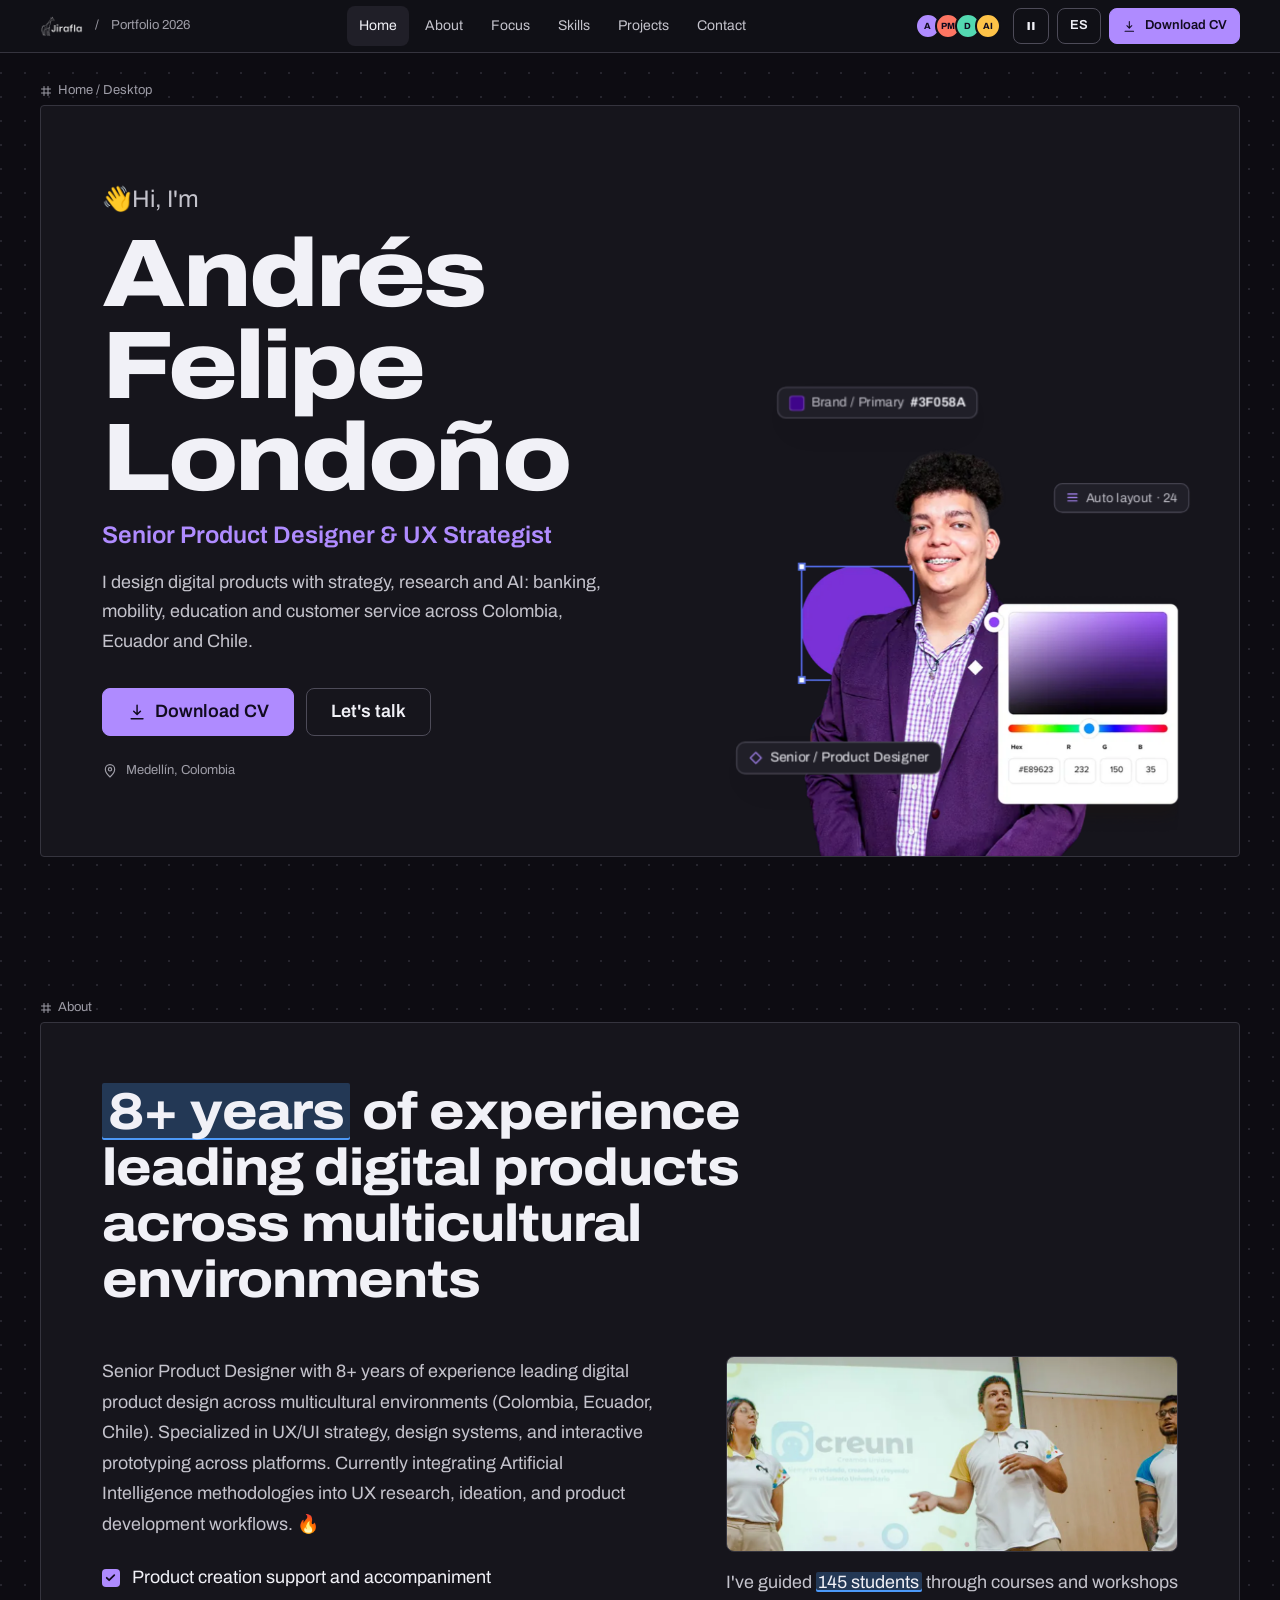
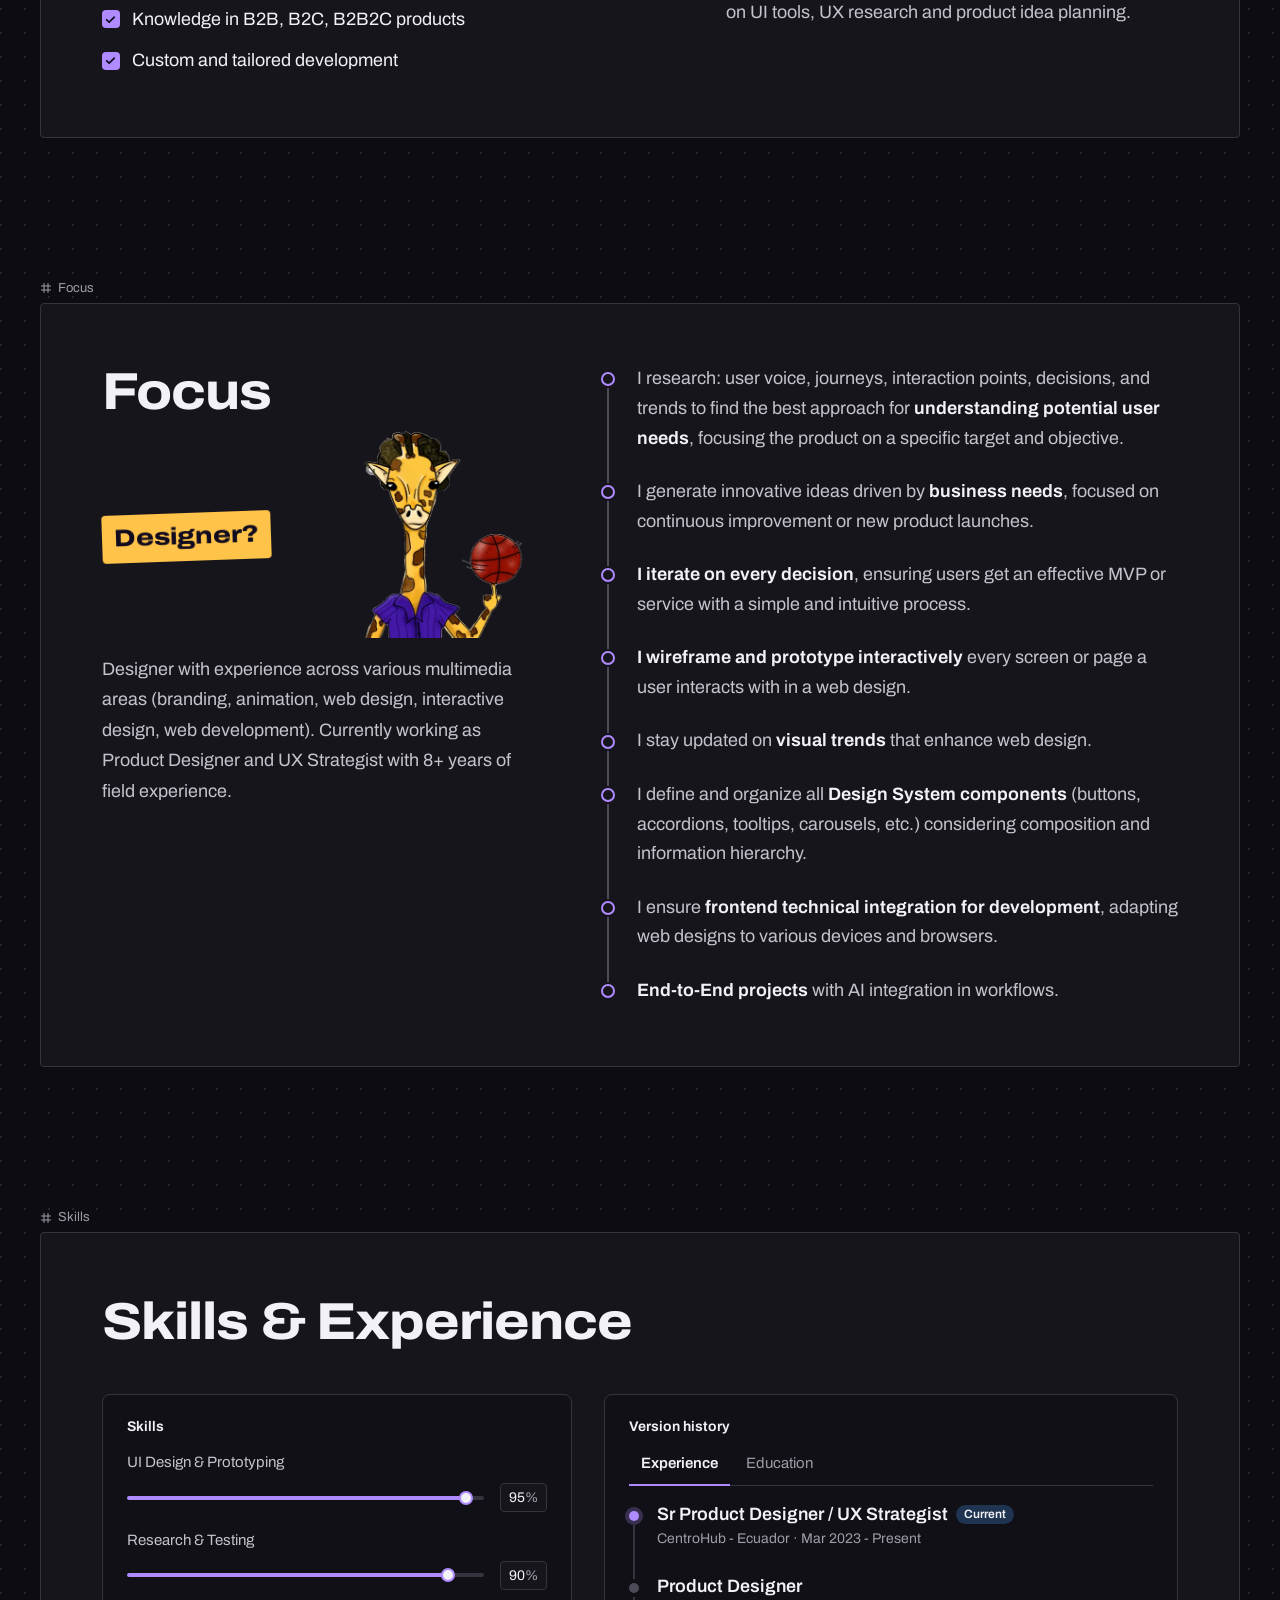
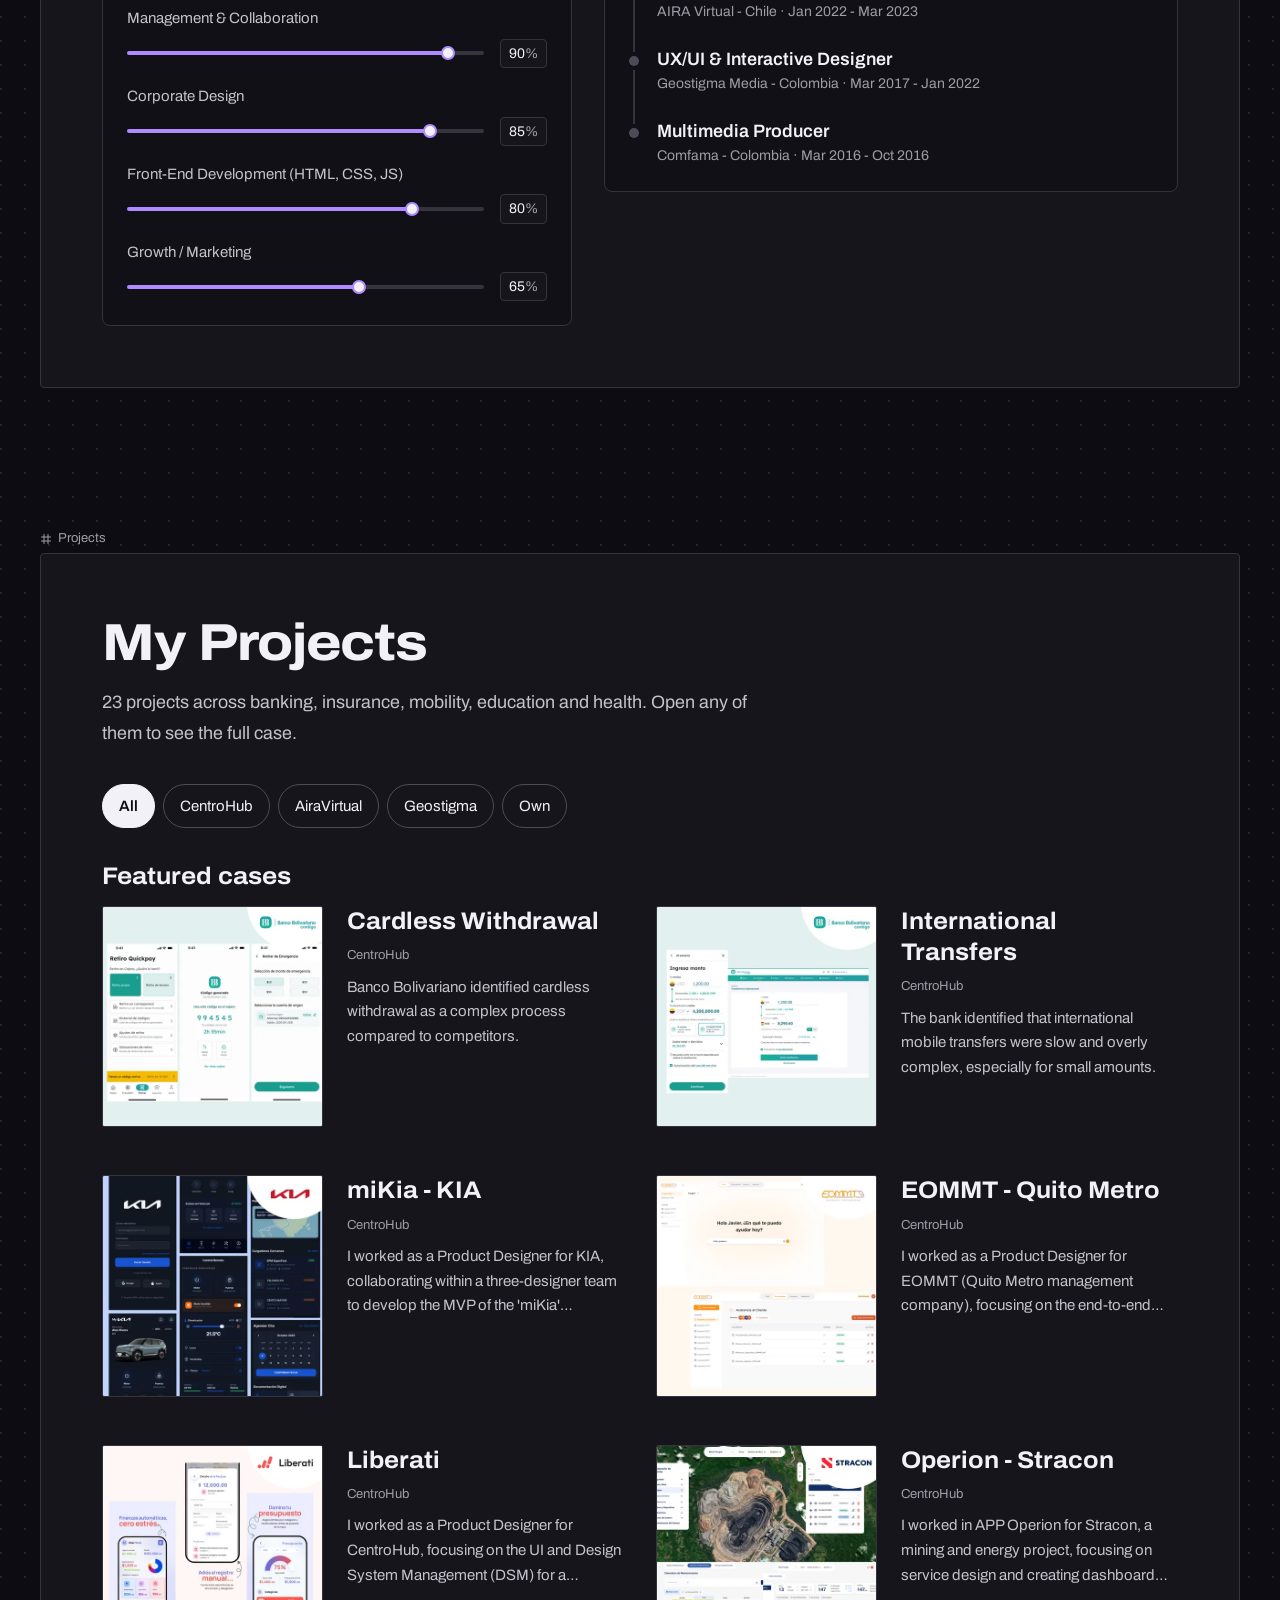
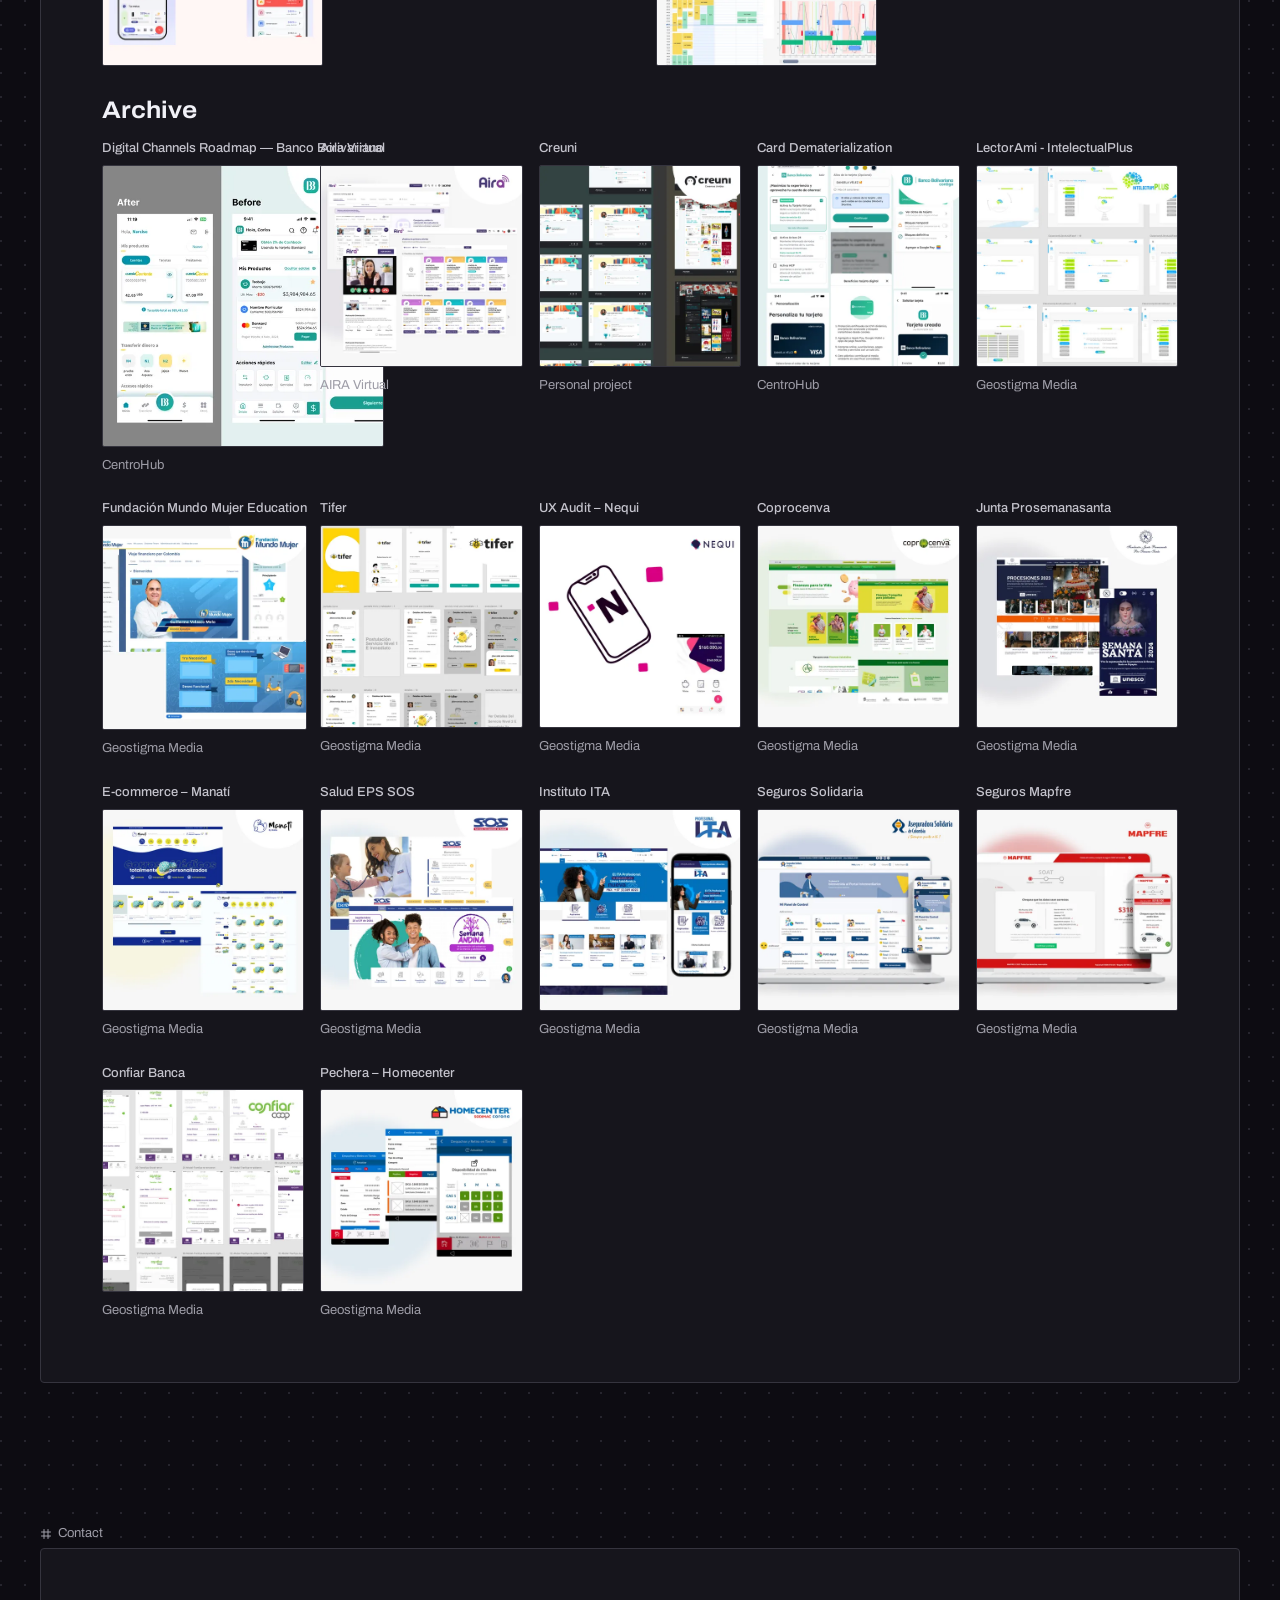
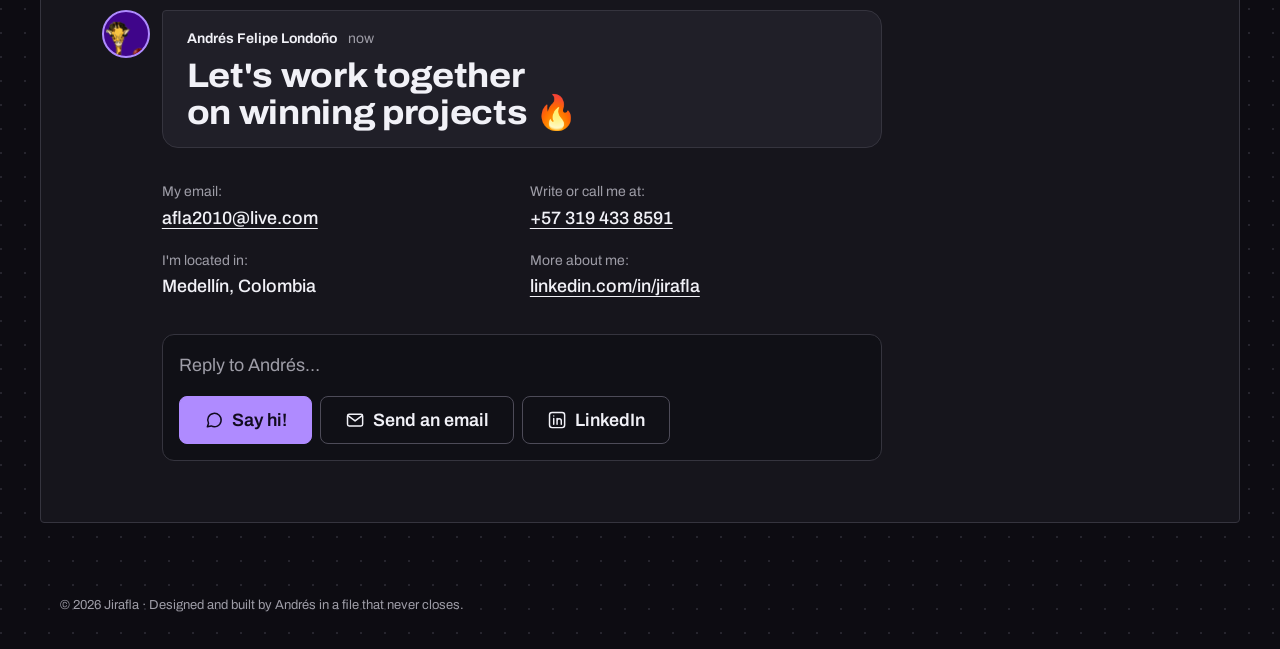
==== index.html @ 1184c99b "Colaboradores en vivo: cursores, selecciones, comentarios y hero 3D - Motor de cursores con nombre (" ====
<!DOCTYPE html>
<html lang="es" class="no-js">
<head>
    <meta charset="utf-8">
    <meta name="viewport" content="width=device-width, initial-scale=1, viewport-fit=cover">
    <title>Jirafla · Andrés Felipe Londoño, Senior Product Designer & UX Strategist</title>
    <meta name="description" content="Senior Product Designer & UX Strategist con más de 8 años liderando productos digitales en Colombia, Ecuador y Chile: banca, movilidad, educación e IA.">
    <meta name="theme-color" content="#0d0c12">
    <meta property="og:type" content="website">
    <meta property="og:title" content="Jirafla · Andrés Felipe Londoño">
    <meta property="og:description" content="Senior Product Designer & UX Strategist. Portfolio con 23 proyectos de banca, movilidad, educación e IA.">
    <meta property="og:url" content="https://jirafla.github.io/">
    <link rel="icon" href="img/favicon.ico">

    <script>
        // JS activo y, si se permite movimiento, el nombre del hero arranca "en edición" (los cursores lo terminan)
        (function (root) {
            root.classList.replace('no-js', 'js');
            var off = false;
            try { off = localStorage.getItem('jirafla-collab') === 'off'; } catch (e) {}
            if (!off && !matchMedia('(prefers-reduced-motion: reduce)').matches) {
                root.classList.add('scene-hero');
                setTimeout(function () { root.classList.remove('scene-hero'); }, 6000);
            }
        })(document.documentElement);
    </script>

    <link rel="preconnect" href="https://fonts.googleapis.com">
    <link rel="preconnect" href="https://fonts.gstatic.com" crossorigin>
    <link rel="stylesheet" href="https://fonts.googleapis.com/css2?family=Archivo:wdth,wght@62..125,100..900&display=swap">
    <link rel="stylesheet" href="assets/css/tokens.css">
    <link rel="stylesheet" href="assets/css/base.css">
    <link rel="stylesheet" href="assets/css/sections.css">
    <link rel="stylesheet" href="assets/css/multiplayer.css">
    <script type="module" src="assets/js/main.js"></script>
</head>

<body>
    <a class="skip-link" href="#contenido" data-i18n="skip-link">Saltar al contenido</a>

    <!-- Barra superior: el "archivo" de Figma -->
    <header class="topbar">
        <a class="topbar__file" href="#inicio">
            <img src="assets/img/logo-188.webp" alt="Jirafla" width="188" height="96">
            <span aria-hidden="true">/</span>
            <span data-i18n="file-name">Portfolio 2026</span>
        </a>
        <nav class="topbar__nav" aria-label="Secciones" data-i18n-attr="aria-label:nav-label">
            <ul>
                <li><a href="#inicio" data-i18n="nav-home">Inicio</a></li>
                <li><a href="#sobre-mi" data-i18n="nav-about">Sobre mí</a></li>
                <li><a href="#enfoque" data-i18n="nav-focus">Enfoque</a></li>
                <li><a href="#skills" data-i18n="nav-skills">Skills</a></li>
                <li><a href="#proyectos" data-i18n="nav-projects">Proyectos</a></li>
                <li><a href="#contacto" data-i18n="nav-contact">Contacto</a></li>
            </ul>
        </nav>
        <div class="topbar__actions">
            <!-- Quién está en el archivo -->
            <div class="presence" aria-hidden="true">
                <span style="--c: var(--cursor-andres)">A</span>
                <span style="--c: var(--cursor-pm)">PM</span>
                <span style="--c: var(--cursor-dev)">D</span>
                <span style="--c: var(--cursor-ia)" data-i18n="mp-ia">IA</span>
            </div>
            <button class="btn btn--small collab-toggle" type="button" id="collab-toggle" aria-pressed="false" aria-label="Pausar colaboradores">
                <svg class="collab-toggle__pause" viewBox="0 0 24 24" fill="currentColor" aria-hidden="true"><rect x="6" y="5" width="4" height="14" rx="1"/><rect x="14" y="5" width="4" height="14" rx="1"/></svg>
                <svg class="collab-toggle__play" viewBox="0 0 24 24" fill="currentColor" aria-hidden="true"><path d="M7 4.5v15l12-7.5Z"/></svg>
            </button>
            <button class="btn btn--small lang-toggle" type="button" id="lang-toggle" aria-label="Switch to English" data-i18n-attr="aria-label:lang-switch-label">
                <span data-i18n="lang-switch">EN</span>
            </button>
            <a class="btn btn--small btn--primary topbar__cv" href="CV-Andres-Londono.pdf" target="_blank" rel="noopener">
                <svg viewBox="0 0 24 24" fill="none" stroke="currentColor" stroke-width="1.75" stroke-linecap="round" stroke-linejoin="round" aria-hidden="true"><path d="M12 4v11m0 0-4-4m4 4 4-4M5 20h14"/></svg>
                <span data-i18n="hero-btn">Descargar CV</span>
            </a>
        </div>
    </header>

    <main class="canvas" id="contenido">

        <!-- Hero -->
        <section class="frame frame--hero" id="inicio" aria-labelledby="hero-title">
            <p class="frame__label" aria-hidden="true">
                <svg viewBox="0 0 24 24" fill="none" stroke="currentColor" stroke-width="2" stroke-linecap="round"><path d="M8 3v18M16 3v18M3 8h18M3 16h18"/></svg>
                <span><span data-i18n="nav-home">Inicio</span> / <span class="bp-mobile">Mobile</span><span class="bp-desktop">Desktop</span></span>
            </p>
            <div class="frame__body hero">
                <div class="hero__text">
                    <p class="hero__greeting" data-i18n="hero-greeting">👋Hola, soy</p>
                    <h1 class="hero__name" id="hero-title"><span>Andrés</span> <span>Felipe</span> <span>Londoño</span></h1>
                    <p class="hero__role" data-i18n="hero-role">Senior Product Designer &amp; UX Strategist</p>
                    <p class="hero__intro" data-i18n="hero-intro">Diseño productos digitales con estrategia, research e IA: banca, movilidad, educación y servicio al cliente en Colombia, Ecuador y Chile.</p>
                    <div class="hero__actions">
                        <a class="btn btn--primary" href="CV-Andres-Londono.pdf" target="_blank" rel="noopener">
                            <svg viewBox="0 0 24 24" fill="none" stroke="currentColor" stroke-width="1.75" stroke-linecap="round" stroke-linejoin="round" aria-hidden="true"><path d="M12 4v11m0 0-4-4m4 4 4-4M5 20h14"/></svg>
                            <span data-i18n="hero-btn">Descargar CV</span>
                        </a>
                        <a class="btn" href="#contacto" data-i18n="hero-cta2">Hablemos</a>
                    </div>
                    <p class="hero__meta">
                        <svg viewBox="0 0 24 24" fill="none" stroke="currentColor" stroke-width="1.75" stroke-linecap="round" stroke-linejoin="round" aria-hidden="true"><path d="M12 21s-7-6.2-7-11.5A7 7 0 0 1 19 9.5C19 14.8 12 21 12 21Z"/><circle cx="12" cy="9.5" r="2.5"/></svg>
                        <span data-i18n="contact-location">Medellín, Colombia</span>
                    </p>
                </div>
                <figure class="hero__portrait hero__stage">
                    <div class="hero__stage-inner">
                        <img src="assets/img/retrato-560.webp"
                             srcset="assets/img/retrato-560.webp 560w, assets/img/retrato-1100.webp 1100w"
                             sizes="(min-width: 1024px) 460px, 86vw"
                             width="1100" height="1391"
                             alt="Andrés Felipe Londoño sonriendo, con saco morado, junto a un selector de color"
                             data-i18n-attr="alt:hero-portrait-alt"
                             fetchpriority="high">
                        <!-- Capas flotantes del archivo (decorativas) -->
                        <div class="layer-chip layer-chip--swatch" aria-hidden="true">
                            <span class="layer-chip__swatch"></span>
                            <span>Brand / Primary</span>
                            <b>#3F058A</b>
                        </div>
                        <div class="layer-chip layer-chip--component" aria-hidden="true">
                            <svg viewBox="0 0 24 24" fill="none" stroke="currentColor" stroke-width="2" stroke-linejoin="round"><path d="M12 3 21 12l-9 9-9-9Z"/></svg>
                            <span>Senior / Product Designer</span>
                        </div>
                        <div class="layer-chip layer-chip--layout" aria-hidden="true">
                            <svg viewBox="0 0 24 24" fill="none" stroke="currentColor" stroke-width="2" stroke-linecap="round"><path d="M4 6h16M4 12h16M4 18h16"/></svg>
                            <span>Auto layout · 24</span>
                        </div>
                    </div>
                </figure>
            </div>
        </section>

        <!-- Sobre mí -->
        <section class="frame" id="sobre-mi" aria-labelledby="about-title">
            <p class="frame__label" aria-hidden="true">
                <svg viewBox="0 0 24 24" fill="none" stroke="currentColor" stroke-width="2" stroke-linecap="round"><path d="M8 3v18M16 3v18M3 8h18M3 16h18"/></svg>
                <span data-i18n="nav-about">Sobre mí</span>
            </p>
            <div class="frame__body about">
                <h2 class="section-title about__title" id="about-title" data-i18n-html="about-title-html"><mark>8+ años</mark> de experiencia liderando productos digitales en entornos multiculturales</h2>
                <div class="about__text">
                    <p class="prose" data-i18n="about-p1">Senior Product Designer con más de 8 años de experiencia liderando el diseño de productos digitales en entornos multiculturales (Colombia, Ecuador, Chile). Especializado en UX/UI strategy, design systems y prototipado interactivo multiplataforma. Actualmente integrando metodologías de Inteligencia Artificial en flujos de investigación UX, ideación y desarrollo de productos. 🔥</p>
                    <ul class="checklist">
                        <li data-i18n="about-check1">Acompañamiento en creación de productos</li>
                        <li data-i18n="about-check2">Conocimiento en productos B2B, B2C, B2B2C</li>
                        <li data-i18n="about-check3">Desarrollo acorde a necesidad o a medida</li>
                    </ul>
                </div>
                <figure class="about__teach">
                    <img src="assets/img/taller-480.webp"
                         srcset="assets/img/taller-480.webp 480w, assets/img/taller-930.webp 930w"
                         sizes="(min-width: 1024px) 560px, 92vw"
                         width="930" height="400" loading="lazy"
                         alt="Andrés presentando Creuni frente a un auditorio"
                         data-i18n-attr="alt:about-photo-alt">
                    <figcaption data-i18n-html="about-teach-html">He acompañado a <mark>145 estudiantes</mark> en cursos y talleres de herramientas UI, investigación (research) y planeación de ideas de producto.</figcaption>
                </figure>
            </div>
        </section>

        <!-- Enfoque -->
        <section class="frame" id="enfoque" aria-labelledby="focus-title">
            <p class="frame__label" aria-hidden="true">
                <svg viewBox="0 0 24 24" fill="none" stroke="currentColor" stroke-width="2" stroke-linecap="round"><path d="M8 3v18M16 3v18M3 8h18M3 16h18"/></svg>
                <span data-i18n="nav-focus">Enfoque</span>
            </p>
            <div class="frame__body focus">
                <div class="focus__intro">
                    <h2 class="section-title" id="focus-title" data-i18n="focus-heading">Enfoque</h2>
                    <p class="focus__question" data-i18n="focus-subtitle">¿Diseñador?</p>
                    <p class="prose" data-i18n="focus-p">Diseñador con experiencia en distintas áreas multimediales (branding, animación, diseño web, diseño de interactivos, maquetación web). Actualmente desempeñando roles de Product Designer y UX Strategist con más de 8 años de experiencia en el campo.</p>
                    <img class="focus__giraffe" src="assets/img/jirafa-360.webp"
                         srcset="assets/img/jirafa-360.webp 360w, assets/img/jirafa-550.webp 550w"
                         sizes="(min-width: 1024px) 260px, 200px"
                         width="550" height="885" loading="lazy"
                         alt="Jirafla: ilustración de una jirafa con camisa morada que gira un balón en un dedo"
                         data-i18n-attr="alt:focus-giraffe-alt">
                </div>
                <ol class="flow">
                    <li data-i18n-html="focus-li1">Investigo: voz de usuario, journeys, puntos de interacción, decisiones, tendencias encontrando la mejor opción para el <b>levantamiento de las necesidades de los posibles usuarios</b>, enfocando el producto a un target y objetivo específico.</li>
                    <li data-i18n-html="focus-li2">Genero ideas innovadoras a través de la <b>necesidad de negocio</b>, enfocadas a mejora continua o lanzamiento de nuevos productos.</li>
                    <li data-i18n-html="focus-li3"><b>Itero en cada decisión tomada</b>, garantizando que el usuario obtenga un producto mínimo viable o servicio efectivo, y que su proceso dentro de este sea simple e intuitivo.</li>
                    <li data-i18n-html="focus-li4"><b>Esquematizo en wireframes y mockups interactivos</b> cada una de las pantallas o páginas en un diseño web con las que interactúa un usuario.</li>
                    <li data-i18n-html="focus-li5">Estoy al tanto de <b>tendencias visuales</b> que potencialicen el diseño web.</li>
                    <li data-i18n-html="focus-li6">Defino y organizo todos los <b>componentes que pueden hacer parte del Design System</b> (botones, acordeones, tooltips, carruseles, etc.) teniendo en cuenta la composición y jerarquías de información.</li>
                    <li data-i18n-html="focus-li7">Garantizo la <b>integración y funcionalidad técnica frontend</b> para el desarrollo, adaptando el diseño de una web a diversos dispositivos y navegadores.</li>
                    <li data-i18n-html="focus-li8">Proyectos <b>End to End</b> con integración de IA en flujos de trabajo.</li>
                </ol>
            </div>
        </section>

        <!-- Skills y experiencia -->
        <section class="frame" id="skills" aria-labelledby="skills-title">
            <p class="frame__label" aria-hidden="true">
                <svg viewBox="0 0 24 24" fill="none" stroke="currentColor" stroke-width="2" stroke-linecap="round"><path d="M8 3v18M16 3v18M3 8h18M3 16h18"/></svg>
                <span data-i18n="nav-skills">Skills</span>
            </p>
            <div class="frame__body skills">
                <h2 class="section-title skills__title" id="skills-title" data-i18n="skills-heading">Skills &amp; Experiencia</h2>

                <div class="panel props">
                    <h3 class="panel__title" data-i18n="skills-subheading">Skills</h3>
                    <ul class="props__list">
                        <li class="prop" style="--v: 95%"><span class="prop__label" data-i18n="skill-1">Diseño de interfaz y prototipado</span><span class="prop__track" aria-hidden="true"></span><span class="prop__value">95<span class="prop__unit">%</span></span></li>
                        <li class="prop" style="--v: 90%"><span class="prop__label" data-i18n="skill-2">Investigación y testeo</span><span class="prop__track" aria-hidden="true"></span><span class="prop__value">90<span class="prop__unit">%</span></span></li>
                        <li class="prop" style="--v: 90%"><span class="prop__label" data-i18n="skill-4">Gestión y colaboración</span><span class="prop__track" aria-hidden="true"></span><span class="prop__value">90<span class="prop__unit">%</span></span></li>
                        <li class="prop" style="--v: 85%"><span class="prop__label" data-i18n="skill-6">Diseño corporativo</span><span class="prop__track" aria-hidden="true"></span><span class="prop__value">85<span class="prop__unit">%</span></span></li>
                        <li class="prop" style="--v: 80%"><span class="prop__label" data-i18n="skill-3">Desarrollo Front (HTML, CSS, JS)</span><span class="prop__track" aria-hidden="true"></span><span class="prop__value">80<span class="prop__unit">%</span></span></li>
                        <li class="prop" style="--v: 65%"><span class="prop__label" data-i18n="skill-5">Growth / Marketing</span><span class="prop__track" aria-hidden="true"></span><span class="prop__value">65<span class="prop__unit">%</span></span></li>
                    </ul>
                </div>

                <div class="panel history">
                    <h3 class="panel__title" data-i18n="history-title">Historial de versiones</h3>
                    <div class="tabs" role="tablist" aria-label="Historial" data-i18n-attr="aria-label:history-title">
                        <button class="tab" type="button" role="tab" id="tab-exp" aria-controls="panel-exp" aria-selected="true" data-i18n="tab-experience">Experiencia</button>
                        <button class="tab" type="button" role="tab" id="tab-edu" aria-controls="panel-edu" aria-selected="false" tabindex="-1" data-i18n="tab-education">Educación</button>
                    </div>
                    <div class="tabpanel" id="panel-exp" role="tabpanel" aria-labelledby="tab-exp">
                        <h4 class="tabpanel__fallback" data-i18n="tab-experience">Experiencia</h4>
                        <ol class="versions">
                            <li class="version version--current">
                                <p class="version__title"><span data-i18n="exp-1-title">Sr Product Designer / UX Strategist</span> <span class="badge" data-i18n="history-current">Actual</span></p>
                                <p class="version__meta"><span data-i18n="exp-1-company">CentroHub - Ecuador</span> · <time data-i18n="exp-1-date">Mar 2023 - Presente</time></p>
                            </li>
                            <li class="version">
                                <p class="version__title" data-i18n="exp-2-title">Product Designer</p>
                                <p class="version__meta"><span data-i18n="exp-2-company">AIRA Virtual - Chile</span> · <time data-i18n="exp-2-date">Ene 2022 - Mar 2023</time></p>
                            </li>
                            <li class="version">
                                <p class="version__title" data-i18n="exp-3-title">Diseñador UX/UI &amp; Interactivo</p>
                                <p class="version__meta"><span data-i18n="exp-3-company">Geostigma Media - Colombia</span> · <time data-i18n="exp-3-date">Mar 2017 - Ene 2022</time></p>
                            </li>
                            <li class="version">
                                <p class="version__title" data-i18n="exp-4-title">Productor Multimedia</p>
                                <p class="version__meta"><span data-i18n="exp-4-company">Comfama - Colombia</span> · <time data-i18n="exp-4-date">Mar 2016 - Oct 2016</time></p>
                            </li>
                        </ol>
                    </div>
                    <div class="tabpanel" id="panel-edu" role="tabpanel" aria-labelledby="tab-edu">
                        <h4 class="tabpanel__fallback" data-i18n="tab-education">Educación</h4>
                        <ol class="versions">
                            <li class="version">
                                <p class="version__title" data-i18n="edu-1-title">Product Management, Visión y Estrategia</p>
                                <p class="version__meta"><span data-i18n="edu-1-institution">Universidad de Palermo</span> · <time data-i18n="edu-1-date">Mar 2026</time></p>
                            </li>
                            <li class="version">
                                <p class="version__title" data-i18n="edu-2-title">Introducción a Product Management</p>
                                <p class="version__meta"><span data-i18n="edu-2-institution">IBM · Online</span> · <time data-i18n="edu-2-date">Ene 2025</time></p>
                            </li>
                            <li class="version">
                                <p class="version__title" data-i18n="edu-3-title">Diseño UX/UI</p>
                                <p class="version__meta"><span data-i18n="edu-3-institution">Coderhouse</span> · <time data-i18n="edu-3-date">Dic 2022</time></p>
                            </li>
                            <li class="version">
                                <p class="version__title" data-i18n="edu-4-title">Diseño Gráfico</p>
                                <p class="version__meta"><span data-i18n="edu-4-institution">Universidad del Cauca</span> · <time data-i18n="edu-4-date">2017 - 2023</time></p>
                            </li>
                            <li class="version">
                                <p class="version__title" data-i18n="edu-5-title">Técnico en Producción Multimedia</p>
                                <p class="version__meta"><span data-i18n="edu-5-institution">SENA</span> · <time data-i18n="edu-5-date">2014 - 2016</time></p>
                            </li>
                        </ol>
                    </div>
                </div>
            </div>
        </section>

        <!-- Proyectos -->
        <section class="frame" id="proyectos" aria-labelledby="projects-title">
            <p class="frame__label" aria-hidden="true">
                <svg viewBox="0 0 24 24" fill="none" stroke="currentColor" stroke-width="2" stroke-linecap="round"><path d="M8 3v18M16 3v18M3 8h18M3 16h18"/></svg>
                <span data-i18n="nav-projects">Proyectos</span>
            </p>
            <div class="frame__body projects">
                <div class="projects__head">
                    <h2 class="section-title" id="projects-title" data-i18n="projects-heading">Mis Proyectos</h2>
                    <p class="prose" data-i18n="projects-intro">23 proyectos de banca, seguros, movilidad, educación y salud. Abre cualquiera para ver el caso completo.</p>
                </div>
                <div class="filters" role="group" aria-label="Filtrar por empresa" data-i18n-attr="aria-label:filter-label">
                    <button class="chip" type="button" data-filter="all" aria-pressed="true" data-i18n="filter-all">Todos</button>
                    <button class="chip" type="button" data-filter="centrohub" aria-pressed="false" data-i18n="filter-centro">CentroHub</button>
                    <button class="chip" type="button" data-filter="aira" aria-pressed="false" data-i18n="filter-aira">AiraVirtual</button>
                    <button class="chip" type="button" data-filter="geostigma" aria-pressed="false" data-i18n="filter-geo">Geostigma</button>
                    <button class="chip" type="button" data-filter="propio" aria-pressed="false" data-i18n="filter-own">Propio</button>
                </div>
                <p class="visually-hidden" id="filter-status" role="status" aria-live="polite"></p>

                <div class="project-group" data-group="featured">
                    <h3 class="project-group__title" data-i18n="projects-featured">Casos destacados</h3>
                    <div class="featured-grid">
                        <article class="project project--featured" id="p-retiro" data-company="centrohub">
                            <h4 class="project__title"><button class="project__open" type="button" aria-haspopup="dialog" data-i18n="project-retiro-title">Retiro sin Tarjeta</button></h4>
                            <img class="project__media" src="assets/img/proyecto-23-480.webp" srcset="assets/img/proyecto-23-480.webp 480w, assets/img/proyecto-23-1000.webp 1000w" sizes="(min-width: 1024px) 280px, (min-width: 640px) 40vw, 92vw" width="1000" height="1000" loading="lazy" alt="">
                            <p class="project__company"><span>CentroHub</span></p>
                            <p class="project__summary" data-i18n-first="project-retiro-desc">Banco Bolivariano identificó el retiro sin tarjeta como un proceso complejo frente a la competencia.</p>
                            <div class="project__details">
                                <p data-i18n="project-retiro-desc">Banco Bolivariano identificó el retiro sin tarjeta como un proceso complejo frente a la competencia. Se realizó una investigación nacional e internacional para encontrar métodos de retiro ágiles y seguros. A partir de los hallazgos se rediseñó el flujo existente y se diseñó una funcionalidad inédita en la región: el retiro de emergencia, donde el usuario genera un código y un monto desde la app con anticipación, sin necesidad de celular ni tarjeta en el cajero. Esta solución nació de una de las principales preocupaciones de usuarios y del banco: la inseguridad al momento de realizar retiros en altas horas de la noche.</p>
                            </div>
                        </article>
                        <article class="project project--featured" id="p-transferencias" data-company="centrohub">
                            <h4 class="project__title"><button class="project__open" type="button" aria-haspopup="dialog" data-i18n="project-transferencias-title">Transferencias Internacionales</button></h4>
                            <img class="project__media" src="assets/img/proyecto-25-480.webp" srcset="assets/img/proyecto-25-480.webp 480w, assets/img/proyecto-25-1000.webp 1000w" sizes="(min-width: 1024px) 280px, (min-width: 640px) 40vw, 92vw" width="1000" height="1000" loading="lazy" alt="">
                            <p class="project__company"><span>CentroHub</span></p>
                            <p class="project__summary" data-i18n-first="project-transferencias-desc">El banco identificó que las transferencias internacionales desde móvil eran lentas y complejas, especialmente en montos bajos.</p>
                            <div class="project__details">
                                <p data-i18n="project-transferencias-desc">El banco identificó que las transferencias internacionales desde móvil eran lentas y complejas, especialmente en montos bajos. A través de una alianza con VISA, se implementó VISA Direct como solución. Lideré la integración entre el flujo existente del banco y los requerimientos de VISA, dando como resultado un rediseño completo del proceso. Los usuarios ahora pueden enviar transferencias internacionales de bajo monto desde el celular, sin costos elevados y con llegada en menos de 5 minutos a diferentes países. Se mejoró además el copy y writing para dejar claro cuándo el dinero viaja por Swift o VISA Direct, posicionando VISA Direct como la opción más conveniente para montos bajos.</p>
                            </div>
                        </article>
                        <article class="project project--featured" id="p-mikia" data-company="centrohub">
                            <h4 class="project__title"><button class="project__open" type="button" aria-haspopup="dialog" data-i18n="project-mikia-title">miKia - KIA</button></h4>
                            <img class="project__media" src="assets/img/proyecto-21-480.webp" srcset="assets/img/proyecto-21-480.webp 480w, assets/img/proyecto-21-1000.webp 1000w" sizes="(min-width: 1024px) 280px, (min-width: 640px) 40vw, 92vw" width="1000" height="1000" loading="lazy" alt="">
                            <p class="project__company"><span>CentroHub</span></p>
                            <p class="project__summary" data-i18n-first="project-mikia-desc">Trabajé como Product Designer para KIA, colaborando dentro de un equipo de tres diseñadores para desarrollar el MVP de la aplicación &#x27;miKia&#x27;, orientada a resolver los desafíos de los propietarios de vehículos eléctricos, híbridos y de combustión en Colombia y Ecuador.</p>
                            <div class="project__details">
                                <p data-i18n="project-mikia-desc">Trabajé como Product Designer para KIA, colaborando dentro de un equipo de tres diseñadores para desarrollar el MVP de la aplicación &#x27;miKia&#x27;, orientada a resolver los desafíos de los propietarios de vehículos eléctricos, híbridos y de combustión en Colombia y Ecuador. Lideré esfuerzos extensivos de UX Research y Service Design, trabajando de cerca con el equipo técnico de KIA para traducir telemetría vehicular compleja en funcionalidades centradas en el usuario. Para acelerar nuestra fase de descubrimiento, aprovechamos herramientas de IA para sintetizar investigación cualitativa de usuarios y mapear blueprints de servicio predictivos. Finalmente, entregamos una solución omnicanal fluida que optimizó el enrutamiento hacia estaciones de carga y mejoró significativamente la experiencia física y digital en los puntos de carga propios de KIA.</p>
                            </div>
                        </article>
                        <article class="project project--featured" id="p-eommt" data-company="centrohub">
                            <h4 class="project__title"><button class="project__open" type="button" aria-haspopup="dialog" data-i18n="project-eommt-title">EOMMT - Metro de Quito</button></h4>
                            <img class="project__media" src="assets/img/proyecto-20-480.webp" srcset="assets/img/proyecto-20-480.webp 480w, assets/img/proyecto-20-1000.webp 1000w" sizes="(min-width: 1024px) 280px, (min-width: 640px) 40vw, 92vw" width="1000" height="1000" loading="lazy" alt="">
                            <p class="project__company"><span>CentroHub</span></p>
                            <p class="project__summary" data-i18n-first="project-eommt-desc">Trabajé como Product Designer para EOMMT (empresa operadora del Metro de Quito), enfocado en el diseño integral (end-to-end) de una aplicación de atención al cliente impulsada por IA.</p>
                            <div class="project__details">
                                <p data-i18n="project-eommt-desc">Trabajé como Product Designer para EOMMT (empresa operadora del Metro de Quito), enfocado en el diseño integral (end-to-end) de una aplicación de atención al cliente impulsada por IA. Para garantizar una Interfaz Conversacional (CUI) altamente precisa, facilité talleres colaborativos con stakeholders para extraer y estructurar la base de conocimiento necesaria para el entrenamiento de la IA. Implementé metodologías de Human-in-the-Loop (HITL) y diseño centrado en IA para conectar las necesidades del usuario con las capacidades de machine learning. Adicionalmente, diseñé un robusto dashboard administrativo con un sistema de gestión de documentación de aprendizaje de IA, reportes avanzados y trazabilidad de auditoría, garantizando el refinamiento continuo del modelo, transparencia de datos y control operativo fluido.</p>
                            </div>
                        </article>
                        <article class="project project--featured" id="p-liberati" data-company="centrohub">
                            <h4 class="project__title"><button class="project__open" type="button" aria-haspopup="dialog" data-i18n="project-liberati-title">Liberati</button></h4>
                            <img class="project__media" src="assets/img/proyecto-19-480.webp" srcset="assets/img/proyecto-19-480.webp 480w, assets/img/proyecto-19-1000.webp 1000w" sizes="(min-width: 1024px) 280px, (min-width: 640px) 40vw, 92vw" width="1000" height="1000" loading="lazy" alt="">
                            <p class="project__company"><span>CentroHub</span></p>
                            <p class="project__summary" data-i18n-first="project-liberati-desc">Trabajé como Product Designer para CentroHub, enfocado en la UI y la gestión del Design System (DSM) de una aplicación de finanzas personales diseñada para usuarios ecuatorianos.</p>
                            <div class="project__details">
                                <p data-i18n="project-liberati-desc">Trabajé como Product Designer para CentroHub, enfocado en la UI y la gestión del Design System (DSM) de una aplicación de finanzas personales diseñada para usuarios ecuatorianos. Implementé metodologías basadas en IA, específicamente Lean UX con IA, aprovechando la inteligencia artificial para analizar miles de datos de usuario y establecer el levantamiento de necesidades base, el cual fue posteriormente revisado y priorizado por el equipo. El proyecto se ejecutó en tiempo récord, logrando el desarrollo completo e integración con el SRI en menos de cuatro semanas, con un enfoque estricto en las necesidades del usuario.</p>
                            </div>
                        </article>
                        <article class="project project--featured" id="p-operion" data-company="centrohub">
                            <h4 class="project__title"><button class="project__open" type="button" aria-haspopup="dialog" data-i18n="project-operion-title">Operion - Stracon</button></h4>
                            <img class="project__media" src="assets/img/proyecto-18-480.webp" srcset="assets/img/proyecto-18-480.webp 480w, assets/img/proyecto-18-1000.webp 1000w" sizes="(min-width: 1024px) 280px, (min-width: 640px) 40vw, 92vw" width="1000" height="1000" loading="lazy" alt="">
                            <p class="project__company"><span>CentroHub</span></p>
                            <p class="project__summary" data-i18n-first="project-operion-desc">Trabajé en la app Operion para Stracon, un proyecto minero y energético, enfocado en el diseño de servicio y la creación de interfaces de dashboard para el seguimiento de maquinaria y la administración de sitios.</p>
                            <div class="project__details">
                                <p data-i18n="project-operion-desc">Trabajé en la app Operion para Stracon, un proyecto minero y energético, enfocado en el diseño de servicio y la creación de interfaces de dashboard para el seguimiento de maquinaria y la administración de sitios. Realicé evaluaciones exhaustivas de necesidades con el cliente para alinear los objetivos del proyecto y definir los requerimientos operativos. También fui responsable de generar funcionalidades de UI complejas, incluyendo mapas en vivo, telemetría, gestión de activos y alertas en tiempo real para asegurar una gestión de operaciones fluida.</p>
                            </div>
                        </article>
                    </div>
                </div>

                <div class="project-group" data-group="archive">
                    <h3 class="project-group__title" data-i18n="projects-archive">Archivo</h3>
                    <div class="archive-grid">
                        <article class="project" id="p-bolivariano" data-company="centrohub">
                            <h4 class="project__title"><button class="project__open" type="button" aria-haspopup="dialog" data-i18n="project-bolivariano-title">Roadmap Canales Digitales — Banco Bolivariano</button></h4>
                            <img class="project__media" src="assets/img/proyecto-22-480.webp" srcset="assets/img/proyecto-22-480.webp 480w, assets/img/proyecto-22-1000.webp 1000w" sizes="(min-width: 1024px) 280px, (min-width: 640px) 30vw, 44vw" width="1000" height="1000" loading="lazy" alt="">
                            <p class="project__company"><span>CentroHub</span></p>
                            <div class="project__details">
                                <p data-i18n="project-bolivariano-desc">Sprint 0 realizado junto al Banco Bolivariano como Consultor UX, identificando oportunidades de mejora a partir de auditoría heurística y retroalimentación de usuarios. Se detectaron puntos clave de optimización en el inicio, login y transferencias nacionales. El resultado fue un roadmap de producto y una estructura UI base entregada al equipo de diseño interno del banco.</p>
                            </div>
                        </article>
                        <article class="project" id="p-aira" data-company="aira">
                            <h4 class="project__title"><button class="project__open" type="button" aria-haspopup="dialog" data-i18n="project-aira-title">Aira Virtual</button></h4>
                            <img class="project__media" src="assets/img/proyecto-10-480.webp" srcset="assets/img/proyecto-10-480.webp 480w, assets/img/proyecto-10-1000.webp 1000w" sizes="(min-width: 1024px) 280px, (min-width: 640px) 30vw, 44vw" width="1000" height="1000" loading="lazy" alt="">
                            <p class="project__company"><span>AIRA Virtual</span></p>
                            <div class="project__details">
                                <p data-i18n="project-aira-desc">Trabajé como Product Designer, enfocado en la actualización del Design System, generación de nuevo contenido e implementación de funcionalidades y mejoras continuas. Lideré el equipo de diseño, realizando investigaciones exhaustivas y negociaciones con stakeholders para alinear los objetivos del proyecto. Responsable del control de calidad (QA) de las funcionalidades implementadas.</p>
                                <a href="https://aira.airavirtual.com" target="_blank" rel="noopener" data-i18n="project-visit">Visitar sitio</a>
                            </div>
                        </article>
                        <article class="project" id="p-creuni" data-company="propio">
                            <h4 class="project__title"><button class="project__open" type="button" aria-haspopup="dialog" data-i18n="project-creuni-title">Creuni</button></h4>
                            <img class="project__media" src="assets/img/proyecto-15-480.webp" srcset="assets/img/proyecto-15-480.webp 480w, assets/img/proyecto-15-1000.webp 1000w" sizes="(min-width: 1024px) 280px, (min-width: 640px) 30vw, 44vw" width="1000" height="1000" loading="lazy" alt="">
                            <p class="project__company"><span data-i18n="company-own">Proyecto propio</span></p>
                            <div class="project__details">
                                <p data-i18n="project-creuni-desc">Proyecto personal para ayudar a estudiantes universitarios a crear perfiles profesionales y obtener experiencia laboral mientras estudian. El proyecto está en fase de prototipado, buscando facilitar la transición al mundo laboral a través de oportunidades reales que les permitan adquirir habilidades prácticas.</p>
                                <a href="https://www.creuni.com" target="_blank" rel="noopener" data-i18n="project-visit">Visitar sitio</a>
                            </div>
                        </article>
                        <article class="project" id="p-desmaterializacion" data-company="centrohub">
                            <h4 class="project__title"><button class="project__open" type="button" aria-haspopup="dialog" data-i18n="project-desmaterializacion-title">Desmaterialización de Tarjetas</button></h4>
                            <img class="project__media" src="assets/img/proyecto-24-480.webp" srcset="assets/img/proyecto-24-480.webp 480w, assets/img/proyecto-24-1000.webp 1000w" sizes="(min-width: 1024px) 280px, (min-width: 640px) 30vw, 44vw" width="1000" height="1000" loading="lazy" alt="">
                            <p class="project__company"><span>CentroHub</span></p>
                            <div class="project__details">
                                <p data-i18n="project-desmaterializacion-desc">Con el objetivo de reducir el uso de plástico en tarjetas débito, se rediseñó el proceso de onboarding para que los usuarios puedan solicitar y activar su tarjeta de forma completamente virtual. La solución mejora la seguridad del cliente, permite el uso inmediato de la tarjeta y ofrece control total desde la app. Adicionalmente, se diseñó una funcionalidad de personalización de tarjeta a gusto del usuario — actualmente pendiente de implementación en canales digitales.</p>
                            </div>
                        </article>
                        <article class="project" id="p-lectorami" data-company="geostigma">
                            <h4 class="project__title"><button class="project__open" type="button" aria-haspopup="dialog" data-i18n="project-lectorami-title">LectorAmi - IntelectualPlus</button></h4>
                            <img class="project__media" src="assets/img/proyecto-14-480.webp" srcset="assets/img/proyecto-14-480.webp 480w, assets/img/proyecto-14-1000.webp 1000w" sizes="(min-width: 1024px) 280px, (min-width: 640px) 30vw, 44vw" width="1000" height="1000" loading="lazy" alt="">
                            <p class="project__company"><span>Geostigma Media</span></p>
                            <div class="project__details">
                                <p data-i18n="project-lectorami-desc">Creación de plataforma educativa con enfoque en gamificación y juegos interactivos. Incluye el diseño completo de la plataforma y el desarrollo de un Design System para garantizar una experiencia de usuario coherente. Contenido de libros educativos integrado para aprendizaje de lectura y lectura rápida.</p>
                                <a href="https://www.lectorami.com" target="_blank" rel="noopener" data-i18n="project-visit">Visitar sitio</a>
                            </div>
                        </article>
                        <article class="project" id="p-mundomujer" data-company="geostigma">
                            <h4 class="project__title"><button class="project__open" type="button" aria-haspopup="dialog" data-i18n="project-mundomujer-title">Educación Fundación Mundo Mujer</button></h4>
                            <img class="project__media" src="assets/img/proyecto-13-480.webp" srcset="assets/img/proyecto-13-480.webp 480w, assets/img/proyecto-13-1000.webp 1000w" sizes="(min-width: 1024px) 280px, (min-width: 640px) 30vw, 44vw" width="1000" height="1000" loading="lazy" alt="">
                            <p class="project__company"><span>Geostigma Media</span></p>
                            <div class="project__details">
                                <p data-i18n="project-mundomujer-desc">Generación e ideación de cursos, talleres y actividades en Moodle con enfoque en educación financiera para menores de edad. Incluye videos interactivos y juegos con H5P para fomentar un aprendizaje dinámico y atractivo.</p>
                            </div>
                        </article>
                        <article class="project" id="p-tifer" data-company="geostigma">
                            <h4 class="project__title"><button class="project__open" type="button" aria-haspopup="dialog" data-i18n="project-tifer-title">Tifer</button></h4>
                            <img class="project__media" src="assets/img/proyecto-12-480.webp" srcset="assets/img/proyecto-12-480.webp 480w, assets/img/proyecto-12-1000.webp 1000w" sizes="(min-width: 1024px) 280px, (min-width: 640px) 30vw, 44vw" width="1000" height="1000" loading="lazy" alt="">
                            <p class="project__company"><span>Geostigma Media</span></p>
                            <div class="project__details">
                                <p data-i18n="project-tifer-desc">Generación de idea y desarrollo de aplicación especializada en servicios diarios de delivery. Cubre desde el moldeamiento de la idea inicial hasta la investigación de necesidades del usuario, creación de perfiles detallados, diseño y prototipado.</p>
                                <a href="https://www.tifer.com.co" target="_blank" rel="noopener" data-i18n="project-visit">Visitar sitio</a>
                            </div>
                        </article>
                        <article class="project" id="p-nequi" data-company="geostigma">
                            <h4 class="project__title"><button class="project__open" type="button" aria-haspopup="dialog" data-i18n="project-nequi-title">Auditoría UX Nequi</button></h4>
                            <img class="project__media" src="assets/img/proyecto-11-480.webp" srcset="assets/img/proyecto-11-480.webp 480w, assets/img/proyecto-11-1000.webp 1000w" sizes="(min-width: 1024px) 280px, (min-width: 640px) 30vw, 44vw" width="1000" height="1000" loading="lazy" alt="">
                            <p class="project__company"><span>Geostigma Media</span></p>
                            <div class="project__details">
                                <p data-i18n="project-nequi-desc">Auditoría UX/UI de la primera aplicación de Nequi, incluyendo revisión detallada de accesibilidad y funcionalidad bancaria. Evaluación de procesos de transferencia y retiro en cajeros automáticos para asegurar una experiencia de usuario fluida.</p>
                            </div>
                        </article>
                        <article class="project" id="p-coprocenva" data-company="geostigma">
                            <h4 class="project__title"><button class="project__open" type="button" aria-haspopup="dialog" data-i18n="project-coprocenva-title">Coprocenva</button></h4>
                            <img class="project__media" src="assets/img/proyecto-9-480.webp" srcset="assets/img/proyecto-9-480.webp 480w, assets/img/proyecto-9-1000.webp 1000w" sizes="(min-width: 1024px) 280px, (min-width: 640px) 30vw, 44vw" width="1000" height="1000" loading="lazy" alt="">
                            <p class="project__company"><span>Geostigma Media</span></p>
                            <div class="project__details">
                                <p data-i18n="project-coprocenva-desc">Portal de Educación Financiera Coprocenva: diseño, prototipado y desarrollo de la base gráfica. Acompañamiento continuo para asegurar una implementación efectiva y adaptada a las necesidades de los usuarios.</p>
                            </div>
                        </article>
                        <article class="project" id="p-prosemana" data-company="geostigma">
                            <h4 class="project__title"><button class="project__open" type="button" aria-haspopup="dialog" data-i18n="project-prosemana-title">Junta Prosemanasanta</button></h4>
                            <img class="project__media" src="assets/img/proyecto-8-480.webp" srcset="assets/img/proyecto-8-480.webp 480w, assets/img/proyecto-8-1000.webp 1000w" sizes="(min-width: 1024px) 280px, (min-width: 640px) 30vw, 44vw" width="1000" height="1000" loading="lazy" alt="">
                            <p class="project__company"><span>Geostigma Media</span></p>
                            <div class="project__details">
                                <p data-i18n="project-prosemana-desc">Portal Prosemana Santa: investigación de usuario, fotografía, guía de estilos y colorimetría para asegurar coherencia visual. Diseño y prototipado con enfoque en el desarrollo de una Progressive Web App (PWA) para una experiencia fluida en múltiples plataformas.</p>
                                <a href="https://www.procesionespopayan.com" target="_blank" rel="noopener" data-i18n="project-visit">Visitar sitio</a>
                            </div>
                        </article>
                        <article class="project" id="p-manati" data-company="geostigma">
                            <h4 class="project__title"><button class="project__open" type="button" aria-haspopup="dialog" data-i18n="project-manati-title">Comercio - Manatí</button></h4>
                            <img class="project__media" src="assets/img/proyecto-7-480.webp" srcset="assets/img/proyecto-7-480.webp 480w, assets/img/proyecto-7-1000.webp 1000w" sizes="(min-width: 1024px) 280px, (min-width: 640px) 30vw, 44vw" width="1000" height="1000" loading="lazy" alt="">
                            <p class="project__company"><span>Geostigma Media</span></p>
                            <div class="project__details">
                                <p data-i18n="project-manati-desc">Investigación exhaustiva de usuarios, generación de diseño y prototipado para desarrollo de e-commerce. Programación en WordPress, creando una plataforma intuitiva y adaptada a las necesidades del negocio.</p>
                            </div>
                        </article>
                        <article class="project" id="p-sos" data-company="geostigma">
                            <h4 class="project__title"><button class="project__open" type="button" aria-haspopup="dialog" data-i18n="project-sos-title">Salud EPS SOS</button></h4>
                            <img class="project__media" src="assets/img/proyecto-6-480.webp" srcset="assets/img/proyecto-6-480.webp 480w, assets/img/proyecto-6-1000.webp 1000w" sizes="(min-width: 1024px) 280px, (min-width: 640px) 30vw, 44vw" width="1000" height="1000" loading="lazy" alt="">
                            <p class="project__company"><span>Geostigma Media</span></p>
                            <div class="project__details">
                                <p data-i18n="project-sos-desc">Creación del diseño, prototipado y desarrollo del portal web en WordPress con enfoque integral en Usuarios, Empresas y Proveedores. Acompañamiento continuo en todas las fases del desarrollo.</p>
                                <a href="https://www.sos.com.co" target="_blank" rel="noopener" data-i18n="project-visit">Visitar sitio</a>
                            </div>
                        </article>
                        <article class="project" id="p-ita" data-company="geostigma">
                            <h4 class="project__title"><button class="project__open" type="button" aria-haspopup="dialog" data-i18n="project-ita-title">Instituto ITA</button></h4>
                            <img class="project__media" src="assets/img/proyecto-5-480.webp" srcset="assets/img/proyecto-5-480.webp 480w, assets/img/proyecto-5-1000.webp 1000w" sizes="(min-width: 1024px) 280px, (min-width: 640px) 30vw, 44vw" width="1000" height="1000" loading="lazy" alt="">
                            <p class="project__company"><span>Geostigma Media</span></p>
                            <div class="project__details">
                                <p data-i18n="project-ita-desc">Proceso integral de investigación, diseño y prototipado del portal web con enfoque educativo. Experiencia digital accesible y funcional diseñada para satisfacer las necesidades de estudiantes y docentes.</p>
                                <a href="https://ita.edu.co" target="_blank" rel="noopener" data-i18n="project-visit">Visitar sitio</a>
                            </div>
                        </article>
                        <article class="project" id="p-solidaria" data-company="geostigma">
                            <h4 class="project__title"><button class="project__open" type="button" aria-haspopup="dialog" data-i18n="project-solidaria-title">Seguros Solidaria</button></h4>
                            <img class="project__media" src="assets/img/proyecto-1-480.webp" srcset="assets/img/proyecto-1-480.webp 480w, assets/img/proyecto-1-1000.webp 1000w" sizes="(min-width: 1024px) 280px, (min-width: 640px) 30vw, 44vw" width="1000" height="1000" loading="lazy" alt="">
                            <p class="project__company"><span>Geostigma Media</span></p>
                            <div class="project__details">
                                <p data-i18n="project-solidaria-desc">Estructuración e implementación del portal para clientes e intermediarios. Investigación de usuario, categorización de personas, talleres de prueba y error, diseño del portal empresarial e implementación de plantillas en HTML, CSS y JavaScript.</p>
                                <a href="https://www.solidaria.com.co/WA_DigitalClient/#/login" target="_blank" rel="noopener" data-i18n="project-visit">Visitar sitio</a>
                            </div>
                        </article>
                        <article class="project" id="p-mapfre" data-company="geostigma">
                            <h4 class="project__title"><button class="project__open" type="button" aria-haspopup="dialog" data-i18n="project-mapfre-title">Seguros Mapfre</button></h4>
                            <img class="project__media" src="assets/img/proyecto-2-480.webp" srcset="assets/img/proyecto-2-480.webp 480w, assets/img/proyecto-2-1000.webp 1000w" sizes="(min-width: 1024px) 280px, (min-width: 640px) 30vw, 44vw" width="1000" height="1000" loading="lazy" alt="">
                            <p class="project__company"><span>Geostigma Media</span></p>
                            <div class="project__details">
                                <p data-i18n="project-mapfre-desc">Investigación con el usuario, rediseño y estimación de flujos para productos digitales: cotizadores de pólizas (Vida, Autos, Exequias y SOAT), panel de administración e interfaz de catálogo comercial.</p>
                                <a href="https://digital.mapfre.com.co/iModelWeb/vista/autoscme/autoscmeinicio.jsf" target="_blank" rel="noopener" data-i18n="project-visit">Visitar sitio</a>
                            </div>
                        </article>
                        <article class="project" id="p-confiar" data-company="geostigma">
                            <h4 class="project__title"><button class="project__open" type="button" aria-haspopup="dialog" data-i18n="project-confiar-title">Confiar Banca</button></h4>
                            <img class="project__media" src="assets/img/proyecto-3-480.webp" srcset="assets/img/proyecto-3-480.webp 480w, assets/img/proyecto-3-1000.webp 1000w" sizes="(min-width: 1024px) 280px, (min-width: 640px) 30vw, 44vw" width="1000" height="1000" loading="lazy" alt="">
                            <p class="project__company"><span>Geostigma Media</span></p>
                            <div class="project__details">
                                <p data-i18n="project-confiar-desc">Integración pionera de la funcionalidad Transfiya con enfoque innovador en usuarios menores de edad. Permite solicitar, enviar, aceptar y rechazar dinero de forma interbancaria de manera segura, promoviendo la inclusión financiera desde edades tempranas.</p>
                            </div>
                        </article>
                        <article class="project" id="p-pechera" data-company="geostigma">
                            <h4 class="project__title"><button class="project__open" type="button" aria-haspopup="dialog" data-i18n="project-pechera-title">Pechera - Homecenter</button></h4>
                            <img class="project__media" src="assets/img/proyecto-4-480.webp" srcset="assets/img/proyecto-4-480.webp 480w, assets/img/proyecto-4-1000.webp 1000w" sizes="(min-width: 1024px) 280px, (min-width: 640px) 30vw, 44vw" width="1000" height="1000" loading="lazy" alt="">
                            <p class="project__company"><span>Geostigma Media</span></p>
                            <div class="project__details">
                                <p data-i18n="project-pechera-desc">Diseño y acompañamiento para la creación y mejora continua de aplicación para optimizar tareas diarias de trabajadores. Facilita la organización de productos en tienda, gestión de pedidos en casilleros, reciclaje de materiales y abastecimiento de SKUs.</p>
                            </div>
                        </article>
                    </div>
                </div>
            </div>
        </section>

        <!-- Contacto -->
        <section class="frame" id="contacto" aria-labelledby="contact-title">
            <p class="frame__label" aria-hidden="true">
                <svg viewBox="0 0 24 24" fill="none" stroke="currentColor" stroke-width="2" stroke-linecap="round"><path d="M8 3v18M16 3v18M3 8h18M3 16h18"/></svg>
                <span data-i18n="nav-contact">Contacto</span>
            </p>
            <div class="frame__body contact">
                <article class="thread">
                    <div class="comment">
                        <img class="comment__avatar" src="assets/img/jirafa-360.webp" width="360" height="579" alt="" loading="lazy">
                        <div class="comment__body">
                            <p class="comment__meta"><b>Andrés Felipe Londoño</b> <span data-i18n="contact-now">ahora</span></p>
                            <h2 class="comment__text" id="contact-title" data-i18n="contact-heading">Trabajemos juntos en proyectos ganadores 🔥</h2>
                        </div>
                    </div>

                    <dl class="contact-list">
                        <div>
                            <dt data-i18n="contact-email-label">Mi mail:</dt>
                            <dd><a href="mailto:afla2010@live.com">afla2010@live.com</a></dd>
                        </div>
                        <div>
                            <dt data-i18n="contact-phone-label">Escríbeme o llámame al:</dt>
                            <dd><a href="tel:+573194338591">+57 319 433 8591</a></dd>
                        </div>
                        <div>
                            <dt data-i18n="contact-location-label">Me ubico en:</dt>
                            <dd data-i18n="contact-location">Medellín, Colombia</dd>
                        </div>
                        <div>
                            <dt data-i18n="contact-more-label">Más de mí en:</dt>
                            <dd><a href="https://www.linkedin.com/in/jirafla/" target="_blank" rel="noopener">linkedin.com/in/jirafla</a></dd>
                        </div>
                    </dl>

                    <div class="reply">
                        <p class="reply__prompt" data-i18n="contact-reply">Responder a Andrés…</p>
                        <div class="reply__actions">
                            <a class="btn btn--primary" href="https://wa.link/ay7j2p" target="_blank" rel="noopener">
                                <svg viewBox="0 0 24 24" fill="none" stroke="currentColor" stroke-width="1.75" stroke-linecap="round" stroke-linejoin="round" aria-hidden="true"><path d="M4 20l1.4-4.2A8 8 0 1 1 8.6 19Z"/></svg>
                                <span data-i18n="contact-btn">¡Saludame!</span>
                            </a>
                            <a class="btn" href="mailto:afla2010@live.com">
                                <svg viewBox="0 0 24 24" fill="none" stroke="currentColor" stroke-width="1.75" stroke-linecap="round" stroke-linejoin="round" aria-hidden="true"><rect x="3" y="5" width="18" height="14" rx="2"/><path d="m4 7 8 6 8-6"/></svg>
                                <span data-i18n="contact-email-btn">Escribir un correo</span>
                            </a>
                            <a class="btn" href="https://www.linkedin.com/in/jirafla/" target="_blank" rel="noopener">
                                <svg viewBox="0 0 24 24" fill="none" stroke="currentColor" stroke-width="1.75" stroke-linecap="round" stroke-linejoin="round" aria-hidden="true"><rect x="3" y="3" width="18" height="18" rx="3"/><path d="M8 10v7M8 7v.01M12 17v-4a2.5 2.5 0 0 1 5 0v4M12 10v7"/></svg>
                                LinkedIn
                            </a>
                        </div>
                    </div>
                </article>
            </div>
        </section>
    </main>

    <footer class="footer">
        <p>© 2026 Jirafla · <span data-i18n="footer-note">Diseñado y construido por Andrés en un archivo que nunca se cierra.</span></p>
    </footer>

    <!-- Barra inferior (móvil y tablet) -->
    <nav class="toolbar" aria-label="Secciones" data-i18n-attr="aria-label:nav-label">
        <ul>
            <li><a href="#inicio">
                <svg viewBox="0 0 24 24" fill="none" stroke="currentColor" stroke-width="1.75" stroke-linecap="round" stroke-linejoin="round" aria-hidden="true"><path d="M4 10.5 12 4l8 6.5V20h-5v-6H9v6H4Z"/></svg>
                <span data-i18n="nav-home">Inicio</span></a></li>
            <li><a href="#sobre-mi">
                <svg viewBox="0 0 24 24" fill="none" stroke="currentColor" stroke-width="1.75" stroke-linecap="round" stroke-linejoin="round" aria-hidden="true"><circle cx="12" cy="8" r="4"/><path d="M4 21c1.5-4 4.5-6 8-6s6.5 2 8 6"/></svg>
                <span data-i18n="nav-about">Sobre mí</span></a></li>
            <li><a href="#skills">
                <svg viewBox="0 0 24 24" fill="none" stroke="currentColor" stroke-width="1.75" stroke-linecap="round" stroke-linejoin="round" aria-hidden="true"><path d="M4 7h9M17 7h3M4 17h3M11 17h9"/><circle cx="15" cy="7" r="2"/><circle cx="9" cy="17" r="2"/></svg>
                <span data-i18n="nav-skills">Skills</span></a></li>
            <li><a href="#proyectos">
                <svg viewBox="0 0 24 24" fill="none" stroke="currentColor" stroke-width="1.75" stroke-linecap="round" stroke-linejoin="round" aria-hidden="true"><rect x="4" y="4" width="7" height="7" rx="1"/><rect x="13" y="4" width="7" height="7" rx="1"/><rect x="4" y="13" width="7" height="7" rx="1"/><rect x="13" y="13" width="7" height="7" rx="1"/></svg>
                <span data-i18n="nav-projects">Proyectos</span></a></li>
            <li><a href="#contacto">
                <svg viewBox="0 0 24 24" fill="none" stroke="currentColor" stroke-width="1.75" stroke-linecap="round" stroke-linejoin="round" aria-hidden="true"><path d="M4 5h16v11H9l-5 4Z"/></svg>
                <span data-i18n="nav-contact">Contacto</span></a></li>
        </ul>
    </nav>

    <!-- Detalle de proyecto: panel lateral en desktop, hoja inferior en móvil -->
    <dialog class="sheet" id="project-sheet" aria-labelledby="sheet-title">
        <div class="sheet__inner">
            <div class="sheet__handle" aria-hidden="true"></div>
            <div class="sheet__header">
                <p class="sheet__company"></p>
                <button class="btn btn--small sheet__close" type="button" aria-label="Cerrar" data-i18n-attr="aria-label:close">
                    <svg viewBox="0 0 24 24" fill="none" stroke="currentColor" stroke-width="1.75" stroke-linecap="round" aria-hidden="true"><path d="M6 6l12 12M18 6 6 18"/></svg>
                </button>
            </div>
            <img class="sheet__media" src="data:," alt="" width="1000" height="1000">
            <h2 class="sheet__title" id="sheet-title"></h2>
            <p class="sheet__desc"></p>
            <a class="btn sheet__link" target="_blank" rel="noopener" hidden>
                <span data-i18n="project-visit">Visitar sitio</span>
                <svg viewBox="0 0 24 24" fill="none" stroke="currentColor" stroke-width="1.75" stroke-linecap="round" stroke-linejoin="round" aria-hidden="true"><path d="M7 17 17 7M8 7h9v9"/></svg>
            </a>
            <div class="sheet__nav">
                <button class="btn btn--small" type="button" data-step="-1">
                    <svg viewBox="0 0 24 24" fill="none" stroke="currentColor" stroke-width="1.75" stroke-linecap="round" stroke-linejoin="round" aria-hidden="true"><path d="m15 6-6 6 6 6"/></svg>
                    <span data-i18n="project-prev">Anterior</span>
                </button>
                <button class="btn btn--small" type="button" data-step="1">
                    <span data-i18n="project-next">Siguiente</span>
                    <svg viewBox="0 0 24 24" fill="none" stroke="currentColor" stroke-width="1.75" stroke-linecap="round" stroke-linejoin="round" aria-hidden="true"><path d="m9 6 6 6-6 6"/></svg>
                </button>
            </div>
        </div>
    </dialog>
</body>
</html>
---- assets/css/tokens.css ----
/* Tokens de Jirafla.fig: lienzo oscuro teñido hacia el violeta de marca (#3F058A). */
:root {
  color-scheme: dark;

  /* Lienzo y superficies */
  --canvas: oklch(0.16 0.012 290);
  --canvas-dot: oklch(0.27 0.016 290);
  --frame: oklch(0.2 0.014 290);
  --frame-raised: oklch(0.245 0.016 290);
  --frame-sunken: oklch(0.175 0.013 290);
  --border: oklch(0.33 0.018 290);
  --border-strong: oklch(0.42 0.02 290);

  /* Texto */
  --ink: oklch(0.96 0.008 290);
  --ink-2: oklch(0.82 0.012 290);
  --ink-3: oklch(0.7 0.014 290);

  /* Marca */
  --brand: oklch(0.72 0.17 296);
  --brand-deep: #3f058a;
  --on-brand: oklch(0.17 0.04 296);
  --amber: oklch(0.85 0.15 82);
  --select: oklch(0.68 0.16 255);
  --select-wash: oklch(0.68 0.16 255 / 0.26);

  /* Colaboradores */
  --cursor-andres: var(--brand);
  --cursor-pm: oklch(0.72 0.17 30);
  --cursor-dev: oklch(0.8 0.13 170);
  --cursor-ia: var(--amber);
  --cursor-you: var(--select);

  /* Tipografía: Archivo, con ejes de ancho (62–125) y peso */
  --font: "Archivo", system-ui, -apple-system, "Segoe UI", sans-serif;
  --step--1: 0.8125rem;
  --step-0: clamp(1rem, 0.96rem + 0.2vw, 1.125rem);
  --step-1: clamp(1.25rem, 1.15rem + 0.5vw, 1.5rem);
  --step-2: clamp(1.5625rem, 1.35rem + 1vw, 2.125rem);
  --step-3: clamp(1.95rem, 1.5rem + 2.2vw, 3.25rem);
  --step-4: clamp(2.75rem, 1.6rem + 6vw, 6rem);

  /* Espacio (base 4 px) */
  --space-1: 0.25rem;
  --space-2: 0.5rem;
  --space-3: 0.75rem;
  --space-4: 1rem;
  --space-5: 1.5rem;
  --space-6: 2rem;
  --space-7: 3rem;
  --space-8: 4.5rem;
  --frame-pad: clamp(1.25rem, 0.6rem + 4vw, 4.5rem);
  --frame-gap: clamp(4rem, 2rem + 9vw, 9rem);
  --gutter: clamp(1rem, 0.5rem + 2.5vw, 2.5rem);

  --radius-1: 4px;
  --radius-2: 8px;
  --radius-3: 12px;
  --radius-4: 16px;

  /* Movimiento */
  --ease-out: cubic-bezier(0.16, 1, 0.3, 1);
  --dur-fast: 140ms;
  --dur-base: 240ms;
  --dur-slow: 420ms;

  /* Capas */
  --z-canvas: 0;
  --z-cursors: 10;
  --z-chrome: 20;
  --z-sheet: 30;
  --z-toast: 40;

  --topbar-h: 52px;
  --toolbar-h: 60px;
}
---- assets/css/base.css ----
/* Base: reset, tipografía, lienzo, frames, botones y chrome mínimo. */
*,
*::before,
*::after {
  box-sizing: border-box;
}

* {
  margin: 0;
}

html {
  -webkit-text-size-adjust: 100%;
  text-size-adjust: 100%;
  scroll-padding-top: calc(var(--topbar-h) + var(--space-4));
}

@media (prefers-reduced-motion: no-preference) {
  html {
    scroll-behavior: smooth;
  }
}

html.sheet-open {
  overflow: hidden;
}

body {
  min-height: 100dvh;
  background-color: var(--canvas);
  background-image: radial-gradient(circle at 1px 1px, var(--canvas-dot) 1px, transparent 1.5px);
  background-size: 24px 24px;
  color: var(--ink);
  font-family: var(--font);
  font-size: var(--step-0);
  font-stretch: 100%;
  line-height: 1.65;
  -webkit-font-smoothing: antialiased;
  font-feature-settings: "ss01";
}

img,
svg {
  display: block;
  max-width: 100%;
}

img {
  height: auto;
}

button,
input {
  font: inherit;
  color: inherit;
}

button {
  cursor: pointer;
}

h1,
h2,
h3 {
  line-height: 1.08;
  text-wrap: balance;
}

p,
li,
dd {
  text-wrap: pretty;
}

a {
  color: inherit;
  text-decoration-thickness: 1px;
  text-underline-offset: 0.2em;
}

b,
strong {
  font-weight: 650;
  color: var(--ink);
}

:focus-visible {
  outline: 2px solid var(--select);
  outline-offset: 3px;
  border-radius: 2px;
}

::selection {
  background: var(--select-wash);
  color: var(--ink);
}

.visually-hidden {
  position: absolute !important;
  width: 1px;
  height: 1px;
  overflow: hidden;
  clip-path: inset(50%);
  white-space: nowrap;
}

.skip-link {
  position: absolute;
  left: var(--space-4);
  top: -100px;
  z-index: var(--z-toast);
  padding: var(--space-2) var(--space-4);
  background: var(--brand);
  color: var(--on-brand);
  font-weight: 600;
  border-radius: var(--radius-2);
}

.skip-link:focus {
  top: var(--space-2);
}

/* Texto "seleccionado", como una selección de texto en Figma */
mark {
  background: var(--select-wash);
  color: var(--ink);
  padding: 0 0.12em;
  border-radius: 2px;
  box-decoration-break: clone;
  -webkit-box-decoration-break: clone;
  box-shadow: inset 0 -2px 0 var(--select);
}

/* ─── Botones ─────────────────────────────────────────────────────────────── */
.btn {
  display: inline-flex;
  align-items: center;
  justify-content: center;
  gap: var(--space-2);
  min-height: 48px;
  padding: 0 var(--space-5);
  border: 1px solid var(--border-strong);
  border-radius: var(--radius-2);
  background: transparent;
  color: var(--ink);
  font-weight: 600;
  font-size: var(--step-0);
  text-decoration: none;
  white-space: nowrap;
  transition:
    background-color var(--dur-fast) var(--ease-out),
    border-color var(--dur-fast) var(--ease-out),
    transform var(--dur-fast) var(--ease-out);
}

.btn:hover {
  background: var(--frame-raised);
  border-color: var(--ink-3);
}

.btn:active {
  transform: translateY(1px);
}

.btn--primary {
  background: var(--brand);
  border-color: var(--brand);
  color: var(--on-brand);
}

.btn--primary:hover {
  background: oklch(0.78 0.15 296);
  border-color: oklch(0.78 0.15 296);
}

.btn--small {
  min-height: 36px;
  padding: 0 var(--space-3);
  font-size: var(--step--1);
}

.btn svg {
  width: 1.125em;
  height: 1.125em;
  flex: none;
}

/* ─── Frames del lienzo ───────────────────────────────────────────────────── */
.canvas {
  display: grid;
  gap: var(--frame-gap);
  padding: calc(var(--topbar-h) + var(--space-6)) var(--gutter) var(--space-8);
}

.frame {
  width: 100%;
  max-width: 1240px;
  margin-inline: auto;
}

/* Nombre del frame encima del borde, como en Figma */
.frame__label {
  display: flex;
  align-items: center;
  gap: 6px;
  margin-bottom: var(--space-2);
  color: var(--ink-3);
  font-size: var(--step--1);
  line-height: 1;
}

.frame__label svg {
  width: 12px;
  height: 12px;
}

.frame__label .bp-mobile {
  display: inline;
}

.frame__label .bp-desktop {
  display: none;
}

@media (min-width: 1024px) {
  .frame__label .bp-mobile {
    display: none;
  }

  .frame__label .bp-desktop {
    display: inline;
  }
}

.frame__body {
  position: relative;
  padding: var(--frame-pad);
  background: var(--frame);
  border: 1px solid var(--border);
  border-radius: var(--radius-1);
}

.section-title {
  font-size: var(--step-3);
  font-weight: 760;
  font-stretch: 112%;
  letter-spacing: -0.02em;
}

.lede {
  max-width: 62ch;
  color: var(--ink-2);
  font-size: var(--step-1);
  line-height: 1.55;
}

.prose {
  max-width: 68ch;
  color: var(--ink-2);
  line-height: 1.7;
}

/* ─── Barra superior ──────────────────────────────────────────────────────── */
.topbar {
  position: fixed;
  inset: 0 0 auto;
  z-index: var(--z-chrome);
  display: flex;
  align-items: center;
  gap: var(--space-4);
  height: var(--topbar-h);
  padding: 0 var(--gutter);
  padding-top: env(safe-area-inset-top);
  box-sizing: content-box;
  background: var(--frame-sunken);
  border-bottom: 1px solid var(--border);
}

.topbar__file {
  display: flex;
  align-items: center;
  gap: var(--space-3);
  min-width: 0;
  color: var(--ink-3);
  font-size: var(--step--1);
  text-decoration: none;
}

.topbar__file img {
  width: auto;
  height: 22px;
}

.topbar__file span {
  overflow: hidden;
  text-overflow: ellipsis;
  white-space: nowrap;
}

.topbar__nav {
  display: none;
  margin-inline: auto;
}

.topbar__nav ul {
  display: flex;
  gap: var(--space-1);
  padding: 0;
  list-style: none;
}

.topbar__nav a {
  display: block;
  padding: var(--space-2) var(--space-3);
  border-radius: var(--radius-2);
  color: var(--ink-2);
  font-size: 0.875rem;
  text-decoration: none;
  transition: background-color var(--dur-fast) var(--ease-out), color var(--dur-fast) var(--ease-out);
}

.topbar__nav a:hover,
.topbar__nav a[aria-current="true"] {
  background: var(--frame-raised);
  color: var(--ink);
}

.topbar__actions {
  display: flex;
  align-items: center;
  gap: var(--space-2);
  margin-left: auto;
}

.topbar__cv {
  display: none;
}

.lang-toggle {
  min-width: 44px;
  font-variant-numeric: tabular-nums;
  letter-spacing: 0.02em;
}

@media (min-width: 1024px) {
  .topbar__nav {
    display: block;
  }

  .topbar__actions {
    margin-left: 0;
  }

  .topbar__cv {
    display: inline-flex;
  }
}

/* ─── Barra inferior (móvil y tablet) ─────────────────────────────────────── */
.toolbar {
  position: fixed;
  left: 50%;
  bottom: calc(var(--space-3) + env(safe-area-inset-bottom));
  z-index: var(--z-chrome);
  translate: -50% 0;
  width: min(100% - 2 * var(--space-4), 420px);
  padding: var(--space-1);
  background: var(--frame-raised);
  border: 1px solid var(--border-strong);
  border-radius: var(--radius-4);
  box-shadow: 0 12px 32px -12px oklch(0 0 0 / 0.7);
}

.toolbar ul {
  display: grid;
  grid-template-columns: repeat(5, 1fr);
  padding: 0;
  list-style: none;
}

.toolbar a {
  display: grid;
  justify-items: center;
  gap: 2px;
  min-height: 52px;
  padding: var(--space-2) 0 var(--space-1);
  border-radius: var(--radius-3);
  color: var(--ink-3);
  font-size: 0.6875rem;
  line-height: 1.2;
  text-decoration: none;
  transition: background-color var(--dur-fast) var(--ease-out), color var(--dur-fast) var(--ease-out);
}

.toolbar svg {
  width: 20px;
  height: 20px;
}

.toolbar a[aria-current="true"] {
  background: var(--select-wash);
  color: var(--ink);
}

@media (min-width: 1024px) {
  .toolbar {
    display: none;
  }
}

/* ─── Pie ─────────────────────────────────────────────────────────────────── */
.footer {
  max-width: 1240px;
  margin: 0 auto;
  padding: 0 var(--gutter) calc(var(--toolbar-h) + var(--space-7));
  color: var(--ink-3);
  font-size: var(--step--1);
}

@media (min-width: 1024px) {
  .footer {
    padding-bottom: var(--space-6);
  }
}
---- assets/css/sections.css ----
/* Secciones del portfolio. Móvil primero; los saltos están en 640 y 1024 px. */

/* ─── Hero ────────────────────────────────────────────────────────────────── */
.hero {
  display: grid;
  gap: var(--space-6);
  overflow: clip;
}

.hero__greeting {
  color: var(--ink-2);
  font-size: var(--step-1);
}

.hero__name {
  margin-top: var(--space-2);
  font-size: var(--step-4);
  font-weight: 820;
  font-stretch: 116%;
  letter-spacing: -0.03em;
  line-height: 0.96;
}

.hero__role {
  margin-top: var(--space-4);
  color: var(--brand);
  font-size: var(--step-1);
  font-weight: 620;
  line-height: 1.3;
}

.hero__intro {
  max-width: 52ch;
  margin-top: var(--space-4);
  color: var(--ink-2);
  font-size: var(--step-0);
}

.hero__actions {
  display: flex;
  flex-wrap: wrap;
  gap: var(--space-3);
  margin-top: var(--space-6);
}

.hero__actions .btn {
  flex: 1 1 auto;
}

.hero__meta {
  display: flex;
  align-items: center;
  gap: var(--space-2);
  margin-top: var(--space-5);
  color: var(--ink-3);
  font-size: var(--step--1);
}

.hero__meta svg {
  width: 16px;
  height: 16px;
}

.hero__portrait {
  justify-self: center;
  width: min(100%, 420px);
  margin-bottom: calc(-1 * var(--frame-pad));
}

@media (min-width: 640px) {
  .hero__actions .btn {
    flex: 0 0 auto;
  }
}

@media (min-width: 1024px) {
  .hero {
    grid-template-columns: minmax(0, 1.25fr) minmax(0, 0.75fr);
    align-items: end;
    min-height: min(760px, calc(100dvh - var(--topbar-h) - 6rem));
  }

  .hero__text {
    align-self: center;
  }

  .hero__portrait {
    width: min(100%, 460px);
    justify-self: end;
  }
}

/* ─── Sobre mí ────────────────────────────────────────────────────────────── */
.about {
  display: grid;
  gap: var(--space-6);
}

.about__title {
  max-width: 22ch;
}

.checklist {
  display: grid;
  gap: var(--space-3);
  margin-top: var(--space-5);
  padding: 0;
  list-style: none;
}

.checklist li {
  display: flex;
  gap: var(--space-3);
  align-items: flex-start;
}

/* Casilla marcada, como un checkbox de Figma */
.checklist li::before {
  content: "";
  flex: none;
  width: 18px;
  height: 18px;
  margin-top: 0.3em;
  border-radius: var(--radius-1);
  background: var(--brand) url("data:image/svg+xml,%3Csvg xmlns='http://www.w3.org/2000/svg' viewBox='0 0 24 24' fill='none' stroke='%23110b1f' stroke-width='3.2' stroke-linecap='round' stroke-linejoin='round'%3E%3Cpath d='m5 12.5 4.5 4.5L19 7.5'/%3E%3C/svg%3E") center / 13px no-repeat;
}

.about__teach img {
  width: 100%;
  border: 1px solid var(--border);
  border-radius: var(--radius-2);
}

.about__teach figcaption {
  margin-top: var(--space-4);
  color: var(--ink-2);
}

@media (min-width: 1024px) {
  .about {
    grid-template-columns: minmax(0, 1.1fr) minmax(0, 0.9fr);
    column-gap: var(--space-8);
    row-gap: var(--space-7);
  }

  .about__title {
    grid-column: 1 / -1;
  }

  .about__teach {
    align-self: start;
  }
}

/* ─── Enfoque ─────────────────────────────────────────────────────────────── */
.focus {
  display: grid;
  gap: var(--space-7);
}

.focus__intro {
  display: grid;
  grid-template-columns: minmax(0, 1fr) auto;
  gap: var(--space-4) var(--space-5);
  align-content: start;
}

.focus__intro > :not(.focus__giraffe) {
  grid-column: 1;
}

.focus__intro > .prose {
  grid-column: 1 / -1;
}

.focus__question {
  justify-self: start;
  align-self: start;
  padding: var(--space-1) var(--space-3);
  background: var(--amber);
  color: var(--on-brand);
  font-size: var(--step-1);
  font-weight: 800;
  font-stretch: 120%;
  border-radius: var(--radius-1);
  rotate: -2deg;
}

.focus__giraffe {
  grid-column: 2;
  grid-row: 1 / span 2;
  align-self: end;
  width: clamp(88px, 24vw, 170px);
}

.flow {
  display: grid;
  gap: var(--space-5);
  padding: 0;
  list-style: none;
}

/* Nodos y conectores, como un flujo de FigJam */
.flow li {
  position: relative;
  padding-left: 2.25rem;
  color: var(--ink-2);
}

.flow li::before {
  content: "";
  position: absolute;
  left: 0;
  top: 0.45em;
  width: 14px;
  height: 14px;
  border: 2px solid var(--brand);
  border-radius: 50%;
  background: var(--frame);
}

.flow li:not(:last-child)::after {
  content: "";
  position: absolute;
  left: 6px;
  top: calc(0.45em + 16px);
  bottom: calc(-1 * var(--space-5) + 2px - 0.45em);
  width: 2px;
  background: var(--border-strong);
}

@media (min-width: 1024px) {
  .focus {
    grid-template-columns: minmax(0, 0.85fr) minmax(0, 1.15fr);
    column-gap: var(--space-8);
  }

  .focus__intro {
    position: sticky;
    top: calc(var(--topbar-h) + var(--space-6));
    align-self: start;
  }
}

/* ─── Skills y experiencia ────────────────────────────────────────────────── */
.skills {
  display: grid;
  gap: var(--space-5);
}

.panel {
  padding: var(--space-5);
  background: var(--frame-sunken);
  border: 1px solid var(--border);
  border-radius: var(--radius-2);
}

.panel__title {
  margin-bottom: var(--space-4);
  font-size: 0.875rem;
  font-weight: 650;
  letter-spacing: 0.01em;
}

.props__list {
  display: grid;
  gap: var(--space-4);
  padding: 0;
  list-style: none;
}

/* Fila de propiedad: etiqueta, slider y campo numérico */
.prop {
  display: grid;
  grid-template-columns: minmax(0, 1fr) auto;
  align-items: center;
  gap: var(--space-2) var(--space-4);
}

.prop__label {
  grid-column: 1 / -1;
  color: var(--ink-2);
  font-size: 0.9375rem;
}

.prop__track {
  position: relative;
  height: 4px;
  border-radius: 2px;
  background: linear-gradient(to right, var(--brand) var(--v), var(--border) var(--v));
}

.prop__track::after {
  content: "";
  position: absolute;
  top: 50%;
  left: var(--v);
  width: 14px;
  height: 14px;
  translate: -50% -50%;
  border: 2px solid var(--brand);
  border-radius: 50%;
  background: var(--ink);
}

.prop__value {
  min-width: 4.5ch;
  padding: 2px var(--space-2);
  background: var(--frame);
  border: 1px solid var(--border);
  border-radius: var(--radius-1);
  font-size: 0.875rem;
  font-variant-numeric: tabular-nums;
  text-align: right;
}

.prop__unit {
  color: var(--ink-3);
}

.tabs {
  display: flex;
  gap: var(--space-1);
  margin: calc(-1 * var(--space-2)) 0 var(--space-4);
  border-bottom: 1px solid var(--border);
}

.tab {
  min-height: 44px;
  padding: 0 var(--space-3);
  border: 0;
  border-bottom: 2px solid transparent;
  margin-bottom: -1px;
  background: none;
  color: var(--ink-3);
  font-size: 0.9375rem;
  transition: color var(--dur-fast) var(--ease-out), border-color var(--dur-fast) var(--ease-out);
}

.tab:hover {
  color: var(--ink);
}

.tab[aria-selected="true"] {
  border-bottom-color: var(--brand);
  color: var(--ink);
  font-weight: 600;
}

.no-js .tabs,
.js .tabpanel__fallback {
  display: none;
}

.tabpanel__fallback {
  margin: var(--space-5) 0 var(--space-3);
  color: var(--ink-3);
  font-size: 0.875rem;
  font-weight: 600;
}

.versions {
  display: grid;
  gap: var(--space-5);
  padding: 0;
  list-style: none;
}

.version {
  position: relative;
  padding-left: 1.75rem;
}

.version::before {
  content: "";
  position: absolute;
  left: 0;
  top: 0.5em;
  width: 10px;
  height: 10px;
  border-radius: 50%;
  background: var(--border-strong);
}

.version:not(:last-child)::after {
  content: "";
  position: absolute;
  left: 4px;
  top: calc(0.5em + 14px);
  bottom: calc(-1 * var(--space-5) + 4px - 0.5em);
  width: 2px;
  background: var(--border);
}

.version--current::before {
  background: var(--brand);
  box-shadow: 0 0 0 4px oklch(0.72 0.17 296 / 0.25);
}

.version__title {
  font-weight: 600;
  line-height: 1.4;
}

.version__meta {
  color: var(--ink-3);
  font-size: 0.875rem;
  font-variant-numeric: tabular-nums;
}

.badge {
  display: inline-block;
  margin-left: var(--space-1);
  padding: 1px var(--space-2);
  border-radius: 999px;
  background: var(--select-wash);
  font-size: 0.75rem;
  font-weight: 600;
  vertical-align: 0.15em;
}

@media (min-width: 1024px) {
  .skills {
    grid-template-columns: minmax(0, 0.9fr) minmax(0, 1.1fr);
    align-items: start;
    gap: var(--space-6);
  }

  .skills__title {
    grid-column: 1 / -1;
    margin-bottom: var(--space-3);
  }
}

/* ─── Proyectos ───────────────────────────────────────────────────────────── */
.projects {
  display: grid;
  gap: var(--space-6);
}

.projects__head {
  display: grid;
  gap: var(--space-4);
}

.filters {
  display: flex;
  gap: var(--space-2);
  margin-inline: calc(-1 * var(--frame-pad));
  padding: var(--space-1) var(--frame-pad);
  overflow-x: auto;
  scroll-snap-type: x proximity;
  scrollbar-width: none;
}

.filters::-webkit-scrollbar {
  display: none;
}

.chip {
  flex: none;
  min-height: 44px;
  padding: 0 var(--space-4);
  border: 1px solid var(--border-strong);
  border-radius: 999px;
  background: transparent;
  font-size: 0.9375rem;
  scroll-snap-align: start;
  transition: background-color var(--dur-fast) var(--ease-out), color var(--dur-fast) var(--ease-out), border-color var(--dur-fast) var(--ease-out);
}

.chip:hover {
  border-color: var(--ink-3);
}

.chip[aria-pressed="true"] {
  border-color: var(--ink);
  background: var(--ink);
  color: var(--canvas);
  font-weight: 600;
}

.project-group[hidden] {
  display: none;
}

.project-group__title {
  margin-bottom: var(--space-4);
  font-size: var(--step-1);
  font-weight: 680;
  font-stretch: 108%;
}

.featured-grid {
  display: grid;
  grid-template-columns: repeat(auto-fit, minmax(min(100%, 460px), 1fr));
  gap: var(--space-7) var(--space-6);
}

.archive-grid {
  display: grid;
  grid-template-columns: repeat(auto-fill, minmax(132px, 1fr));
  gap: var(--space-5) var(--space-4);
}

@media (min-width: 640px) {
  .archive-grid {
    grid-template-columns: repeat(auto-fill, minmax(180px, 1fr));
  }
}

.project {
  position: relative;
  display: grid;
  align-content: start;
  gap: var(--space-2);
}

.project[hidden] {
  display: none;
}

.project__title {
  font-size: 0.8125rem;
  font-weight: 500;
  line-height: 1.3;
  color: var(--ink-2);
}

/* En el archivo, el título es el nombre del frame: una línea, como en Figma */
.project:not(.project--featured) .project__open {
  display: block;
  max-width: 100%;
  overflow: hidden;
  text-overflow: ellipsis;
  white-space: nowrap;
}

.project__open {
  padding: 0;
  border: 0;
  background: none;
  font: inherit;
  text-align: left;
  transition: color var(--dur-fast) var(--ease-out);
}

/* Toda la tarjeta abre el detalle */
.js .project__open::after {
  content: "";
  position: absolute;
  inset: 0;
  z-index: 1;
}

.no-js .project__open {
  cursor: default;
}

.project__open:focus-visible {
  outline: none;
}

.project:has(.project__open:focus-visible) .project__media {
  outline: 2px solid var(--select);
  outline-offset: 3px;
}

.project__media {
  width: 100%;
  aspect-ratio: 1;
  object-fit: cover;
  border: 1px solid var(--border);
  border-radius: 2px;
  background: var(--frame-raised);
  transition: outline-color var(--dur-fast) var(--ease-out);
  outline: 2px solid transparent;
  outline-offset: 3px;
}

/* Hover: selección de Figma */
@media (hover: hover) {
  .project:hover .project__media {
    outline-color: var(--select);
  }

  .project:hover .project__title {
    color: var(--select);
  }
}

.project__company {
  color: var(--ink-3);
  font-size: 0.8125rem;
}

.project__details {
  color: var(--ink-2);
  font-size: 0.9375rem;
}

.project__details a {
  display: inline-block;
  margin-top: var(--space-2);
}

.js .project__details {
  display: none;
}

/* Casos destacados: imagen + texto */
.project--featured .project__title {
  grid-area: title;
  font-size: var(--step-1);
  font-weight: 700;
  font-stretch: 106%;
  color: var(--ink);
}

.project--featured {
  grid-template-areas:
    "media"
    "title"
    "company"
    "summary"
    "details";
  gap: var(--space-2);
}

.project--featured .project__media {
  grid-area: media;
  margin-bottom: var(--space-2);
}

.project--featured .project__company {
  grid-area: company;
}

.project--featured .project__summary {
  grid-area: summary;
  align-self: start;
  display: -webkit-box;
  -webkit-box-orient: vertical;
  -webkit-line-clamp: 3;
  overflow: hidden;
  color: var(--ink-2);
  font-size: 0.9375rem;
}

.project--featured .project__details {
  grid-area: details;
}

@media (min-width: 640px) {
  .project--featured {
    grid-template-columns: minmax(150px, 0.8fr) minmax(0, 1fr);
    grid-template-areas:
      "media title"
      "media company"
      "media summary"
      "media details";
    grid-template-rows: auto auto auto 1fr;
    column-gap: var(--space-5);
  }

  .project--featured .project__media {
    margin-bottom: 0;
  }
}

/* ─── Contacto ────────────────────────────────────────────────────────────── */
.thread {
  display: grid;
  gap: var(--space-6);
  max-width: 780px;
}

.comment {
  display: grid;
  grid-template-columns: 48px minmax(0, 1fr);
  gap: var(--space-3);
  align-items: start;
}

.comment__avatar {
  width: 48px;
  height: 48px;
  object-fit: cover;
  object-position: 50% 28%;
  border-radius: 50%;
  background: var(--brand-deep);
  border: 2px solid var(--brand);
}

.comment__body {
  padding: var(--space-4) var(--space-5);
  background: var(--frame-raised);
  border: 1px solid var(--border);
  border-radius: var(--radius-1) var(--radius-4) var(--radius-4) var(--radius-4);
}

.comment__meta {
  color: var(--ink-3);
  font-size: 0.875rem;
}

.comment__meta b {
  margin-right: var(--space-2);
}

.comment__text {
  margin-top: var(--space-2);
  font-size: var(--step-2);
  font-weight: 740;
  font-stretch: 108%;
  letter-spacing: -0.01em;
}

.contact-list {
  display: grid;
  gap: var(--space-4);
  padding-left: calc(48px + var(--space-3));
}

.contact-list dt {
  color: var(--ink-3);
  font-size: 0.875rem;
}

.contact-list dd {
  font-weight: 520;
  overflow-wrap: anywhere;
}

.reply {
  display: grid;
  gap: var(--space-4);
  margin-left: calc(48px + var(--space-3));
  padding: var(--space-4);
  background: var(--frame-sunken);
  border: 1px solid var(--border);
  border-radius: var(--radius-3);
}

.reply__prompt {
  color: var(--ink-3);
}

.reply__actions {
  display: flex;
  flex-wrap: wrap;
  gap: var(--space-2);
}

.reply__actions .btn {
  flex: 1 1 auto;
}

@media (min-width: 640px) {
  .contact-list {
    grid-template-columns: repeat(2, minmax(0, 1fr));
  }

  .reply__actions .btn {
    flex: 0 0 auto;
  }
}

@media (max-width: 479px) {
  .contact-list,
  .reply {
    padding-left: 0;
    margin-left: 0;
  }

  .reply {
    padding: var(--space-4);
  }
}

/* ─── Detalle de proyecto (dialog) ────────────────────────────────────────── */
.sheet {
  position: fixed;
  inset: auto 0 0;
  width: 100%;
  max-width: none;
  height: 92dvh;
  max-height: none;
  margin: 0;
  padding: 0;
  border: 1px solid var(--border-strong);
  border-bottom: 0;
  border-radius: var(--radius-4) var(--radius-4) 0 0;
  background: var(--frame-raised);
  color: var(--ink);
  z-index: var(--z-sheet);
}

.sheet::backdrop {
  background: oklch(0.05 0.01 290 / 0.6);
}

.sheet__inner {
  display: grid;
  align-content: start;
  gap: var(--space-4);
  height: 100%;
  overflow-y: auto;
  overscroll-behavior: contain;
  padding: var(--space-3) var(--space-5) calc(var(--space-6) + env(safe-area-inset-bottom));
}

.sheet__handle {
  justify-self: center;
  width: 40px;
  height: 4px;
  border-radius: 2px;
  background: var(--border-strong);
}

.sheet__header {
  display: flex;
  align-items: center;
  justify-content: space-between;
  gap: var(--space-4);
}

.sheet__company {
  color: var(--ink-3);
  font-size: 0.875rem;
}

.sheet__close {
  width: 44px;
  min-height: 44px;
  padding: 0;
}

.sheet__media {
  width: 100%;
  aspect-ratio: 1;
  object-fit: cover;
  border: 1px solid var(--border);
  border-radius: var(--radius-2);
  background: var(--frame);
}

.sheet__title {
  font-size: var(--step-2);
  font-weight: 760;
  font-stretch: 110%;
  letter-spacing: -0.01em;
}

.sheet__desc {
  color: var(--ink-2);
}

.sheet__link {
  justify-self: start;
}

.sheet__nav {
  display: flex;
  justify-content: space-between;
  gap: var(--space-3);
  padding-top: var(--space-4);
  border-top: 1px solid var(--border);
}

@media (min-width: 1024px) {
  .sheet {
    inset: 0 0 0 auto;
    width: min(560px, 92vw);
    height: 100dvh;
    border: 0;
    border-left: 1px solid var(--border-strong);
    border-radius: 0;
  }

  .sheet__handle {
    display: none;
  }

  .sheet__inner {
    padding: var(--space-5) var(--space-6) var(--space-6);
  }
}

@media (prefers-reduced-motion: no-preference) {
  .sheet[open] {
    animation: sheet-up var(--dur-slow) var(--ease-out);
  }

  .sheet[open]::backdrop {
    animation: fade-in var(--dur-base) var(--ease-out);
  }

  @media (min-width: 1024px) {
    .sheet[open] {
      animation-name: sheet-in;
    }
  }
}

@media (prefers-reduced-motion: reduce) {
  .sheet[open] {
    animation: fade-in var(--dur-base) var(--ease-out);
  }
}

@keyframes sheet-up {
  from {
    translate: 0 40%;
    opacity: 0;
  }
}

@keyframes sheet-in {
  from {
    translate: 12% 0;
    opacity: 0;
  }
}

@keyframes fade-in {
  from {
    opacity: 0;
  }
}
---- assets/css/multiplayer.css ----
/* Multijugador: cursores, selecciones, comentarios, presencia y la profundidad del hero. */

body {
  position: relative;
}

.multiplayer {
  position: absolute;
  inset: 0;
  z-index: var(--z-cursors);
  overflow: hidden;
  pointer-events: none;
}

.collab-off .multiplayer {
  display: none;
}

/* ─── Cursor con nombre ───────────────────────────────────────────────────── */
.mp-cursor {
  position: absolute;
  top: 0;
  left: 0;
  opacity: 0;
  scale: var(--s, 1);
  transform-origin: 0 0;
  transition: opacity 280ms var(--ease-out);
}

.mp-cursor.is-visible {
  opacity: 1;
}

.mp-cursor svg {
  width: 18px;
  height: 22px;
  fill: var(--c);
  stroke: var(--ink);
  stroke-width: 1.4;
  stroke-linejoin: round;
  filter: drop-shadow(0 2px 3px oklch(0 0 0 / 0.5));
  transform-origin: 2px 2px;
  transition: scale var(--dur-fast) var(--ease-out);
}

.mp-cursor.is-pressing svg {
  scale: 0.82;
}

.mp-cursor__label {
  position: absolute;
  left: 14px;
  top: 19px;
  padding: 2px 8px 3px;
  border-radius: 4px 999px 999px 999px;
  background: var(--c);
  color: var(--on-brand);
  font-size: 0.75rem;
  font-weight: 650;
  line-height: 1.3;
  white-space: nowrap;
}

/* ─── Selección ───────────────────────────────────────────────────────────── */
.mp-select {
  position: absolute;
  top: 0;
  left: 0;
  border: 1.5px solid var(--c);
  opacity: 0;
  transition: opacity 180ms var(--ease-out);
}

.mp-select.is-visible {
  opacity: 1;
}

.mp-select i {
  position: absolute;
  width: 8px;
  height: 8px;
  border: 1.5px solid var(--c);
  background: var(--ink);
}

.mp-select .tl { top: -5px; left: -5px; }
.mp-select .tr { top: -5px; right: -5px; }
.mp-select .bl { bottom: -5px; left: -5px; }
.mp-select .br { bottom: -5px; right: -5px; }
.mp-select .mr { top: calc(50% - 4px); right: -5px; }

.mp-select__size {
  position: absolute;
  top: calc(100% + 8px);
  left: 50%;
  translate: -50% 0;
  padding: 1px 6px;
  border-radius: 3px;
  background: var(--c);
  color: var(--on-brand);
  font-size: 0.6875rem;
  font-weight: 600;
  font-variant-numeric: tabular-nums;
  white-space: nowrap;
}

/* ─── Comentario ──────────────────────────────────────────────────────────── */
.mp-comment {
  position: absolute;
  top: 0;
  left: 0;
  display: flex;
  align-items: flex-start;
  gap: var(--space-2);
  max-width: min(280px, 80vw);
  opacity: 0;
  scale: 0.9;
  transform-origin: 0 0;
  transition: opacity 240ms var(--ease-out), scale 320ms var(--ease-out);
}

.mp-comment.is-visible {
  opacity: 1;
  scale: 1;
}

.mp-comment__avatar {
  display: grid;
  place-items: center;
  flex: none;
  width: 28px;
  height: 28px;
  border: 2px solid var(--ink);
  border-radius: 50% 50% 50% 4px;
  background: var(--c);
  color: var(--on-brand);
  font-size: 0.625rem;
  font-weight: 750;
}

.mp-comment__bubble {
  display: grid;
  padding: var(--space-2) var(--space-3);
  border: 1px solid var(--border-strong);
  border-radius: 4px var(--radius-3) var(--radius-3) var(--radius-3);
  background: var(--frame-raised);
  box-shadow: 0 10px 24px -10px oklch(0 0 0 / 0.7);
  font-size: 0.875rem;
  line-height: 1.4;
}

.mp-comment__bubble b {
  font-size: 0.75rem;
  color: var(--ink-3);
  font-weight: 600;
}

/* ─── Guía de distancia ───────────────────────────────────────────────────── */
.mp-guide {
  position: absolute;
  top: 0;
  left: 0;
  height: 1px;
  background: oklch(0.68 0.21 25);
  opacity: 0;
  transition: opacity 180ms var(--ease-out);
}

.mp-guide.is-visible {
  opacity: 1;
}

.mp-guide::before,
.mp-guide::after {
  content: "";
  position: absolute;
  top: -4px;
  width: 1px;
  height: 9px;
  background: inherit;
}

.mp-guide::before { left: 0; }
.mp-guide::after { right: 0; }

.mp-guide span {
  position: absolute;
  left: 50%;
  top: -22px;
  translate: -50% 0;
  padding: 0 5px;
  border-radius: 3px;
  background: oklch(0.68 0.21 25);
  color: var(--ink);
  font-size: 0.6875rem;
  font-weight: 650;
  font-variant-numeric: tabular-nums;
}

/* ─── Tipeo ───────────────────────────────────────────────────────────────── */
.mp-caret {
  display: inline-block;
  width: 2px;
  height: 1.1em;
  margin-left: 1px;
  vertical-align: -0.15em;
  background: var(--c);
  animation: caret 1s steps(1) infinite;
}

@keyframes caret {
  50% {
    opacity: 0;
  }
}

/* ─── El visitante ────────────────────────────────────────────────────────── */
.mp-you {
  position: fixed;
  top: 0;
  left: 0;
  z-index: var(--z-toast);
  padding: 2px 8px 3px;
  border-radius: 4px 999px 999px 999px;
  background: var(--cursor-you);
  color: var(--on-brand);
  font-size: 0.75rem;
  font-weight: 650;
  opacity: 0;
  pointer-events: none;
  transition: opacity 200ms var(--ease-out);
}

.mp-you.is-visible {
  opacity: 1;
}

.collab-off .mp-you {
  display: none;
}

.mp-ping {
  position: absolute;
  top: 0;
  left: 0;
}

.mp-ping::before {
  content: "";
  position: absolute;
  left: -14px;
  top: -14px;
  width: 28px;
  height: 28px;
  border: 2px solid var(--cursor-you);
  border-radius: 50%;
  animation: ping 900ms var(--ease-out) forwards;
}

.mp-ping span {
  position: absolute;
  left: 10px;
  top: 12px;
  padding: 2px 8px 3px;
  border-radius: 4px 999px 999px 999px;
  background: var(--cursor-you);
  color: var(--on-brand);
  font-size: 0.75rem;
  font-weight: 650;
  animation: fade-out 1200ms ease-in forwards;
}

@keyframes ping {
  to {
    scale: 2.2;
    opacity: 0;
  }
}

@keyframes fade-out {
  70% {
    opacity: 1;
  }
  to {
    opacity: 0;
  }
}

/* ─── Presencia y pausa en la barra superior ──────────────────────────────── */
.presence {
  display: flex;
  margin-right: var(--space-1);
}

.presence span {
  display: grid;
  place-items: center;
  width: 26px;
  height: 26px;
  margin-left: -6px;
  border: 2px solid var(--frame-sunken);
  border-radius: 50%;
  background: var(--c);
  color: var(--on-brand);
  font-size: 0.5625rem;
  font-weight: 750;
}

.presence span:first-child {
  margin-left: 0;
}

.collab-off .presence {
  opacity: 0.4;
}

.collab-toggle {
  width: 36px;
  padding: 0;
}

.collab-toggle svg {
  width: 14px;
  height: 14px;
}

.collab-toggle__play,
.collab-off .collab-toggle__pause {
  display: none;
}

.collab-off .collab-toggle__play {
  display: block;
}

@media (max-width: 420px) {
  .presence span:nth-child(n + 3) {
    display: none;
  }
}

@media (prefers-reduced-motion: reduce) {
  .collab-toggle {
    display: none;
  }

  .presence {
    opacity: 0.4;
  }
}

/* ─── Estados que los cursores provocan en el contenido ───────────────────── */
.is-dragging {
  position: relative;
  z-index: 2;
  filter: drop-shadow(0 18px 24px oklch(0 0 0 / 0.55));
}

.checklist li::before {
  transition: background-color var(--dur-base) var(--ease-out), box-shadow var(--dur-base) var(--ease-out);
}

.checklist li.is-unchecked::before {
  background-color: transparent;
  background-image: none;
  box-shadow: inset 0 0 0 1.5px var(--ink-3);
}

.flow li::before {
  transition: background-color var(--dur-base) var(--ease-out), scale var(--dur-base) var(--ease-out);
}

.flow li.is-done::before {
  background: var(--brand);
}

.btn.is-hovered {
  background: oklch(0.78 0.15 296);
}

.reply__prompt.is-typing {
  color: var(--ink);
}

/* ─── Hero: nombre editable y capas en 3D ─────────────────────────────────── */
.hero__name {
  width: fit-content;
}

.hero__name > span {
  display: block;
}

.scene-hero .hero__name {
  font-stretch: 78%;
  font-weight: 450;
}

.hero__stage {
  perspective: 1100px;
}

.hero__stage-inner {
  position: relative;
  transform-style: preserve-3d;
  transform: rotateX(var(--rx, 0deg)) rotateY(var(--ry, 0deg));
  transition: transform 700ms var(--ease-out);
}

.hero__stage-inner img {
  transform: translateZ(0);
}

.layer-chip {
  position: absolute;
  display: flex;
  align-items: center;
  gap: 6px;
  padding: 6px 10px;
  border: 1px solid var(--border-strong);
  border-radius: var(--radius-2);
  background: var(--frame-raised);
  box-shadow: 0 14px 30px -14px oklch(0 0 0 / 0.8);
  color: var(--ink-2);
  font-size: 0.75rem;
  line-height: 1.2;
  white-space: nowrap;
}

.layer-chip svg {
  width: 13px;
  height: 13px;
  color: var(--brand);
}

.layer-chip b {
  color: var(--ink);
  font-weight: 600;
  font-variant-numeric: tabular-nums;
}

.layer-chip__swatch {
  width: 14px;
  height: 14px;
  border-radius: 3px;
  background: var(--brand-deep);
  box-shadow: inset 0 0 0 1px oklch(1 0 0 / 0.25);
}

.layer-chip--swatch {
  top: 9%;
  left: 2%;
  transform: translateZ(90px);
}

.layer-chip--layout {
  top: 26%;
  right: 0;
  transform: translateZ(60px);
}

.layer-chip--component {
  top: 74%;
  left: -6%;
  transform: translateZ(120px);
  color: var(--brand);
}

.layer-chip--component span {
  color: var(--ink);
}

@media (max-width: 639px) {
  .layer-chip {
    padding: 5px 8px;
    font-size: 0.6875rem;
  }

  .layer-chip--component {
    left: 0;
  }
}

@media (prefers-reduced-motion: no-preference) {
  .hero__stage.is-floating .hero__stage-inner {
    animation: stage-float 9s ease-in-out infinite;
  }
}

@keyframes stage-float {
  0%,
  100% {
    transform: rotateX(2deg) rotateY(-5deg);
  }
  50% {
    transform: rotateX(-2deg) rotateY(6deg);
  }
}

@media (prefers-reduced-motion: reduce) {
  .hero__stage-inner {
    transform: none;
    transition: none;
  }
}
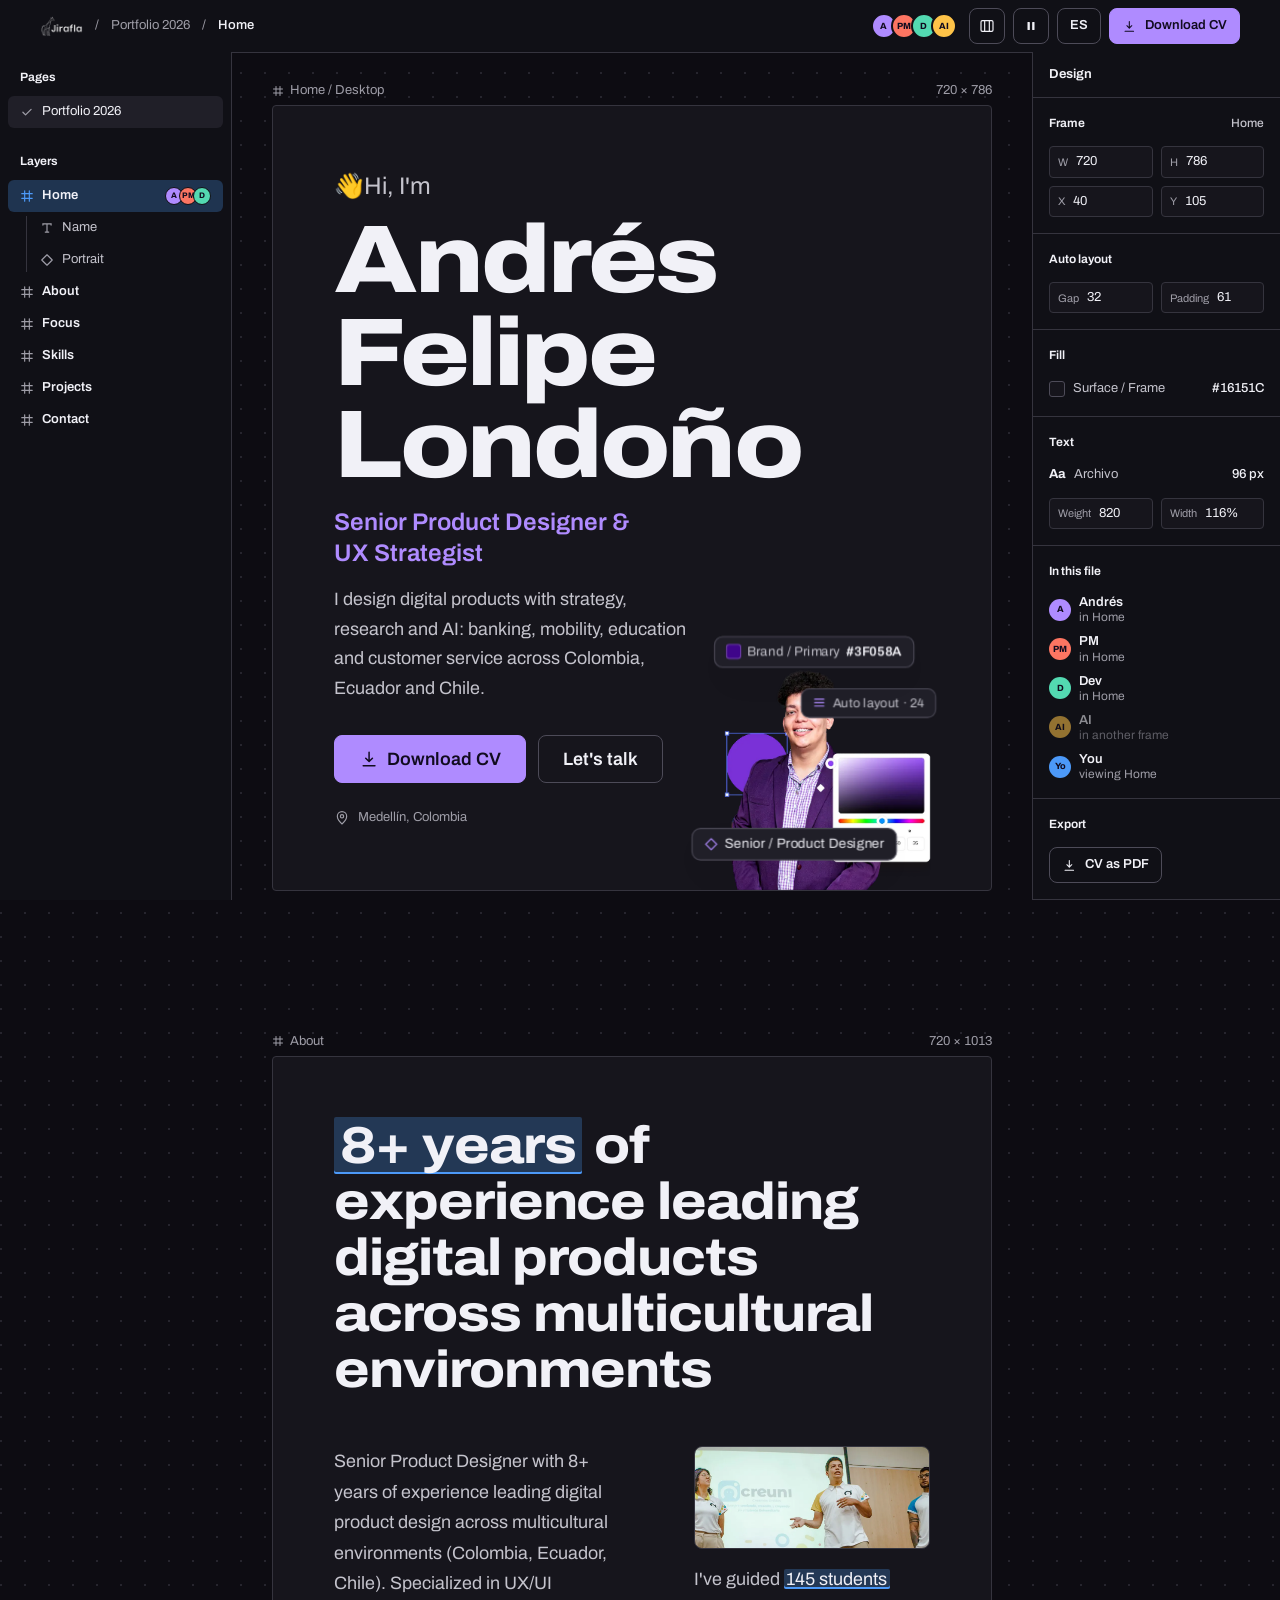
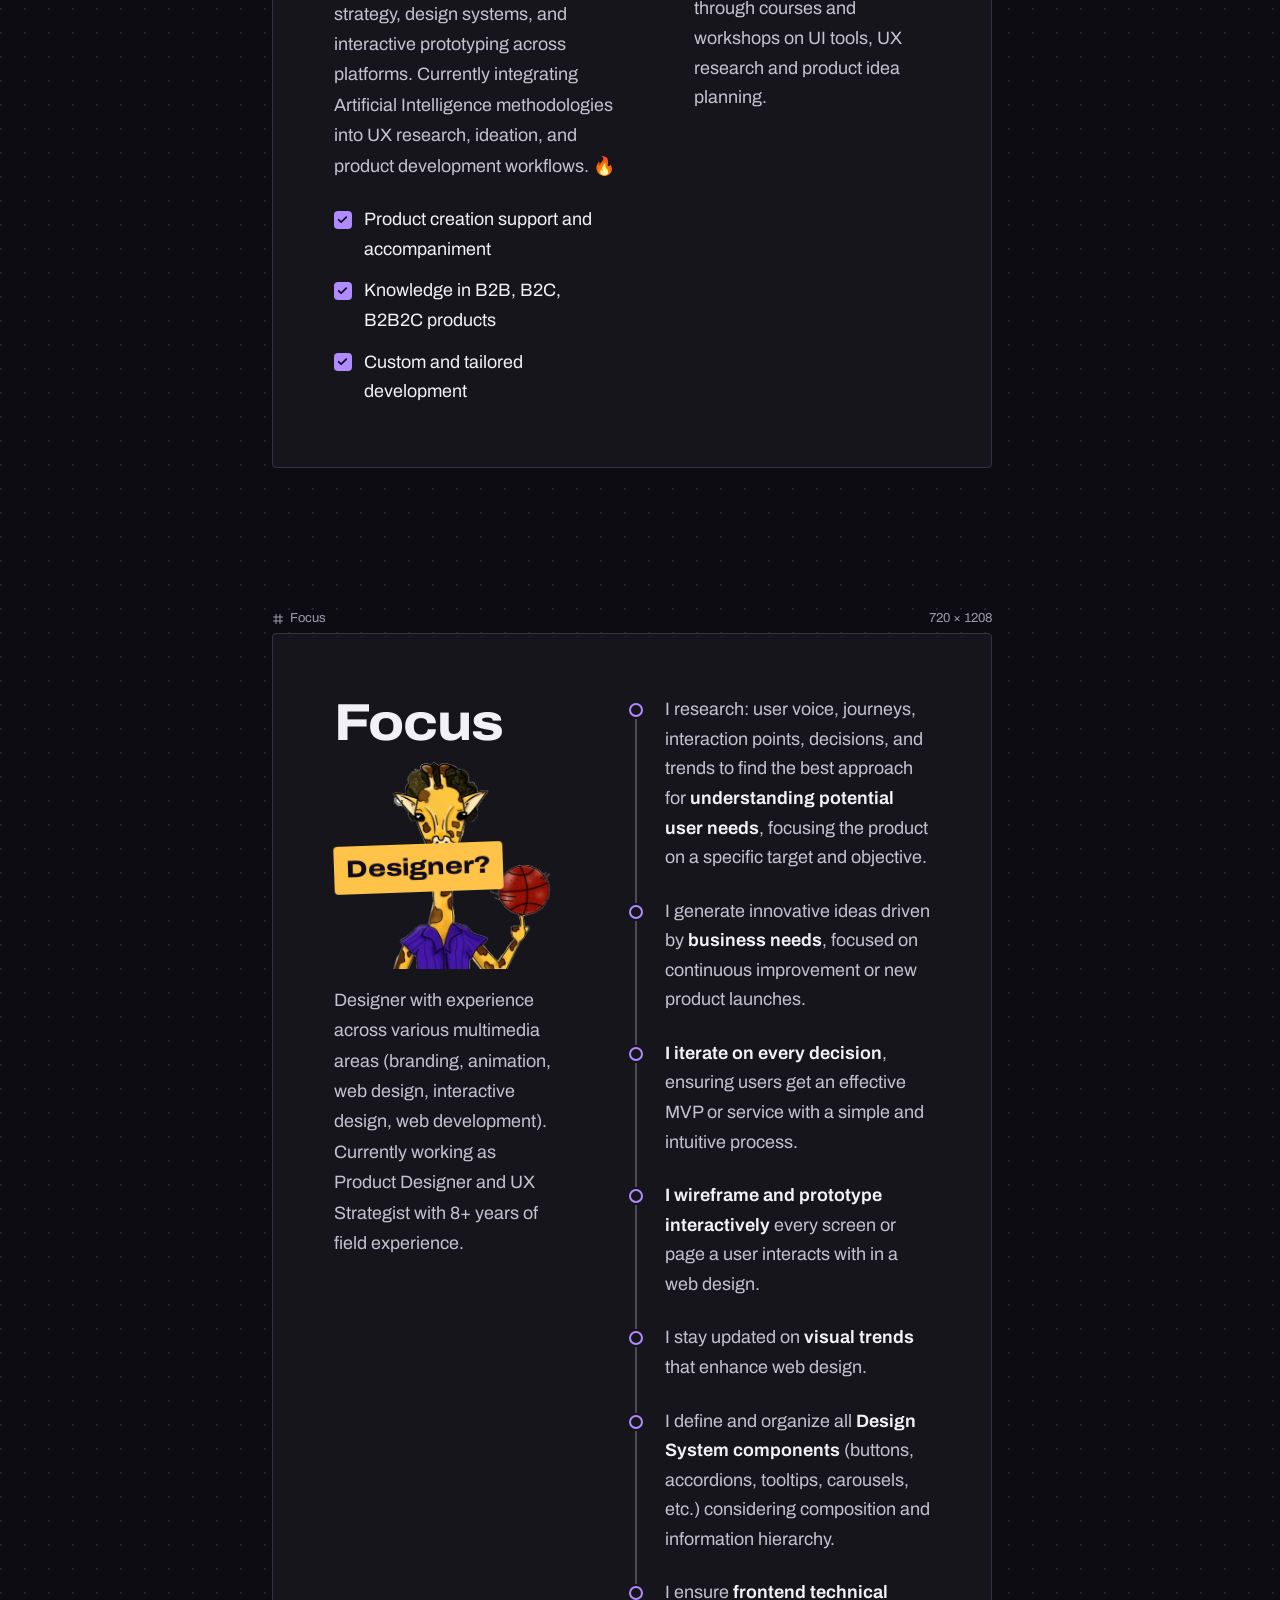
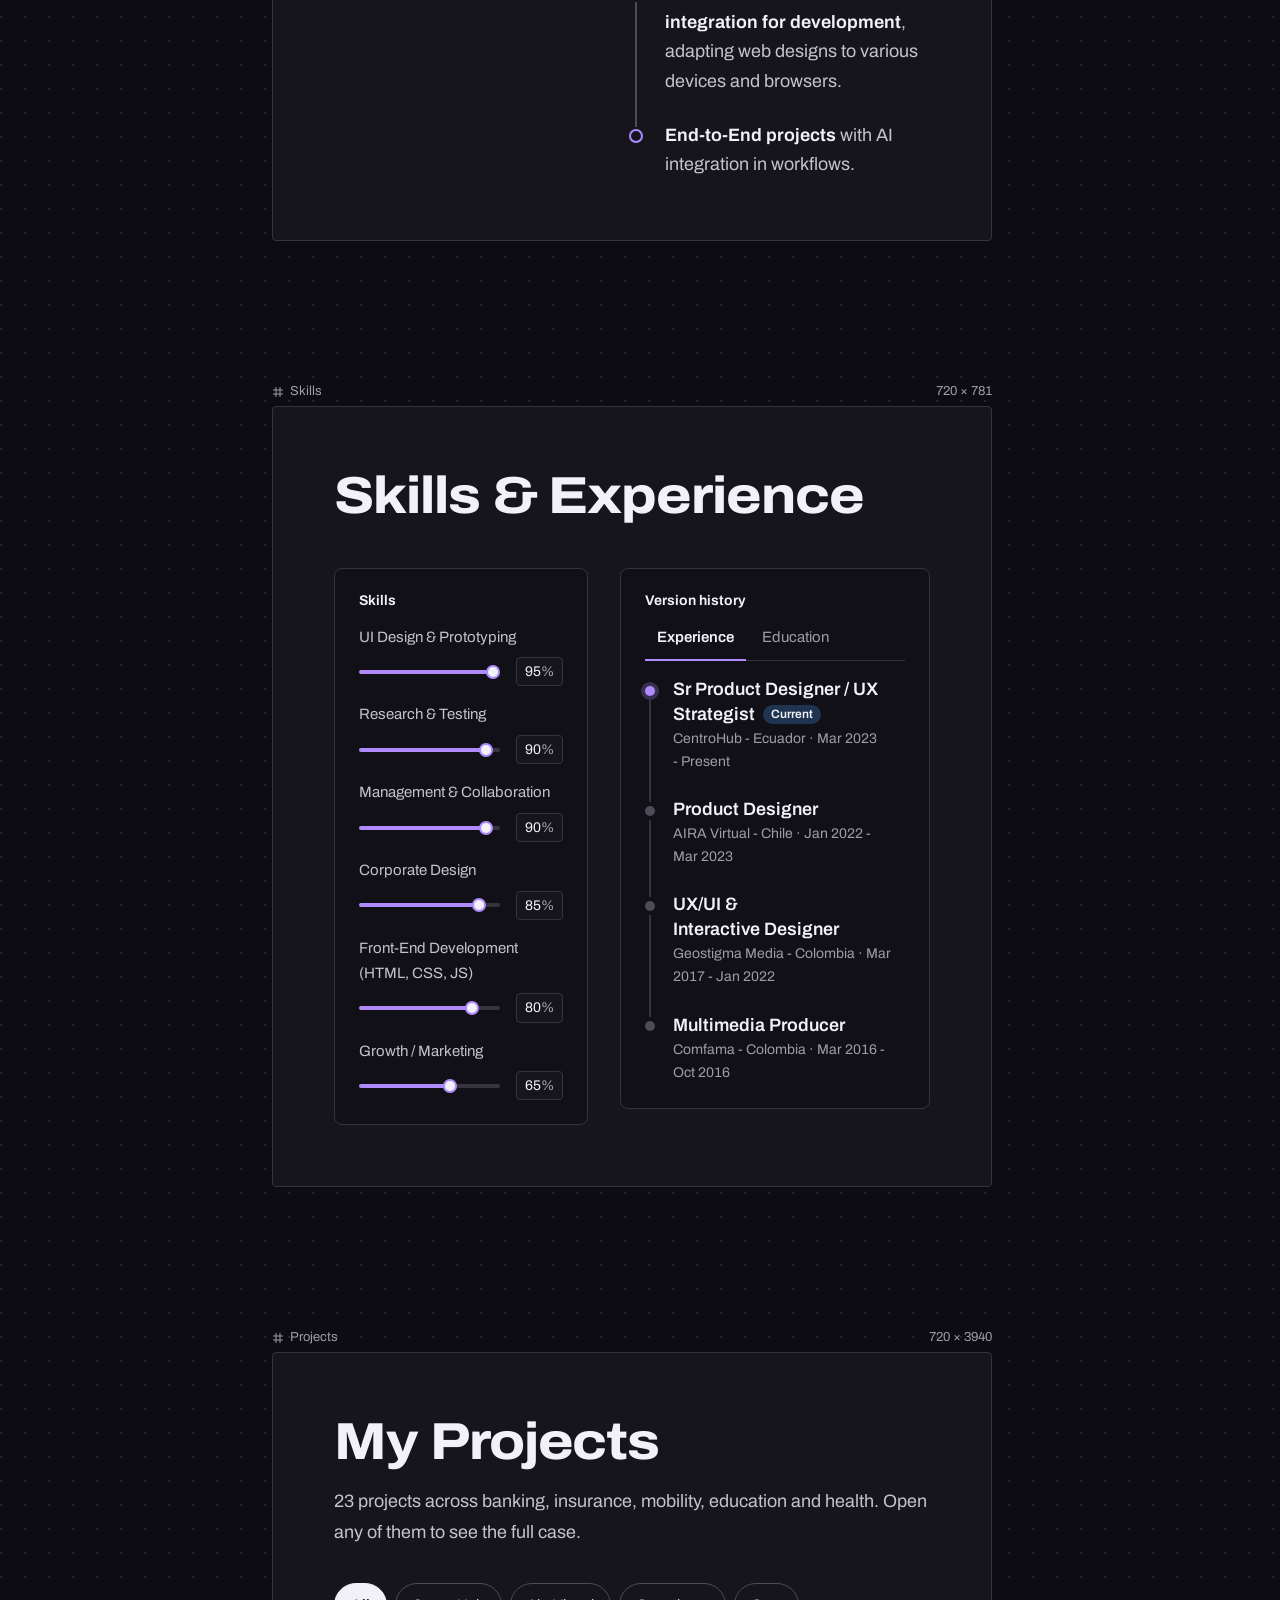
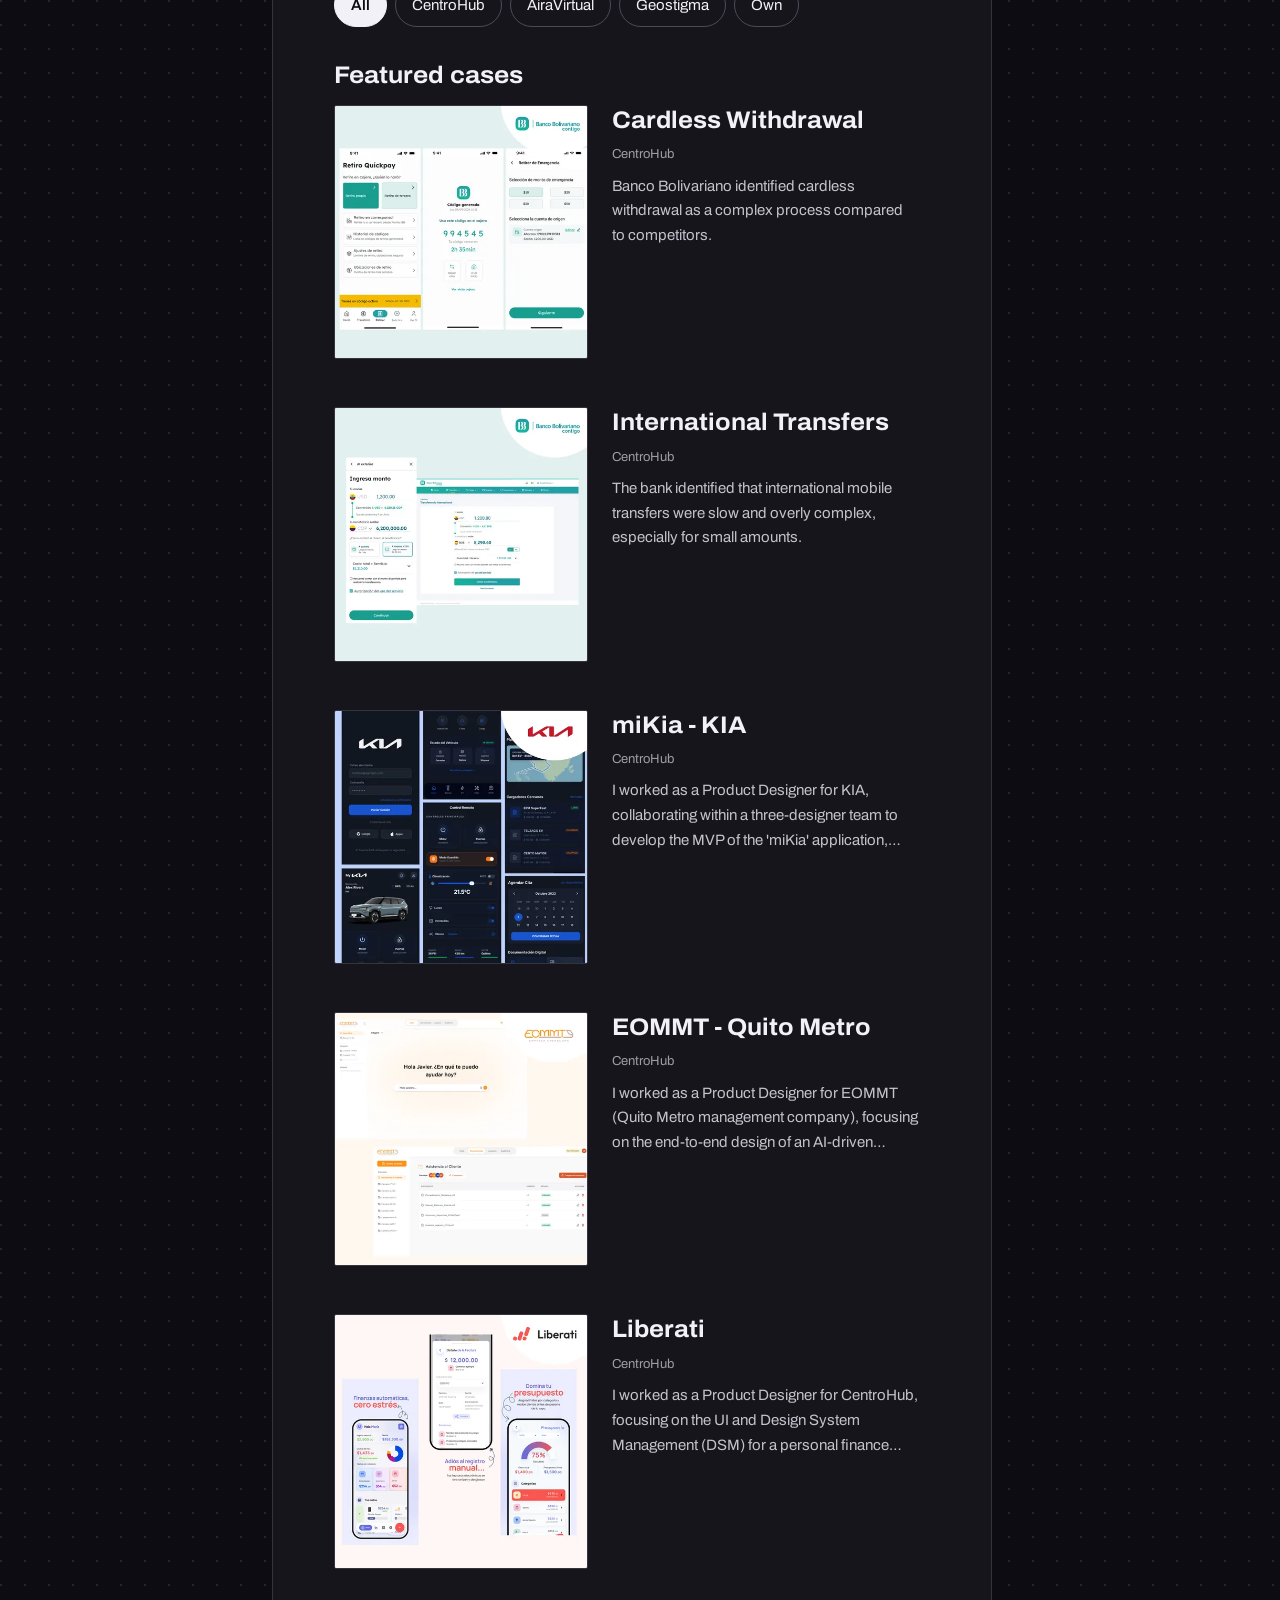
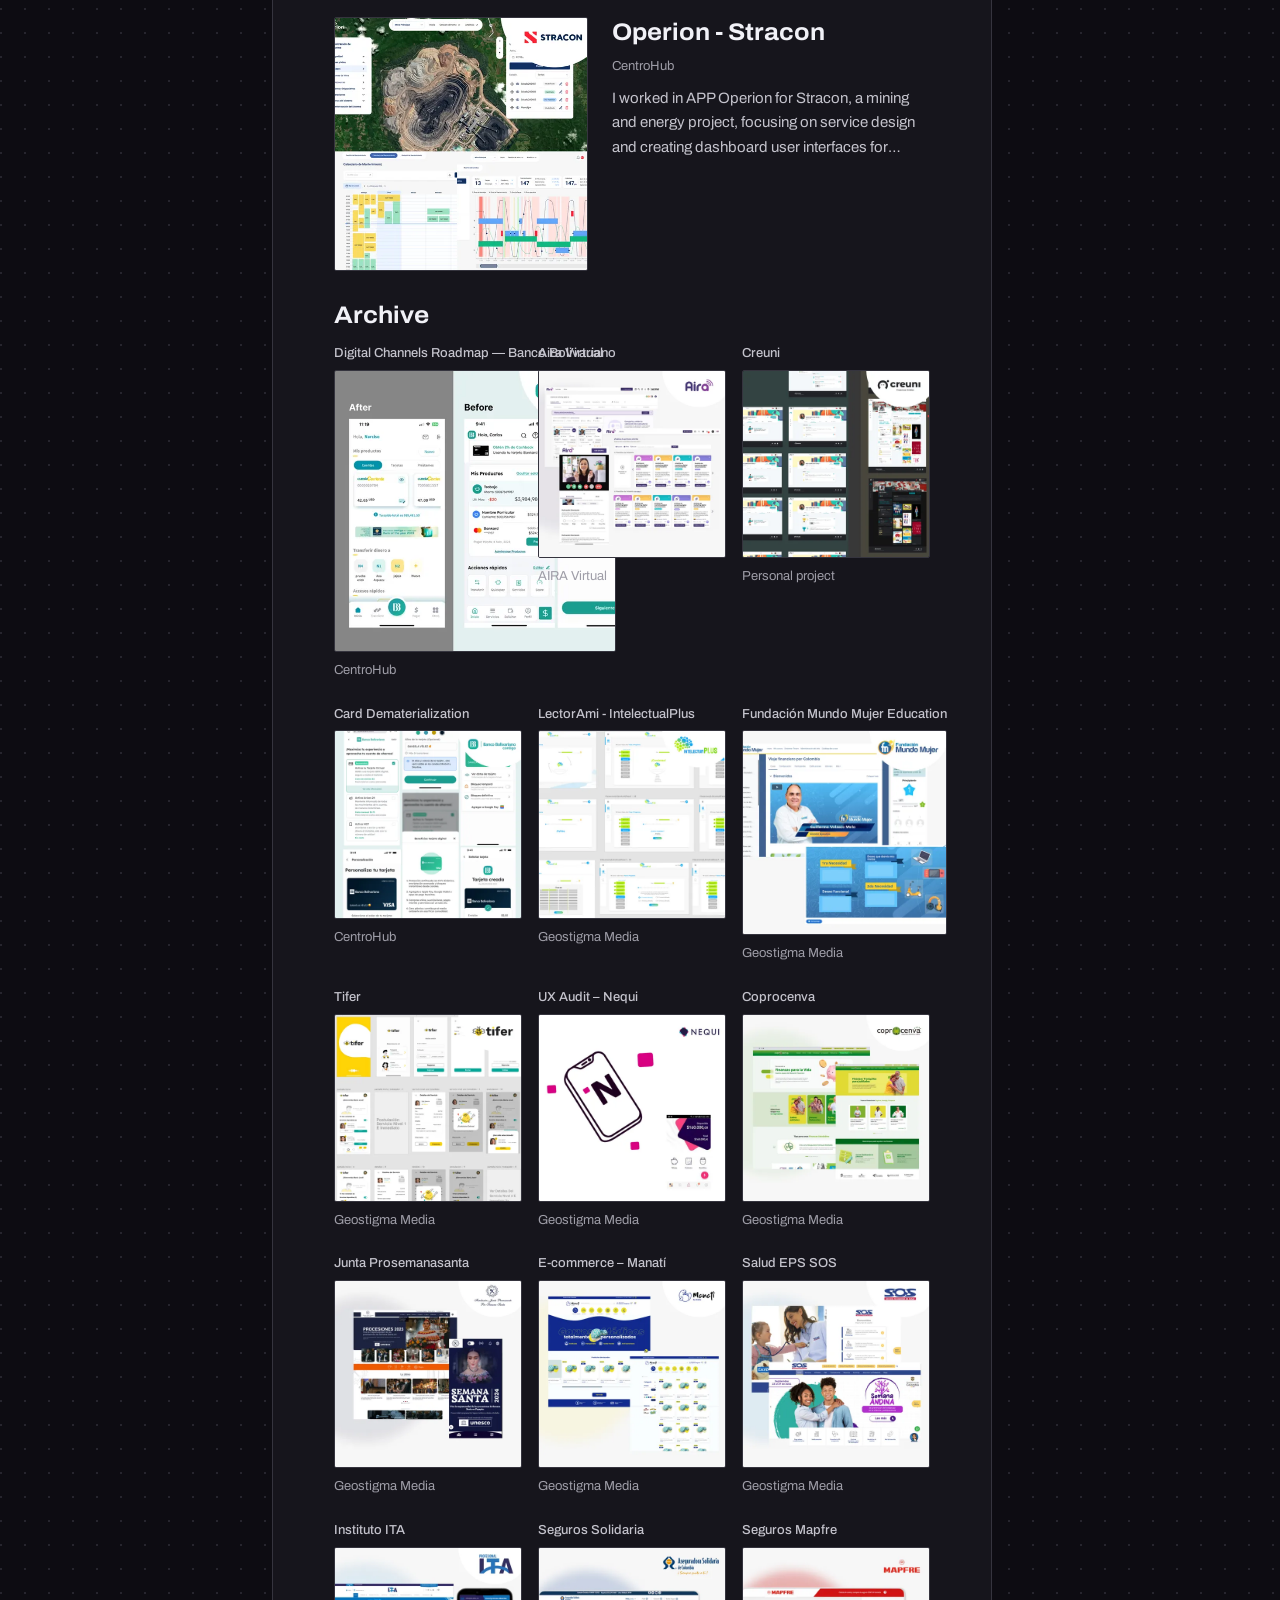
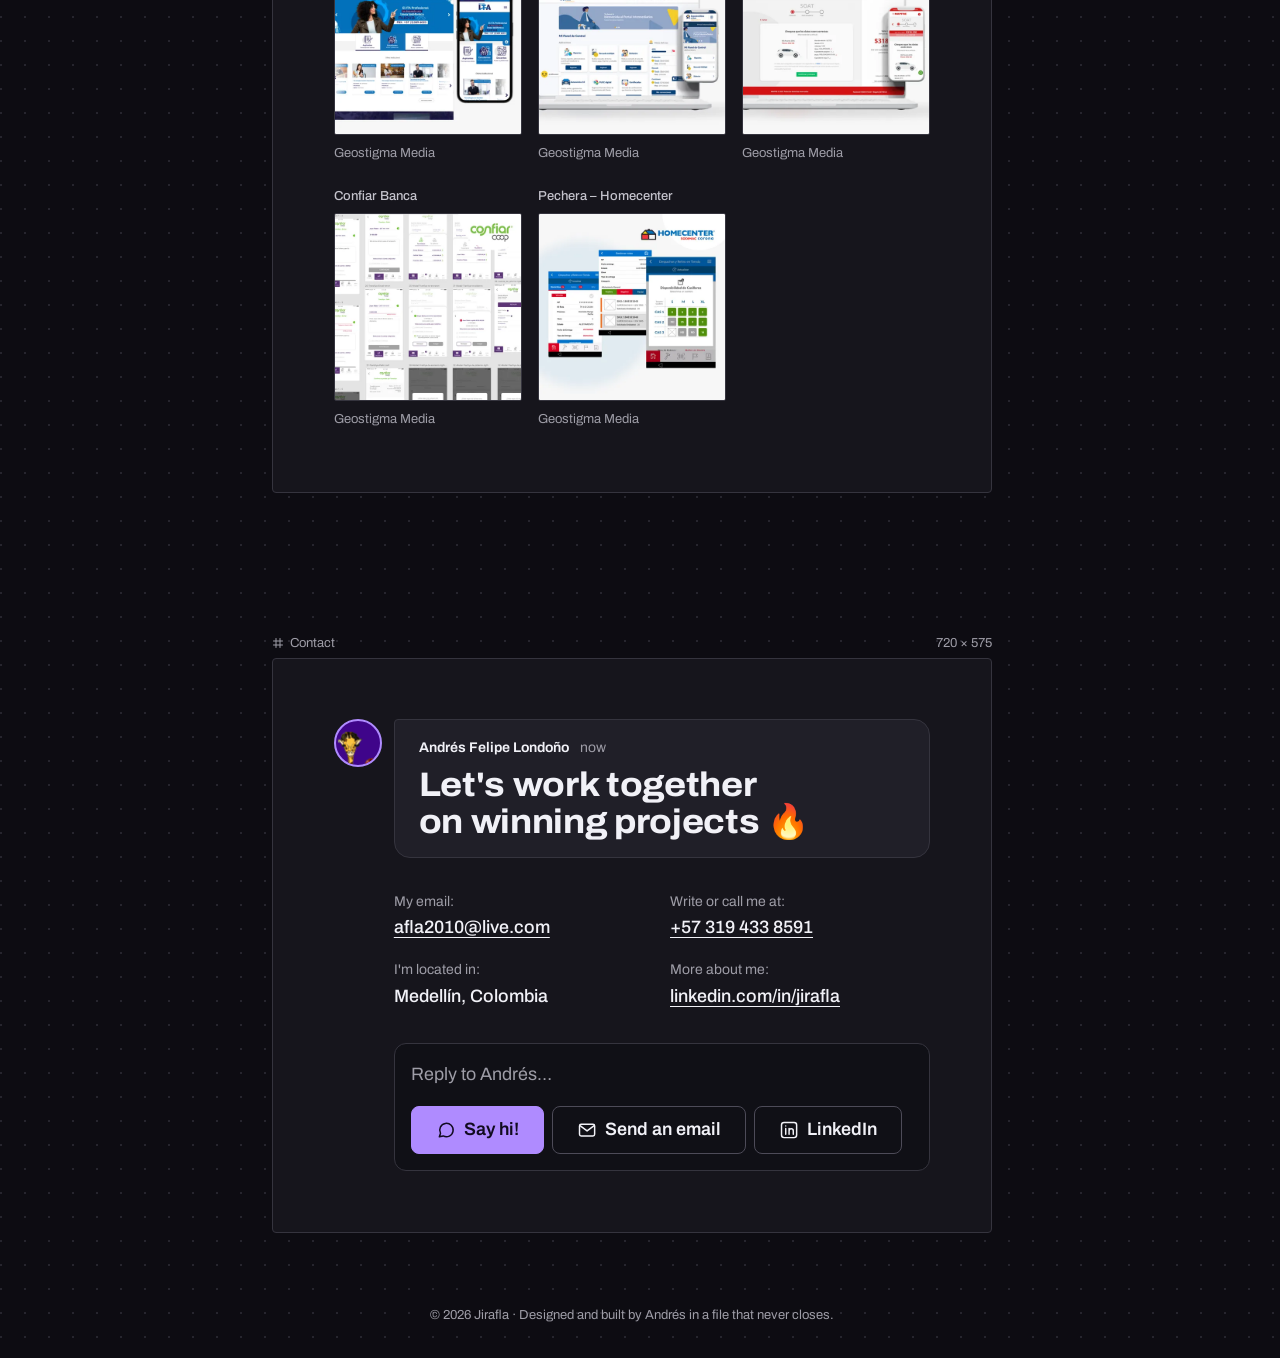
==== commit ef32321d: "F2: chrome de Figma con capas, inspector y migas - Panel de capas (desde 1200 px) como navegación: f" ====
--- a/index.html
+++ b/index.html
@@ -32,6 +32,7 @@
     <link rel="stylesheet" href="assets/css/base.css">
     <link rel="stylesheet" href="assets/css/sections.css">
     <link rel="stylesheet" href="assets/css/multiplayer.css">
+    <link rel="stylesheet" href="assets/css/chrome.css">
     <script type="module" src="assets/js/main.js"></script>
 </head>
 
@@ -44,6 +45,8 @@
             <img src="assets/img/logo-188.webp" alt="Jirafla" width="188" height="96">
             <span aria-hidden="true">/</span>
             <span data-i18n="file-name">Portfolio 2026</span>
+            <span class="topbar__crumb" aria-hidden="true">/</span>
+            <span class="topbar__frame" id="current-frame" data-i18n="nav-home">Inicio</span>
         </a>
         <nav class="topbar__nav" aria-label="Secciones" data-i18n-attr="aria-label:nav-label">
             <ul>
@@ -63,6 +66,9 @@
                 <span style="--c: var(--cursor-dev)">D</span>
                 <span style="--c: var(--cursor-ia)" data-i18n="mp-ia">IA</span>
             </div>
+            <button class="btn btn--small panels-toggle" type="button" id="panels-toggle" aria-pressed="false" aria-label="Ocultar paneles" aria-keyshortcuts="Control+Backslash">
+                <svg viewBox="0 0 24 24" fill="none" stroke="currentColor" stroke-width="1.75" stroke-linejoin="round" aria-hidden="true"><rect x="3" y="4" width="18" height="16" rx="2"/><path d="M8.5 4v16M15.5 4v16"/></svg>
+            </button>
             <button class="btn btn--small collab-toggle" type="button" id="collab-toggle" aria-pressed="false" aria-label="Pausar colaboradores">
                 <svg class="collab-toggle__pause" viewBox="0 0 24 24" fill="currentColor" aria-hidden="true"><rect x="6" y="5" width="4" height="14" rx="1"/><rect x="14" y="5" width="4" height="14" rx="1"/></svg>
                 <svg class="collab-toggle__play" viewBox="0 0 24 24" fill="currentColor" aria-hidden="true"><path d="M7 4.5v15l12-7.5Z"/></svg>
@@ -77,6 +83,108 @@
         </div>
     </header>
 
+    <!-- Panel de capas: la navegación del archivo -->
+    <aside class="layers" aria-label="Capas" data-i18n-attr="aria-label:layers-title">
+        <div class="layers__block">
+            <p class="layers__heading" data-i18n="layers-pages">Páginas</p>
+            <p class="layers__page">
+                <svg viewBox="0 0 24 24" fill="none" stroke="currentColor" stroke-width="2.2" stroke-linecap="round" stroke-linejoin="round" aria-hidden="true"><path d="m5 12.5 4.5 4.5L19 7.5"/></svg>
+                <span data-i18n="file-name">Portfolio 2026</span>
+            </p>
+        </div>
+        <nav class="layers__block layers__tree" aria-label="Capas" data-i18n-attr="aria-label:layers-title">
+            <p class="layers__heading" data-i18n="layers-title">Capas</p>
+            <ul>
+                <li class="layer-group is-open" data-frame="inicio">
+                    <a class="layer layer--frame" href="#inicio"><svg viewBox="0 0 24 24" fill="none" stroke="currentColor" stroke-width="2" stroke-linecap="round" aria-hidden="true"><path d="M8 3v18M16 3v18M3 8h18M3 16h18"/></svg><span data-i18n="nav-home">Inicio</span><span class="layer__avatars" aria-hidden="true"></span></a>
+                    <ul>
+                        <li><a class="layer" href="#hero-title"><svg viewBox="0 0 24 24" fill="none" stroke="currentColor" stroke-width="2" stroke-linecap="round" aria-hidden="true"><path d="M5 7V5h14v2M12 5v14M9 19h6"/></svg><span data-i18n="layer-name">Nombre</span></a></li>
+                        <li><a class="layer" href="#retrato"><svg viewBox="0 0 24 24" fill="none" stroke="currentColor" stroke-width="2" stroke-linejoin="round" aria-hidden="true"><path d="M12 3 21 12l-9 9-9-9Z"/></svg><span data-i18n="layer-portrait">Retrato</span></a></li>
+                    </ul>
+                </li>
+                <li class="layer-group is-open" data-frame="sobre-mi">
+                    <a class="layer layer--frame" href="#sobre-mi"><svg viewBox="0 0 24 24" fill="none" stroke="currentColor" stroke-width="2" stroke-linecap="round" aria-hidden="true"><path d="M8 3v18M16 3v18M3 8h18M3 16h18"/></svg><span data-i18n="nav-about">Sobre mí</span><span class="layer__avatars" aria-hidden="true"></span></a>
+                    <ul>
+                        <li><a class="layer" href="#about-title"><svg viewBox="0 0 24 24" fill="none" stroke="currentColor" stroke-width="2" stroke-linecap="round" aria-hidden="true"><path d="M5 7V5h14v2M12 5v14M9 19h6"/></svg><span data-i18n="layer-title">Título</span></a></li>
+                        <li><a class="layer" href="#taller"><svg viewBox="0 0 24 24" fill="none" stroke="currentColor" stroke-width="2" stroke-linecap="round" stroke-linejoin="round" aria-hidden="true"><rect x="3" y="4" width="18" height="16" rx="2"/><circle cx="9" cy="10" r="2"/><path d="m21 16-5-5-9 9"/></svg><span data-i18n="layer-photo">Foto del taller</span></a></li>
+                    </ul>
+                </li>
+                <li class="layer-group is-open" data-frame="enfoque">
+                    <a class="layer layer--frame" href="#enfoque"><svg viewBox="0 0 24 24" fill="none" stroke="currentColor" stroke-width="2" stroke-linecap="round" aria-hidden="true"><path d="M8 3v18M16 3v18M3 8h18M3 16h18"/></svg><span data-i18n="nav-focus">Enfoque</span><span class="layer__avatars" aria-hidden="true"></span></a>
+                    <ul>
+                        <li><a class="layer" href="#focus-title"><svg viewBox="0 0 24 24" fill="none" stroke="currentColor" stroke-width="2" stroke-linecap="round" aria-hidden="true"><path d="M5 7V5h14v2M12 5v14M9 19h6"/></svg><span data-i18n="layer-title">Título</span></a></li>
+                        <li><a class="layer" href="#flujo"><svg viewBox="0 0 24 24" fill="none" stroke="currentColor" stroke-width="2" stroke-linecap="round" aria-hidden="true"><path d="M4 6h16M4 12h16M4 18h16"/></svg><span data-i18n="layer-flow">Flujo de trabajo</span></a></li>
+                    </ul>
+                </li>
+                <li class="layer-group is-open" data-frame="skills">
+                    <a class="layer layer--frame" href="#skills"><svg viewBox="0 0 24 24" fill="none" stroke="currentColor" stroke-width="2" stroke-linecap="round" aria-hidden="true"><path d="M8 3v18M16 3v18M3 8h18M3 16h18"/></svg><span data-i18n="nav-skills">Skills</span><span class="layer__avatars" aria-hidden="true"></span></a>
+                    <ul>
+                        <li><a class="layer" href="#skills-props"><svg viewBox="0 0 24 24" fill="none" stroke="currentColor" stroke-width="2" stroke-linecap="round" aria-hidden="true"><path d="M4 6h16M4 12h16M4 18h16"/></svg><span data-i18n="skills-subheading">Skills</span></a></li>
+                        <li><a class="layer" href="#historial"><svg viewBox="0 0 24 24" fill="none" stroke="currentColor" stroke-width="2" stroke-linecap="round" aria-hidden="true"><path d="M4 6h16M4 12h16M4 18h16"/></svg><span data-i18n="history-title">Historial de versiones</span></a></li>
+                    </ul>
+                </li>
+                <li class="layer-group is-open" data-frame="proyectos">
+                    <a class="layer layer--frame" href="#proyectos"><svg viewBox="0 0 24 24" fill="none" stroke="currentColor" stroke-width="2" stroke-linecap="round" aria-hidden="true"><path d="M8 3v18M16 3v18M3 8h18M3 16h18"/></svg><span data-i18n="nav-projects">Proyectos</span><span class="layer__avatars" aria-hidden="true"></span></a>
+                    <ul>
+                        <li><a class="layer" href="#destacados"><svg viewBox="0 0 24 24" fill="none" stroke="currentColor" stroke-width="2" stroke-linecap="round" aria-hidden="true"><path d="M4 6h16M4 12h16M4 18h16"/></svg><span data-i18n="projects-featured">Casos destacados</span></a></li>
+                        <li><a class="layer" href="#archivo"><svg viewBox="0 0 24 24" fill="none" stroke="currentColor" stroke-width="2" stroke-linecap="round" aria-hidden="true"><path d="M4 6h16M4 12h16M4 18h16"/></svg><span data-i18n="projects-archive">Archivo</span></a></li>
+                    </ul>
+                </li>
+                <li class="layer-group is-open" data-frame="contacto">
+                    <a class="layer layer--frame" href="#contacto"><svg viewBox="0 0 24 24" fill="none" stroke="currentColor" stroke-width="2" stroke-linecap="round" aria-hidden="true"><path d="M8 3v18M16 3v18M3 8h18M3 16h18"/></svg><span data-i18n="nav-contact">Contacto</span><span class="layer__avatars" aria-hidden="true"></span></a>
+                    <ul>
+                        <li><a class="layer" href="#contact-title"><svg viewBox="0 0 24 24" fill="none" stroke="currentColor" stroke-width="2" stroke-linejoin="round" aria-hidden="true"><path d="M4 5h16v11H9l-5 4Z"/></svg><span data-i18n="layer-comment">Comentario</span></a></li>
+                        <li><a class="layer" href="#responder"><svg viewBox="0 0 24 24" fill="none" stroke="currentColor" stroke-width="2" stroke-linecap="round" aria-hidden="true"><path d="M4 6h16M4 12h16M4 18h16"/></svg><span data-i18n="layer-reply">Respuesta</span></a></li>
+                    </ul>
+                </li>
+            </ul>
+        </nav>
+    </aside>
+
+    <!-- Inspector: propiedades reales del frame que estás viendo -->
+    <aside class="inspector" aria-label="Propiedades del frame" data-i18n-attr="aria-label:insp-label">
+        <p class="inspector__title" data-i18n="insp-title">Diseño</p>
+        <div class="insp">
+            <p class="insp__heading"><span>Frame</span> <b id="insp-frame">Inicio</b></p>
+            <dl class="insp__grid">
+                <div><dt>W</dt><dd id="insp-w">–</dd></div>
+                <div><dt>H</dt><dd id="insp-h">–</dd></div>
+                <div><dt>X</dt><dd id="insp-x">–</dd></div>
+                <div><dt>Y</dt><dd id="insp-y">–</dd></div>
+            </dl>
+        </div>
+        <div class="insp">
+            <p class="insp__heading">Auto layout</p>
+            <dl class="insp__grid">
+                <div><dt data-i18n="insp-gap">Espacio</dt><dd id="insp-gap">–</dd></div>
+                <div><dt>Padding</dt><dd id="insp-pad">–</dd></div>
+            </dl>
+        </div>
+        <div class="insp">
+            <p class="insp__heading" data-i18n="insp-fill">Relleno</p>
+            <p class="insp__row"><span class="insp__swatch" id="insp-swatch"></span><span>Surface / Frame</span><b id="insp-fill">–</b></p>
+        </div>
+        <div class="insp">
+            <p class="insp__heading" data-i18n="insp-text">Texto</p>
+            <p class="insp__row"><span class="insp__aa">Aa</span><span>Archivo</span><b id="insp-size">–</b></p>
+            <dl class="insp__grid">
+                <div><dt data-i18n="insp-weight">Peso</dt><dd id="insp-weight">–</dd></div>
+                <div><dt data-i18n="insp-width">Ancho</dt><dd id="insp-stretch">–</dd></div>
+            </dl>
+        </div>
+        <div class="insp">
+            <p class="insp__heading" data-i18n="insp-team">En este archivo</p>
+            <ul class="insp__team" id="insp-team"></ul>
+        </div>
+        <div class="insp">
+            <p class="insp__heading" data-i18n="insp-export">Exportar</p>
+            <a class="btn btn--small insp__export" href="CV-Andres-Londono.pdf" target="_blank" rel="noopener">
+                <svg viewBox="0 0 24 24" fill="none" stroke="currentColor" stroke-width="1.75" stroke-linecap="round" stroke-linejoin="round" aria-hidden="true"><path d="M12 4v11m0 0-4-4m4 4 4-4M5 20h14"/></svg>
+                <span data-i18n="insp-export-cv">CV en PDF</span>
+            </a>
+        </div>
+    </aside>
+
     <main class="canvas" id="contenido">
 
         <!-- Hero -->
@@ -84,6 +192,7 @@
             <p class="frame__label" aria-hidden="true">
                 <svg viewBox="0 0 24 24" fill="none" stroke="currentColor" stroke-width="2" stroke-linecap="round"><path d="M8 3v18M16 3v18M3 8h18M3 16h18"/></svg>
                 <span><span data-i18n="nav-home">Inicio</span> / <span class="bp-mobile">Mobile</span><span class="bp-desktop">Desktop</span></span>
+                <span class="frame__size"></span>
             </p>
             <div class="frame__body hero">
                 <div class="hero__text">
@@ -103,7 +212,7 @@
                         <span data-i18n="contact-location">Medellín, Colombia</span>
                     </p>
                 </div>
-                <figure class="hero__portrait hero__stage">
+                <figure class="hero__portrait hero__stage" id="retrato">
                     <div class="hero__stage-inner">
                         <img src="assets/img/retrato-560.webp"
                              srcset="assets/img/retrato-560.webp 560w, assets/img/retrato-1100.webp 1100w"
@@ -136,6 +245,7 @@
             <p class="frame__label" aria-hidden="true">
                 <svg viewBox="0 0 24 24" fill="none" stroke="currentColor" stroke-width="2" stroke-linecap="round"><path d="M8 3v18M16 3v18M3 8h18M3 16h18"/></svg>
                 <span data-i18n="nav-about">Sobre mí</span>
+                <span class="frame__size"></span>
             </p>
             <div class="frame__body about">
                 <h2 class="section-title about__title" id="about-title" data-i18n-html="about-title-html"><mark>8+ años</mark> de experiencia liderando productos digitales en entornos multiculturales</h2>
@@ -147,7 +257,7 @@
                         <li data-i18n="about-check3">Desarrollo acorde a necesidad o a medida</li>
                     </ul>
                 </div>
-                <figure class="about__teach">
+                <figure class="about__teach" id="taller">
                     <img src="assets/img/taller-480.webp"
                          srcset="assets/img/taller-480.webp 480w, assets/img/taller-930.webp 930w"
                          sizes="(min-width: 1024px) 560px, 92vw"
@@ -164,6 +274,7 @@
             <p class="frame__label" aria-hidden="true">
                 <svg viewBox="0 0 24 24" fill="none" stroke="currentColor" stroke-width="2" stroke-linecap="round"><path d="M8 3v18M16 3v18M3 8h18M3 16h18"/></svg>
                 <span data-i18n="nav-focus">Enfoque</span>
+                <span class="frame__size"></span>
             </p>
             <div class="frame__body focus">
                 <div class="focus__intro">
@@ -177,7 +288,7 @@
                          alt="Jirafla: ilustración de una jirafa con camisa morada que gira un balón en un dedo"
                          data-i18n-attr="alt:focus-giraffe-alt">
                 </div>
-                <ol class="flow">
+                <ol class="flow" id="flujo">
                     <li data-i18n-html="focus-li1">Investigo: voz de usuario, journeys, puntos de interacción, decisiones, tendencias encontrando la mejor opción para el <b>levantamiento de las necesidades de los posibles usuarios</b>, enfocando el producto a un target y objetivo específico.</li>
                     <li data-i18n-html="focus-li2">Genero ideas innovadoras a través de la <b>necesidad de negocio</b>, enfocadas a mejora continua o lanzamiento de nuevos productos.</li>
                     <li data-i18n-html="focus-li3"><b>Itero en cada decisión tomada</b>, garantizando que el usuario obtenga un producto mínimo viable o servicio efectivo, y que su proceso dentro de este sea simple e intuitivo.</li>
@@ -195,11 +306,12 @@
             <p class="frame__label" aria-hidden="true">
                 <svg viewBox="0 0 24 24" fill="none" stroke="currentColor" stroke-width="2" stroke-linecap="round"><path d="M8 3v18M16 3v18M3 8h18M3 16h18"/></svg>
                 <span data-i18n="nav-skills">Skills</span>
+                <span class="frame__size"></span>
             </p>
             <div class="frame__body skills">
                 <h2 class="section-title skills__title" id="skills-title" data-i18n="skills-heading">Skills &amp; Experiencia</h2>
 
-                <div class="panel props">
+                <div class="panel props" id="skills-props">
                     <h3 class="panel__title" data-i18n="skills-subheading">Skills</h3>
                     <ul class="props__list">
                         <li class="prop" style="--v: 95%"><span class="prop__label" data-i18n="skill-1">Diseño de interfaz y prototipado</span><span class="prop__track" aria-hidden="true"></span><span class="prop__value">95<span class="prop__unit">%</span></span></li>
@@ -211,7 +323,7 @@
                     </ul>
                 </div>
 
-                <div class="panel history">
+                <div class="panel history" id="historial">
                     <h3 class="panel__title" data-i18n="history-title">Historial de versiones</h3>
                     <div class="tabs" role="tablist" aria-label="Historial" data-i18n-attr="aria-label:history-title">
                         <button class="tab" type="button" role="tab" id="tab-exp" aria-controls="panel-exp" aria-selected="true" data-i18n="tab-experience">Experiencia</button>
@@ -272,6 +384,7 @@
             <p class="frame__label" aria-hidden="true">
                 <svg viewBox="0 0 24 24" fill="none" stroke="currentColor" stroke-width="2" stroke-linecap="round"><path d="M8 3v18M16 3v18M3 8h18M3 16h18"/></svg>
                 <span data-i18n="nav-projects">Proyectos</span>
+                <span class="frame__size"></span>
             </p>
             <div class="frame__body projects">
                 <div class="projects__head">
@@ -287,7 +400,7 @@
                 </div>
                 <p class="visually-hidden" id="filter-status" role="status" aria-live="polite"></p>
 
-                <div class="project-group" data-group="featured">
+                <div class="project-group" data-group="featured" id="destacados">
                     <h3 class="project-group__title" data-i18n="projects-featured">Casos destacados</h3>
                     <div class="featured-grid">
                         <article class="project project--featured" id="p-retiro" data-company="centrohub">
@@ -347,7 +460,7 @@
                     </div>
                 </div>
 
-                <div class="project-group" data-group="archive">
+                <div class="project-group" data-group="archive" id="archivo">
                     <h3 class="project-group__title" data-i18n="projects-archive">Archivo</h3>
                     <div class="archive-grid">
                         <article class="project" id="p-bolivariano" data-company="centrohub">
@@ -505,6 +618,7 @@
             <p class="frame__label" aria-hidden="true">
                 <svg viewBox="0 0 24 24" fill="none" stroke="currentColor" stroke-width="2" stroke-linecap="round"><path d="M8 3v18M16 3v18M3 8h18M3 16h18"/></svg>
                 <span data-i18n="nav-contact">Contacto</span>
+                <span class="frame__size"></span>
             </p>
             <div class="frame__body contact">
                 <article class="thread">
@@ -535,7 +649,7 @@
                         </div>
                     </dl>
 
-                    <div class="reply">
+                    <div class="reply" id="responder">
                         <p class="reply__prompt" data-i18n="contact-reply">Responder a Andrés…</p>
                         <div class="reply__actions">
                             <a class="btn btn--primary" href="https://wa.link/ay7j2p" target="_blank" rel="noopener">
@@ -579,8 +693,25 @@
             <li><a href="#contacto">
                 <svg viewBox="0 0 24 24" fill="none" stroke="currentColor" stroke-width="1.75" stroke-linecap="round" stroke-linejoin="round" aria-hidden="true"><path d="M4 5h16v11H9l-5 4Z"/></svg>
                 <span data-i18n="nav-contact">Contacto</span></a></li>
+            <li><button type="button" id="layers-open" aria-haspopup="dialog">
+                <svg viewBox="0 0 24 24" fill="none" stroke="currentColor" stroke-width="1.75" stroke-linecap="round" stroke-linejoin="round" aria-hidden="true"><path d="m12 3 9 5-9 5-9-5Z"/><path d="m3 13 9 5 9-5"/></svg>
+                <span data-i18n="layers-title">Capas</span></button></li>
         </ul>
     </nav>
+
+    <!-- Capas en móvil: el mismo árbol en una hoja inferior -->
+    <dialog class="sheet sheet--layers" id="layers-sheet" aria-labelledby="layers-sheet-title">
+        <div class="sheet__inner">
+            <div class="sheet__handle" aria-hidden="true"></div>
+            <div class="sheet__header">
+                <p class="sheet__company" id="layers-sheet-title" data-i18n="layers-title">Capas</p>
+                <button class="btn btn--small sheet__close" type="button" aria-label="Cerrar" data-i18n-attr="aria-label:close">
+                    <svg viewBox="0 0 24 24" fill="none" stroke="currentColor" stroke-width="1.75" stroke-linecap="round" aria-hidden="true"><path d="M6 6l12 12M18 6 6 18"/></svg>
+                </button>
+            </div>
+            <div class="layers-sheet__tree"></div>
+        </div>
+    </dialog>
 
     <!-- Detalle de proyecto: panel lateral en desktop, hoja inferior en móvil -->
     <dialog class="sheet" id="project-sheet" aria-labelledby="sheet-title">
--- a/assets/css/base.css
+++ b/assets/css/base.css
@@ -316,6 +316,7 @@
   color: var(--ink-2);
   font-size: 0.875rem;
   text-decoration: none;
+  white-space: nowrap;
   transition: background-color var(--dur-fast) var(--ease-out), color var(--dur-fast) var(--ease-out);
 }
 
@@ -343,14 +344,6 @@
 }
 
 @media (min-width: 1024px) {
-  .topbar__nav {
-    display: block;
-  }
-
-  .topbar__actions {
-    margin-left: 0;
-  }
-
   .topbar__cv {
     display: inline-flex;
   }
@@ -373,13 +366,17 @@
 
 .toolbar ul {
   display: grid;
-  grid-template-columns: repeat(5, 1fr);
+  grid-template-columns: repeat(6, 1fr);
   padding: 0;
   list-style: none;
 }
 
-.toolbar a {
+.toolbar a,
+.toolbar button {
   display: grid;
+  width: 100%;
+  border: 0;
+  background: none;
   justify-items: center;
   gap: 2px;
   min-height: 52px;
@@ -392,6 +389,10 @@
   transition: background-color var(--dur-fast) var(--ease-out), color var(--dur-fast) var(--ease-out);
 }
 
+.toolbar button {
+  font-family: inherit;
+}
+
 .toolbar svg {
   width: 20px;
   height: 20px;
@@ -402,7 +403,8 @@
   color: var(--ink);
 }
 
-@media (min-width: 1024px) {
+/* Desde 1200 px la navegación vive en el panel de capas (o arriba, si se ocultan los paneles) */
+@media (min-width: 1200px) {
   .toolbar {
     display: none;
   }
@@ -417,7 +419,7 @@
   font-size: var(--step--1);
 }
 
-@media (min-width: 1024px) {
+@media (min-width: 1200px) {
   .footer {
     padding-bottom: var(--space-6);
   }
--- a/assets/css/chrome.css
+++ b/assets/css/chrome.css
@@ -0,0 +1,428 @@
+/* Chrome de Figma: panel de capas, inspector, migas del frame actual y capas en móvil. */
+
+/* ─── Migas en la barra superior ──────────────────────────────────────────── */
+.topbar__frame {
+  color: var(--ink);
+  font-weight: 550;
+}
+
+@media (max-width: 479px) {
+  .topbar__file [data-i18n="file-name"],
+  .topbar__crumb {
+    display: none;
+  }
+}
+
+.panels-toggle {
+  display: none;
+  width: 36px;
+  padding: 0;
+}
+
+.panels-toggle svg {
+  width: 16px;
+  height: 16px;
+}
+
+.panels-toggle[aria-pressed="true"] {
+  color: var(--ink-3);
+}
+
+/* ─── Paneles laterales ───────────────────────────────────────────────────── */
+.layers,
+.inspector {
+  display: none;
+}
+
+@media (min-width: 1200px) {
+  :root {
+    --panel-left: 232px;
+  }
+
+  .panels-toggle {
+    display: inline-flex;
+  }
+
+  .layers {
+    position: fixed;
+    top: calc(var(--topbar-h) + env(safe-area-inset-top));
+    bottom: 0;
+    left: 0;
+    z-index: var(--z-chrome);
+    display: flex;
+    flex-direction: column;
+    gap: var(--space-5);
+    width: var(--panel-left);
+    padding: var(--space-4) var(--space-2);
+    overflow-y: auto;
+    background: var(--frame-sunken);
+    border-right: 1px solid var(--border);
+  }
+
+  .canvas,
+  .footer {
+    margin-left: var(--panel-left);
+  }
+
+  .footer {
+    max-width: none;
+    text-align: center;
+  }
+
+  .topbar__nav {
+    display: none;
+  }
+
+  .topbar__actions {
+    margin-left: auto;
+  }
+}
+
+@media (min-width: 1280px) {
+  :root {
+    --panel-right: 248px;
+  }
+
+  .inspector {
+    position: fixed;
+    top: calc(var(--topbar-h) + env(safe-area-inset-top));
+    bottom: 0;
+    right: 0;
+    z-index: var(--z-chrome);
+    display: block;
+    width: var(--panel-right);
+    overflow-y: auto;
+    background: var(--frame-sunken);
+    border-left: 1px solid var(--border);
+  }
+
+  .canvas,
+  .footer {
+    margin-right: var(--panel-right);
+  }
+}
+
+/* Ocultar paneles (Ctrl + \): lectura a todo el ancho */
+.panels-hidden .layers,
+.panels-hidden .inspector {
+  display: none;
+}
+
+.panels-hidden .canvas,
+.panels-hidden .footer {
+  margin-inline: 0;
+}
+
+@media (min-width: 1200px) {
+  .panels-hidden .topbar__nav {
+    display: block;
+  }
+
+  .panels-hidden .topbar__actions {
+    margin-left: 0;
+  }
+}
+
+/* ─── Capas ───────────────────────────────────────────────────────────────── */
+.layers__heading {
+  margin-bottom: var(--space-2);
+  padding: 0 var(--space-3);
+  color: var(--ink);
+  font-size: 0.75rem;
+  font-weight: 650;
+}
+
+.layers__page {
+  display: flex;
+  align-items: center;
+  gap: var(--space-2);
+  min-height: 32px;
+  padding: 0 var(--space-3);
+  border-radius: 6px;
+  background: var(--frame-raised);
+  font-size: 0.8125rem;
+}
+
+.layers__page svg {
+  width: 14px;
+  height: 14px;
+  color: var(--ink-3);
+}
+
+.layers__tree ul,
+.layers-sheet__tree ul {
+  padding: 0;
+  list-style: none;
+}
+
+.layer {
+  display: flex;
+  align-items: center;
+  gap: var(--space-2);
+  min-height: 32px;
+  padding: 0 var(--space-3);
+  border-radius: 6px;
+  color: var(--ink-2);
+  font-size: 0.8125rem;
+  line-height: 1.2;
+  text-decoration: none;
+  transition: background-color var(--dur-fast) var(--ease-out), color var(--dur-fast) var(--ease-out);
+}
+
+.layer svg {
+  flex: none;
+  width: 14px;
+  height: 14px;
+  color: var(--ink-3);
+}
+
+.layer:hover {
+  background: var(--frame-raised);
+  color: var(--ink);
+}
+
+.layer--frame {
+  color: var(--ink);
+  font-weight: 600;
+}
+
+.layer--frame[aria-current="true"] {
+  background: var(--select-wash);
+}
+
+.layer--frame[aria-current="true"] svg {
+  color: var(--select);
+}
+
+.layer-group > ul {
+  position: relative;
+  padding-left: 20px;
+}
+
+.layer-group > ul::before {
+  content: "";
+  position: absolute;
+  left: 18px;
+  top: 4px;
+  bottom: 4px;
+  width: 1px;
+  background: var(--border);
+}
+
+.js .layer-group:not(.is-open) > ul {
+  display: none;
+}
+
+.layer__avatars {
+  display: flex;
+  margin-left: auto;
+}
+
+.layer__avatars span {
+  display: grid;
+  place-items: center;
+  width: 18px;
+  height: 18px;
+  margin-left: -4px;
+  border: 1.5px solid var(--frame-sunken);
+  border-radius: 50%;
+  background: var(--c);
+  color: var(--on-brand);
+  font-size: 0.5rem;
+  font-weight: 750;
+  animation: fade-in var(--dur-base) var(--ease-out);
+}
+
+/* ─── Inspector ───────────────────────────────────────────────────────────── */
+.inspector {
+  padding-top: var(--space-3);
+  color: var(--ink-2);
+  font-size: 0.8125rem;
+}
+
+.inspector__title {
+  padding: 0 var(--space-4) var(--space-3);
+  border-bottom: 1px solid var(--border);
+  color: var(--ink);
+  font-weight: 650;
+}
+
+.insp {
+  display: grid;
+  gap: var(--space-3);
+  padding: var(--space-4);
+  border-bottom: 1px solid var(--border);
+}
+
+.insp__heading {
+  display: flex;
+  justify-content: space-between;
+  gap: var(--space-2);
+  color: var(--ink);
+  font-size: 0.75rem;
+  font-weight: 650;
+}
+
+.insp__heading b {
+  color: var(--ink-2);
+  font-weight: 500;
+}
+
+.insp__grid {
+  display: grid;
+  grid-template-columns: repeat(2, minmax(0, 1fr));
+  gap: var(--space-2);
+}
+
+.insp__grid div {
+  display: flex;
+  align-items: center;
+  gap: var(--space-2);
+  min-width: 0;
+  padding: 4px var(--space-2);
+  border: 1px solid var(--border);
+  border-radius: var(--radius-1);
+  background: var(--frame);
+}
+
+.insp__grid dt {
+  flex: none;
+  color: var(--ink-3);
+  font-size: 0.6875rem;
+}
+
+.insp__grid dd {
+  overflow: hidden;
+  color: var(--ink);
+  font-variant-numeric: tabular-nums;
+  text-overflow: ellipsis;
+  white-space: nowrap;
+}
+
+.insp__row {
+  display: flex;
+  align-items: center;
+  gap: var(--space-2);
+}
+
+.insp__row b {
+  margin-left: auto;
+  color: var(--ink);
+  font-weight: 500;
+  font-variant-numeric: tabular-nums;
+}
+
+.insp__swatch {
+  flex: none;
+  width: 16px;
+  height: 16px;
+  border: 1px solid var(--border-strong);
+  border-radius: 3px;
+}
+
+.insp__aa {
+  color: var(--ink);
+  font-weight: 700;
+}
+
+.insp__team {
+  display: grid;
+  gap: var(--space-2);
+  padding: 0;
+  list-style: none;
+}
+
+.insp__team li {
+  display: flex;
+  align-items: center;
+  gap: var(--space-2);
+  min-width: 0;
+  opacity: 0.55;
+  transition: opacity var(--dur-base) var(--ease-out);
+}
+
+.insp__team li.is-active {
+  opacity: 1;
+}
+
+.insp__avatar {
+  display: grid;
+  place-items: center;
+  flex: none;
+  width: 22px;
+  height: 22px;
+  border-radius: 50%;
+  background: var(--c);
+  color: var(--on-brand);
+  font-size: 0.5625rem;
+  font-weight: 750;
+}
+
+.insp__who {
+  display: grid;
+  min-width: 0;
+  line-height: 1.25;
+}
+
+.insp__who b {
+  color: var(--ink);
+  font-weight: 600;
+}
+
+.insp__who span {
+  overflow: hidden;
+  color: var(--ink-3);
+  font-size: 0.75rem;
+  text-overflow: ellipsis;
+  white-space: nowrap;
+}
+
+.insp__export {
+  justify-self: start;
+}
+
+/* ─── Medidas y hover de frames ───────────────────────────────────────────── */
+.frame__size {
+  margin-left: auto;
+  font-variant-numeric: tabular-nums;
+}
+
+@media (hover: hover) and (pointer: fine) {
+  .frame > .frame__label,
+  .frame > .frame__body {
+    transition: color var(--dur-base) var(--ease-out), border-color var(--dur-base) var(--ease-out);
+  }
+
+  .frame:hover > .frame__label {
+    color: var(--select);
+  }
+
+  .frame:hover > .frame__body {
+    border-color: oklch(0.68 0.16 255 / 0.55);
+  }
+}
+
+/* ─── Capas en móvil ──────────────────────────────────────────────────────── */
+.sheet--layers {
+  height: auto;
+  max-height: 82dvh;
+}
+
+.sheet--layers .sheet__inner {
+  height: auto;
+  max-height: 82dvh;
+}
+
+.sheet--layers .layer {
+  min-height: 44px;
+  font-size: 0.9375rem;
+}
+
+.sheet--layers .layer-group > ul {
+  display: block;
+}
+
+.sheet--layers .layer-group > ul::before {
+  top: 8px;
+  bottom: 8px;
+}
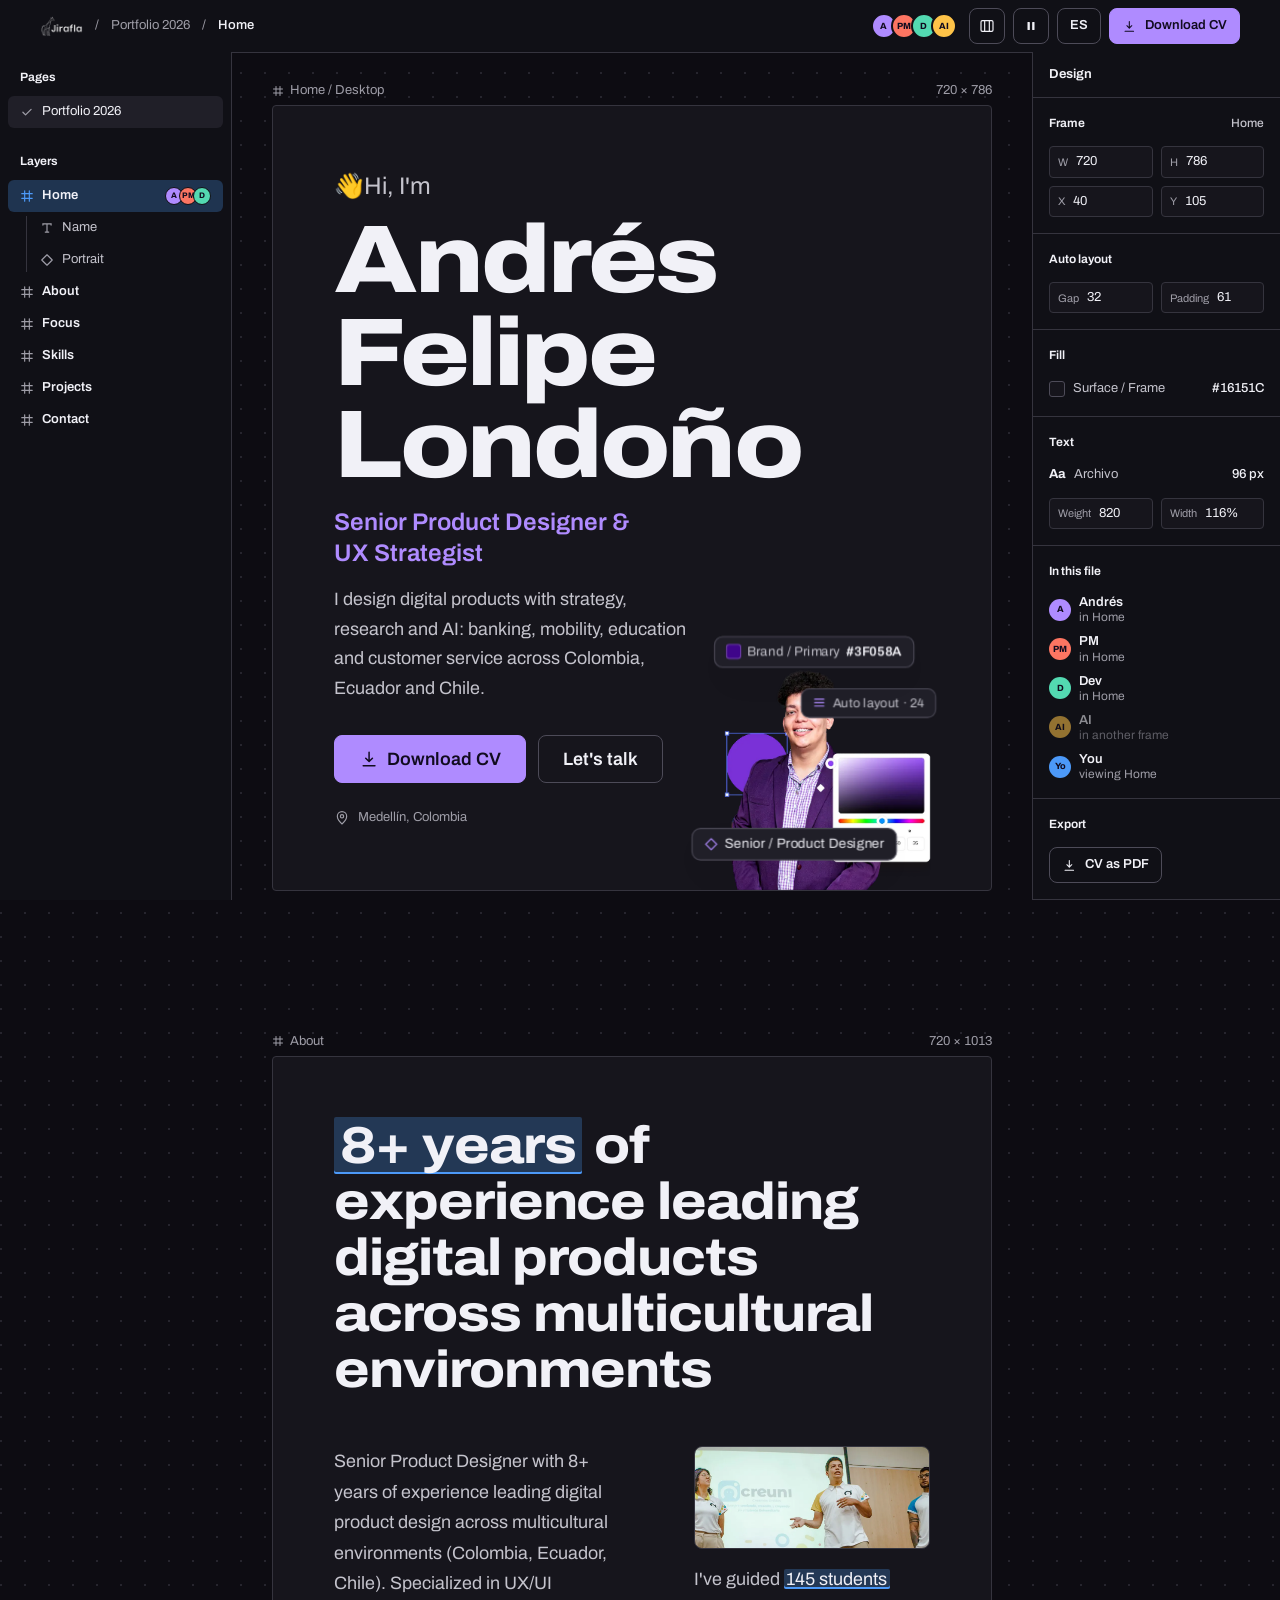
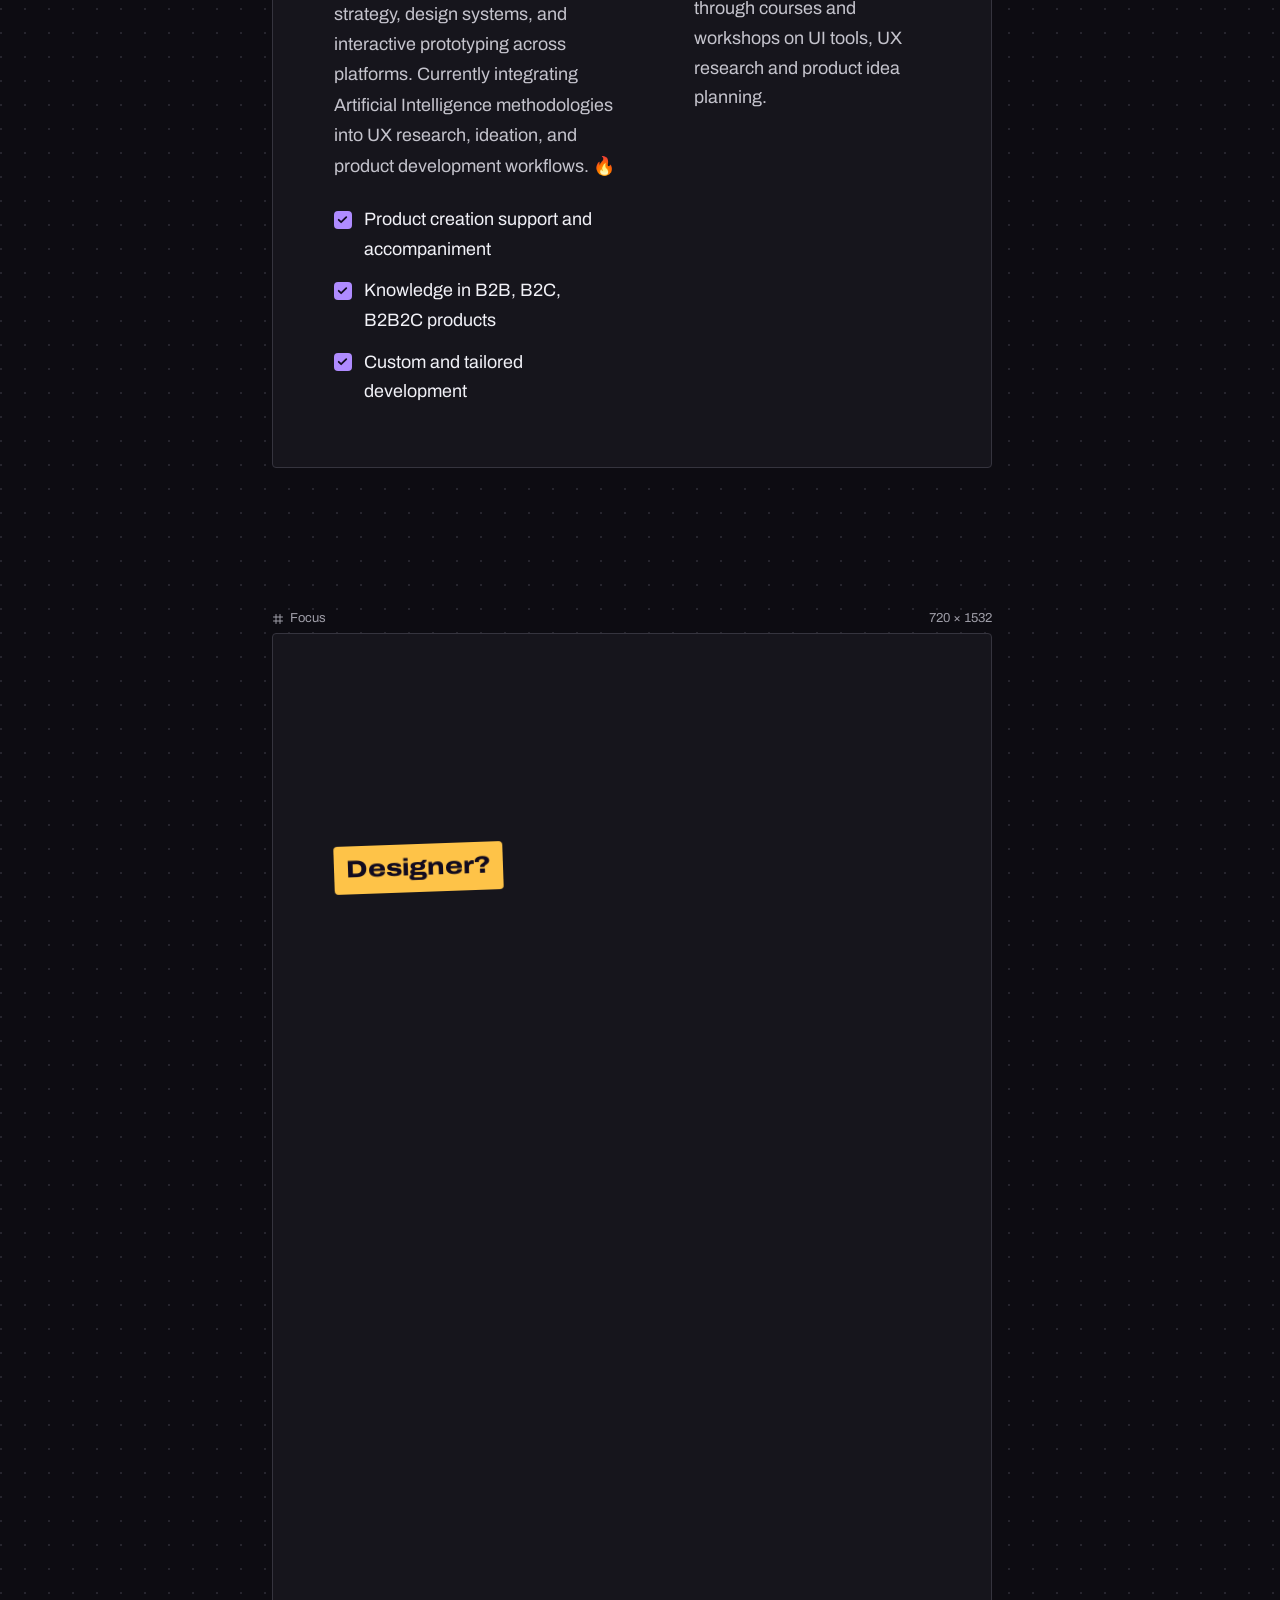
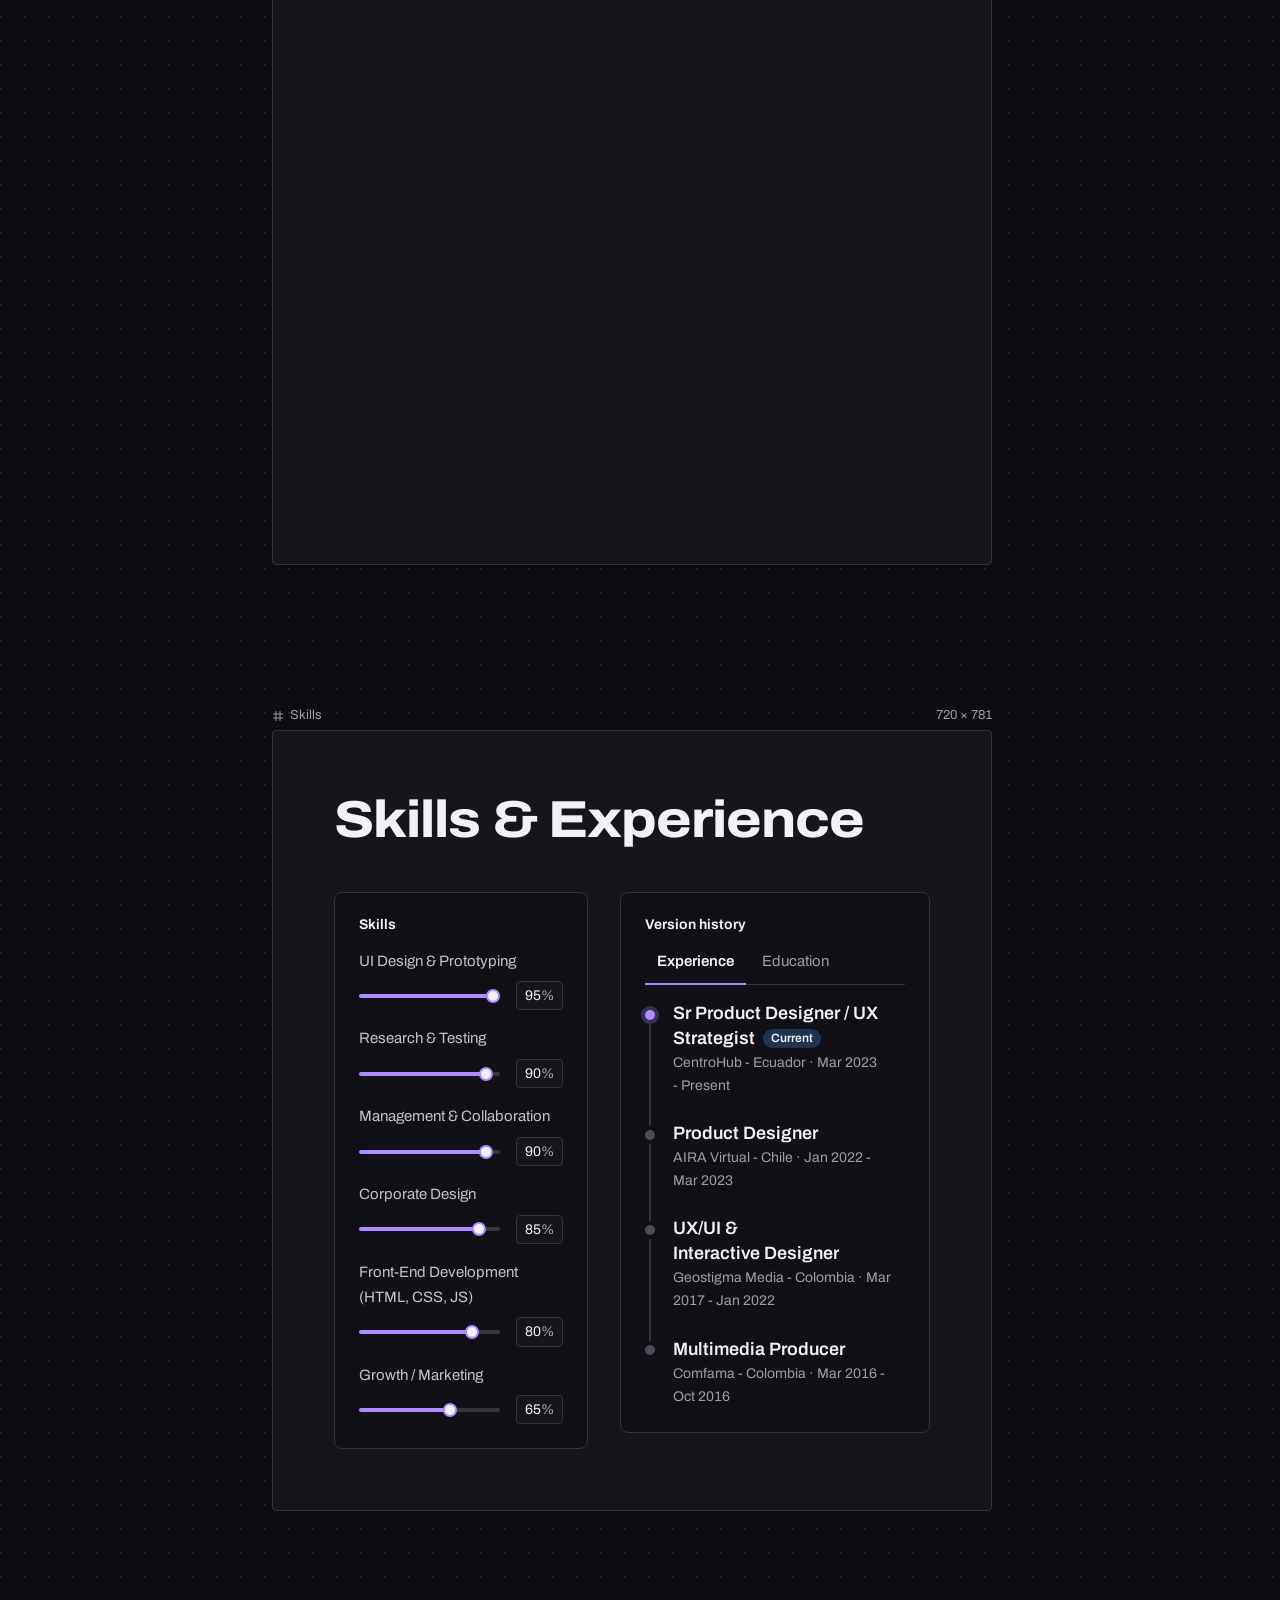
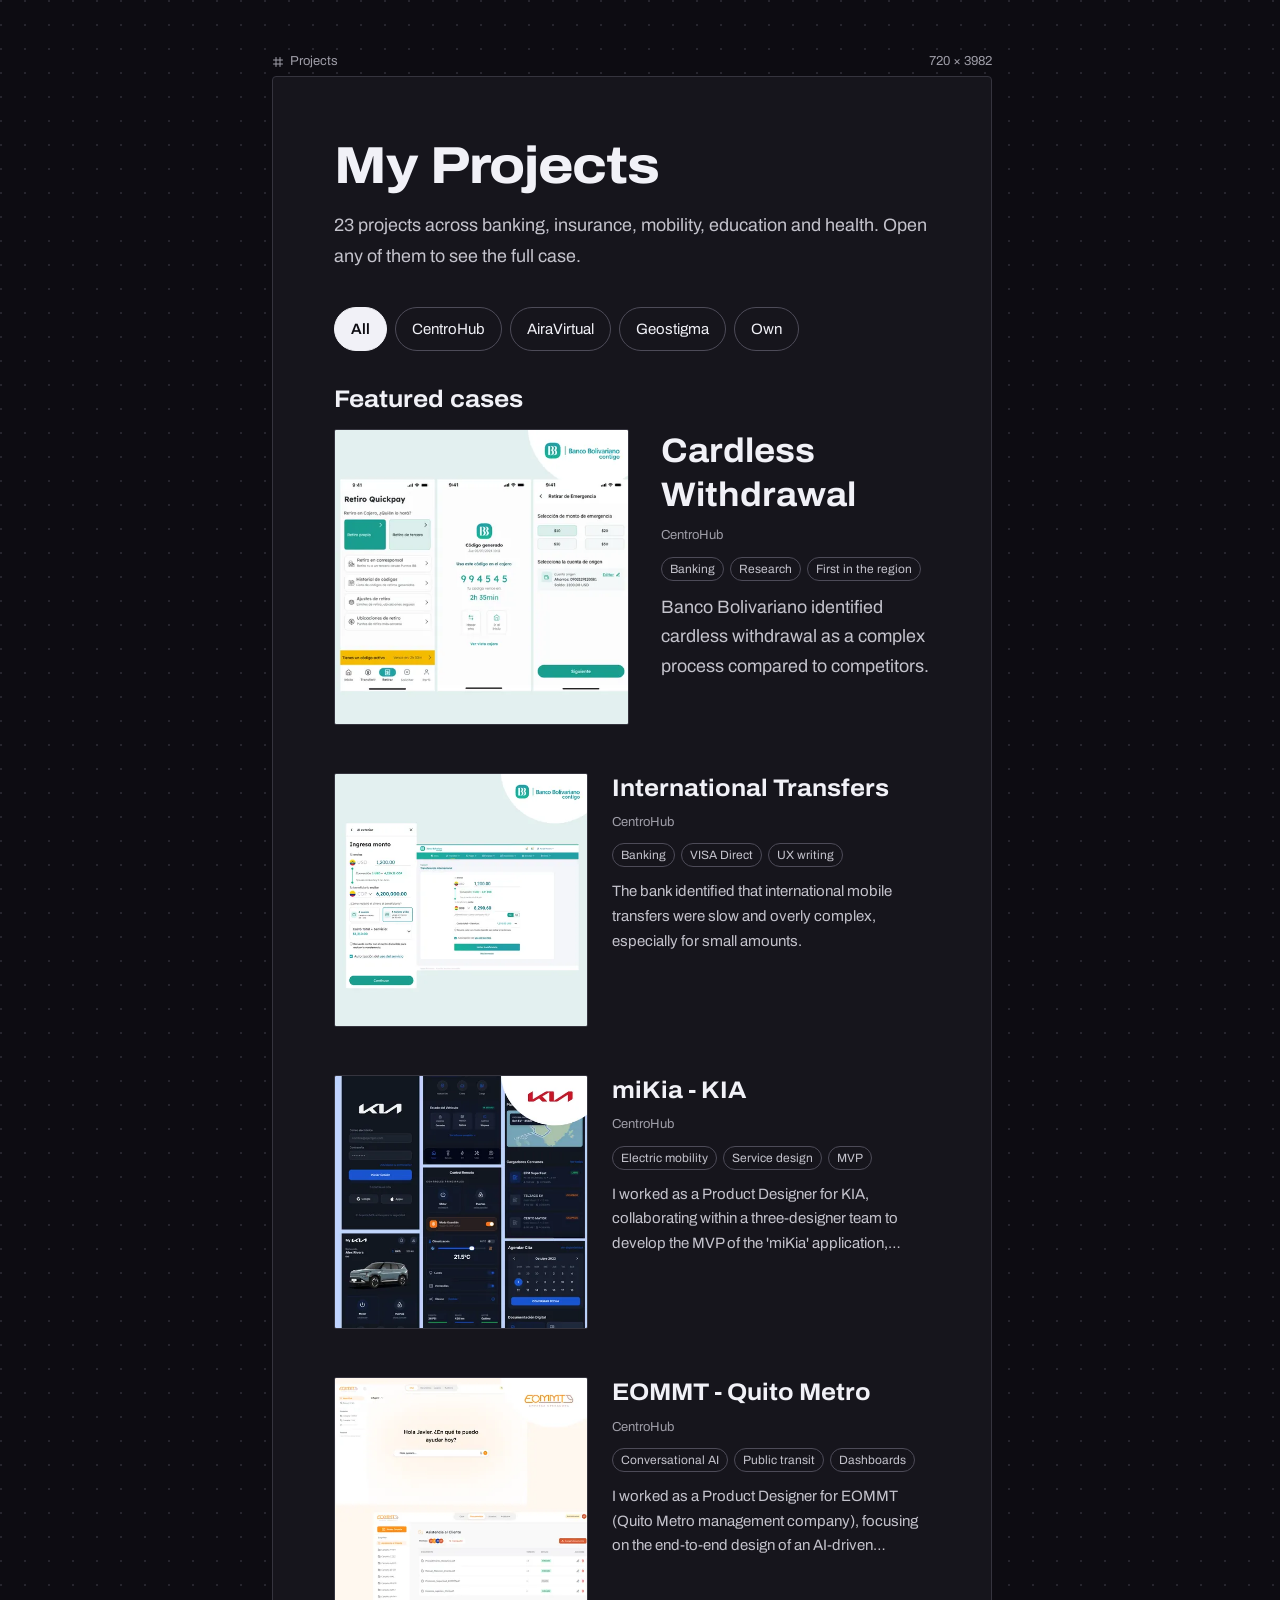
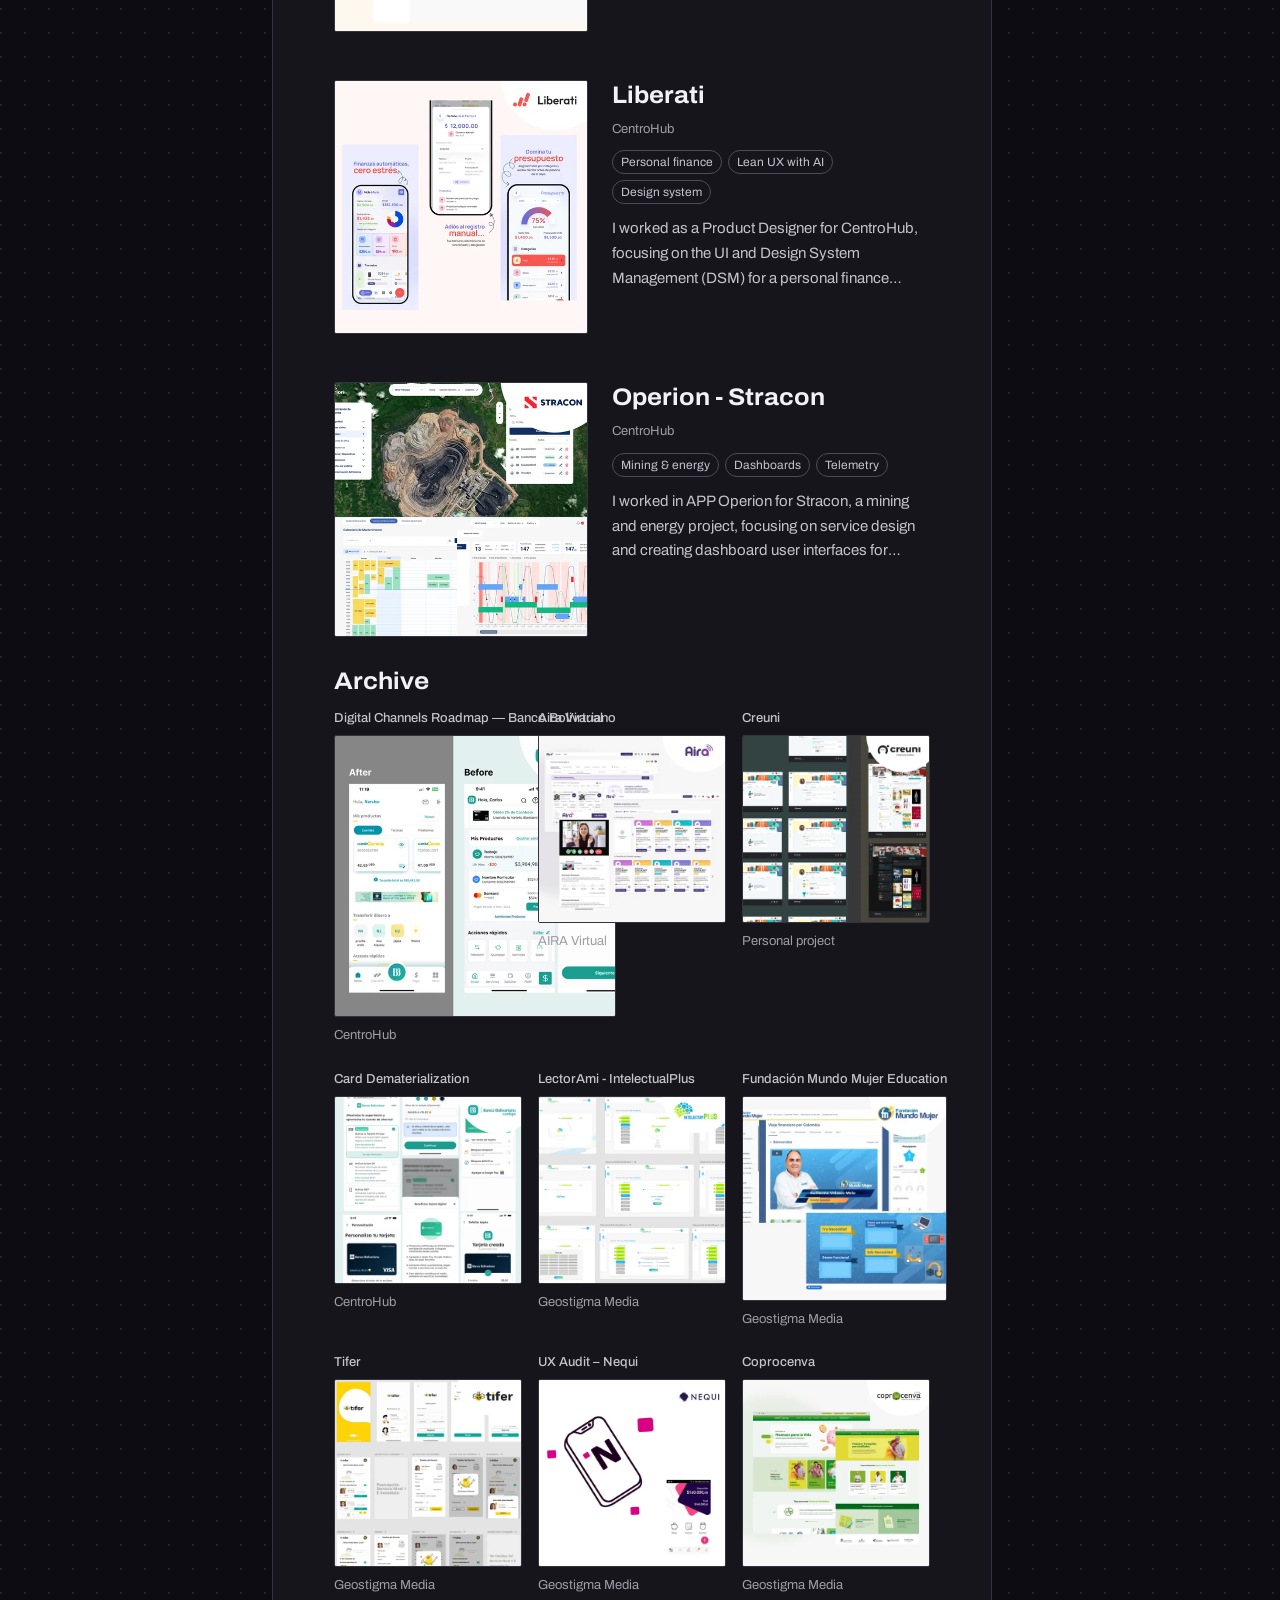
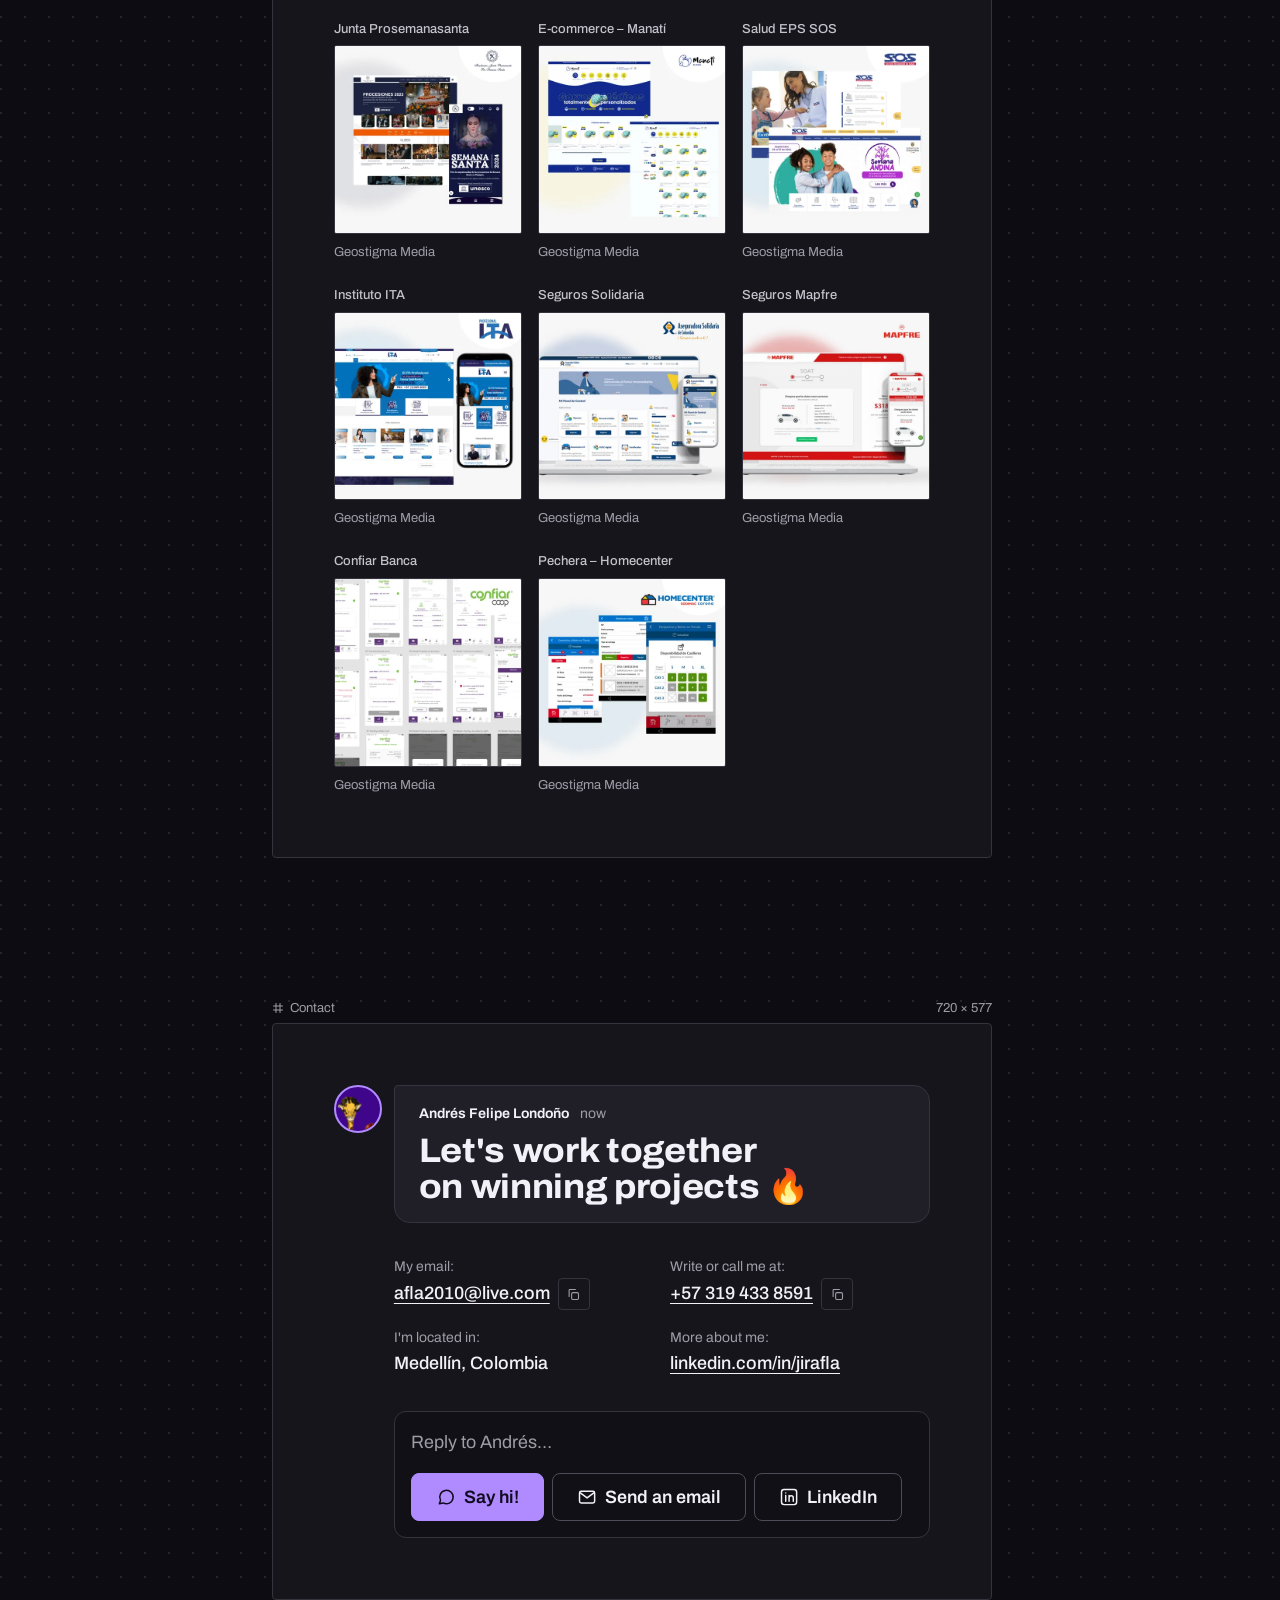
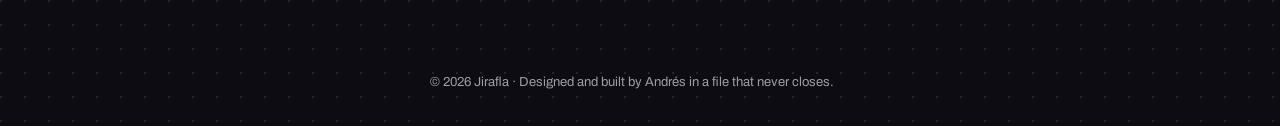
==== commit 922914af: "F3: secciones pulidas con microinteracciones - Enfoque: los 8 puntos llevan nombre y número (Investi" ====
--- a/index.html
+++ b/index.html
@@ -289,14 +289,38 @@
                          data-i18n-attr="alt:focus-giraffe-alt">
                 </div>
                 <ol class="flow" id="flujo">
-                    <li data-i18n-html="focus-li1">Investigo: voz de usuario, journeys, puntos de interacción, decisiones, tendencias encontrando la mejor opción para el <b>levantamiento de las necesidades de los posibles usuarios</b>, enfocando el producto a un target y objetivo específico.</li>
-                    <li data-i18n-html="focus-li2">Genero ideas innovadoras a través de la <b>necesidad de negocio</b>, enfocadas a mejora continua o lanzamiento de nuevos productos.</li>
-                    <li data-i18n-html="focus-li3"><b>Itero en cada decisión tomada</b>, garantizando que el usuario obtenga un producto mínimo viable o servicio efectivo, y que su proceso dentro de este sea simple e intuitivo.</li>
-                    <li data-i18n-html="focus-li4"><b>Esquematizo en wireframes y mockups interactivos</b> cada una de las pantallas o páginas en un diseño web con las que interactúa un usuario.</li>
-                    <li data-i18n-html="focus-li5">Estoy al tanto de <b>tendencias visuales</b> que potencialicen el diseño web.</li>
-                    <li data-i18n-html="focus-li6">Defino y organizo todos los <b>componentes que pueden hacer parte del Design System</b> (botones, acordeones, tooltips, carruseles, etc.) teniendo en cuenta la composición y jerarquías de información.</li>
-                    <li data-i18n-html="focus-li7">Garantizo la <b>integración y funcionalidad técnica frontend</b> para el desarrollo, adaptando el diseño de una web a diversos dispositivos y navegadores.</li>
-                    <li data-i18n-html="focus-li8">Proyectos <b>End to End</b> con integración de IA en flujos de trabajo.</li>
+                    <li>
+                        <p class="flow__step"><span class="flow__num">01</span> <span data-i18n="focus-step1">Investigación</span></p>
+                        <p class="flow__text" data-i18n-html="focus-li1">Investigo: voz de usuario, journeys, puntos de interacción, decisiones, tendencias encontrando la mejor opción para el <b>levantamiento de las necesidades de los posibles usuarios</b>, enfocando el producto a un target y objetivo específico.</p>
+                    </li>
+                    <li>
+                        <p class="flow__step"><span class="flow__num">02</span> <span data-i18n="focus-step2">Ideación</span></p>
+                        <p class="flow__text" data-i18n-html="focus-li2">Genero ideas innovadoras a través de la <b>necesidad de negocio</b>, enfocadas a mejora continua o lanzamiento de nuevos productos.</p>
+                    </li>
+                    <li>
+                        <p class="flow__step"><span class="flow__num">03</span> <span data-i18n="focus-step3">Iteración</span></p>
+                        <p class="flow__text" data-i18n-html="focus-li3"><b>Itero en cada decisión tomada</b>, garantizando que el usuario obtenga un producto mínimo viable o servicio efectivo, y que su proceso dentro de este sea simple e intuitivo.</p>
+                    </li>
+                    <li>
+                        <p class="flow__step"><span class="flow__num">04</span> <span data-i18n="focus-step4">Wireframes y prototipos</span></p>
+                        <p class="flow__text" data-i18n-html="focus-li4"><b>Esquematizo en wireframes y mockups interactivos</b> cada una de las pantallas o páginas en un diseño web con las que interactúa un usuario.</p>
+                    </li>
+                    <li>
+                        <p class="flow__step"><span class="flow__num">05</span> <span data-i18n="focus-step5">Tendencias visuales</span></p>
+                        <p class="flow__text" data-i18n-html="focus-li5">Estoy al tanto de <b>tendencias visuales</b> que potencialicen el diseño web.</p>
+                    </li>
+                    <li>
+                        <p class="flow__step"><span class="flow__num">06</span> <span data-i18n="focus-step6">Design System</span></p>
+                        <p class="flow__text" data-i18n-html="focus-li6">Defino y organizo todos los <b>componentes que pueden hacer parte del Design System</b> (botones, acordeones, tooltips, carruseles, etc.) teniendo en cuenta la composición y jerarquías de información.</p>
+                    </li>
+                    <li>
+                        <p class="flow__step"><span class="flow__num">07</span> <span data-i18n="focus-step7">Integración front-end</span></p>
+                        <p class="flow__text" data-i18n-html="focus-li7">Garantizo la <b>integración y funcionalidad técnica frontend</b> para el desarrollo, adaptando el diseño de una web a diversos dispositivos y navegadores.</p>
+                    </li>
+                    <li>
+                        <p class="flow__step"><span class="flow__num">08</span> <span data-i18n="focus-step8">IA de punta a punta</span></p>
+                        <p class="flow__text" data-i18n-html="focus-li8">Proyectos <b>End to End</b> con integración de IA en flujos de trabajo.</p>
+                    </li>
                 </ol>
             </div>
         </section>
@@ -407,6 +431,7 @@
                             <h4 class="project__title"><button class="project__open" type="button" aria-haspopup="dialog" data-i18n="project-retiro-title">Retiro sin Tarjeta</button></h4>
                             <img class="project__media" src="assets/img/proyecto-23-480.webp" srcset="assets/img/proyecto-23-480.webp 480w, assets/img/proyecto-23-1000.webp 1000w" sizes="(min-width: 1024px) 280px, (min-width: 640px) 40vw, 92vw" width="1000" height="1000" loading="lazy" alt="">
                             <p class="project__company"><span>CentroHub</span></p>
+                            <ul class="project__tags"><li data-i18n="tag-banking">Banca</li><li data-i18n="tag-research">Research</li><li data-i18n="tag-first">Inédito en la región</li></ul>
                             <p class="project__summary" data-i18n-first="project-retiro-desc">Banco Bolivariano identificó el retiro sin tarjeta como un proceso complejo frente a la competencia.</p>
                             <div class="project__details">
                                 <p data-i18n="project-retiro-desc">Banco Bolivariano identificó el retiro sin tarjeta como un proceso complejo frente a la competencia. Se realizó una investigación nacional e internacional para encontrar métodos de retiro ágiles y seguros. A partir de los hallazgos se rediseñó el flujo existente y se diseñó una funcionalidad inédita en la región: el retiro de emergencia, donde el usuario genera un código y un monto desde la app con anticipación, sin necesidad de celular ni tarjeta en el cajero. Esta solución nació de una de las principales preocupaciones de usuarios y del banco: la inseguridad al momento de realizar retiros en altas horas de la noche.</p>
@@ -416,6 +441,7 @@
                             <h4 class="project__title"><button class="project__open" type="button" aria-haspopup="dialog" data-i18n="project-transferencias-title">Transferencias Internacionales</button></h4>
                             <img class="project__media" src="assets/img/proyecto-25-480.webp" srcset="assets/img/proyecto-25-480.webp 480w, assets/img/proyecto-25-1000.webp 1000w" sizes="(min-width: 1024px) 280px, (min-width: 640px) 40vw, 92vw" width="1000" height="1000" loading="lazy" alt="">
                             <p class="project__company"><span>CentroHub</span></p>
+                            <ul class="project__tags"><li data-i18n="tag-banking">Banca</li><li data-i18n="tag-visa">VISA Direct</li><li data-i18n="tag-writing">UX writing</li></ul>
                             <p class="project__summary" data-i18n-first="project-transferencias-desc">El banco identificó que las transferencias internacionales desde móvil eran lentas y complejas, especialmente en montos bajos.</p>
                             <div class="project__details">
                                 <p data-i18n="project-transferencias-desc">El banco identificó que las transferencias internacionales desde móvil eran lentas y complejas, especialmente en montos bajos. A través de una alianza con VISA, se implementó VISA Direct como solución. Lideré la integración entre el flujo existente del banco y los requerimientos de VISA, dando como resultado un rediseño completo del proceso. Los usuarios ahora pueden enviar transferencias internacionales de bajo monto desde el celular, sin costos elevados y con llegada en menos de 5 minutos a diferentes países. Se mejoró además el copy y writing para dejar claro cuándo el dinero viaja por Swift o VISA Direct, posicionando VISA Direct como la opción más conveniente para montos bajos.</p>
@@ -425,6 +451,7 @@
                             <h4 class="project__title"><button class="project__open" type="button" aria-haspopup="dialog" data-i18n="project-mikia-title">miKia - KIA</button></h4>
                             <img class="project__media" src="assets/img/proyecto-21-480.webp" srcset="assets/img/proyecto-21-480.webp 480w, assets/img/proyecto-21-1000.webp 1000w" sizes="(min-width: 1024px) 280px, (min-width: 640px) 40vw, 92vw" width="1000" height="1000" loading="lazy" alt="">
                             <p class="project__company"><span>CentroHub</span></p>
+                            <ul class="project__tags"><li data-i18n="tag-mobility">Movilidad eléctrica</li><li data-i18n="tag-service">Diseño de servicio</li><li data-i18n="tag-mvp">MVP</li></ul>
                             <p class="project__summary" data-i18n-first="project-mikia-desc">Trabajé como Product Designer para KIA, colaborando dentro de un equipo de tres diseñadores para desarrollar el MVP de la aplicación &#x27;miKia&#x27;, orientada a resolver los desafíos de los propietarios de vehículos eléctricos, híbridos y de combustión en Colombia y Ecuador.</p>
                             <div class="project__details">
                                 <p data-i18n="project-mikia-desc">Trabajé como Product Designer para KIA, colaborando dentro de un equipo de tres diseñadores para desarrollar el MVP de la aplicación &#x27;miKia&#x27;, orientada a resolver los desafíos de los propietarios de vehículos eléctricos, híbridos y de combustión en Colombia y Ecuador. Lideré esfuerzos extensivos de UX Research y Service Design, trabajando de cerca con el equipo técnico de KIA para traducir telemetría vehicular compleja en funcionalidades centradas en el usuario. Para acelerar nuestra fase de descubrimiento, aprovechamos herramientas de IA para sintetizar investigación cualitativa de usuarios y mapear blueprints de servicio predictivos. Finalmente, entregamos una solución omnicanal fluida que optimizó el enrutamiento hacia estaciones de carga y mejoró significativamente la experiencia física y digital en los puntos de carga propios de KIA.</p>
@@ -434,6 +461,7 @@
                             <h4 class="project__title"><button class="project__open" type="button" aria-haspopup="dialog" data-i18n="project-eommt-title">EOMMT - Metro de Quito</button></h4>
                             <img class="project__media" src="assets/img/proyecto-20-480.webp" srcset="assets/img/proyecto-20-480.webp 480w, assets/img/proyecto-20-1000.webp 1000w" sizes="(min-width: 1024px) 280px, (min-width: 640px) 40vw, 92vw" width="1000" height="1000" loading="lazy" alt="">
                             <p class="project__company"><span>CentroHub</span></p>
+                            <ul class="project__tags"><li data-i18n="tag-cui">IA conversacional</li><li data-i18n="tag-transit">Transporte público</li><li data-i18n="tag-dashboards">Dashboards</li></ul>
                             <p class="project__summary" data-i18n-first="project-eommt-desc">Trabajé como Product Designer para EOMMT (empresa operadora del Metro de Quito), enfocado en el diseño integral (end-to-end) de una aplicación de atención al cliente impulsada por IA.</p>
                             <div class="project__details">
                                 <p data-i18n="project-eommt-desc">Trabajé como Product Designer para EOMMT (empresa operadora del Metro de Quito), enfocado en el diseño integral (end-to-end) de una aplicación de atención al cliente impulsada por IA. Para garantizar una Interfaz Conversacional (CUI) altamente precisa, facilité talleres colaborativos con stakeholders para extraer y estructurar la base de conocimiento necesaria para el entrenamiento de la IA. Implementé metodologías de Human-in-the-Loop (HITL) y diseño centrado en IA para conectar las necesidades del usuario con las capacidades de machine learning. Adicionalmente, diseñé un robusto dashboard administrativo con un sistema de gestión de documentación de aprendizaje de IA, reportes avanzados y trazabilidad de auditoría, garantizando el refinamiento continuo del modelo, transparencia de datos y control operativo fluido.</p>
@@ -443,6 +471,7 @@
                             <h4 class="project__title"><button class="project__open" type="button" aria-haspopup="dialog" data-i18n="project-liberati-title">Liberati</button></h4>
                             <img class="project__media" src="assets/img/proyecto-19-480.webp" srcset="assets/img/proyecto-19-480.webp 480w, assets/img/proyecto-19-1000.webp 1000w" sizes="(min-width: 1024px) 280px, (min-width: 640px) 40vw, 92vw" width="1000" height="1000" loading="lazy" alt="">
                             <p class="project__company"><span>CentroHub</span></p>
+                            <ul class="project__tags"><li data-i18n="tag-fintech">Finanzas personales</li><li data-i18n="tag-leanai">Lean UX con IA</li><li data-i18n="tag-ds">Design System</li></ul>
                             <p class="project__summary" data-i18n-first="project-liberati-desc">Trabajé como Product Designer para CentroHub, enfocado en la UI y la gestión del Design System (DSM) de una aplicación de finanzas personales diseñada para usuarios ecuatorianos.</p>
                             <div class="project__details">
                                 <p data-i18n="project-liberati-desc">Trabajé como Product Designer para CentroHub, enfocado en la UI y la gestión del Design System (DSM) de una aplicación de finanzas personales diseñada para usuarios ecuatorianos. Implementé metodologías basadas en IA, específicamente Lean UX con IA, aprovechando la inteligencia artificial para analizar miles de datos de usuario y establecer el levantamiento de necesidades base, el cual fue posteriormente revisado y priorizado por el equipo. El proyecto se ejecutó en tiempo récord, logrando el desarrollo completo e integración con el SRI en menos de cuatro semanas, con un enfoque estricto en las necesidades del usuario.</p>
@@ -452,6 +481,7 @@
                             <h4 class="project__title"><button class="project__open" type="button" aria-haspopup="dialog" data-i18n="project-operion-title">Operion - Stracon</button></h4>
                             <img class="project__media" src="assets/img/proyecto-18-480.webp" srcset="assets/img/proyecto-18-480.webp 480w, assets/img/proyecto-18-1000.webp 1000w" sizes="(min-width: 1024px) 280px, (min-width: 640px) 40vw, 92vw" width="1000" height="1000" loading="lazy" alt="">
                             <p class="project__company"><span>CentroHub</span></p>
+                            <ul class="project__tags"><li data-i18n="tag-mining">Minería y energía</li><li data-i18n="tag-dashboards">Dashboards</li><li data-i18n="tag-telemetry">Telemetría</li></ul>
                             <p class="project__summary" data-i18n-first="project-operion-desc">Trabajé en la app Operion para Stracon, un proyecto minero y energético, enfocado en el diseño de servicio y la creación de interfaces de dashboard para el seguimiento de maquinaria y la administración de sitios.</p>
                             <div class="project__details">
                                 <p data-i18n="project-operion-desc">Trabajé en la app Operion para Stracon, un proyecto minero y energético, enfocado en el diseño de servicio y la creación de interfaces de dashboard para el seguimiento de maquinaria y la administración de sitios. Realicé evaluaciones exhaustivas de necesidades con el cliente para alinear los objetivos del proyecto y definir los requerimientos operativos. También fui responsable de generar funcionalidades de UI complejas, incluyendo mapas en vivo, telemetría, gestión de activos y alertas en tiempo real para asegurar una gestión de operaciones fluida.</p>
@@ -633,11 +663,11 @@
                     <dl class="contact-list">
                         <div>
                             <dt data-i18n="contact-email-label">Mi mail:</dt>
-                            <dd><a href="mailto:afla2010@live.com">afla2010@live.com</a></dd>
+                            <dd class="copyable"><a href="mailto:afla2010@live.com">afla2010@live.com</a><button class="copy-btn" type="button" data-copy="afla2010@live.com" data-toast="toast-email" aria-label="Copiar correo" data-i18n-attr="aria-label:copy-email"><svg viewBox="0 0 24 24" fill="none" stroke="currentColor" stroke-width="1.75" stroke-linecap="round" stroke-linejoin="round" aria-hidden="true"><rect x="9" y="9" width="11" height="11" rx="2"/><path d="M5 15V5a1 1 0 0 1 1-1h9"/></svg></button></dd>
                         </div>
                         <div>
                             <dt data-i18n="contact-phone-label">Escríbeme o llámame al:</dt>
-                            <dd><a href="tel:+573194338591">+57 319 433 8591</a></dd>
+                            <dd class="copyable"><a href="tel:+573194338591">+57 319 433 8591</a><button class="copy-btn" type="button" data-copy="+57 319 433 8591" data-toast="toast-phone" aria-label="Copiar teléfono" data-i18n-attr="aria-label:copy-phone"><svg viewBox="0 0 24 24" fill="none" stroke="currentColor" stroke-width="1.75" stroke-linecap="round" stroke-linejoin="round" aria-hidden="true"><rect x="9" y="9" width="11" height="11" rx="2"/><path d="M5 15V5a1 1 0 0 1 1-1h9"/></svg></button></dd>
                         </div>
                         <div>
                             <dt data-i18n="contact-location-label">Me ubico en:</dt>
@@ -713,18 +743,22 @@
         </div>
     </dialog>
 
+    <div class="toast" id="toast" role="status" aria-live="polite"></div>
+
     <!-- Detalle de proyecto: panel lateral en desktop, hoja inferior en móvil -->
     <dialog class="sheet" id="project-sheet" aria-labelledby="sheet-title">
         <div class="sheet__inner">
             <div class="sheet__handle" aria-hidden="true"></div>
             <div class="sheet__header">
                 <p class="sheet__company"></p>
+                <p class="sheet__count" aria-hidden="true"></p>
                 <button class="btn btn--small sheet__close" type="button" aria-label="Cerrar" data-i18n-attr="aria-label:close">
                     <svg viewBox="0 0 24 24" fill="none" stroke="currentColor" stroke-width="1.75" stroke-linecap="round" aria-hidden="true"><path d="M6 6l12 12M18 6 6 18"/></svg>
                 </button>
             </div>
             <img class="sheet__media" src="data:," alt="" width="1000" height="1000">
             <h2 class="sheet__title" id="sheet-title"></h2>
+            <ul class="project__tags sheet__tags" hidden></ul>
             <p class="sheet__desc"></p>
             <a class="btn sheet__link" target="_blank" rel="noopener" hidden>
                 <span data-i18n="project-visit">Visitar sitio</span>
--- a/assets/css/sections.css
+++ b/assets/css/sections.css
@@ -73,7 +73,7 @@
   }
 }
 
-@media (min-width: 1024px) {
+@media (min-width: 768px) {
   .hero {
     grid-template-columns: minmax(0, 1.25fr) minmax(0, 0.75fr);
     align-items: end;
@@ -211,7 +211,7 @@
   content: "";
   position: absolute;
   left: 0;
-  top: 0.45em;
+  top: 9px;
   width: 14px;
   height: 14px;
   border: 2px solid var(--brand);
@@ -223,8 +223,8 @@
   content: "";
   position: absolute;
   left: 6px;
-  top: calc(0.45em + 16px);
-  bottom: calc(-1 * var(--space-5) + 2px - 0.45em);
+  top: 25px;
+  bottom: calc(-1 * var(--space-5) - 7px);
   width: 2px;
   background: var(--border-strong);
 }
@@ -928,3 +928,211 @@
     opacity: 0;
   }
 }
+
+/* ─── F3: pasos del flujo como formas de FigJam ───────────────────────────── */
+.flow__step {
+  display: inline-flex;
+  align-items: center;
+  gap: var(--space-2);
+  padding: 4px var(--space-3);
+  border: 1px solid oklch(0.72 0.17 296 / 0.45);
+  border-radius: var(--radius-2);
+  background: oklch(0.72 0.17 296 / 0.14);
+  color: var(--ink);
+  font-size: 0.9375rem;
+  font-weight: 650;
+  font-stretch: 108%;
+  line-height: 1.5;
+}
+
+.flow__num {
+  color: var(--brand);
+  font-size: 0.75rem;
+  font-variant-numeric: tabular-nums;
+}
+
+.flow__text {
+  margin-top: var(--space-2);
+}
+
+.flow li.is-done .flow__step {
+  border-color: var(--brand);
+}
+
+/* ─── F3: etiquetas de proyecto ───────────────────────────────────────────── */
+.project__tags {
+  display: flex;
+  flex-wrap: wrap;
+  gap: 6px;
+  padding: 0;
+  list-style: none;
+}
+
+.project__tags li {
+  padding: 2px var(--space-2);
+  border: 1px solid var(--border-strong);
+  border-radius: 999px;
+  color: var(--ink-2);
+  font-size: 0.75rem;
+  line-height: 1.5;
+}
+
+.project--featured .project__tags {
+  grid-area: tags;
+  margin-block: 2px var(--space-1);
+}
+
+/* Las áreas del destacado suman las etiquetas */
+.project--featured {
+  grid-template-areas:
+    "media"
+    "title"
+    "company"
+    "tags"
+    "summary"
+    "details";
+}
+
+@media (min-width: 640px) {
+  .project--featured {
+    grid-template-areas:
+      "media title"
+      "media company"
+      "media tags"
+      "media summary"
+      "media details";
+    grid-template-rows: auto auto auto auto 1fr;
+  }
+}
+
+/* El primer caso destacado es el protagonista: ocupa toda la fila */
+.featured-grid > .project--featured:first-child {
+  grid-column: 1 / -1;
+}
+
+@media (min-width: 640px) {
+  .featured-grid > .project--featured:first-child {
+    grid-template-columns: minmax(0, 1.1fr) minmax(0, 1fr);
+    column-gap: var(--space-6);
+    align-items: center;
+  }
+
+  .featured-grid > .project--featured:first-child .project__title {
+    align-self: end;
+    font-size: var(--step-2);
+  }
+
+  .featured-grid > .project--featured:first-child .project__summary {
+    -webkit-line-clamp: 5;
+    font-size: var(--step-0);
+  }
+}
+
+/* ─── F3: copiar datos de contacto ────────────────────────────────────────── */
+.copyable {
+  display: flex;
+  align-items: center;
+  gap: var(--space-2);
+}
+
+.copy-btn {
+  display: grid;
+  place-items: center;
+  flex: none;
+  width: 32px;
+  height: 32px;
+  padding: 0;
+  border: 1px solid var(--border);
+  border-radius: var(--radius-1);
+  background: var(--frame);
+  color: var(--ink-3);
+  transition: color var(--dur-fast) var(--ease-out), border-color var(--dur-fast) var(--ease-out);
+}
+
+.copy-btn svg {
+  width: 15px;
+  height: 15px;
+}
+
+.copy-btn:hover {
+  border-color: var(--ink-3);
+  color: var(--ink);
+}
+
+/* Área táctil de 44 px sin agrandar el botón */
+@media (pointer: coarse) {
+  .copy-btn {
+    position: relative;
+  }
+
+  .copy-btn::after {
+    content: "";
+    position: absolute;
+    inset: -6px;
+  }
+}
+
+/* ─── F3: aviso al estilo Figma ───────────────────────────────────────────── */
+.toast {
+  position: fixed;
+  left: 50%;
+  bottom: calc(var(--toolbar-h) + var(--space-6) + env(safe-area-inset-bottom));
+  z-index: var(--z-toast);
+  display: flex;
+  align-items: center;
+  gap: var(--space-2);
+  padding: var(--space-2) var(--space-4);
+  border-radius: 999px;
+  background: var(--ink);
+  color: var(--canvas);
+  font-size: 0.875rem;
+  font-weight: 600;
+  opacity: 0;
+  translate: -50% 8px;
+  pointer-events: none;
+  transition: opacity var(--dur-base) var(--ease-out), translate var(--dur-base) var(--ease-out);
+}
+
+.toast.is-visible {
+  opacity: 1;
+  translate: -50% 0;
+}
+
+.toast svg {
+  width: 16px;
+  height: 16px;
+  color: oklch(0.55 0.15 150);
+}
+
+@media (min-width: 1200px) {
+  .toast {
+    bottom: var(--space-6);
+  }
+}
+
+/* ─── F3: detalle de proyecto ─────────────────────────────────────────────── */
+.sheet__count {
+  margin-left: auto;
+  color: var(--ink-3);
+  font-size: 0.875rem;
+  font-variant-numeric: tabular-nums;
+}
+
+.sheet__tags[hidden] {
+  display: none;
+}
+
+/* Durante el viaje de la imagen desde la tarjeta, la hoja no se desliza ni recorta */
+.vt-sheet .sheet[open] {
+  overflow: visible;
+  animation: none;
+}
+
+.vt-sheet .sheet__inner {
+  overflow: visible;
+}
+
+.vt-sheet .sheet__media {
+  position: relative;
+  z-index: 1;
+}
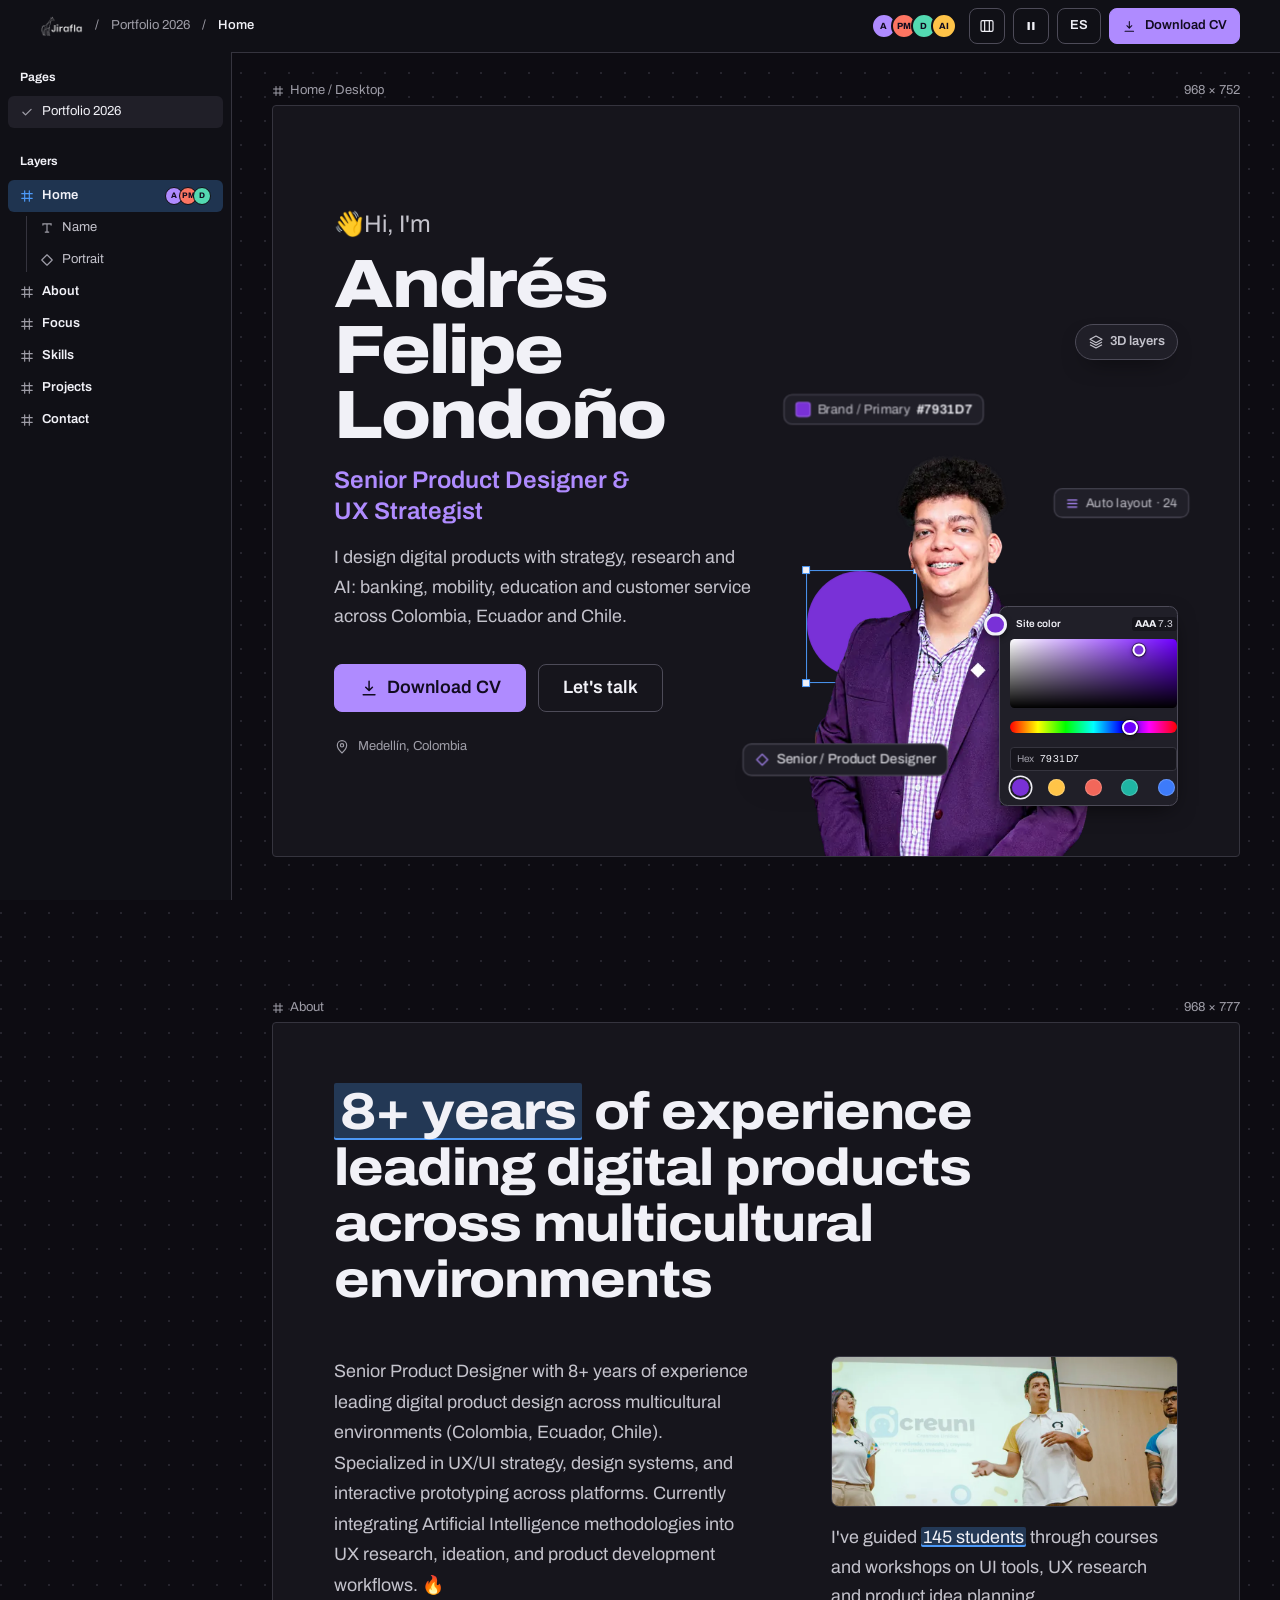
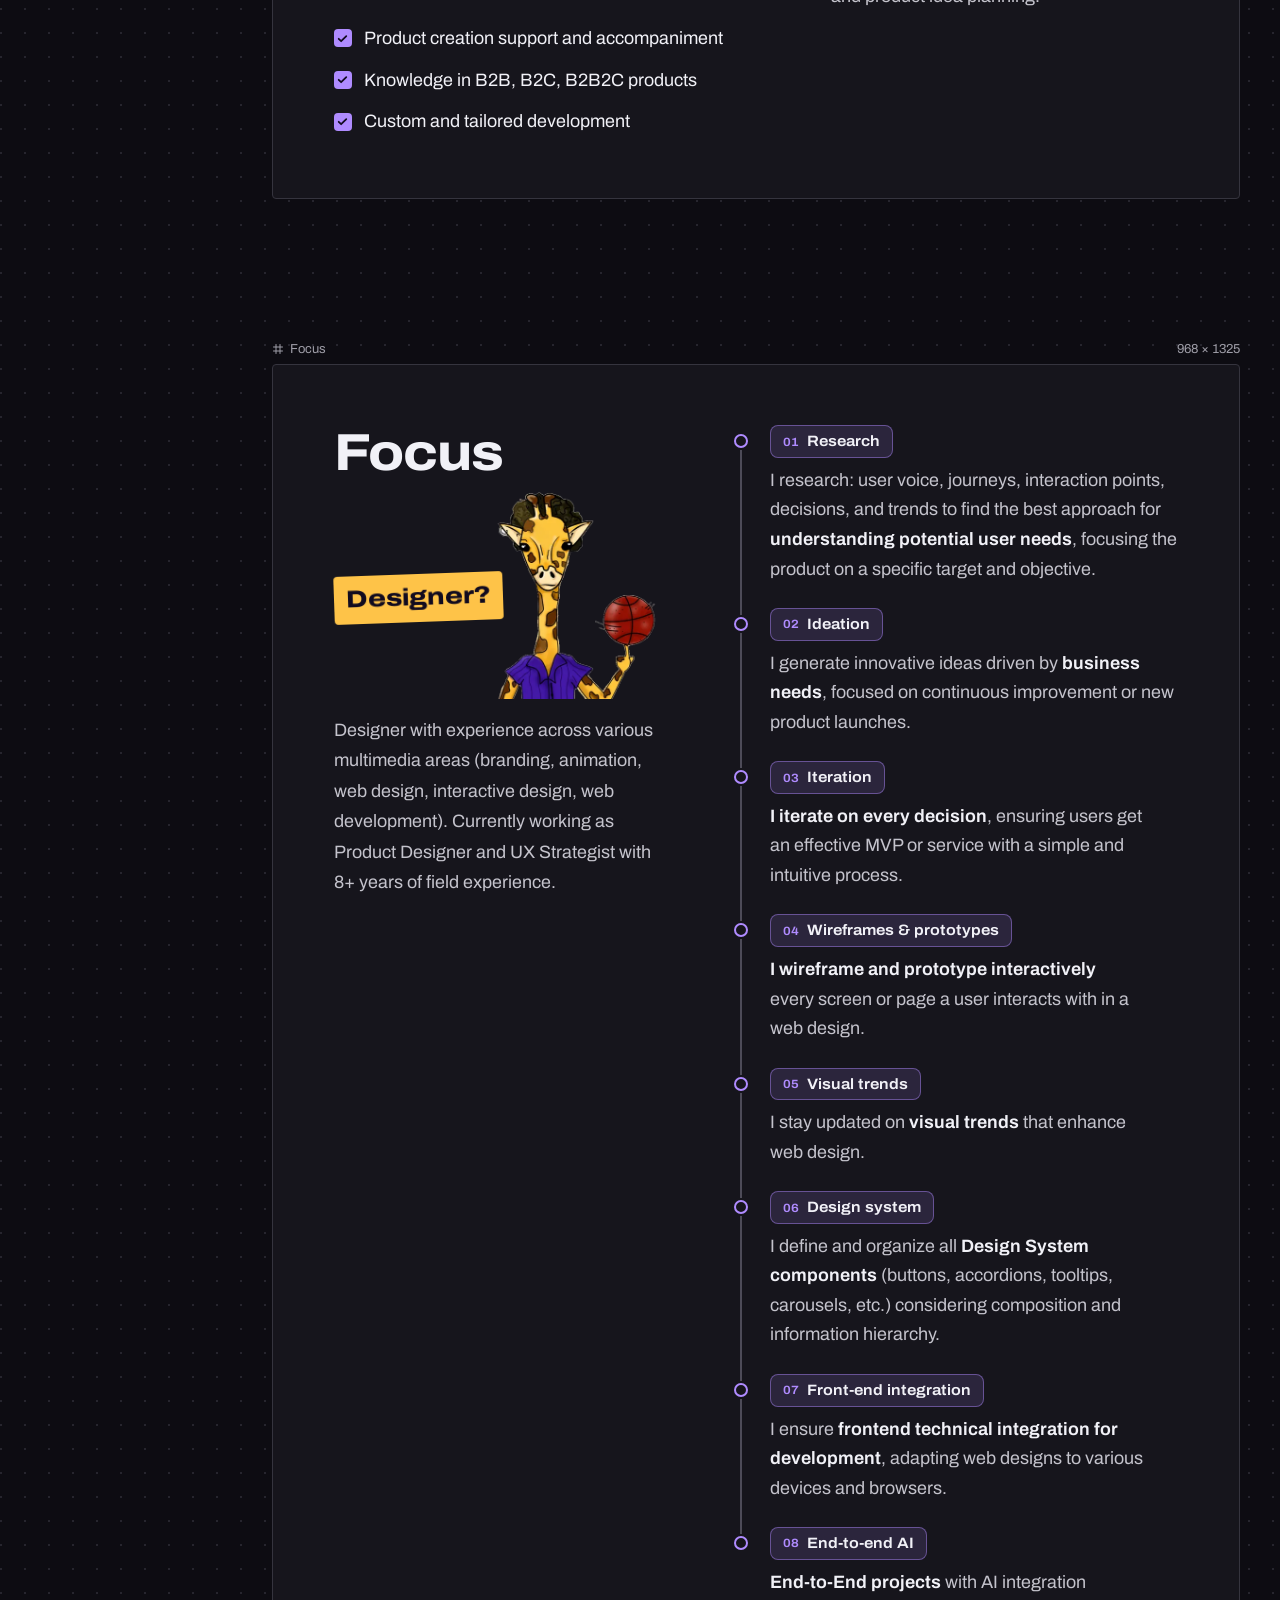
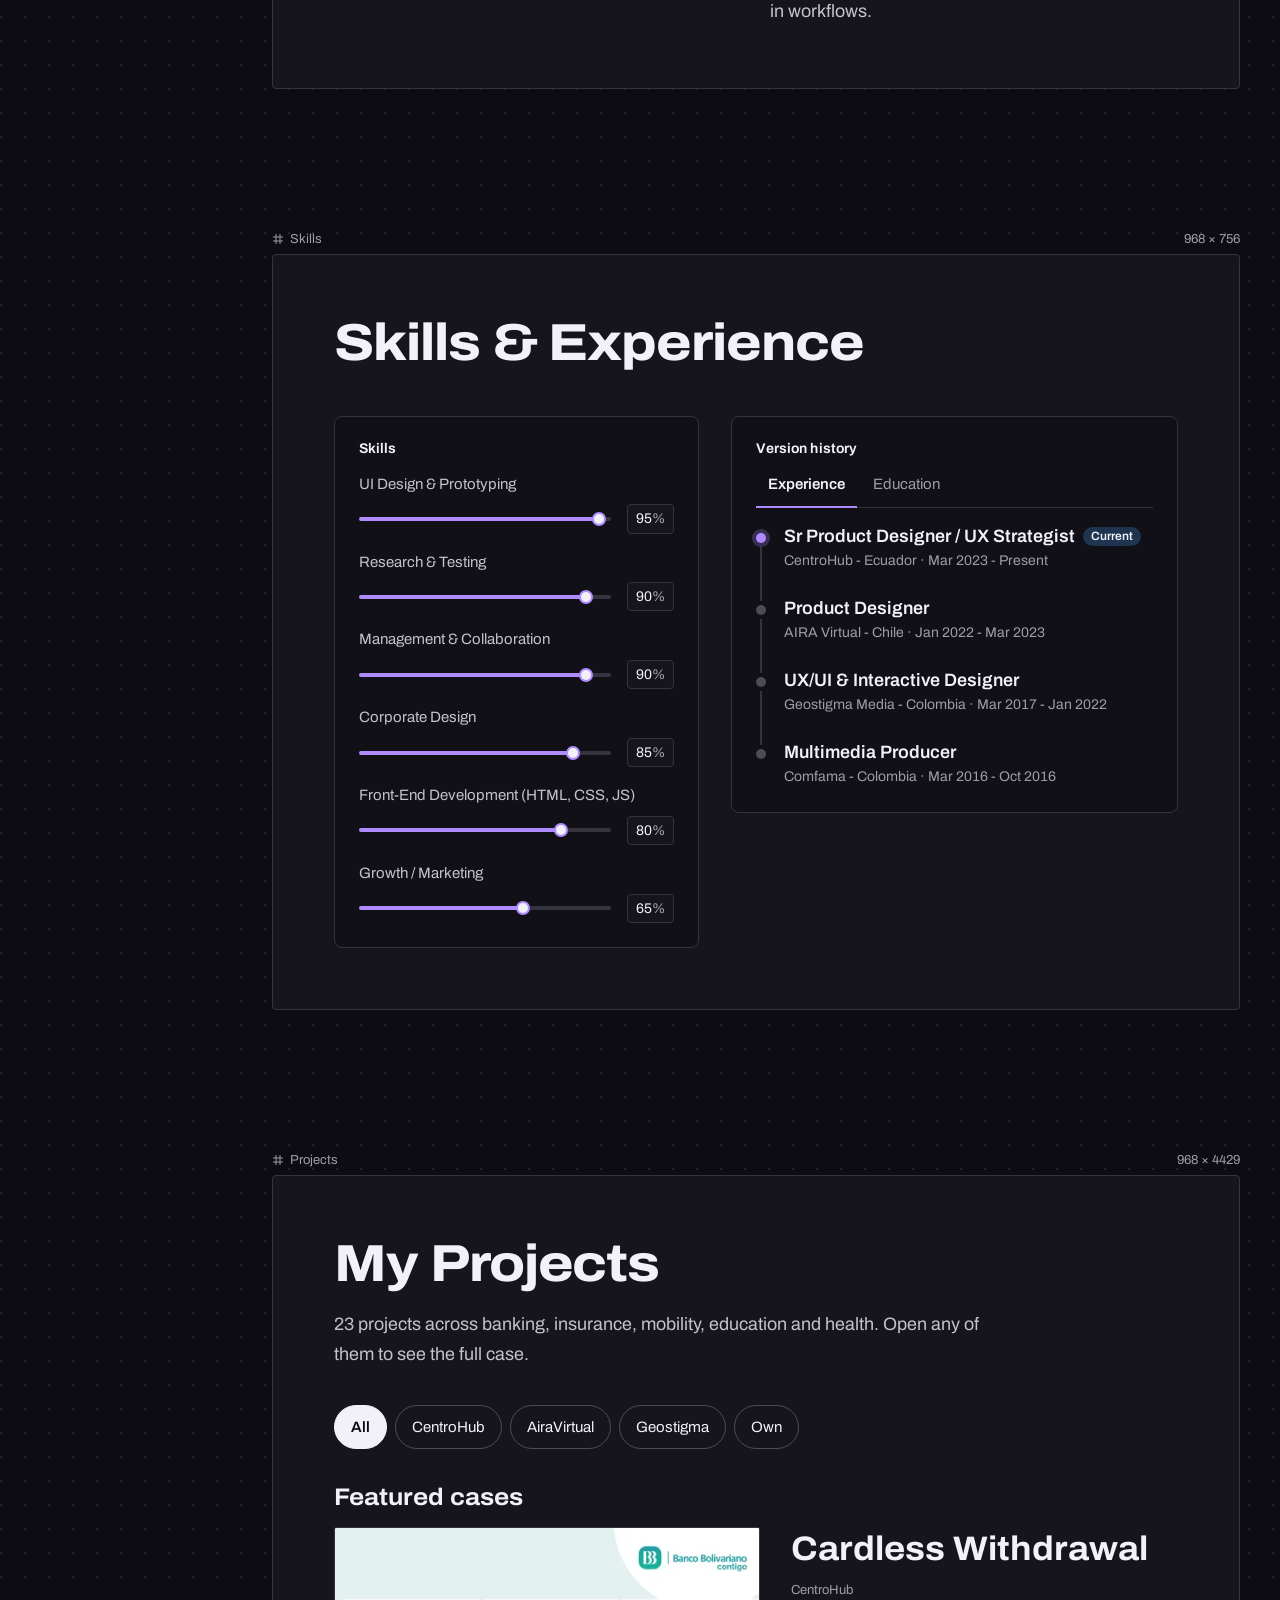
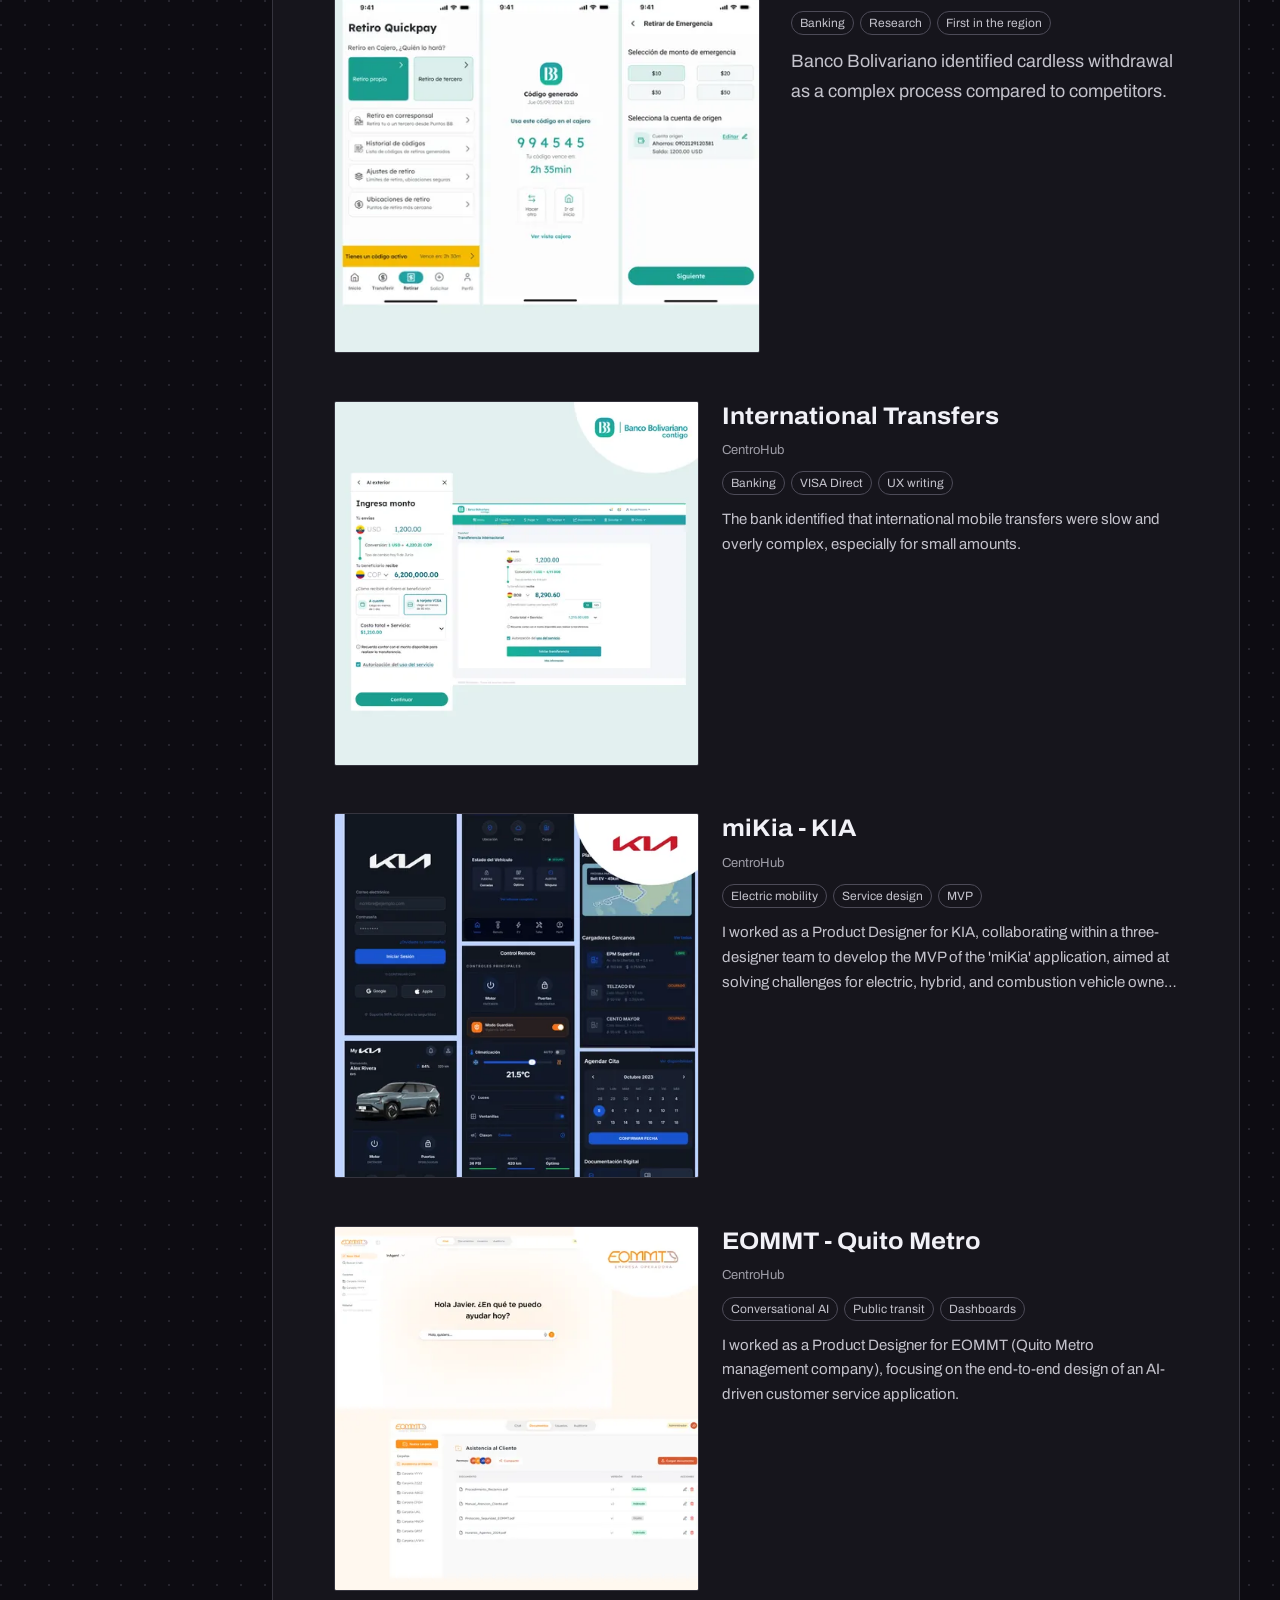
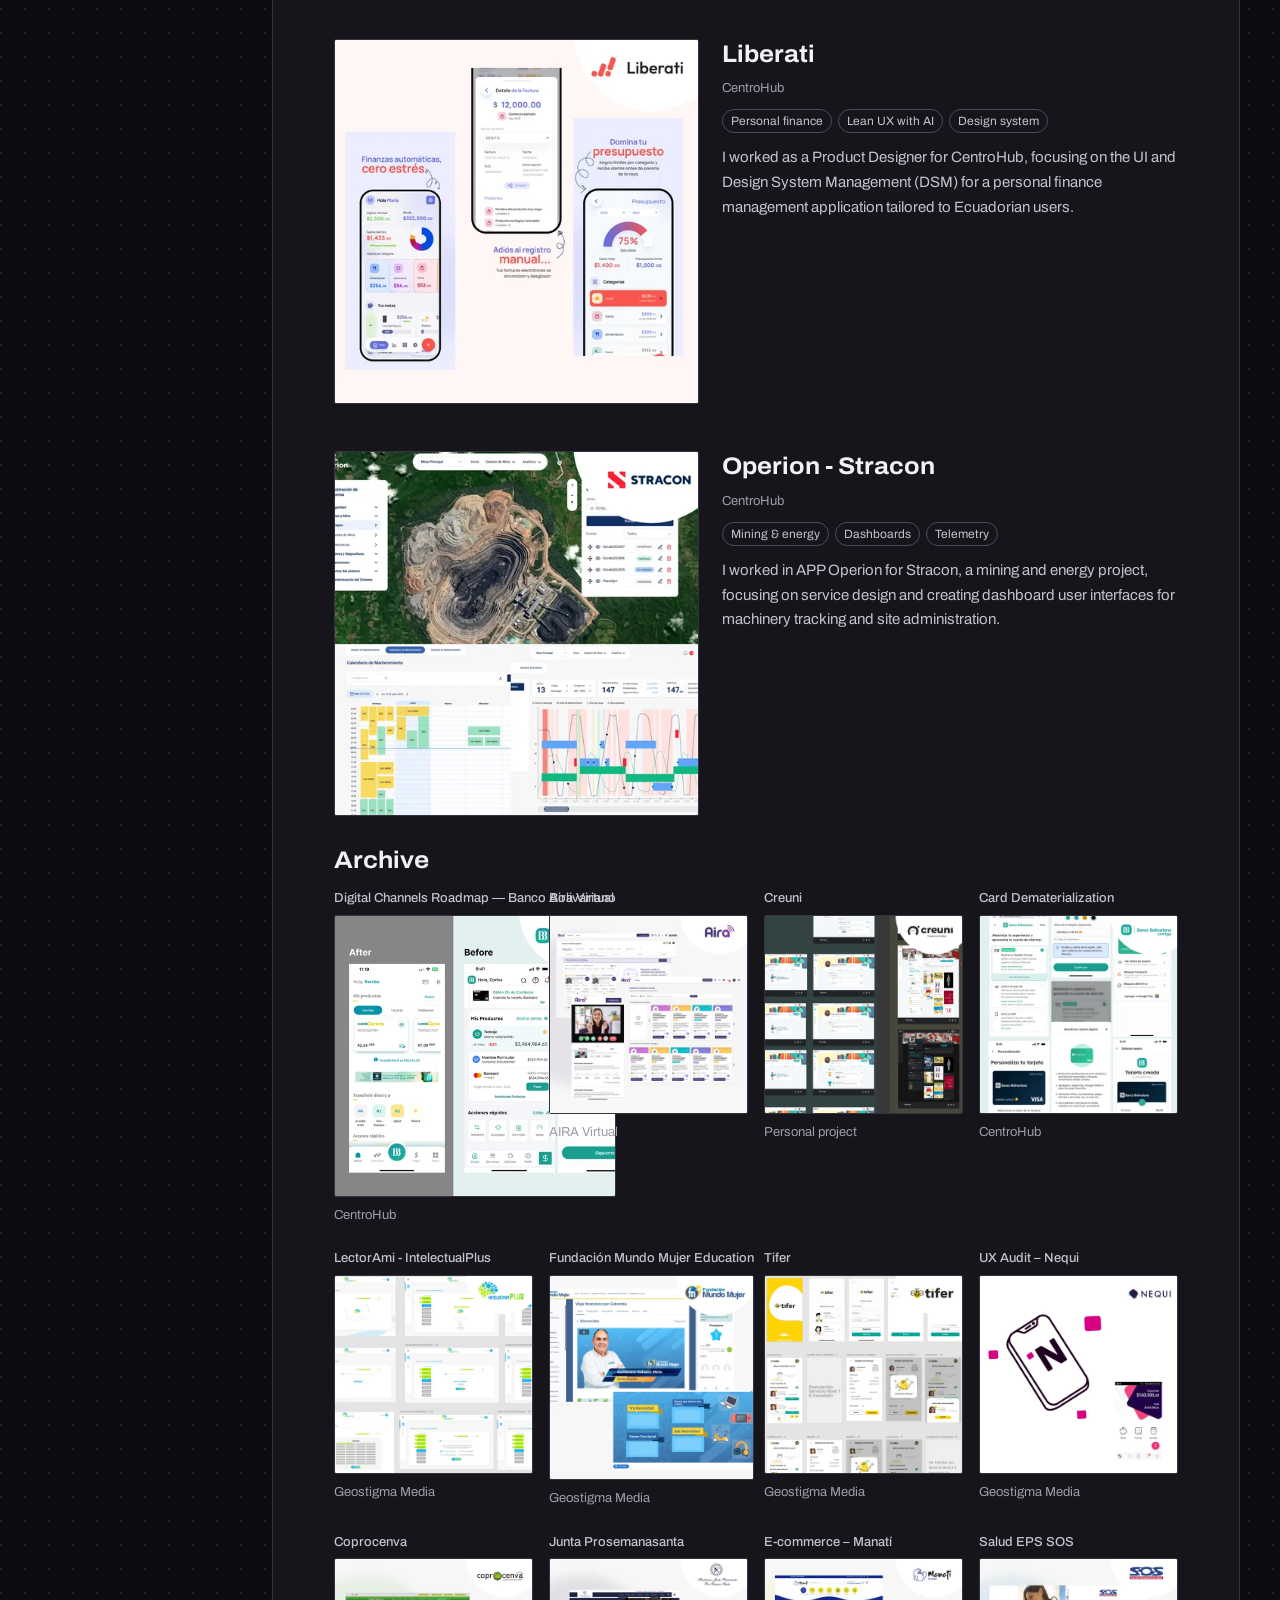
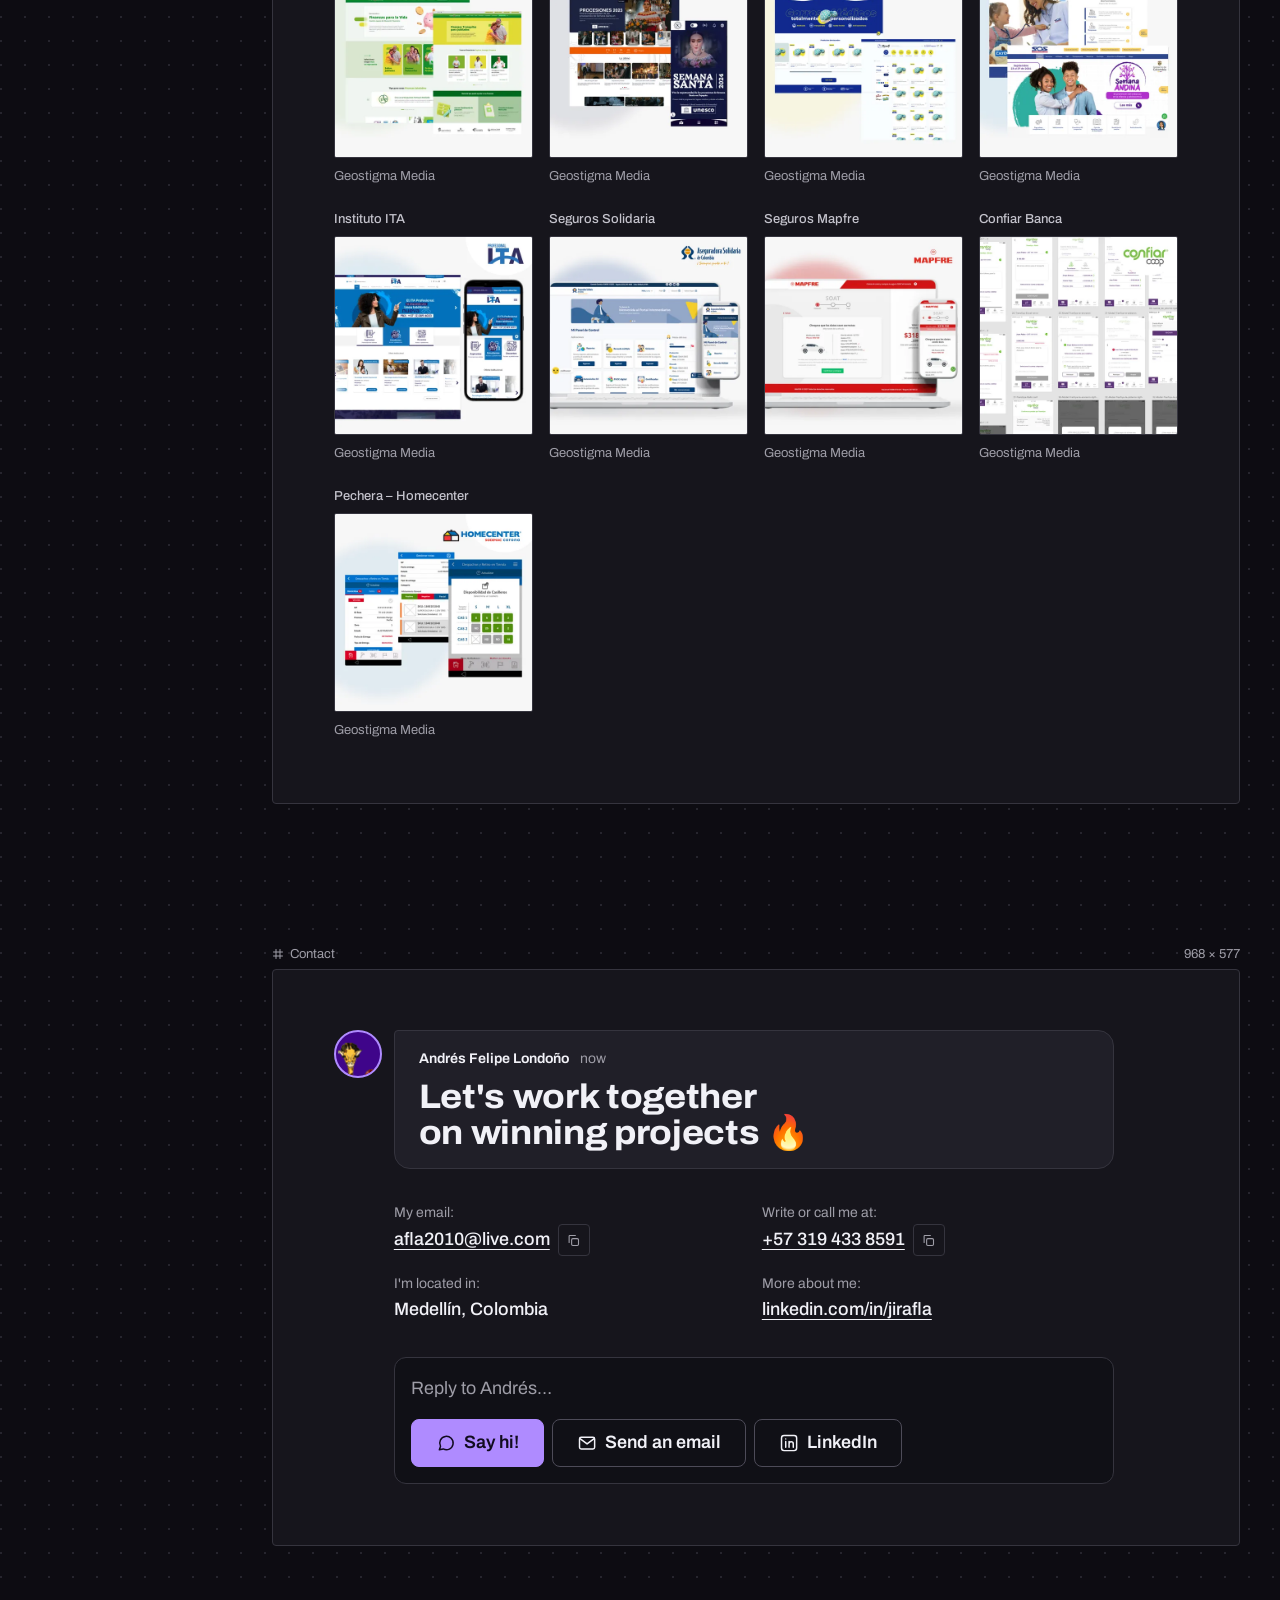
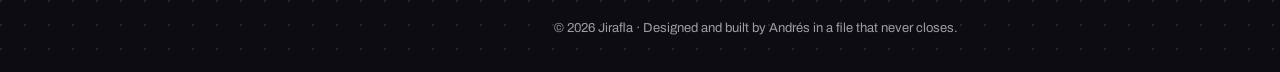
==== commit 21a84433: "F5: retrato en capas 3D y selector de color real - El retrato se separa en capas (retícula, elipse, " ====
--- a/index.html
+++ b/index.html
@@ -16,6 +16,16 @@
         // JS activo y, si se permite movimiento, el nombre del hero arranca "en edición" (los cursores lo terminan)
         (function (root) {
             root.classList.replace('no-js', 'js');
+            // El color que el visitante eligió en el selector del hero (solo dura esta visita)
+            try {
+                var accent = JSON.parse(sessionStorage.getItem('jirafla-accent'));
+                if (accent && accent.l && accent.h >= 0 && accent.c >= 0) {
+                    root.style.setProperty('--pick', accent.hex);
+                    root.style.setProperty('--brand-l', accent.l);
+                    root.style.setProperty('--brand-h', accent.h);
+                    root.style.setProperty('--brand-c', accent.c);
+                }
+            } catch (e) {}
             var off = false;
             try { off = localStorage.getItem('jirafla-collab') === 'off'; } catch (e) {}
             if (!off && !matchMedia('(prefers-reduced-motion: reduce)').matches) {
@@ -33,6 +43,7 @@
     <link rel="stylesheet" href="assets/css/sections.css">
     <link rel="stylesheet" href="assets/css/multiplayer.css">
     <link rel="stylesheet" href="assets/css/chrome.css">
+    <link rel="stylesheet" href="assets/css/stage.css">
     <script type="module" src="assets/js/main.js"></script>
 </head>
 
@@ -213,29 +224,75 @@
                     </p>
                 </div>
                 <figure class="hero__portrait hero__stage" id="retrato">
-                    <div class="hero__stage-inner">
-                        <img src="assets/img/retrato-560.webp"
-                             srcset="assets/img/retrato-560.webp 560w, assets/img/retrato-1100.webp 1100w"
-                             sizes="(min-width: 1024px) 460px, 86vw"
-                             width="1100" height="1391"
-                             alt="Andrés Felipe Londoño sonriendo, con saco morado, junto a un selector de color"
-                             data-i18n-attr="alt:hero-portrait-alt"
-                             fetchpriority="high">
-                        <!-- Capas flotantes del archivo (decorativas) -->
-                        <div class="layer-chip layer-chip--swatch" aria-hidden="true">
-                            <span class="layer-chip__swatch"></span>
-                            <span>Brand / Primary</span>
-                            <b>#3F058A</b>
-                        </div>
-                        <div class="layer-chip layer-chip--component" aria-hidden="true">
-                            <svg viewBox="0 0 24 24" fill="none" stroke="currentColor" stroke-width="2" stroke-linejoin="round"><path d="M12 3 21 12l-9 9-9-9Z"/></svg>
-                            <span>Senior / Product Designer</span>
-                        </div>
-                        <div class="layer-chip layer-chip--layout" aria-hidden="true">
-                            <svg viewBox="0 0 24 24" fill="none" stroke="currentColor" stroke-width="2" stroke-linecap="round"><path d="M4 6h16M4 12h16M4 18h16"/></svg>
-                            <span>Auto layout · 24</span>
+                    <div class="hero__stage-float">
+                        <div class="hero__stage-inner">
+                            <!-- Capas del retrato, de atrás hacia adelante. En 3D se separan en profundidad (--z) -->
+                            <div class="stage-layer stage-layer--grid" style="--z: -90" aria-hidden="true">
+                                <span class="stage-tag" data-i18n="stage-grid">Retícula · 4 columnas</span>
+                            </div>
+                            <div class="stage-layer stage-layer--shape" style="--z: -60" aria-hidden="true">
+                                <span class="stage-circle"></span>
+                                <span class="stage-tag stage-tag--shape" data-i18n="stage-ellipse">Elipse</span>
+                            </div>
+                            <div class="stage-layer stage-layer--select" style="--z: -30" aria-hidden="true">
+                                <span class="stage-select"><i class="tl"></i><i class="tr"></i><i class="bl"></i><i class="br"></i></span>
+                            </div>
+                            <div class="stage-layer stage-layer--photo">
+                                <img src="assets/img/retrato-capa-560.webp"
+                                     srcset="assets/img/retrato-capa-560.webp 560w, assets/img/retrato-capa-1100.webp 1100w"
+                                     sizes="(min-width: 768px) 420px, 86vw"
+                                     width="1100" height="1391"
+                                     alt="Andrés Felipe Londoño sonriendo, con saco morado, junto a un círculo y un selector de color"
+                                     data-i18n-attr="alt:hero-portrait-alt"
+                                     fetchpriority="high">
+                                <span class="stage-tag stage-tag--photo" aria-hidden="true">retrato.png</span>
+                                <span class="picker__dot" aria-hidden="true"></span>
+                                <!-- Selector de color real: cambia el acento de todo el sitio -->
+                                <div class="picker" role="group" aria-labelledby="picker-title">
+                                    <p class="picker__head">
+                                        <span id="picker-title" data-i18n="picker-title">Color del sitio</span>
+                                        <span class="picker__aa"><b>AAA</b> <span class="picker__ratio">7.3</span><span class="visually-hidden" data-i18n="picker-aa"> de contraste para el texto sobre el acento</span></span>
+                                    </p>
+                                    <div class="picker__sv" role="slider" tabindex="0" aria-valuemin="0" aria-valuemax="100" aria-valuenow="77"
+                                         aria-label="Saturación y brillo" data-i18n-attr="aria-label:picker-sv">
+                                        <span class="picker__thumb"></span>
+                                    </div>
+                                    <input class="picker__hue" type="range" min="0" max="359" step="1" value="266"
+                                           aria-label="Tono" data-i18n-attr="aria-label:picker-hue">
+                                    <label class="picker__hex">
+                                        <span aria-hidden="true">Hex</span>
+                                        <input type="text" value="7931D7" maxlength="7" spellcheck="false" autocomplete="off" autocapitalize="characters"
+                                               aria-label="Código hexadecimal" data-i18n-attr="aria-label:picker-hex">
+                                    </label>
+                                    <div class="picker__swatches">
+                                        <button type="button" data-color="#7931D7" style="background: #7931D7" aria-label="Morado original" data-i18n-attr="aria-label:picker-sw-original"></button>
+                                        <button type="button" data-color="#FFC448" style="background: #FFC448" aria-label="Ámbar Jirafla" data-i18n-attr="aria-label:picker-sw-amber"></button>
+                                        <button type="button" data-color="#F2675A" style="background: #F2675A" aria-label="Coral" data-i18n-attr="aria-label:picker-sw-coral"></button>
+                                        <button type="button" data-color="#1FB5A3" style="background: #1FB5A3" aria-label="Turquesa" data-i18n-attr="aria-label:picker-sw-teal"></button>
+                                        <button type="button" data-color="#3D7BFA" style="background: #3D7BFA" aria-label="Azul" data-i18n-attr="aria-label:picker-sw-blue"></button>
+                                    </div>
+                                </div>
+                            </div>
+                            <!-- Capas flotantes del archivo (decorativas) -->
+                            <div class="layer-chip layer-chip--swatch" style="--z: 90" aria-hidden="true">
+                                <span class="layer-chip__swatch"></span>
+                                <span>Brand / Primary</span>
+                                <b class="layer-chip__hex">#7931D7</b>
+                            </div>
+                            <div class="layer-chip layer-chip--component" style="--z: 120" aria-hidden="true">
+                                <svg viewBox="0 0 24 24" fill="none" stroke="currentColor" stroke-width="2" stroke-linejoin="round"><path d="M12 3 21 12l-9 9-9-9Z"/></svg>
+                                <span>Senior / Product Designer</span>
+                            </div>
+                            <div class="layer-chip layer-chip--layout" style="--z: 60" aria-hidden="true">
+                                <svg viewBox="0 0 24 24" fill="none" stroke="currentColor" stroke-width="2" stroke-linecap="round"><path d="M4 6h16M4 12h16M4 18h16"/></svg>
+                                <span>Auto layout · 24</span>
+                            </div>
                         </div>
                     </div>
+                    <button class="stage-toggle" type="button" aria-pressed="false">
+                        <svg viewBox="0 0 24 24" fill="none" stroke="currentColor" stroke-width="1.75" stroke-linejoin="round" aria-hidden="true"><path d="m12 3 9 5-9 5-9-5 9-5Z"/><path d="m3 12 9 5 9-5M3 16l9 5 9-5"/></svg>
+                        <span data-i18n="stage-toggle">Capas en 3D</span>
+                    </button>
                 </figure>
             </div>
         </section>
--- a/assets/css/tokens.css
+++ b/assets/css/tokens.css
@@ -16,10 +16,16 @@
   --ink-2: oklch(0.82 0.012 290);
   --ink-3: oklch(0.7 0.014 290);
 
-  /* Marca */
-  --brand: oklch(0.72 0.17 296);
+  /* Marca. El selector del hero cambia luminosidad, croma y tono; la luminosidad nunca baja
+     de 0.72, así el texto sobre el acento conserva al menos el contraste original (AAA). */
+  --brand-l: 0.72;
+  --brand-h: 296;
+  --brand-c: 0.17;
+  --brand: oklch(var(--brand-l) var(--brand-c) var(--brand-h));
+  --brand-hover: oklch(calc(var(--brand-l) + 0.06) calc(var(--brand-c) * 0.88) var(--brand-h));
   --brand-deep: #3f058a;
-  --on-brand: oklch(0.17 0.04 296);
+  --on-brand: oklch(0.17 0.04 var(--brand-h));
+  --pick: #7931d7; /* el color elegido tal cual: círculo del retrato y muestra */
   --amber: oklch(0.85 0.15 82);
   --select: oklch(0.68 0.16 255);
   --select-wash: oklch(0.68 0.16 255 / 0.26);
--- a/assets/css/base.css
+++ b/assets/css/base.css
@@ -169,8 +169,8 @@
 }
 
 .btn--primary:hover {
-  background: oklch(0.78 0.15 296);
-  border-color: oklch(0.78 0.15 296);
+  background: var(--brand-hover);
+  border-color: var(--brand-hover);
 }
 
 .btn--small {
@@ -189,6 +189,8 @@
 .canvas {
   display: grid;
   gap: var(--frame-gap);
+  /* Lo que se anima (filtros, arrastres) nunca ensancha la página */
+  overflow-x: clip;
   padding: calc(var(--topbar-h) + var(--space-6)) var(--gutter) var(--space-8);
 }
 
--- a/assets/css/sections.css
+++ b/assets/css/sections.css
@@ -64,6 +64,8 @@
 .hero__portrait {
   justify-self: center;
   width: min(100%, 420px);
+  /* Arriba queda el botón "Capas en 3D"; abajo, el retrato toca el borde del frame */
+  margin-top: var(--space-7);
   margin-bottom: calc(-1 * var(--frame-pad));
 }
 
@@ -74,10 +76,17 @@
 }
 
 @media (min-width: 768px) {
+  /* El nombre se mide contra el ancho real del frame (con o sin paneles), no contra la ventana,
+     así el retrato con sus capas y su selector conserva espacio */
   .hero {
-    grid-template-columns: minmax(0, 1.25fr) minmax(0, 0.75fr);
+    container-type: inline-size;
+    grid-template-columns: minmax(0, 1.05fr) minmax(0, 0.95fr);
     align-items: end;
     min-height: min(760px, calc(100dvh - var(--topbar-h) - 6rem));
+  }
+
+  .hero__name {
+    font-size: clamp(2.75rem, 1rem + 6.2cqi, 6rem);
   }
 
   .hero__text {
@@ -394,7 +403,7 @@
 
 .version--current::before {
   background: var(--brand);
-  box-shadow: 0 0 0 4px oklch(0.72 0.17 296 / 0.25);
+  box-shadow: 0 0 0 4px color-mix(in oklch, var(--brand) 25%, transparent);
 }
 
 .version__title {
@@ -935,9 +944,9 @@
   align-items: center;
   gap: var(--space-2);
   padding: 4px var(--space-3);
-  border: 1px solid oklch(0.72 0.17 296 / 0.45);
+  border: 1px solid color-mix(in oklch, var(--brand) 45%, transparent);
   border-radius: var(--radius-2);
-  background: oklch(0.72 0.17 296 / 0.14);
+  background: color-mix(in oklch, var(--brand) 14%, transparent);
   color: var(--ink);
   font-size: 0.9375rem;
   font-weight: 650;
--- a/assets/css/multiplayer.css
+++ b/assets/css/multiplayer.css
@@ -375,14 +375,14 @@
 }
 
 .btn.is-hovered {
-  background: oklch(0.78 0.15 296);
+  background: var(--brand-hover);
 }
 
 .reply__prompt.is-typing {
   color: var(--ink);
 }
 
-/* ─── Hero: nombre editable y capas en 3D ─────────────────────────────────── */
+/* ─── Hero: nombre editable (las capas 3D viven en stage.css) ──────────────── */
 .hero__name {
   width: fit-content;
 }
@@ -395,111 +395,3 @@
   font-stretch: 78%;
   font-weight: 450;
 }
-
-.hero__stage {
-  perspective: 1100px;
-}
-
-.hero__stage-inner {
-  position: relative;
-  transform-style: preserve-3d;
-  transform: rotateX(var(--rx, 0deg)) rotateY(var(--ry, 0deg));
-  transition: transform 700ms var(--ease-out);
-}
-
-.hero__stage-inner img {
-  transform: translateZ(0);
-}
-
-.layer-chip {
-  position: absolute;
-  display: flex;
-  align-items: center;
-  gap: 6px;
-  padding: 6px 10px;
-  border: 1px solid var(--border-strong);
-  border-radius: var(--radius-2);
-  background: var(--frame-raised);
-  box-shadow: 0 14px 30px -14px oklch(0 0 0 / 0.8);
-  color: var(--ink-2);
-  font-size: 0.75rem;
-  line-height: 1.2;
-  white-space: nowrap;
-}
-
-.layer-chip svg {
-  width: 13px;
-  height: 13px;
-  color: var(--brand);
-}
-
-.layer-chip b {
-  color: var(--ink);
-  font-weight: 600;
-  font-variant-numeric: tabular-nums;
-}
-
-.layer-chip__swatch {
-  width: 14px;
-  height: 14px;
-  border-radius: 3px;
-  background: var(--brand-deep);
-  box-shadow: inset 0 0 0 1px oklch(1 0 0 / 0.25);
-}
-
-.layer-chip--swatch {
-  top: 9%;
-  left: 2%;
-  transform: translateZ(90px);
-}
-
-.layer-chip--layout {
-  top: 26%;
-  right: 0;
-  transform: translateZ(60px);
-}
-
-.layer-chip--component {
-  top: 74%;
-  left: -6%;
-  transform: translateZ(120px);
-  color: var(--brand);
-}
-
-.layer-chip--component span {
-  color: var(--ink);
-}
-
-@media (max-width: 639px) {
-  .layer-chip {
-    padding: 5px 8px;
-    font-size: 0.6875rem;
-  }
-
-  .layer-chip--component {
-    left: 0;
-  }
-}
-
-@media (prefers-reduced-motion: no-preference) {
-  .hero__stage.is-floating .hero__stage-inner {
-    animation: stage-float 9s ease-in-out infinite;
-  }
-}
-
-@keyframes stage-float {
-  0%,
-  100% {
-    transform: rotateX(2deg) rotateY(-5deg);
-  }
-  50% {
-    transform: rotateX(-2deg) rotateY(6deg);
-  }
-}
-
-@media (prefers-reduced-motion: reduce) {
-  .hero__stage-inner {
-    transform: none;
-    transition: none;
-  }
-}
--- a/assets/css/chrome.css
+++ b/assets/css/chrome.css
@@ -78,7 +78,8 @@
   }
 }
 
-@media (min-width: 1280px) {
+/* El inspector llega desde 1440 px: en laptops de 1366 el contenido necesita ese ancho */
+@media (min-width: 1440px) {
   :root {
     --panel-right: 248px;
   }
--- a/assets/css/stage.css
+++ b/assets/css/stage.css
@@ -0,0 +1,499 @@
+/* Hero en 3D: el retrato es una pila de capas (retícula, elipse, selección, foto con su selector
+   de color y chips) que se separan en profundidad. El selector es real: cambia el acento del sitio.
+   Las posiciones en % salen de profile.png (1103 × 1395); ver scripts/optimize-images.py. */
+
+/* ─── Escenario ───────────────────────────────────────────────────────────── */
+.hero__stage {
+  --persp: 1100;
+  position: relative;
+  perspective: calc(var(--persp) * 1px);
+}
+
+.hero__stage-float,
+.hero__stage-inner {
+  transform-style: preserve-3d;
+}
+
+.hero__stage-inner {
+  /* --d multiplica la distancia entre capas; --ex/--ey/--es giran y alejan la pila al separarla */
+  --d: 1;
+  --ex: 0deg;
+  --ey: 0deg;
+  --es: 1;
+  position: relative;
+  transform:
+    rotateX(calc(var(--rx, 0deg) + var(--ex)))
+    rotateY(calc(var(--ry, 0deg) + var(--ey)))
+    scale(var(--es));
+  transition: transform 700ms var(--ease-out);
+}
+
+/* Vista explotada: al cargar (mientras el equipo termina el hero) y con el botón "Capas en 3D" */
+.scene-hero .hero__stage-inner,
+.hero__stage.is-intro .hero__stage-inner,
+.hero__stage.is-exploded .hero__stage-inner {
+  --d: 2.2;
+  --ex: 8deg;
+  --ey: 22deg;
+  --es: 0.84;
+  translate: 4% 0;
+  transition-duration: 1100ms;
+}
+
+.hero__stage-inner {
+  transition-property: transform, translate;
+}
+
+/* Cada capa ocupa todo el retrato. Se aleja en Z y se escala para compensar la perspectiva:
+   de frente se ve igual que la foto plana; al girar aparece la profundidad. */
+.stage-layer {
+  position: absolute;
+  inset: 0;
+  transform:
+    translateZ(calc(var(--z) * var(--d) * 1px))
+    scale(calc(1 - var(--z) * var(--d) / var(--persp)));
+  transition: transform 1100ms var(--ease-out), opacity 500ms var(--ease-out);
+}
+
+.stage-layer--photo {
+  --z: 0;
+  position: relative;
+  container-type: inline-size;
+}
+
+.stage-layer--photo img {
+  width: 100%;
+}
+
+/* Retícula de 4 columnas, como un layout grid de Figma: solo se ve con las capas separadas */
+.stage-layer--grid {
+  padding-inline: 5%;
+  border: 1px dashed var(--border-strong);
+  border-radius: var(--radius-1);
+  background-image: linear-gradient(oklch(0.68 0.21 25 / 0.08), oklch(0.68 0.21 25 / 0.08));
+  background-origin: content-box;
+  background-clip: content-box;
+  background-repeat: space;
+  background-size: 21% 100%;
+  opacity: 0;
+}
+
+.stage-circle {
+  position: absolute;
+  left: 3.99%;
+  top: 41.65%;
+  width: 27.47%;
+  aspect-ratio: 1;
+  border-radius: 50%;
+  background: var(--pick);
+}
+
+.stage-select {
+  position: absolute;
+  left: 3.54%;
+  top: 41.36%;
+  width: 28.83%;
+  height: 23.15%;
+  border: 1.5px solid var(--select);
+}
+
+.stage-select i {
+  position: absolute;
+  width: 8px;
+  height: 8px;
+  border: 1.5px solid var(--select);
+  background: var(--ink);
+}
+
+.stage-select .tl { top: -5px; left: -5px; }
+.stage-select .tr { top: -5px; right: -5px; }
+.stage-select .bl { bottom: -5px; left: -5px; }
+.stage-select .br { bottom: -5px; right: -5px; }
+
+/* Nombre de cada capa, visible solo en la vista explotada */
+.stage-tag {
+  position: absolute;
+  top: 3%;
+  left: 4%;
+  padding: 1px 6px;
+  border-radius: 3px;
+  background: var(--select);
+  color: var(--on-brand);
+  font-size: 0.6875rem;
+  font-weight: 650;
+  line-height: 1.4;
+  white-space: nowrap;
+  opacity: 0;
+  transition: opacity 500ms var(--ease-out);
+}
+
+.stage-tag--shape {
+  top: calc(41.36% - 2.6em);
+}
+
+.stage-tag--photo {
+  top: 14%;
+  left: 30%;
+}
+
+.scene-hero .stage-layer--grid,
+.is-intro .stage-layer--grid,
+.is-exploded .stage-layer--grid,
+.scene-hero .stage-tag,
+.is-intro .stage-tag,
+.is-exploded .stage-tag {
+  opacity: 1;
+}
+
+/* ─── Chips flotantes ─────────────────────────────────────────────────────── */
+.layer-chip {
+  position: absolute;
+  display: flex;
+  align-items: center;
+  gap: 6px;
+  padding: 6px 10px;
+  border: 1px solid var(--border-strong);
+  border-radius: var(--radius-2);
+  background: var(--frame-raised);
+  box-shadow: 0 14px 30px -14px oklch(0 0 0 / 0.8);
+  color: var(--ink-2);
+  font-size: 0.75rem;
+  line-height: 1.2;
+  white-space: nowrap;
+  transform: translateZ(calc(var(--z) * var(--d) * 1px));
+  transition: transform 1100ms var(--ease-out);
+}
+
+.layer-chip svg {
+  width: 13px;
+  height: 13px;
+  color: var(--brand);
+}
+
+.layer-chip b {
+  color: var(--ink);
+  font-weight: 600;
+  font-variant-numeric: tabular-nums;
+}
+
+.layer-chip__swatch {
+  width: 14px;
+  height: 14px;
+  border-radius: 3px;
+  background: var(--pick);
+  box-shadow: inset 0 0 0 1px oklch(1 0 0 / 0.25);
+}
+
+.layer-chip--swatch {
+  top: 9%;
+  left: 2%;
+}
+
+.layer-chip--layout {
+  top: 26%;
+  right: 0;
+}
+
+.layer-chip--component {
+  top: 74%;
+  left: -6%;
+  color: var(--brand);
+}
+
+.layer-chip--component span {
+  color: var(--ink);
+}
+
+@media (max-width: 639px) {
+  .layer-chip {
+    padding: 5px 8px;
+    font-size: 0.6875rem;
+  }
+
+  .layer-chip--component {
+    left: 0;
+  }
+}
+
+/* ─── Botón "Capas en 3D" ─────────────────────────────────────────────────── */
+/* Justo encima del retrato, a la derecha, como la barra flotante de Figma sobre una selección:
+   así no choca con los chips cuando la pila se separa */
+.stage-toggle {
+  position: absolute;
+  right: 0;
+  bottom: calc(100% + var(--space-2));
+  z-index: 1;
+  display: inline-flex;
+  align-items: center;
+  gap: 6px;
+  min-height: 36px;
+  padding: 0 var(--space-3);
+  border: 1px solid var(--border-strong);
+  border-radius: 999px;
+  background: var(--frame-raised);
+  box-shadow: 0 10px 24px -12px oklch(0 0 0 / 0.8);
+  color: var(--ink-2);
+  font-size: 0.8125rem;
+  font-weight: 600;
+  transition: background-color var(--dur-fast) var(--ease-out), border-color var(--dur-fast) var(--ease-out),
+    color var(--dur-fast) var(--ease-out);
+}
+
+.stage-toggle svg {
+  width: 16px;
+  height: 16px;
+}
+
+.stage-toggle:hover {
+  border-color: var(--ink-3);
+  color: var(--ink);
+}
+
+.stage-toggle[aria-pressed="true"] {
+  border-color: var(--select);
+  background: var(--select-wash);
+  color: var(--ink);
+}
+
+/* ─── Selector de color ───────────────────────────────────────────────────── */
+/* Ocupa exactamente el lugar del picker que traía la foto (y un poco más, para tapar el corte) */
+.picker {
+  position: absolute;
+  top: 48.85%;
+  right: 0;
+  bottom: 10.2%;
+  left: 53.75%;
+  display: grid;
+  grid-template-rows: auto minmax(0, 1fr) auto auto auto;
+  gap: 2cqi;
+  padding: 2.4cqi;
+  border: 1px solid var(--border-strong);
+  border-radius: 2.2cqi;
+  background: var(--frame-raised);
+  box-shadow: 0 2cqi 6cqi -2cqi oklch(0 0 0 / 0.7);
+  color: var(--ink-2);
+  font-size: max(10px, 2.6cqi);
+  line-height: 1.2;
+}
+
+.picker__head {
+  display: flex;
+  align-items: center;
+  justify-content: space-between;
+  gap: 1cqi;
+  padding-left: 1.6cqi;
+  color: var(--ink);
+  font-weight: 600;
+  white-space: nowrap;
+}
+
+.picker__aa {
+  padding: 0.3cqi 1cqi;
+  border-radius: 0.8cqi;
+  background: var(--frame);
+  color: var(--ink-2);
+  font-weight: 500;
+  font-variant-numeric: tabular-nums;
+}
+
+.picker__aa b {
+  color: var(--ink);
+  font-weight: 750;
+}
+
+.picker__sv {
+  position: relative;
+  border-radius: 1.2cqi;
+  background:
+    linear-gradient(to top, #000, transparent),
+    linear-gradient(to right, #fff, hsl(var(--hue, 266) 100% 50%));
+  cursor: crosshair;
+  touch-action: none;
+}
+
+.picker__thumb {
+  position: absolute;
+  left: calc(var(--s, 0.77) * 100%);
+  top: calc((1 - var(--v, 0.84)) * 100%);
+  width: max(11px, 3.4cqi);
+  aspect-ratio: 1;
+  translate: -50% -50%;
+  border: 2px solid #fff;
+  border-radius: 50%;
+  background: var(--pick);
+  box-shadow: 0 0 0 1px oklch(0 0 0 / 0.45), 0 1px 4px oklch(0 0 0 / 0.5);
+  pointer-events: none;
+}
+
+.picker__hue {
+  --track: linear-gradient(to right, #f00 0%, #ff0 16.7%, #0f0 33.3%, #0ff 50%, #00f 66.7%, #f0f 83.3%, #f00 100%);
+  width: 100%;
+  height: max(20px, 6cqi);
+  margin: 0;
+  background: none;
+  cursor: pointer;
+  -webkit-appearance: none;
+  appearance: none;
+}
+
+.picker__hue::-webkit-slider-runnable-track {
+  height: max(9px, 3cqi);
+  border-radius: 999px;
+  background: var(--track);
+}
+
+.picker__hue::-moz-range-track {
+  height: max(9px, 3cqi);
+  border-radius: 999px;
+  background: var(--track);
+}
+
+.picker__hue::-webkit-slider-thumb {
+  width: max(13px, 4cqi);
+  height: max(13px, 4cqi);
+  margin-top: calc((max(9px, 3cqi) - max(13px, 4cqi)) / 2);
+  border: 2px solid #fff;
+  border-radius: 50%;
+  background: hsl(var(--hue, 266) 100% 50%);
+  box-shadow: 0 0 0 1px oklch(0 0 0 / 0.45), 0 1px 4px oklch(0 0 0 / 0.5);
+  -webkit-appearance: none;
+  appearance: none;
+}
+
+.picker__hue::-moz-range-thumb {
+  width: max(13px, 4cqi);
+  height: max(13px, 4cqi);
+  box-sizing: border-box;
+  border: 2px solid #fff;
+  border-radius: 50%;
+  background: hsl(var(--hue, 266) 100% 50%);
+  box-shadow: 0 0 0 1px oklch(0 0 0 / 0.45), 0 1px 4px oklch(0 0 0 / 0.5);
+}
+
+.picker__hex {
+  display: flex;
+  align-items: center;
+  gap: 1.6cqi;
+  height: max(22px, 6.4cqi);
+  padding: 0 1.6cqi;
+  border: 1px solid var(--border);
+  border-radius: 1cqi;
+  background: var(--frame);
+  color: var(--ink-3);
+  cursor: text;
+}
+
+.picker__hex:focus-within {
+  border-color: var(--select);
+  box-shadow: 0 0 0 1px var(--select);
+}
+
+.picker__hex input {
+  flex: 1;
+  min-width: 0;
+  height: 100%;
+  padding: 0;
+  border: 0;
+  outline: none;
+  background: none;
+  color: var(--ink);
+  font-size: inherit;
+  font-variant-numeric: tabular-nums;
+  letter-spacing: 0.04em;
+  text-transform: uppercase;
+}
+
+/* iOS amplía la página si un campo tiene menos de 16 px */
+@media (pointer: coarse) {
+  .picker__hex input {
+    font-size: 16px;
+  }
+}
+
+.picker__swatches {
+  display: flex;
+  justify-content: space-between;
+  padding-inline: 0.6cqi;
+}
+
+.picker__swatches button {
+  width: max(15px, 4.4cqi);
+  aspect-ratio: 1;
+  padding: 0;
+  border: 0;
+  border-radius: 50%;
+  box-shadow: inset 0 0 0 1px oklch(1 0 0 / 0.2);
+  transition: box-shadow var(--dur-fast) var(--ease-out);
+}
+
+.picker__swatches button[aria-pressed="true"] {
+  box-shadow: 0 0 0 2px var(--frame-raised), 0 0 0 3.5px var(--ink);
+}
+
+/* Retrato angosto (móviles chicos, laptop con los dos paneles): el selector se queda con lo
+   esencial (brillo, tono y muestras) para que cada control conserve un tamaño usable */
+@container (max-width: 299px) {
+  .picker {
+    grid-template-rows: minmax(0, 1fr) auto auto;
+  }
+
+  .picker__head,
+  .picker__hex {
+    display: none;
+  }
+}
+
+/* La muestra redonda que "abrió" el selector, encima del borde izquierdo */
+.picker__dot {
+  position: absolute;
+  top: 52.62%;
+  left: 49.82%;
+  z-index: 1;
+  width: 5.9%;
+  aspect-ratio: 1;
+  translate: 0 -50%;
+  border: 0.9cqi solid var(--ink);
+  border-radius: 50%;
+  background: var(--pick);
+  box-shadow: 0 0.6cqi 1.6cqi oklch(0 0 0 / 0.45);
+}
+
+/* ─── Movimiento ──────────────────────────────────────────────────────────── */
+@media (prefers-reduced-motion: no-preference) {
+  .hero__stage.is-floating .hero__stage-float {
+    animation: stage-float 9s ease-in-out infinite;
+  }
+
+  /* Al tocar el selector, la pila deja de flotar para que se pueda apuntar */
+  .hero__stage.is-held .hero__stage-float {
+    animation-play-state: paused;
+  }
+}
+
+@keyframes stage-float {
+  0%,
+  100% {
+    transform: rotateX(2deg) rotateY(-5deg);
+  }
+  50% {
+    transform: rotateX(-2deg) rotateY(6deg);
+  }
+}
+
+/* Sin animaciones: la vista explotada sigue disponible, pero cambia sin transición */
+@media (prefers-reduced-motion: reduce) {
+  .hero__stage-inner,
+  .stage-layer,
+  .stage-tag,
+  .layer-chip {
+    transition: none;
+  }
+}
+
+/* ─── Proyectos destacados: la imagen se inclina hacia el puntero ─────────── */
+@media (hover: hover) and (pointer: fine) and (prefers-reduced-motion: no-preference) {
+  .project--featured .project__media {
+    transform: perspective(900px) rotateX(var(--tilt-x, 0deg)) rotateY(var(--tilt-y, 0deg));
+    transition: transform 500ms var(--ease-out), outline-color var(--dur-fast) var(--ease-out);
+  }
+}
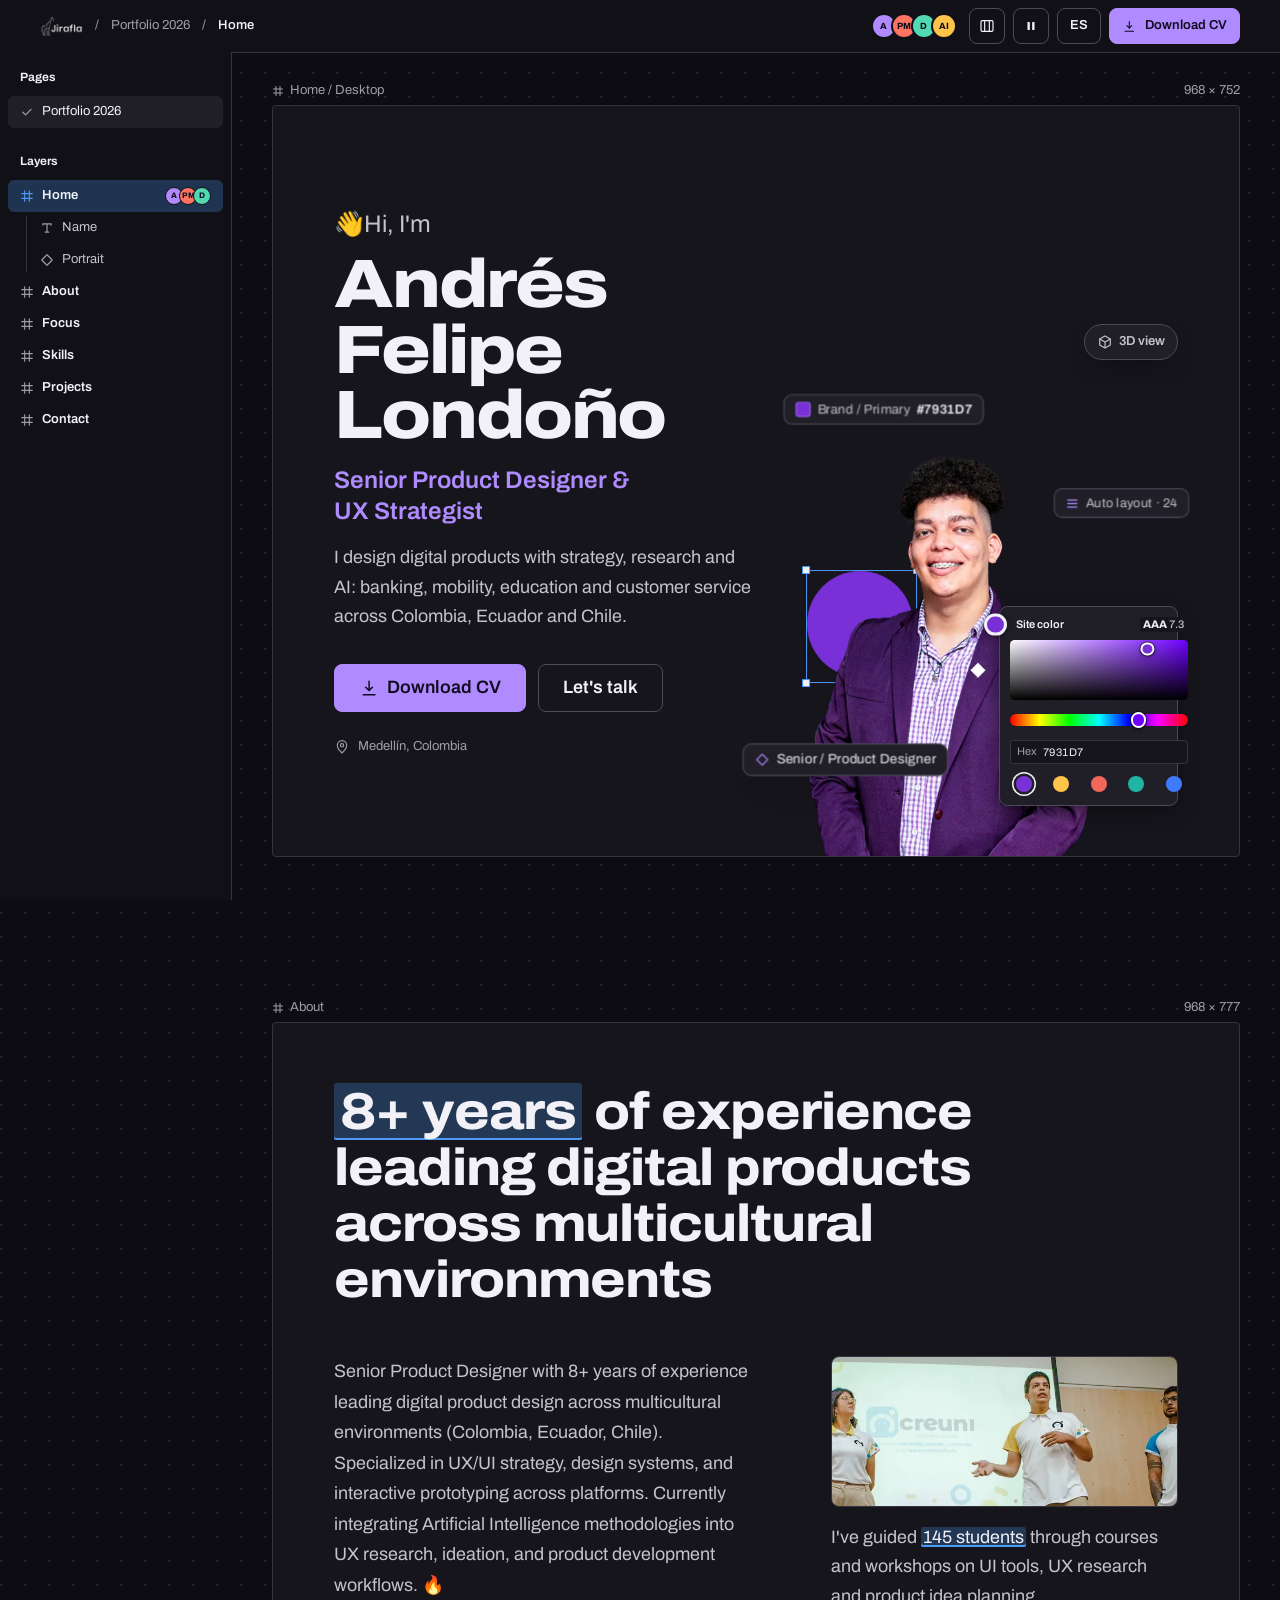
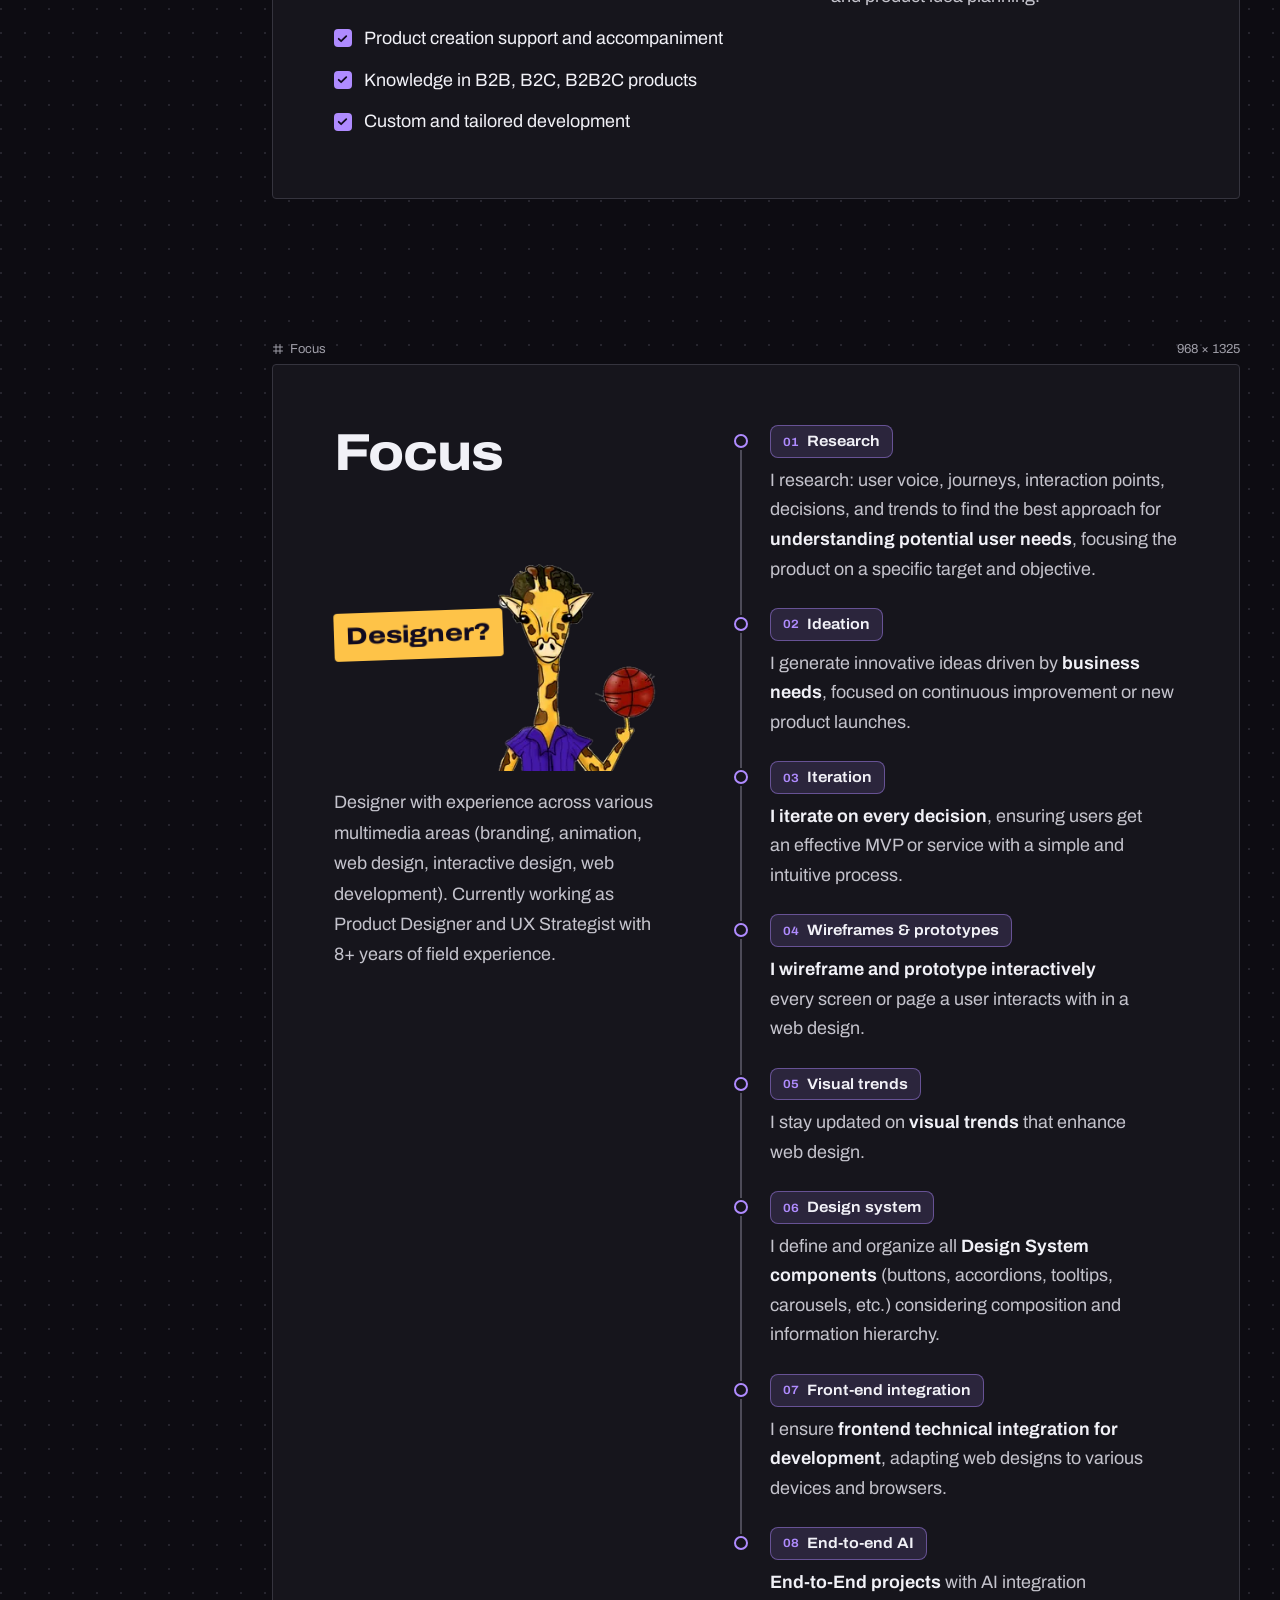
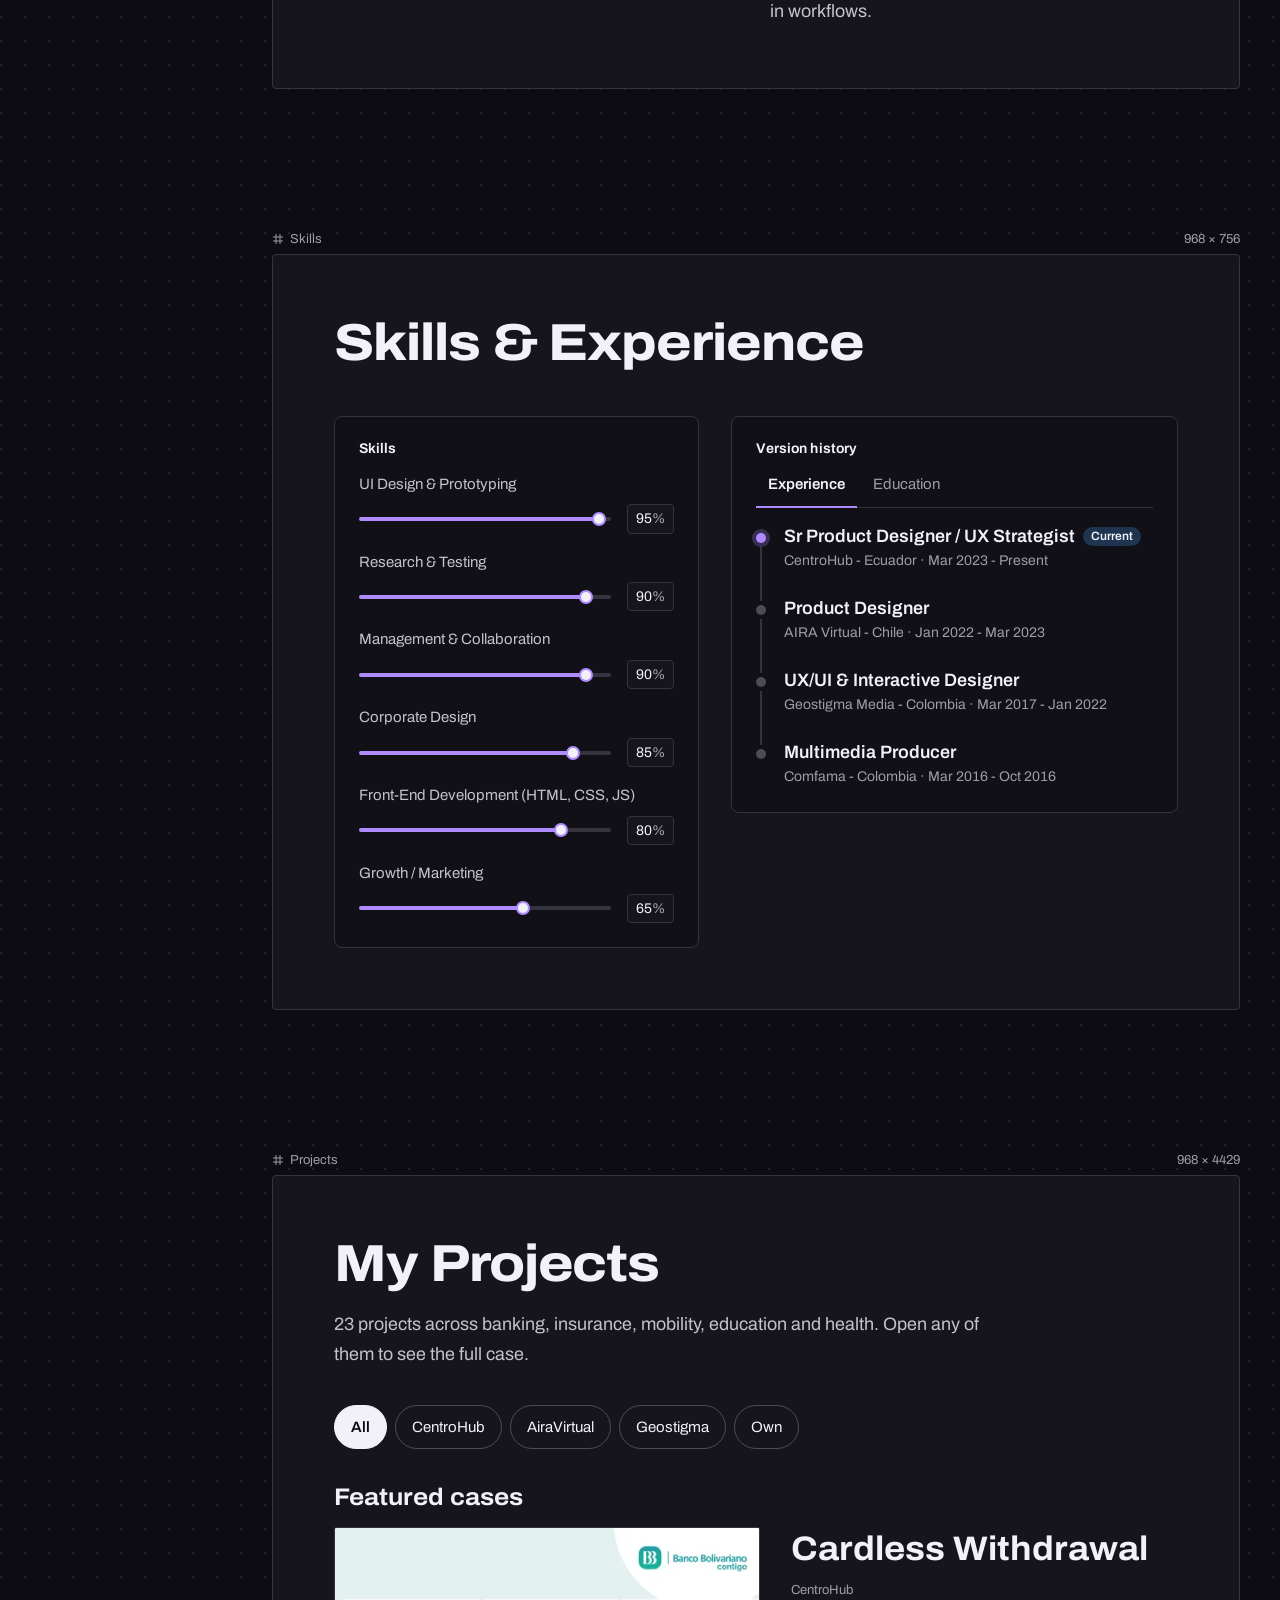
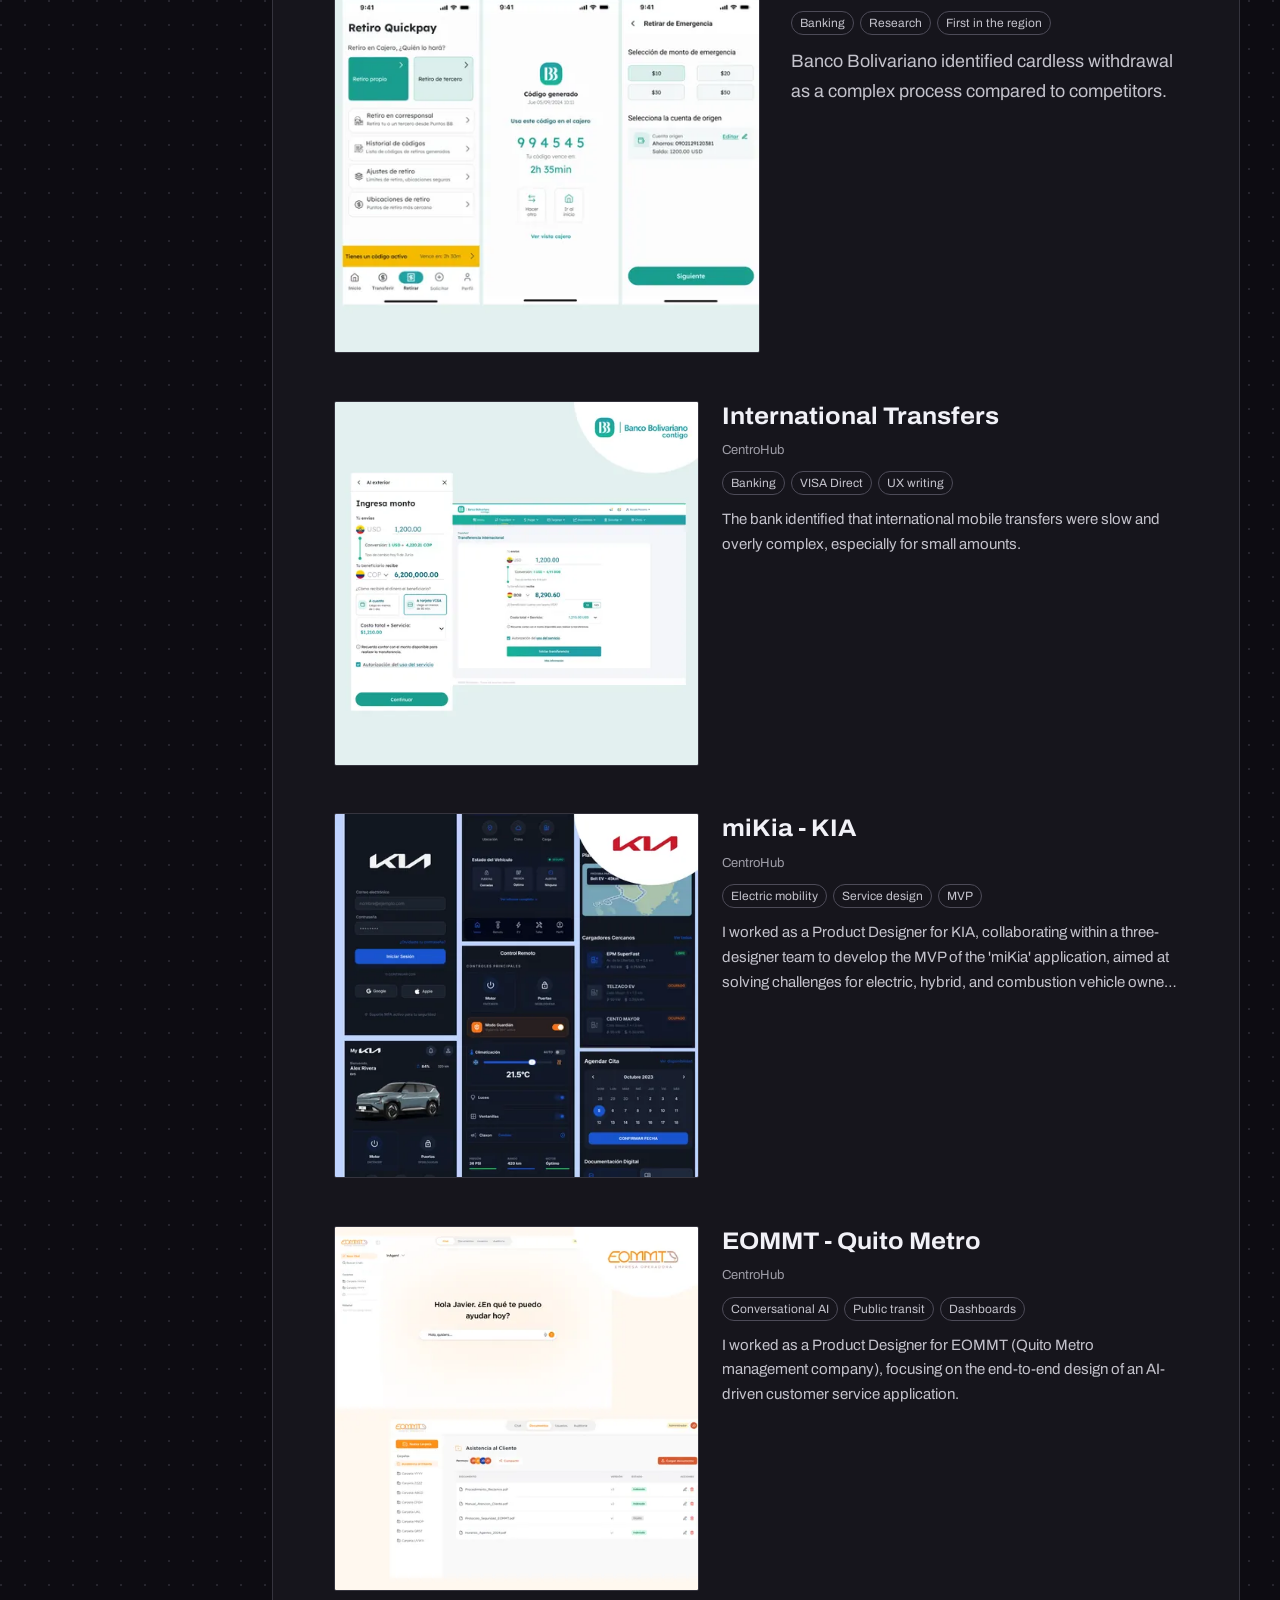
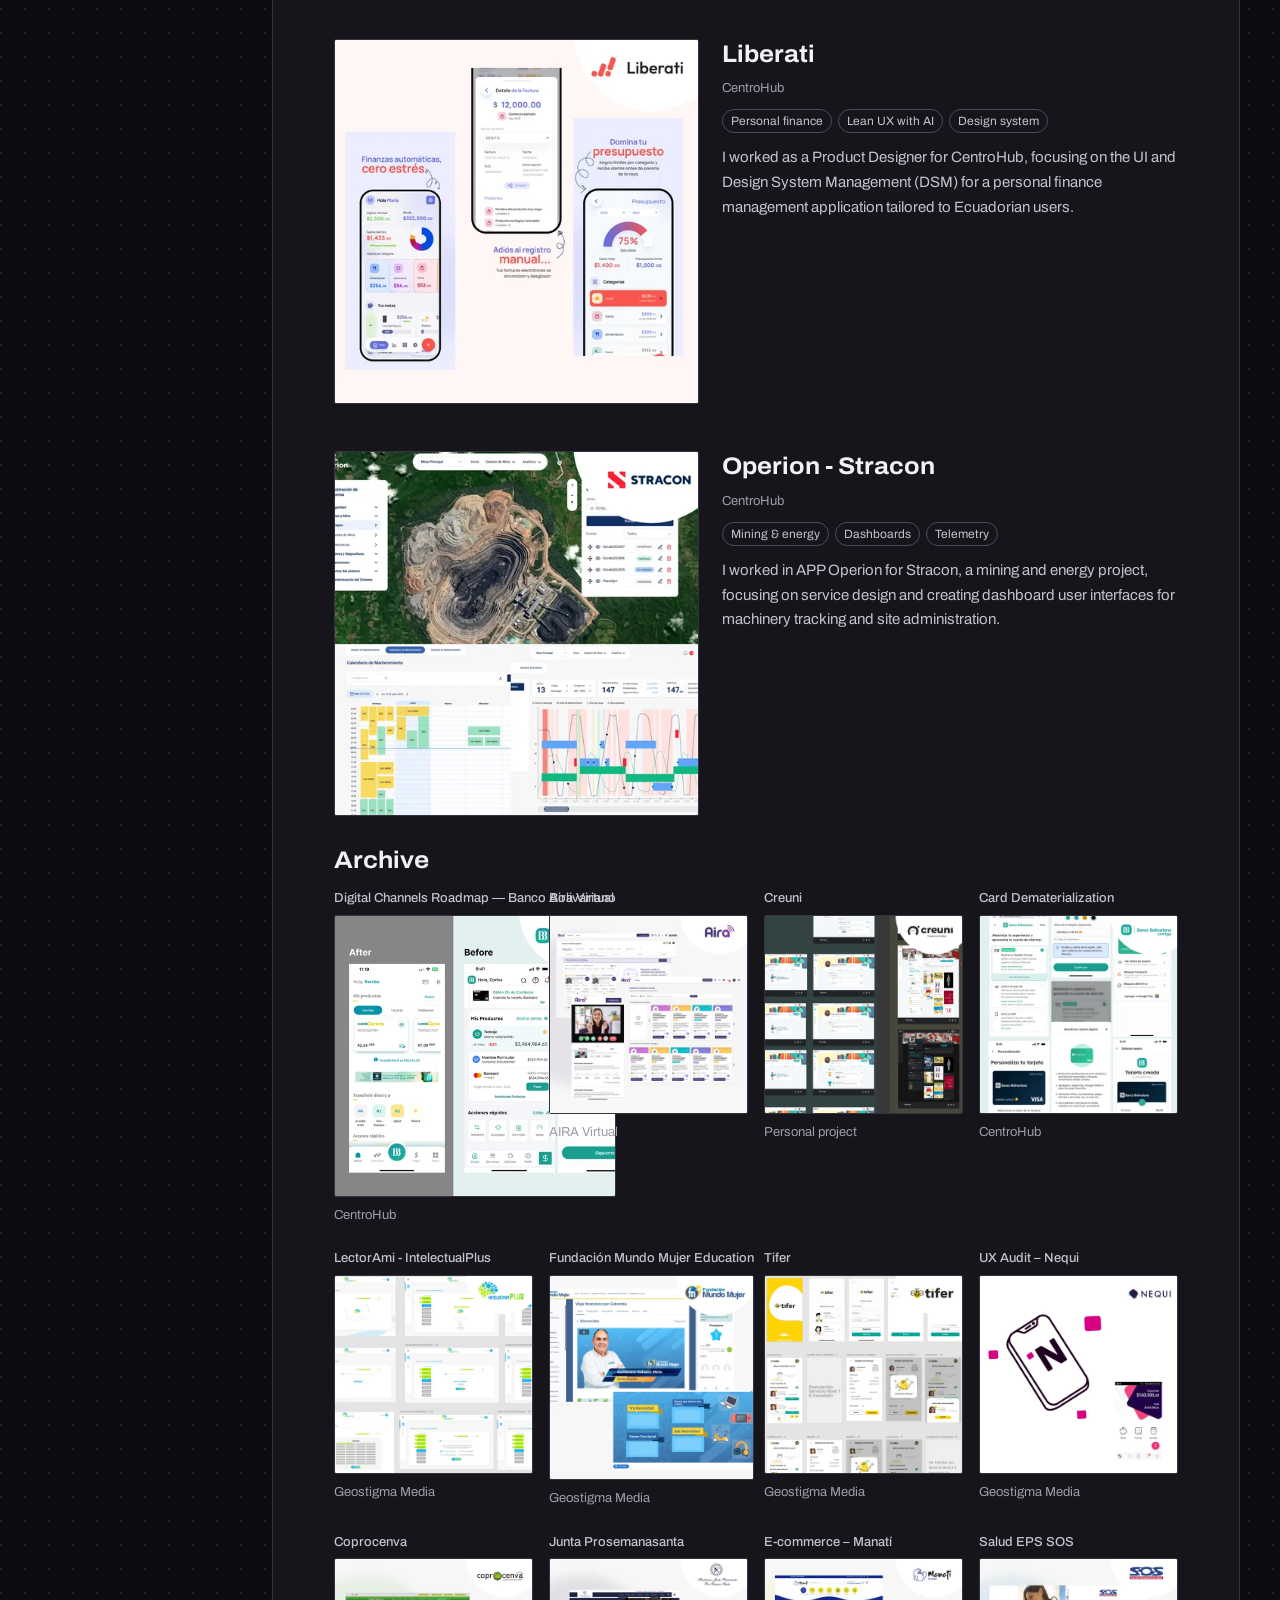
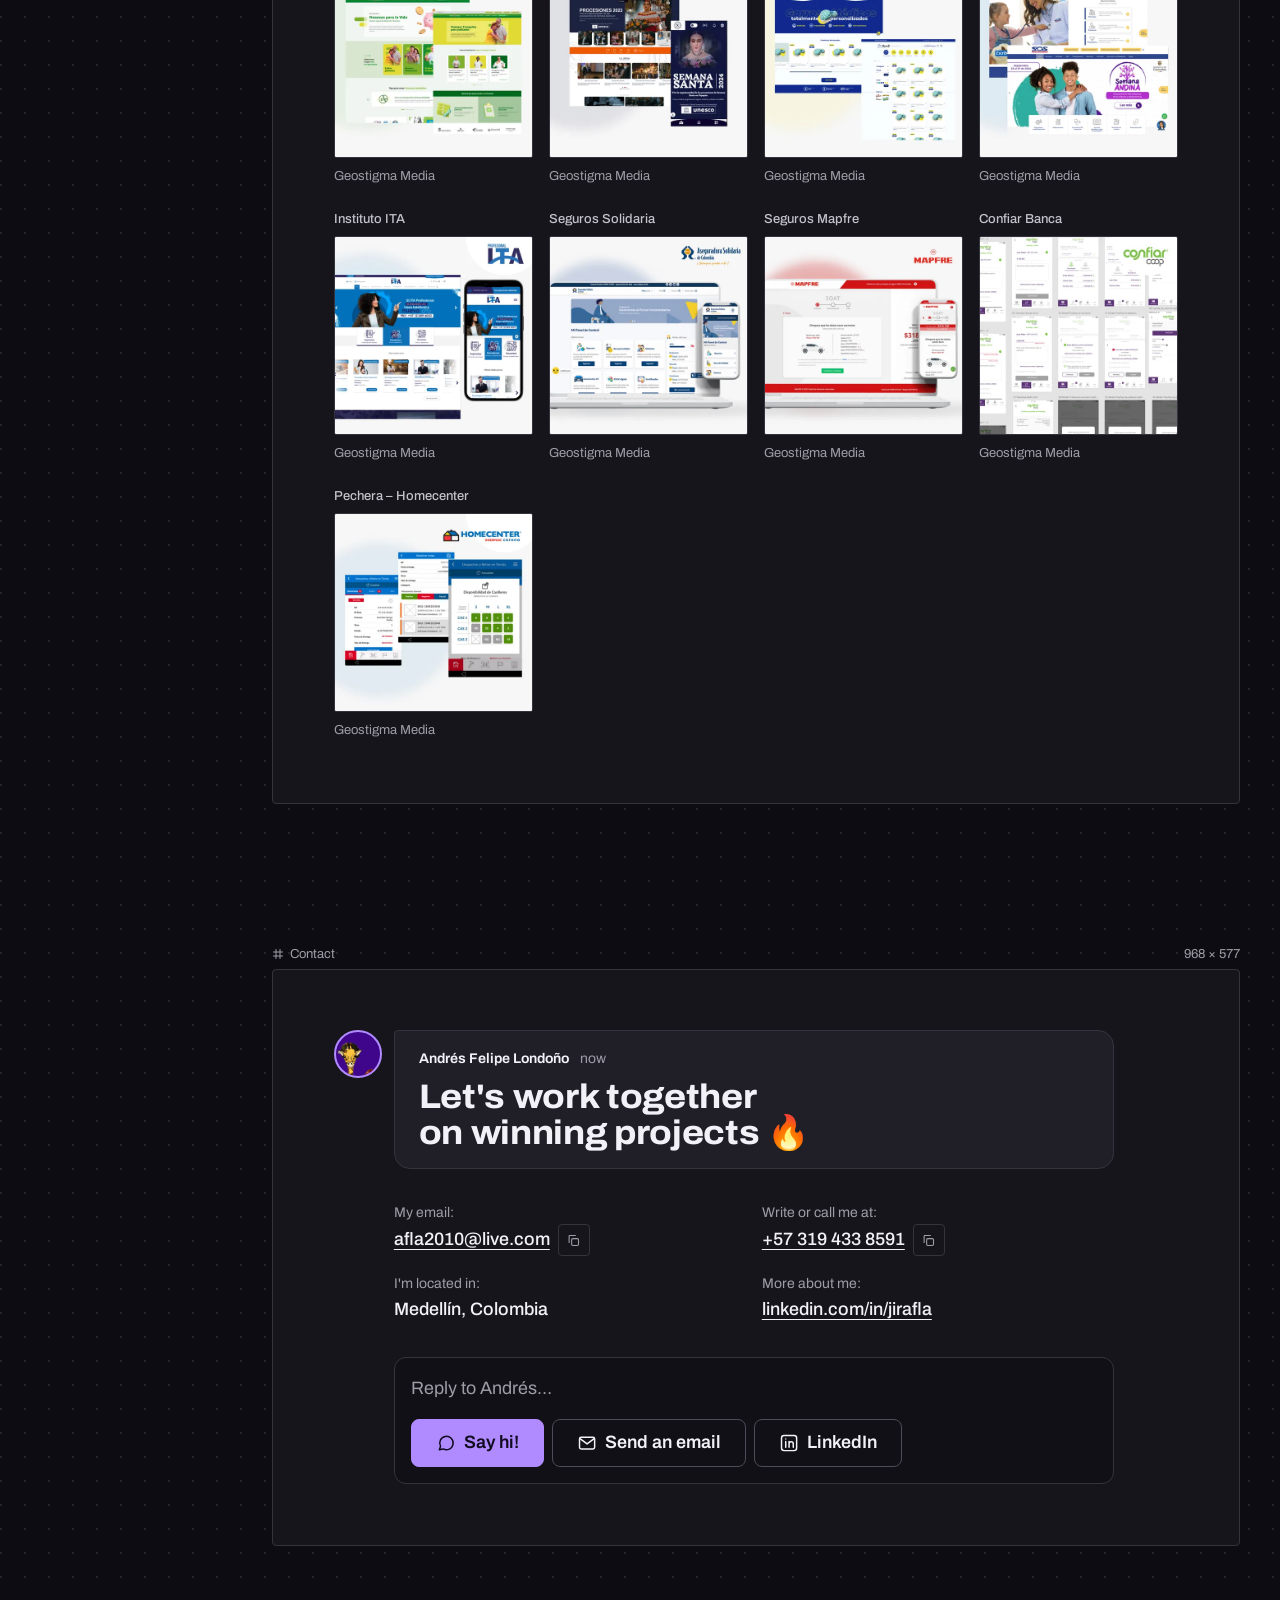
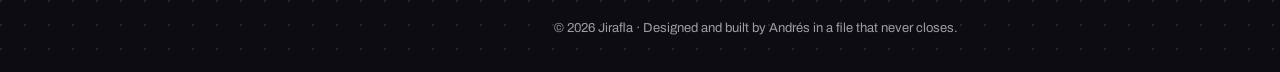
==== commit c51f0c56: "F6: QA, móvil con botón flotante de Capas y ajustes de accesibilidad - Móvil y tablet: la barra infe" ====
--- a/index.html
+++ b/index.html
@@ -10,7 +10,8 @@
     <meta property="og:title" content="Jirafla · Andrés Felipe Londoño">
     <meta property="og:description" content="Senior Product Designer & UX Strategist. Portfolio con 23 proyectos de banca, movilidad, educación e IA.">
     <meta property="og:url" content="https://jirafla.github.io/">
-    <link rel="icon" href="img/favicon.ico">
+    <link rel="icon" href="assets/img/favicon-32.png" type="image/png">
+    <link rel="apple-touch-icon" href="assets/img/apple-touch-icon.png">
 
     <script>
         // JS activo y, si se permite movimiento, el nombre del hero arranca "en edición" (los cursores lo terminan)
@@ -84,7 +85,7 @@
                 <svg class="collab-toggle__pause" viewBox="0 0 24 24" fill="currentColor" aria-hidden="true"><rect x="6" y="5" width="4" height="14" rx="1"/><rect x="14" y="5" width="4" height="14" rx="1"/></svg>
                 <svg class="collab-toggle__play" viewBox="0 0 24 24" fill="currentColor" aria-hidden="true"><path d="M7 4.5v15l12-7.5Z"/></svg>
             </button>
-            <button class="btn btn--small lang-toggle" type="button" id="lang-toggle" aria-label="Switch to English" data-i18n-attr="aria-label:lang-switch-label">
+            <button class="btn btn--small lang-toggle" type="button" id="lang-toggle" aria-label="EN · Ver en inglés" data-i18n-attr="aria-label:lang-switch-label">
                 <span data-i18n="lang-switch">EN</span>
             </button>
             <a class="btn btn--small btn--primary topbar__cv" href="CV-Andres-Londono.pdf" target="_blank" rel="noopener">
@@ -224,6 +225,10 @@
                     </p>
                 </div>
                 <figure class="hero__portrait hero__stage" id="retrato">
+                    <button class="stage-toggle" type="button" aria-pressed="false">
+                        <svg viewBox="0 0 24 24" fill="none" stroke="currentColor" stroke-width="1.75" stroke-linejoin="round" aria-hidden="true"><path d="m12 3 8 4.5v9L12 21l-8-4.5v-9Z"/><path d="m4 7.5 8 4.5 8-4.5M12 12v9"/></svg>
+                        <span data-i18n="stage-toggle">Vista 3D</span>
+                    </button>
                     <div class="hero__stage-float">
                         <div class="hero__stage-inner">
                             <!-- Capas del retrato, de atrás hacia adelante. En 3D se separan en profundidad (--z) -->
@@ -239,8 +244,8 @@
                             </div>
                             <div class="stage-layer stage-layer--photo">
                                 <img src="assets/img/retrato-capa-560.webp"
-                                     srcset="assets/img/retrato-capa-560.webp 560w, assets/img/retrato-capa-1100.webp 1100w"
-                                     sizes="(min-width: 768px) 420px, 86vw"
+                                     srcset="assets/img/retrato-capa-560.webp 560w, assets/img/retrato-capa-800.webp 800w, assets/img/retrato-capa-1100.webp 1100w"
+                                     sizes="(min-width: 768px) 420px, 80vw"
                                      width="1100" height="1391"
                                      alt="Andrés Felipe Londoño sonriendo, con saco morado, junto a un círculo y un selector de color"
                                      data-i18n-attr="alt:hero-portrait-alt"
@@ -265,11 +270,11 @@
                                                aria-label="Código hexadecimal" data-i18n-attr="aria-label:picker-hex">
                                     </label>
                                     <div class="picker__swatches">
-                                        <button type="button" data-color="#7931D7" style="background: #7931D7" aria-label="Morado original" data-i18n-attr="aria-label:picker-sw-original"></button>
-                                        <button type="button" data-color="#FFC448" style="background: #FFC448" aria-label="Ámbar Jirafla" data-i18n-attr="aria-label:picker-sw-amber"></button>
-                                        <button type="button" data-color="#F2675A" style="background: #F2675A" aria-label="Coral" data-i18n-attr="aria-label:picker-sw-coral"></button>
-                                        <button type="button" data-color="#1FB5A3" style="background: #1FB5A3" aria-label="Turquesa" data-i18n-attr="aria-label:picker-sw-teal"></button>
-                                        <button type="button" data-color="#3D7BFA" style="background: #3D7BFA" aria-label="Azul" data-i18n-attr="aria-label:picker-sw-blue"></button>
+                                        <button type="button" data-color="#7931D7" style="background-color: #7931D7" aria-label="Morado original" data-i18n-attr="aria-label:picker-sw-original"></button>
+                                        <button type="button" data-color="#FFC448" style="background-color: #FFC448" aria-label="Ámbar Jirafla" data-i18n-attr="aria-label:picker-sw-amber"></button>
+                                        <button type="button" data-color="#F2675A" style="background-color: #F2675A" aria-label="Coral" data-i18n-attr="aria-label:picker-sw-coral"></button>
+                                        <button type="button" data-color="#1FB5A3" style="background-color: #1FB5A3" aria-label="Turquesa" data-i18n-attr="aria-label:picker-sw-teal"></button>
+                                        <button type="button" data-color="#3D7BFA" style="background-color: #3D7BFA" aria-label="Azul" data-i18n-attr="aria-label:picker-sw-blue"></button>
                                     </div>
                                 </div>
                             </div>
@@ -289,10 +294,6 @@
                             </div>
                         </div>
                     </div>
-                    <button class="stage-toggle" type="button" aria-pressed="false">
-                        <svg viewBox="0 0 24 24" fill="none" stroke="currentColor" stroke-width="1.75" stroke-linejoin="round" aria-hidden="true"><path d="m12 3 9 5-9 5-9-5 9-5Z"/><path d="m3 12 9 5 9-5M3 16l9 5 9-5"/></svg>
-                        <span data-i18n="stage-toggle">Capas en 3D</span>
-                    </button>
                 </figure>
             </div>
         </section>
@@ -316,8 +317,8 @@
                 </div>
                 <figure class="about__teach" id="taller">
                     <img src="assets/img/taller-480.webp"
-                         srcset="assets/img/taller-480.webp 480w, assets/img/taller-930.webp 930w"
-                         sizes="(min-width: 1024px) 560px, 92vw"
+                         srcset="assets/img/taller-480.webp 480w, assets/img/taller-640.webp 640w, assets/img/taller-930.webp 930w"
+                         sizes="(min-width: 1024px) 560px, 80vw"
                          width="930" height="400" loading="lazy"
                          alt="Andrés presentando Creuni frente a un auditorio"
                          data-i18n-attr="alt:about-photo-alt">
@@ -339,8 +340,8 @@
                     <p class="focus__question" data-i18n="focus-subtitle">¿Diseñador?</p>
                     <p class="prose" data-i18n="focus-p">Diseñador con experiencia en distintas áreas multimediales (branding, animación, diseño web, diseño de interactivos, maquetación web). Actualmente desempeñando roles de Product Designer y UX Strategist con más de 8 años de experiencia en el campo.</p>
                     <img class="focus__giraffe" src="assets/img/jirafa-360.webp"
-                         srcset="assets/img/jirafa-360.webp 360w, assets/img/jirafa-550.webp 550w"
-                         sizes="(min-width: 1024px) 260px, 200px"
+                         srcset="assets/img/jirafa-200.webp 200w, assets/img/jirafa-360.webp 360w, assets/img/jirafa-550.webp 550w"
+                         sizes="clamp(88px, 24vw, 170px)"
                          width="550" height="885" loading="lazy"
                          alt="Jirafla: ilustración de una jirafa con camisa morada que gira un balón en un dedo"
                          data-i18n-attr="alt:focus-giraffe-alt">
@@ -710,7 +711,7 @@
             <div class="frame__body contact">
                 <article class="thread">
                     <div class="comment">
-                        <img class="comment__avatar" src="assets/img/jirafa-360.webp" width="360" height="579" alt="" loading="lazy">
+                        <img class="comment__avatar" src="assets/img/jirafa-96.webp" srcset="assets/img/jirafa-96.webp 96w, assets/img/jirafa-200.webp 200w" sizes="48px" width="96" height="154" alt="" loading="lazy">
                         <div class="comment__body">
                             <p class="comment__meta"><b>Andrés Felipe Londoño</b> <span data-i18n="contact-now">ahora</span></p>
                             <h2 class="comment__text" id="contact-title" data-i18n="contact-heading">Trabajemos juntos en proyectos ganadores 🔥</h2>
@@ -763,28 +764,11 @@
     </footer>
 
     <!-- Barra inferior (móvil y tablet) -->
-    <nav class="toolbar" aria-label="Secciones" data-i18n-attr="aria-label:nav-label">
-        <ul>
-            <li><a href="#inicio">
-                <svg viewBox="0 0 24 24" fill="none" stroke="currentColor" stroke-width="1.75" stroke-linecap="round" stroke-linejoin="round" aria-hidden="true"><path d="M4 10.5 12 4l8 6.5V20h-5v-6H9v6H4Z"/></svg>
-                <span data-i18n="nav-home">Inicio</span></a></li>
-            <li><a href="#sobre-mi">
-                <svg viewBox="0 0 24 24" fill="none" stroke="currentColor" stroke-width="1.75" stroke-linecap="round" stroke-linejoin="round" aria-hidden="true"><circle cx="12" cy="8" r="4"/><path d="M4 21c1.5-4 4.5-6 8-6s6.5 2 8 6"/></svg>
-                <span data-i18n="nav-about">Sobre mí</span></a></li>
-            <li><a href="#skills">
-                <svg viewBox="0 0 24 24" fill="none" stroke="currentColor" stroke-width="1.75" stroke-linecap="round" stroke-linejoin="round" aria-hidden="true"><path d="M4 7h9M17 7h3M4 17h3M11 17h9"/><circle cx="15" cy="7" r="2"/><circle cx="9" cy="17" r="2"/></svg>
-                <span data-i18n="nav-skills">Skills</span></a></li>
-            <li><a href="#proyectos">
-                <svg viewBox="0 0 24 24" fill="none" stroke="currentColor" stroke-width="1.75" stroke-linecap="round" stroke-linejoin="round" aria-hidden="true"><rect x="4" y="4" width="7" height="7" rx="1"/><rect x="13" y="4" width="7" height="7" rx="1"/><rect x="4" y="13" width="7" height="7" rx="1"/><rect x="13" y="13" width="7" height="7" rx="1"/></svg>
-                <span data-i18n="nav-projects">Proyectos</span></a></li>
-            <li><a href="#contacto">
-                <svg viewBox="0 0 24 24" fill="none" stroke="currentColor" stroke-width="1.75" stroke-linecap="round" stroke-linejoin="round" aria-hidden="true"><path d="M4 5h16v11H9l-5 4Z"/></svg>
-                <span data-i18n="nav-contact">Contacto</span></a></li>
-            <li><button type="button" id="layers-open" aria-haspopup="dialog">
-                <svg viewBox="0 0 24 24" fill="none" stroke="currentColor" stroke-width="1.75" stroke-linecap="round" stroke-linejoin="round" aria-hidden="true"><path d="m12 3 9 5-9 5-9-5Z"/><path d="m3 13 9 5 9-5"/></svg>
-                <span data-i18n="layers-title">Capas</span></button></li>
-        </ul>
-    </nav>
+    <!-- Móvil y tablet: un solo botón flotante abre las capas, que son la navegación del archivo -->
+    <button class="layers-fab" type="button" id="layers-open" aria-haspopup="dialog" aria-controls="layers-sheet">
+        <svg viewBox="0 0 24 24" fill="none" stroke="currentColor" stroke-width="1.75" stroke-linecap="round" stroke-linejoin="round" aria-hidden="true"><path d="m12 3 9 5-9 5-9-5Z"/><path d="m3 13 9 5 9-5"/></svg>
+        <span data-i18n="layers-title">Capas</span>
+    </button>
 
     <!-- Capas en móvil: el mismo árbol en una hoja inferior -->
     <dialog class="sheet sheet--layers" id="layers-sheet" aria-labelledby="layers-sheet-title">
@@ -817,7 +801,7 @@
             <h2 class="sheet__title" id="sheet-title"></h2>
             <ul class="project__tags sheet__tags" hidden></ul>
             <p class="sheet__desc"></p>
-            <a class="btn sheet__link" target="_blank" rel="noopener" hidden>
+            <a class="btn sheet__link" href="#proyectos" target="_blank" rel="noopener" hidden>
                 <span data-i18n="project-visit">Visitar sitio</span>
                 <svg viewBox="0 0 24 24" fill="none" stroke="currentColor" stroke-width="1.75" stroke-linecap="round" stroke-linejoin="round" aria-hidden="true"><path d="M7 17 17 7M8 7h9v9"/></svg>
             </a>
--- a/assets/css/base.css
+++ b/assets/css/base.css
@@ -351,63 +351,46 @@
   }
 }
 
-/* ─── Barra inferior (móvil y tablet) ─────────────────────────────────────── */
-.toolbar {
+/* ─── Botón flotante de capas (móvil y tablet) ───────────────────────────── */
+/* La navegación vive en las capas, como en Figma: un solo botón al alcance del pulgar */
+.layers-fab {
   position: fixed;
-  left: 50%;
-  bottom: calc(var(--space-3) + env(safe-area-inset-bottom));
+  right: calc(var(--space-4) + env(safe-area-inset-right));
+  bottom: calc(var(--space-4) + env(safe-area-inset-bottom));
   z-index: var(--z-chrome);
-  translate: -50% 0;
-  width: min(100% - 2 * var(--space-4), 420px);
-  padding: var(--space-1);
+  display: inline-flex;
+  align-items: center;
+  gap: var(--space-2);
+  min-height: 52px;
+  padding: 0 var(--space-5) 0 var(--space-4);
+  border: 1px solid var(--border-strong);
+  border-radius: 999px;
   background: var(--frame-raised);
-  border: 1px solid var(--border-strong);
-  border-radius: var(--radius-4);
   box-shadow: 0 12px 32px -12px oklch(0 0 0 / 0.7);
-}
-
-.toolbar ul {
-  display: grid;
-  grid-template-columns: repeat(6, 1fr);
-  padding: 0;
-  list-style: none;
-}
-
-.toolbar a,
-.toolbar button {
-  display: grid;
-  width: 100%;
-  border: 0;
-  background: none;
-  justify-items: center;
-  gap: 2px;
-  min-height: 52px;
-  padding: var(--space-2) 0 var(--space-1);
-  border-radius: var(--radius-3);
-  color: var(--ink-3);
-  font-size: 0.6875rem;
-  line-height: 1.2;
-  text-decoration: none;
-  transition: background-color var(--dur-fast) var(--ease-out), color var(--dur-fast) var(--ease-out);
-}
-
-.toolbar button {
-  font-family: inherit;
-}
-
-.toolbar svg {
+  color: var(--ink);
+  font-size: 0.9375rem;
+  font-weight: 600;
+  transition: background-color var(--dur-fast) var(--ease-out), border-color var(--dur-fast) var(--ease-out),
+    transform var(--dur-fast) var(--ease-out);
+}
+
+.layers-fab svg {
   width: 20px;
   height: 20px;
-}
-
-.toolbar a[aria-current="true"] {
-  background: var(--select-wash);
-  color: var(--ink);
-}
-
-/* Desde 1200 px la navegación vive en el panel de capas (o arriba, si se ocultan los paneles) */
+  color: var(--brand);
+}
+
+.layers-fab:hover {
+  border-color: var(--ink-3);
+}
+
+.layers-fab:active {
+  transform: translateY(1px);
+}
+
+/* Desde 1200 px las capas están siempre a la vista en el panel izquierdo */
 @media (min-width: 1200px) {
-  .toolbar {
+  .layers-fab {
     display: none;
   }
 }
--- a/assets/css/sections.css
+++ b/assets/css/sections.css
@@ -64,7 +64,7 @@
 .hero__portrait {
   justify-self: center;
   width: min(100%, 420px);
-  /* Arriba queda el botón "Capas en 3D"; abajo, el retrato toca el borde del frame */
+  /* Arriba queda el botón "Vista 3D"; abajo, el retrato toca el borde del frame */
   margin-top: var(--space-7);
   margin-bottom: calc(-1 * var(--frame-pad));
 }
@@ -178,13 +178,15 @@
   grid-column: 1;
 }
 
+/* El título va a todo el ancho; debajo, la nota "¿Diseñador?" junto a la jirafa, como si ella la dijera */
+.focus__intro > .section-title,
 .focus__intro > .prose {
   grid-column: 1 / -1;
 }
 
 .focus__question {
   justify-self: start;
-  align-self: start;
+  align-self: center;
   padding: var(--space-1) var(--space-3);
   background: var(--amber);
   color: var(--on-brand);
@@ -197,7 +199,7 @@
 
 .focus__giraffe {
   grid-column: 2;
-  grid-row: 1 / span 2;
+  grid-row: 2;
   align-self: end;
   width: clamp(88px, 24vw, 170px);
 }
--- a/assets/css/stage.css
+++ b/assets/css/stage.css
@@ -28,7 +28,7 @@
   transition: transform 700ms var(--ease-out);
 }
 
-/* Vista explotada: al cargar (mientras el equipo termina el hero) y con el botón "Capas en 3D" */
+/* Vista explotada: al cargar (mientras el equipo termina el hero) y con el botón "Vista 3D" */
 .scene-hero .hero__stage-inner,
 .hero__stage.is-intro .hero__stage-inner,
 .hero__stage.is-exploded .hero__stage-inner {
@@ -215,7 +215,7 @@
   }
 }
 
-/* ─── Botón "Capas en 3D" ─────────────────────────────────────────────────── */
+/* ─── Botón "Vista 3D" ─────────────────────────────────────────────────── */
 /* Justo encima del retrato, a la derecha, como la barra flotante de Figma sobre una selección:
    así no choca con los chips cuando la pila se separa */
 .stage-toggle {
@@ -272,7 +272,7 @@
   background: var(--frame-raised);
   box-shadow: 0 2cqi 6cqi -2cqi oklch(0 0 0 / 0.7);
   color: var(--ink-2);
-  font-size: max(10px, 2.6cqi);
+  font-size: max(11px, 2.6cqi); /* nunca menos de 11 px, aunque el retrato sea chico */
   line-height: 1.2;
 }
 
@@ -328,7 +328,7 @@
 .picker__hue {
   --track: linear-gradient(to right, #f00 0%, #ff0 16.7%, #0f0 33.3%, #0ff 50%, #00f 66.7%, #f0f 83.3%, #f00 100%);
   width: 100%;
-  height: max(20px, 6cqi);
+  height: max(24px, 6cqi); /* el área tocable mide al menos 24 px (WCAG 2.5.8); la barra se ve más fina */
   margin: 0;
   background: none;
   cursor: pointer;
@@ -416,25 +416,42 @@
   padding-inline: 0.6cqi;
 }
 
+/* Cada muestra es un blanco de 24 px; el color se pinta solo en el círculo interior */
 .picker__swatches button {
-  width: max(15px, 4.4cqi);
+  width: max(24px, 5.6cqi);
   aspect-ratio: 1;
-  padding: 0;
+  padding: max(4px, 1cqi);
   border: 0;
   border-radius: 50%;
-  box-shadow: inset 0 0 0 1px oklch(1 0 0 / 0.2);
+  background-clip: content-box;
   transition: box-shadow var(--dur-fast) var(--ease-out);
 }
 
+.picker__swatches button:hover {
+  box-shadow: inset 0 0 0 1.5px var(--ink-3);
+}
+
 .picker__swatches button[aria-pressed="true"] {
-  box-shadow: 0 0 0 2px var(--frame-raised), 0 0 0 3.5px var(--ink);
-}
-
-/* Retrato angosto (móviles chicos, laptop con los dos paneles): el selector se queda con lo
-   esencial (brillo, tono y muestras) para que cada control conserve un tamaño usable */
-@container (max-width: 299px) {
+  box-shadow: inset 0 0 0 1.5px var(--ink);
+}
+
+/* El número de contraste solo cuando hay espacio; el nivel (AA/AAA) siempre se ve */
+@container (max-width: 379px) {
+  .picker__ratio {
+    display: none;
+  }
+}
+
+/* Retrato angosto (móviles chicos): el selector se queda con lo esencial (brillo, tono y
+   muestras) para que cada control y cada texto conserven un tamaño usable */
+@container (max-width: 329px) {
   .picker {
     grid-template-rows: minmax(0, 1fr) auto auto;
+    padding: 1.6cqi;
+  }
+
+  .picker__swatches {
+    padding-inline: 0;
   }
 
   .picker__head,
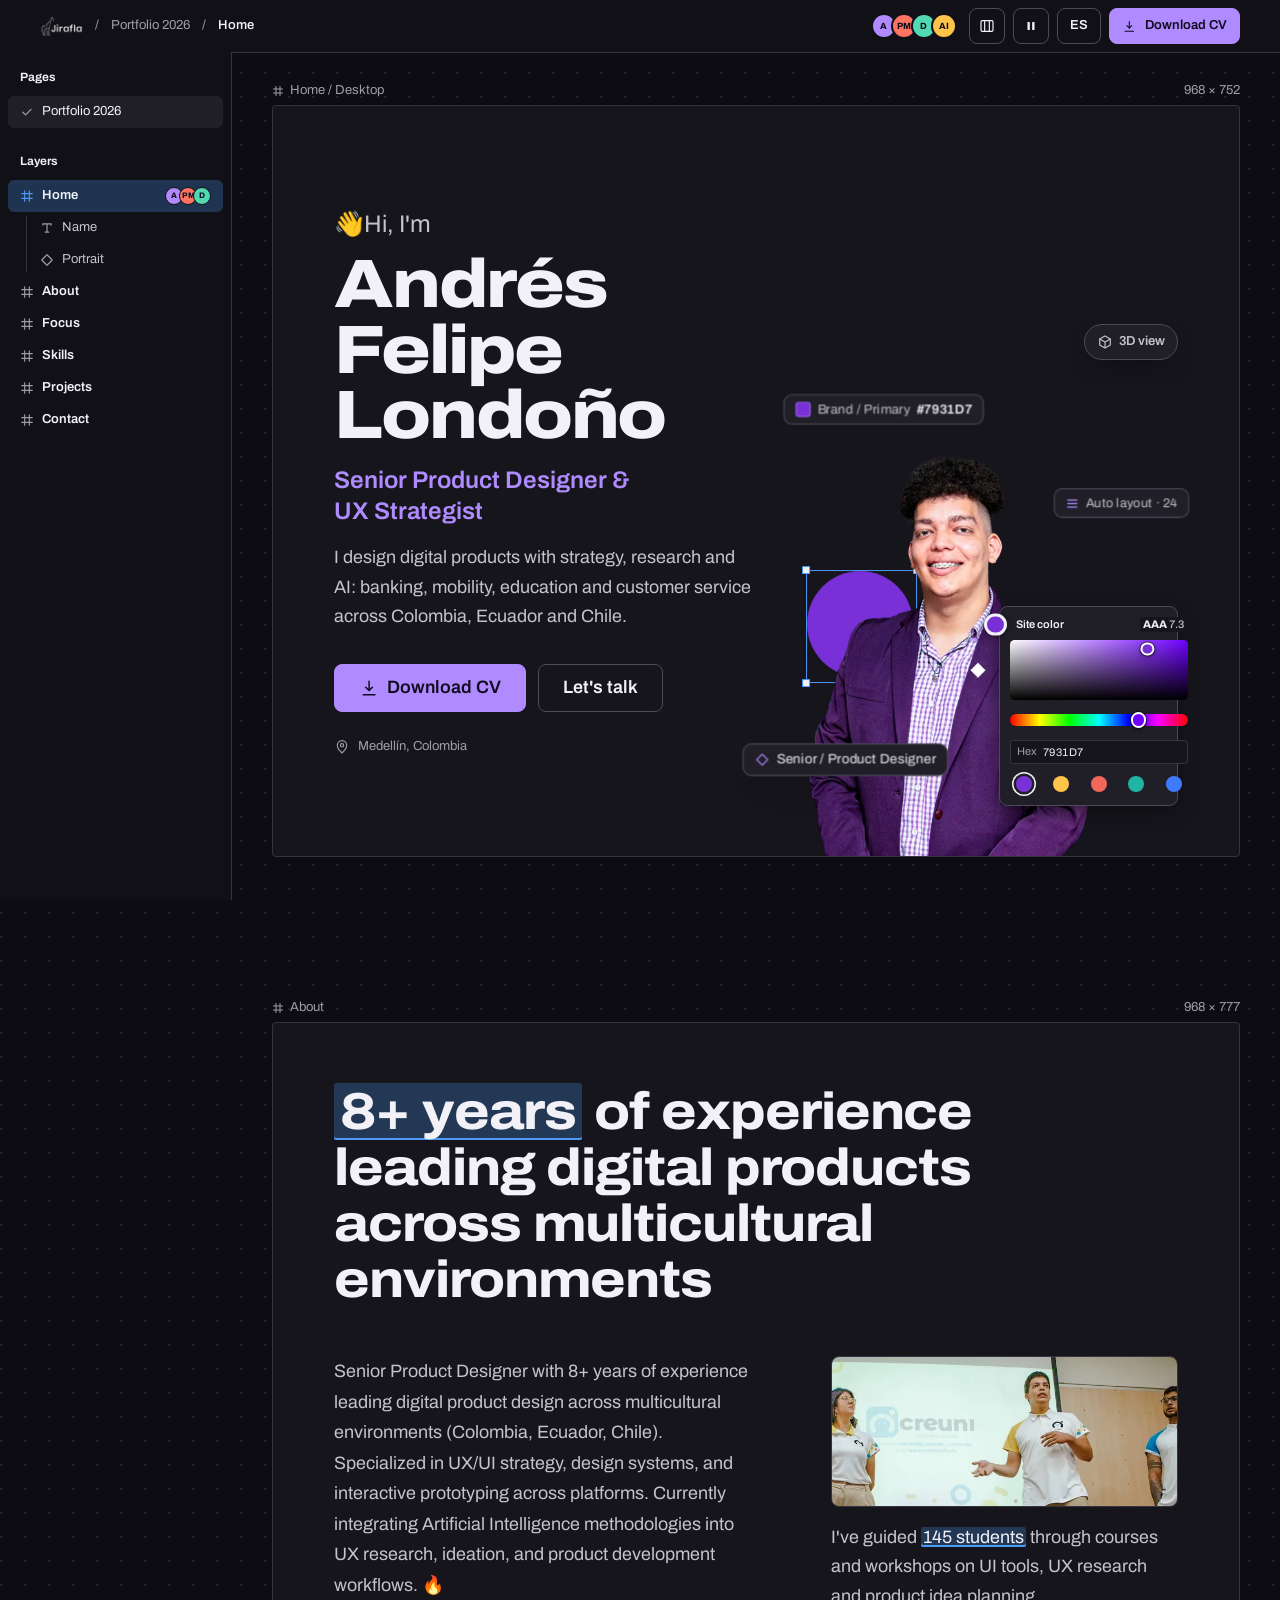
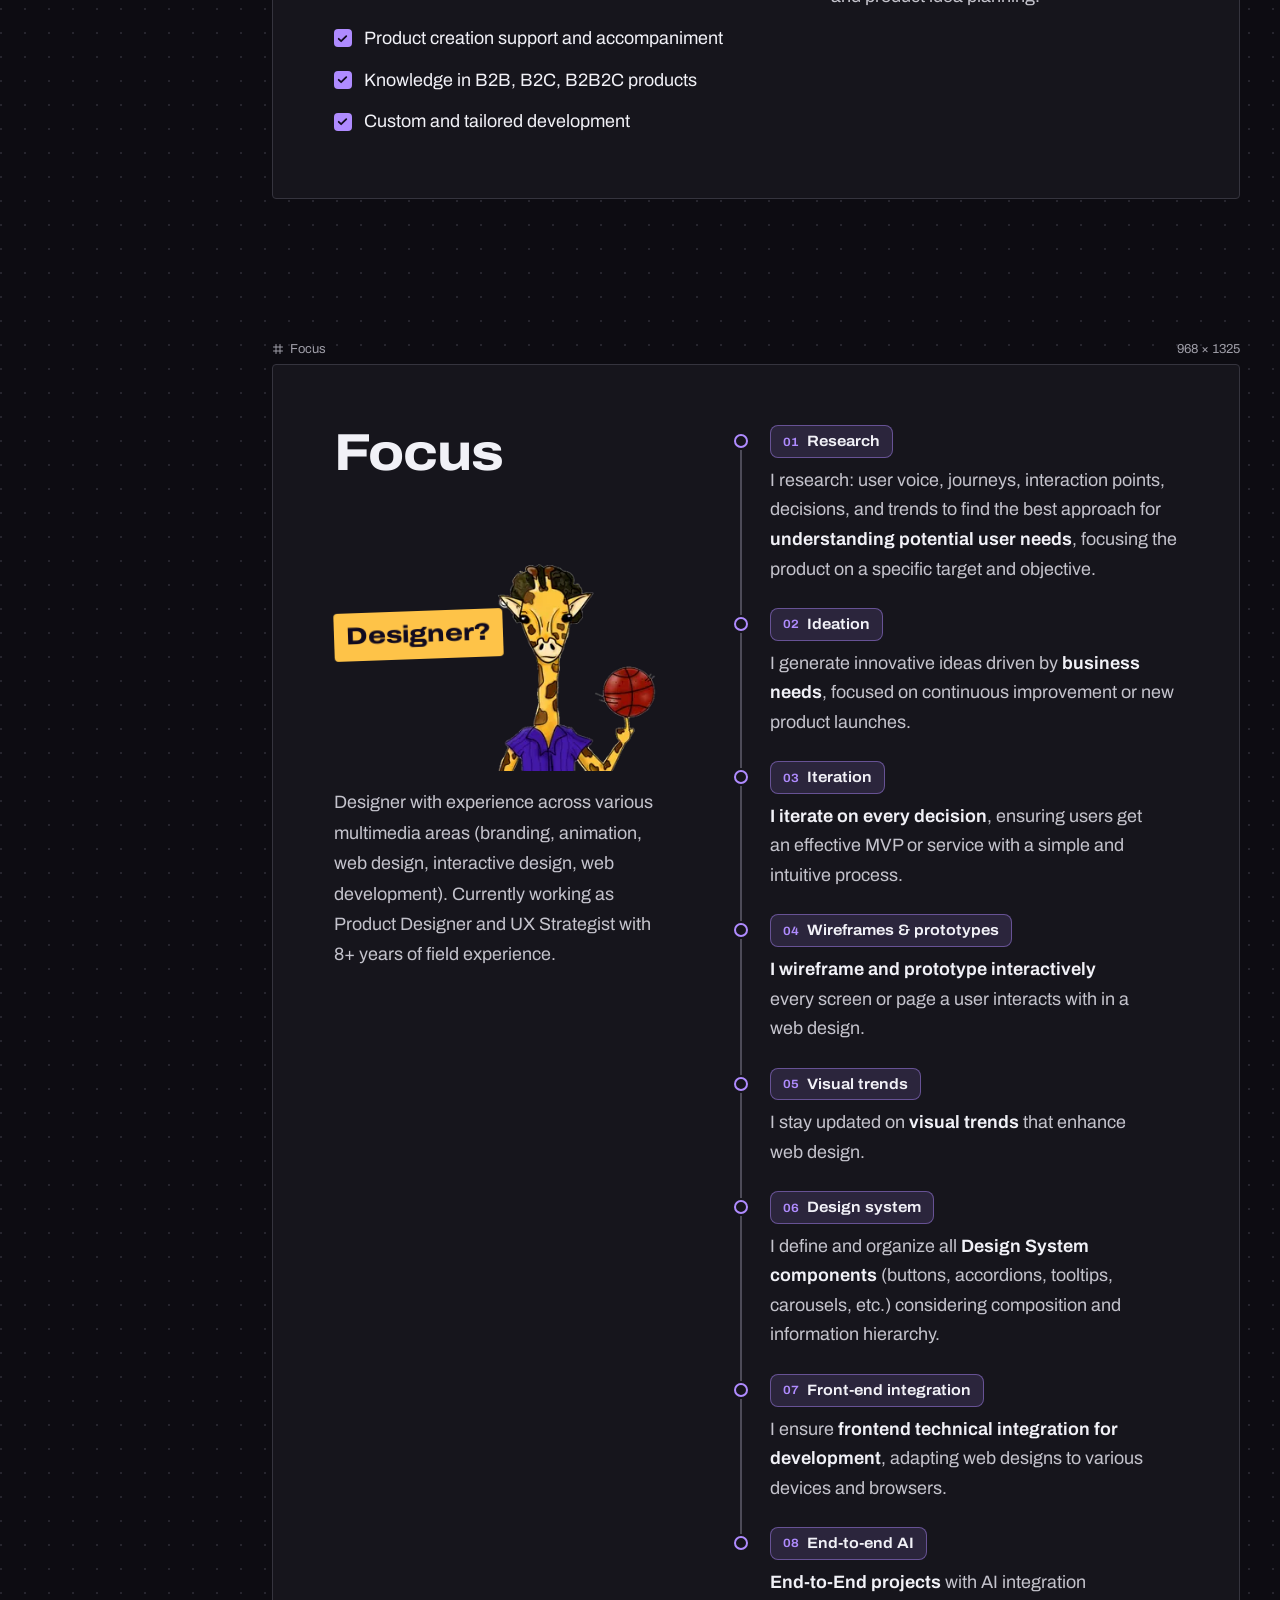
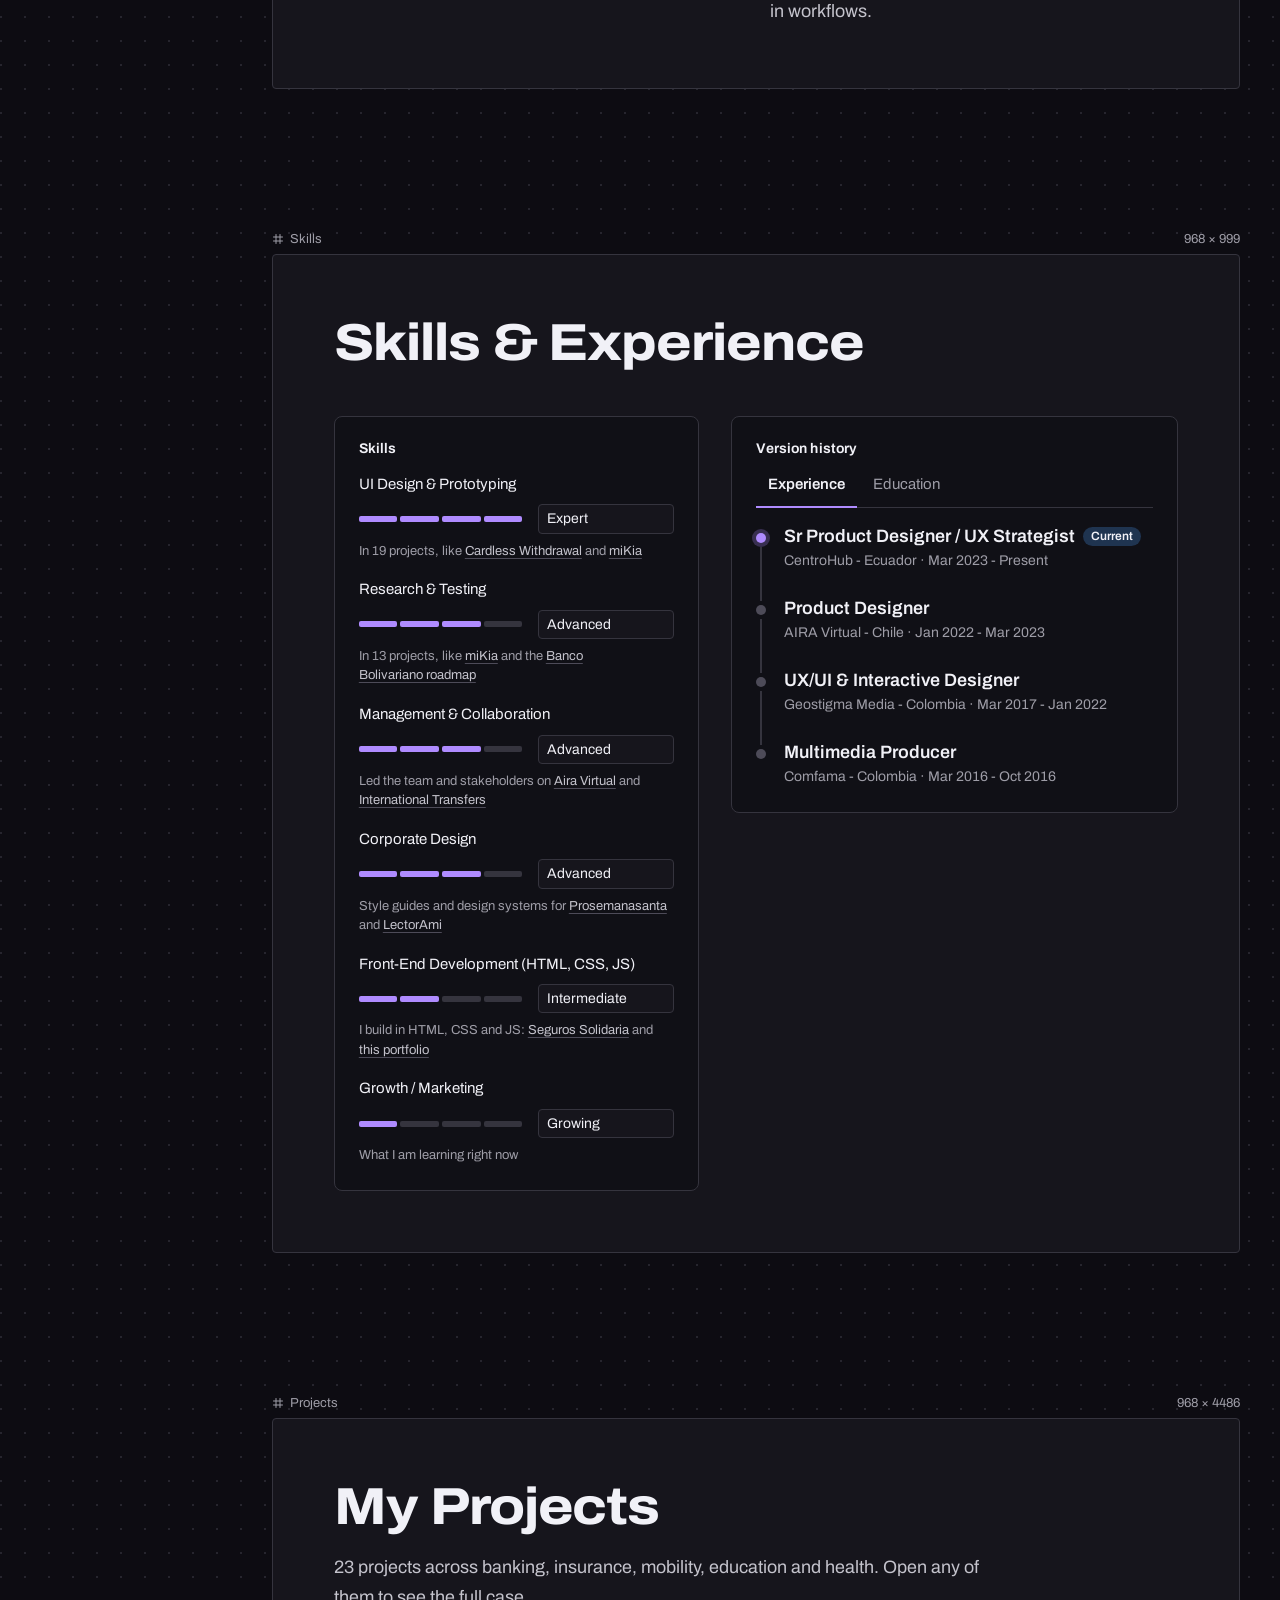
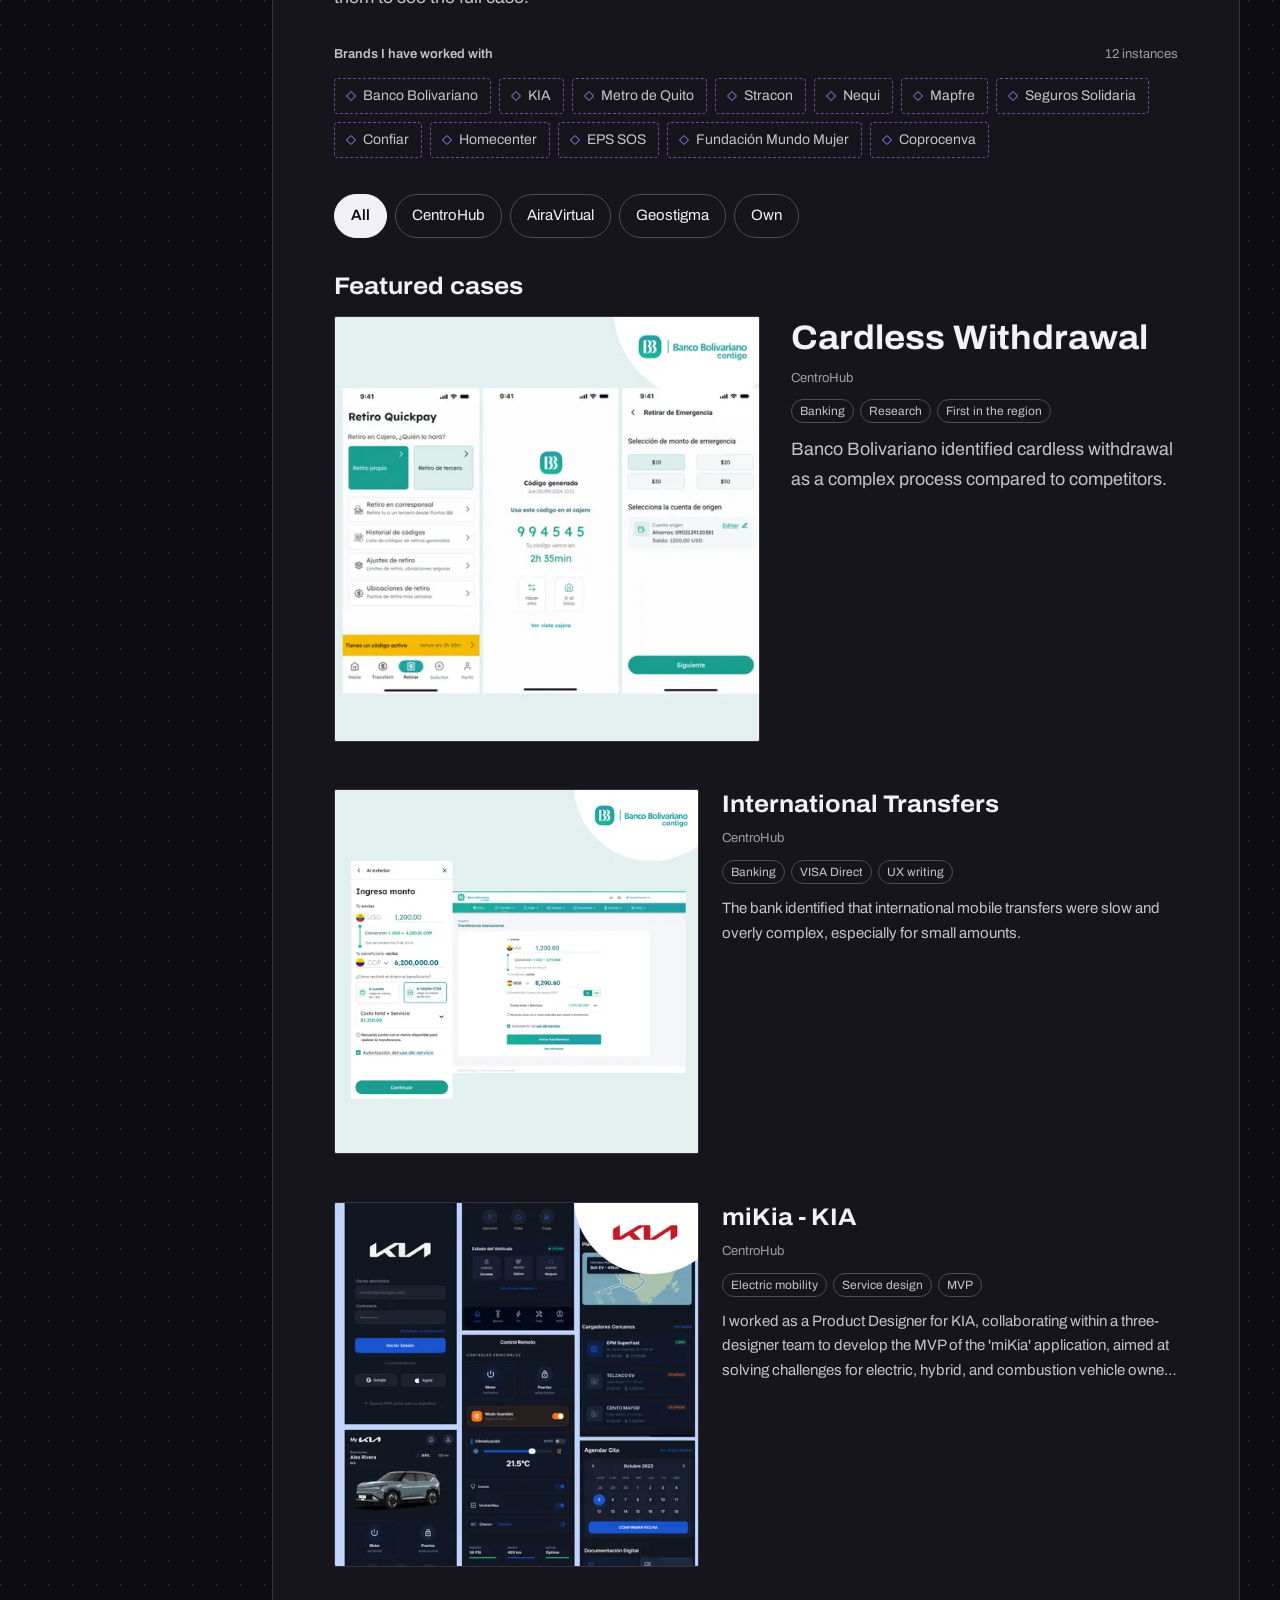
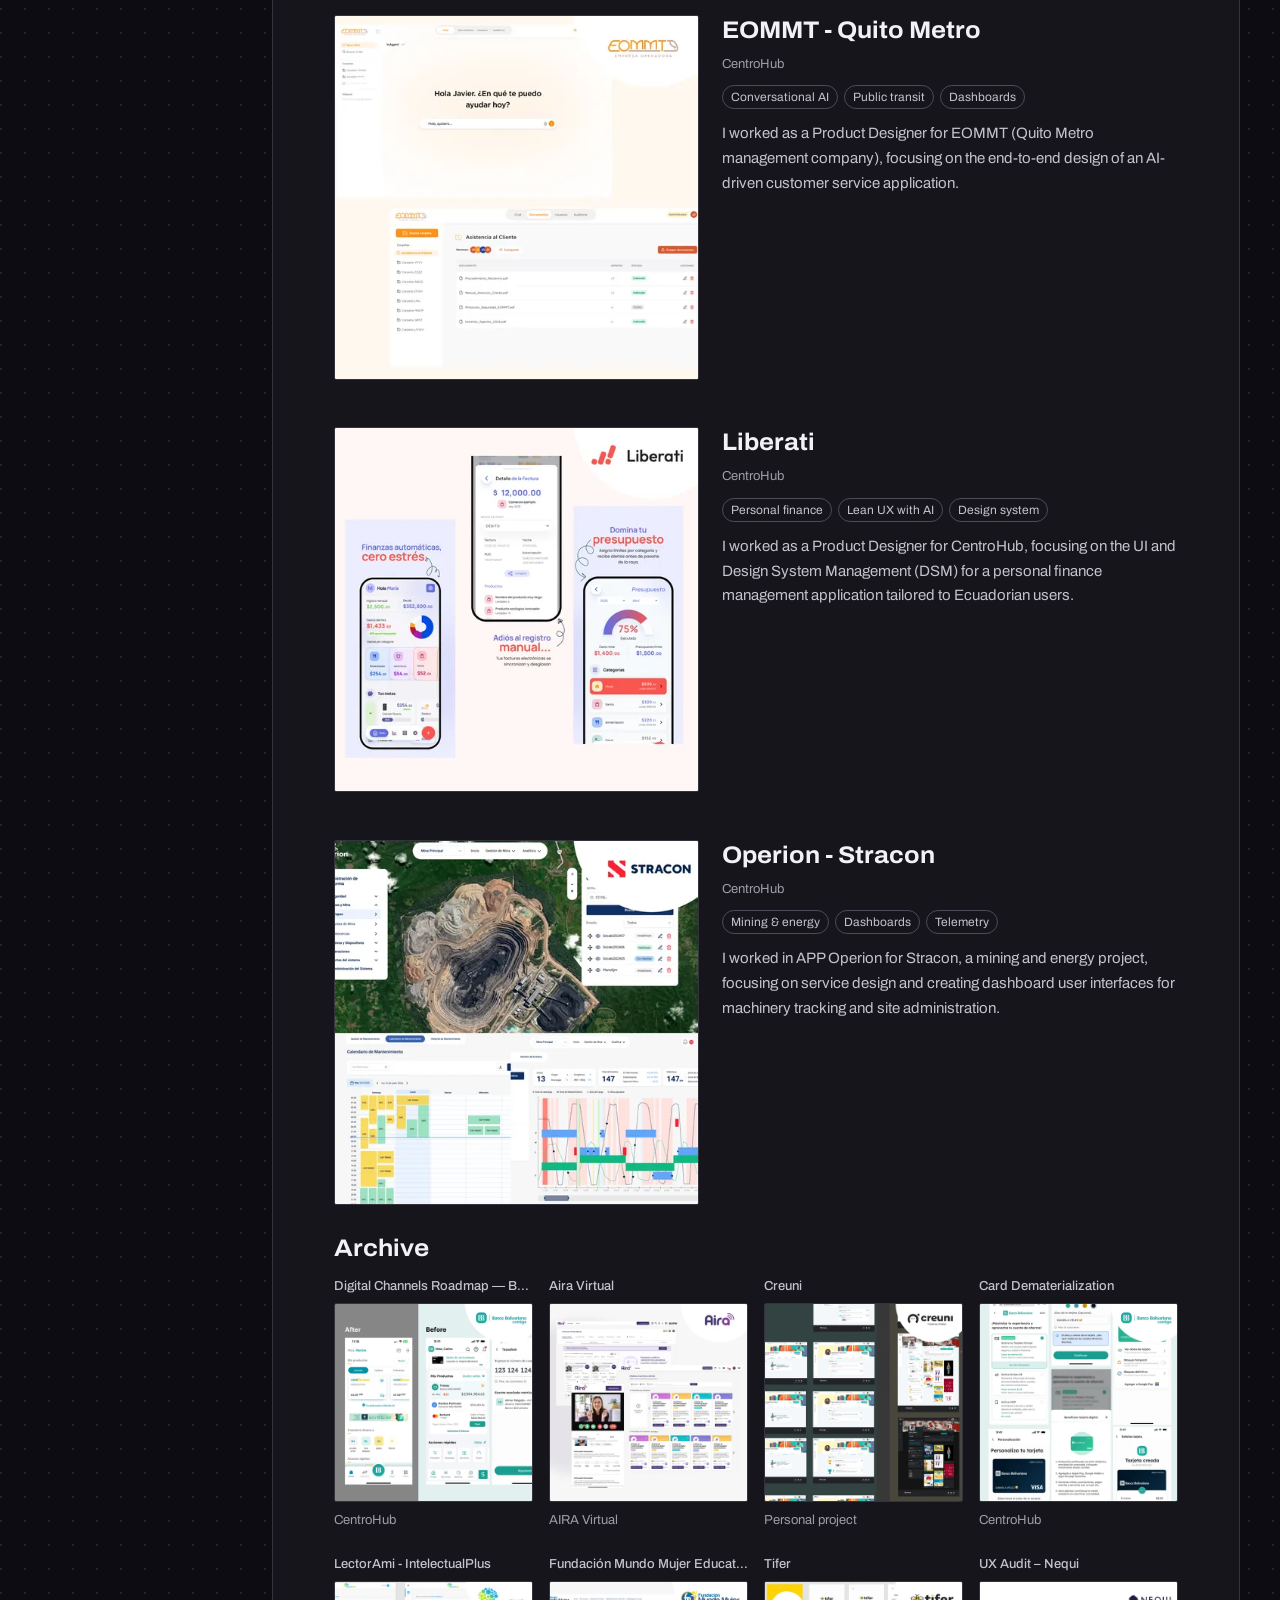
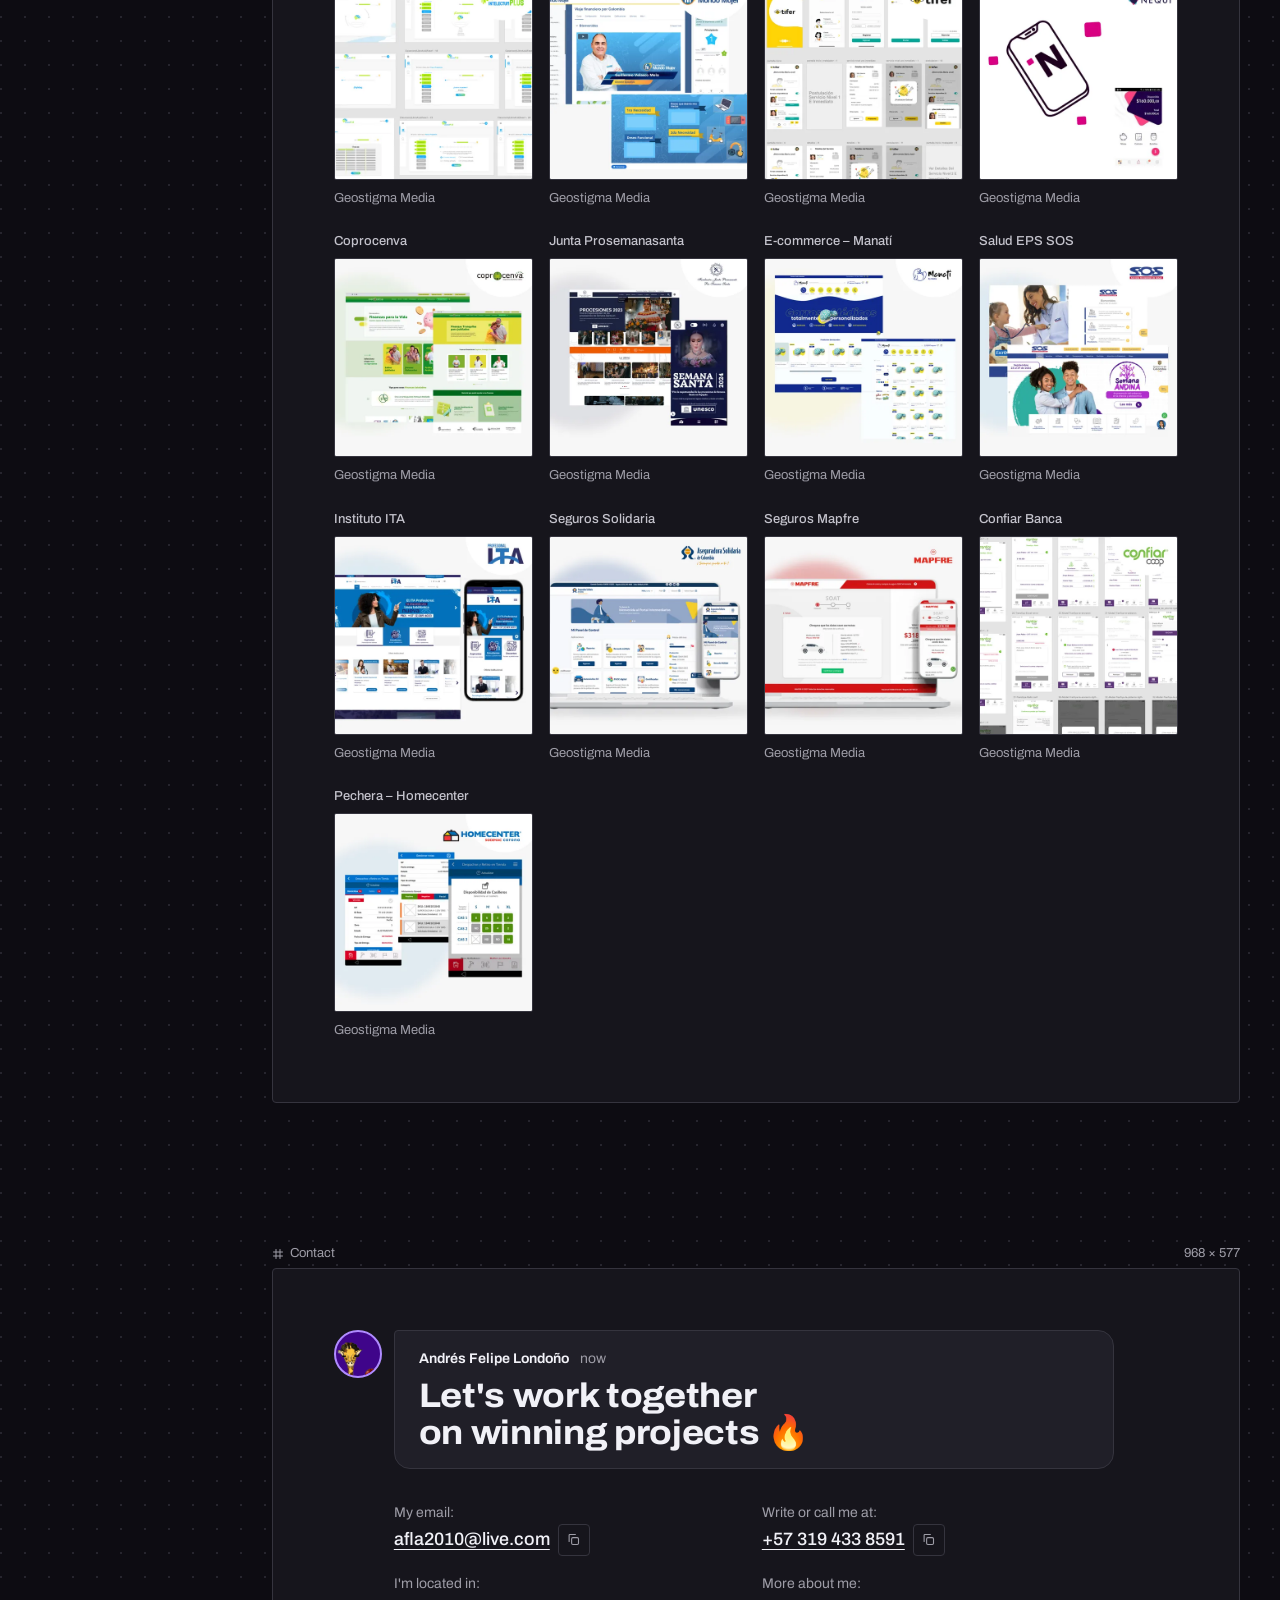
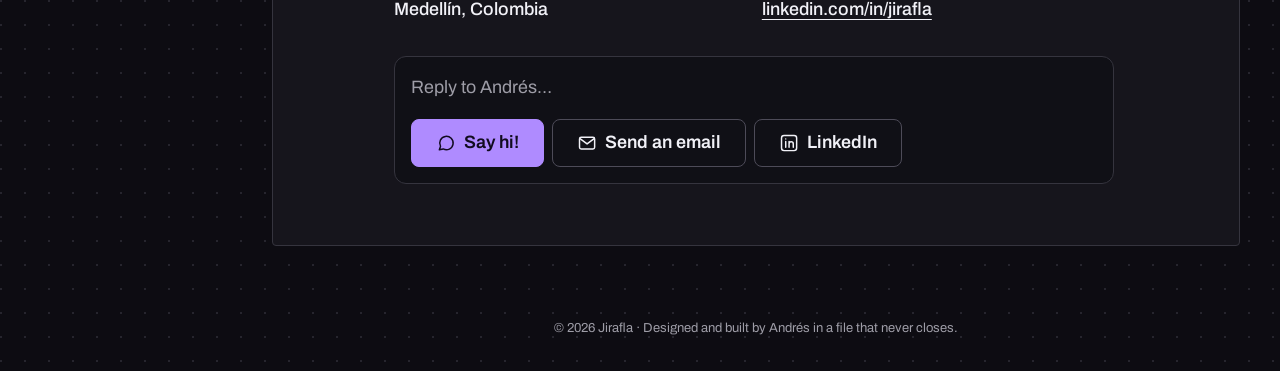
==== commit 4917be75: "Skills por niveles con evidencia, clientes como instancias y saltos de cámara - Skills: el porcentaj" ====
--- a/index.html
+++ b/index.html
@@ -10,6 +10,12 @@
     <meta property="og:title" content="Jirafla · Andrés Felipe Londoño">
     <meta property="og:description" content="Senior Product Designer & UX Strategist. Portfolio con 23 proyectos de banca, movilidad, educación e IA.">
     <meta property="og:url" content="https://jirafla.github.io/">
+    <meta property="og:locale" content="es_CO">
+    <meta property="og:image" content="https://jirafla.github.io/assets/img/og-image.jpg">
+    <meta property="og:image:width" content="1200">
+    <meta property="og:image:height" content="630">
+    <meta property="og:image:alt" content="Andrés Felipe Londoño, Senior Product Designer y UX Strategist, en un frame de Figma con su nombre seleccionado y un selector de color">
+    <meta name="twitter:card" content="summary_large_image">
     <link rel="icon" href="assets/img/favicon-32.png" type="image/png">
     <link rel="apple-touch-icon" href="assets/img/apple-touch-icon.png">
 
@@ -138,6 +144,7 @@
                 <li class="layer-group is-open" data-frame="proyectos">
                     <a class="layer layer--frame" href="#proyectos"><svg viewBox="0 0 24 24" fill="none" stroke="currentColor" stroke-width="2" stroke-linecap="round" aria-hidden="true"><path d="M8 3v18M16 3v18M3 8h18M3 16h18"/></svg><span data-i18n="nav-projects">Proyectos</span><span class="layer__avatars" aria-hidden="true"></span></a>
                     <ul>
+                        <li><a class="layer" href="#clientes"><svg viewBox="0 0 24 24" fill="none" stroke="currentColor" stroke-width="2" stroke-linejoin="round" aria-hidden="true"><path d="M12 3 21 12l-9 9-9-9Z"/></svg><span data-i18n="layer-clients">Clientes</span></a></li>
                         <li><a class="layer" href="#destacados"><svg viewBox="0 0 24 24" fill="none" stroke="currentColor" stroke-width="2" stroke-linecap="round" aria-hidden="true"><path d="M4 6h16M4 12h16M4 18h16"/></svg><span data-i18n="projects-featured">Casos destacados</span></a></li>
                         <li><a class="layer" href="#archivo"><svg viewBox="0 0 24 24" fill="none" stroke="currentColor" stroke-width="2" stroke-linecap="round" aria-hidden="true"><path d="M4 6h16M4 12h16M4 18h16"/></svg><span data-i18n="projects-archive">Archivo</span></a></li>
                     </ul>
@@ -396,12 +403,12 @@
                 <div class="panel props" id="skills-props">
                     <h3 class="panel__title" data-i18n="skills-subheading">Skills</h3>
                     <ul class="props__list">
-                        <li class="prop" style="--v: 95%"><span class="prop__label" data-i18n="skill-1">Diseño de interfaz y prototipado</span><span class="prop__track" aria-hidden="true"></span><span class="prop__value">95<span class="prop__unit">%</span></span></li>
-                        <li class="prop" style="--v: 90%"><span class="prop__label" data-i18n="skill-2">Investigación y testeo</span><span class="prop__track" aria-hidden="true"></span><span class="prop__value">90<span class="prop__unit">%</span></span></li>
-                        <li class="prop" style="--v: 90%"><span class="prop__label" data-i18n="skill-4">Gestión y colaboración</span><span class="prop__track" aria-hidden="true"></span><span class="prop__value">90<span class="prop__unit">%</span></span></li>
-                        <li class="prop" style="--v: 85%"><span class="prop__label" data-i18n="skill-6">Diseño corporativo</span><span class="prop__track" aria-hidden="true"></span><span class="prop__value">85<span class="prop__unit">%</span></span></li>
-                        <li class="prop" style="--v: 80%"><span class="prop__label" data-i18n="skill-3">Desarrollo Front (HTML, CSS, JS)</span><span class="prop__track" aria-hidden="true"></span><span class="prop__value">80<span class="prop__unit">%</span></span></li>
-                        <li class="prop" style="--v: 65%"><span class="prop__label" data-i18n="skill-5">Growth / Marketing</span><span class="prop__track" aria-hidden="true"></span><span class="prop__value">65<span class="prop__unit">%</span></span></li>
+                        <li class="prop" data-level="4"><span class="prop__label" data-i18n="skill-1">Diseño de interfaz y prototipado</span><span class="prop__level" aria-hidden="true"><i></i><i></i><i></i><i></i></span><span class="prop__value" data-i18n="level-4">Experto</span><p class="prop__evidence" data-i18n-html="evidence-1">En 19 proyectos, como <a href="#p-retiro">Retiro sin Tarjeta</a> y <a href="#p-mikia">miKia</a></p></li>
+                        <li class="prop" data-level="3"><span class="prop__label" data-i18n="skill-2">Investigación y testeo</span><span class="prop__level" aria-hidden="true"><i></i><i></i><i></i><i></i></span><span class="prop__value" data-i18n="level-3">Avanzado</span><p class="prop__evidence" data-i18n-html="evidence-2">En 13 proyectos, como <a href="#p-mikia">miKia</a> y el <a href="#p-bolivariano">roadmap del Banco Bolivariano</a></p></li>
+                        <li class="prop" data-level="3"><span class="prop__label" data-i18n="skill-4">Gestión y colaboración</span><span class="prop__level" aria-hidden="true"><i></i><i></i><i></i><i></i></span><span class="prop__value" data-i18n="level-3">Avanzado</span><p class="prop__evidence" data-i18n-html="evidence-4">Lideré equipo y stakeholders en <a href="#p-aira">Aira Virtual</a> y <a href="#p-transferencias">Transferencias Internacionales</a></p></li>
+                        <li class="prop" data-level="3"><span class="prop__label" data-i18n="skill-6">Diseño corporativo</span><span class="prop__level" aria-hidden="true"><i></i><i></i><i></i><i></i></span><span class="prop__value" data-i18n="level-3">Avanzado</span><p class="prop__evidence" data-i18n-html="evidence-6">Guías de estilo y design systems en <a href="#p-prosemana">Prosemanasanta</a> y <a href="#p-lectorami">LectorAmi</a></p></li>
+                        <li class="prop" data-level="2"><span class="prop__label" data-i18n="skill-3">Desarrollo Front (HTML, CSS, JS)</span><span class="prop__level" aria-hidden="true"><i></i><i></i><i></i><i></i></span><span class="prop__value" data-i18n="level-2">Intermedio</span><p class="prop__evidence" data-i18n-html="evidence-3">Maqueto en HTML, CSS y JS: <a href="#p-solidaria">Seguros Solidaria</a> y <a href="#inicio">este portfolio</a></p></li>
+                        <li class="prop" data-level="1"><span class="prop__label" data-i18n="skill-5">Growth / Marketing</span><span class="prop__level" aria-hidden="true"><i></i><i></i><i></i><i></i></span><span class="prop__value" data-i18n="level-1">En crecimiento</span><p class="prop__evidence" data-i18n-html="evidence-5">Lo que estoy aprendiendo ahora</p></li>
                     </ul>
                 </div>
 
@@ -473,6 +480,23 @@
                     <h2 class="section-title" id="projects-title" data-i18n="projects-heading">Mis Proyectos</h2>
                     <p class="prose" data-i18n="projects-intro">23 proyectos de banca, seguros, movilidad, educación y salud. Abre cualquiera para ver el caso completo.</p>
                 </div>
+                <div class="clients" id="clientes">
+                    <p class="clients__head"><span class="clients__title" data-i18n="clients-title">Marcas con las que he trabajado</span><span class="clients__count" data-i18n="clients-count">12 instancias</span></p>
+                    <ul class="clients__list">
+                        <li><a class="instance" href="#p-retiro"><svg viewBox="0 0 24 24" fill="none" stroke="currentColor" stroke-width="2" stroke-linejoin="round" aria-hidden="true"><path d="M12 3 21 12l-9 9-9-9Z"/></svg><span>Banco Bolivariano</span></a></li>
+                        <li><a class="instance" href="#p-mikia"><svg viewBox="0 0 24 24" fill="none" stroke="currentColor" stroke-width="2" stroke-linejoin="round" aria-hidden="true"><path d="M12 3 21 12l-9 9-9-9Z"/></svg><span>KIA</span></a></li>
+                        <li><a class="instance" href="#p-eommt"><svg viewBox="0 0 24 24" fill="none" stroke="currentColor" stroke-width="2" stroke-linejoin="round" aria-hidden="true"><path d="M12 3 21 12l-9 9-9-9Z"/></svg><span>Metro de Quito</span></a></li>
+                        <li><a class="instance" href="#p-operion"><svg viewBox="0 0 24 24" fill="none" stroke="currentColor" stroke-width="2" stroke-linejoin="round" aria-hidden="true"><path d="M12 3 21 12l-9 9-9-9Z"/></svg><span>Stracon</span></a></li>
+                        <li><a class="instance" href="#p-nequi"><svg viewBox="0 0 24 24" fill="none" stroke="currentColor" stroke-width="2" stroke-linejoin="round" aria-hidden="true"><path d="M12 3 21 12l-9 9-9-9Z"/></svg><span>Nequi</span></a></li>
+                        <li><a class="instance" href="#p-mapfre"><svg viewBox="0 0 24 24" fill="none" stroke="currentColor" stroke-width="2" stroke-linejoin="round" aria-hidden="true"><path d="M12 3 21 12l-9 9-9-9Z"/></svg><span>Mapfre</span></a></li>
+                        <li><a class="instance" href="#p-solidaria"><svg viewBox="0 0 24 24" fill="none" stroke="currentColor" stroke-width="2" stroke-linejoin="round" aria-hidden="true"><path d="M12 3 21 12l-9 9-9-9Z"/></svg><span>Seguros Solidaria</span></a></li>
+                        <li><a class="instance" href="#p-confiar"><svg viewBox="0 0 24 24" fill="none" stroke="currentColor" stroke-width="2" stroke-linejoin="round" aria-hidden="true"><path d="M12 3 21 12l-9 9-9-9Z"/></svg><span>Confiar</span></a></li>
+                        <li><a class="instance" href="#p-pechera"><svg viewBox="0 0 24 24" fill="none" stroke="currentColor" stroke-width="2" stroke-linejoin="round" aria-hidden="true"><path d="M12 3 21 12l-9 9-9-9Z"/></svg><span>Homecenter</span></a></li>
+                        <li><a class="instance" href="#p-sos"><svg viewBox="0 0 24 24" fill="none" stroke="currentColor" stroke-width="2" stroke-linejoin="round" aria-hidden="true"><path d="M12 3 21 12l-9 9-9-9Z"/></svg><span>EPS SOS</span></a></li>
+                        <li><a class="instance" href="#p-mundomujer"><svg viewBox="0 0 24 24" fill="none" stroke="currentColor" stroke-width="2" stroke-linejoin="round" aria-hidden="true"><path d="M12 3 21 12l-9 9-9-9Z"/></svg><span>Fundación Mundo Mujer</span></a></li>
+                        <li><a class="instance" href="#p-coprocenva"><svg viewBox="0 0 24 24" fill="none" stroke="currentColor" stroke-width="2" stroke-linejoin="round" aria-hidden="true"><path d="M12 3 21 12l-9 9-9-9Z"/></svg><span>Coprocenva</span></a></li>
+                    </ul>
+                </div>
                 <div class="filters" role="group" aria-label="Filtrar por empresa" data-i18n-attr="aria-label:filter-label">
                     <button class="chip" type="button" data-filter="all" aria-pressed="true" data-i18n="filter-all">Todos</button>
                     <button class="chip" type="button" data-filter="centrohub" aria-pressed="false" data-i18n="filter-centro">CentroHub</button>
--- a/assets/css/tokens.css
+++ b/assets/css/tokens.css
@@ -29,6 +29,7 @@
   --amber: oklch(0.85 0.15 82);
   --select: oklch(0.68 0.16 255);
   --select-wash: oklch(0.68 0.16 255 / 0.26);
+  --component: oklch(0.7 0.19 300); /* morado de componentes e instancias, fijo como en Figma */
 
   /* Colaboradores */
   --cursor-andres: var(--brand);
--- a/assets/css/base.css
+++ b/assets/css/base.css
@@ -242,6 +242,27 @@
   border-radius: var(--radius-1);
 }
 
+/* Salto de cámara (camera.js): mientras viaja se aleja; al llegar, el destino queda seleccionado un momento */
+.is-flying .canvas {
+  will-change: scale;
+}
+
+.is-landed {
+  outline: 2px solid var(--select);
+  outline-offset: 4px;
+  animation: landed 1.6s linear forwards;
+}
+
+@keyframes landed {
+  70% {
+    outline-color: var(--select);
+  }
+
+  100% {
+    outline-color: transparent;
+  }
+}
+
 .section-title {
   font-size: var(--step-3);
   font-weight: 760;
--- a/assets/css/sections.css
+++ b/assets/css/sections.css
@@ -280,7 +280,8 @@
   list-style: none;
 }
 
-/* Fila de propiedad: etiqueta, slider y campo numérico */
+/* Fila de propiedad, como una variante en Figma: nivel en cuatro pasos y el campo con su valor.
+   Debajo, la evidencia: proyectos reales donde se ve la habilidad. */
 .prop {
   display: grid;
   grid-template-columns: minmax(0, 1fr) auto;
@@ -290,43 +291,57 @@
 
 .prop__label {
   grid-column: 1 / -1;
-  color: var(--ink-2);
+  color: var(--ink);
   font-size: 0.9375rem;
 }
 
-.prop__track {
-  position: relative;
-  height: 4px;
+.prop__level {
+  display: grid;
+  grid-template-columns: repeat(4, 1fr);
+  gap: 3px;
+}
+
+.prop__level i {
+  height: 6px;
   border-radius: 2px;
-  background: linear-gradient(to right, var(--brand) var(--v), var(--border) var(--v));
-}
-
-.prop__track::after {
-  content: "";
-  position: absolute;
-  top: 50%;
-  left: var(--v);
-  width: 14px;
-  height: 14px;
-  translate: -50% -50%;
-  border: 2px solid var(--brand);
-  border-radius: 50%;
-  background: var(--ink);
+  background: var(--border);
+  transition: background-color var(--dur-base) var(--ease-out);
+}
+
+.prop[data-level="1"] .prop__level i:nth-child(-n + 1),
+.prop[data-level="2"] .prop__level i:nth-child(-n + 2),
+.prop[data-level="3"] .prop__level i:nth-child(-n + 3),
+.prop[data-level="4"] .prop__level i {
+  background: var(--brand);
 }
 
 .prop__value {
-  min-width: 4.5ch;
+  min-width: 8.5rem;
   padding: 2px var(--space-2);
   background: var(--frame);
   border: 1px solid var(--border);
   border-radius: var(--radius-1);
   font-size: 0.875rem;
-  font-variant-numeric: tabular-nums;
-  text-align: right;
-}
-
-.prop__unit {
+}
+
+.prop__evidence {
+  grid-column: 1 / -1;
   color: var(--ink-3);
+  font-size: var(--step--1);
+  line-height: 1.5;
+}
+
+.prop__evidence a {
+  color: var(--ink-2);
+  text-decoration: underline;
+  text-decoration-color: var(--border-strong);
+  text-underline-offset: 0.2em;
+  transition: color var(--dur-fast) var(--ease-out), text-decoration-color var(--dur-fast) var(--ease-out);
+}
+
+.prop__evidence a:hover {
+  color: var(--brand-hover);
+  text-decoration-color: currentColor;
 }
 
 .tabs {
@@ -454,6 +469,65 @@
   gap: var(--space-4);
 }
 
+/* Clientes como instancias de un componente: rombo morado y nombre, como en el panel de capas de Figma */
+.clients {
+  display: grid;
+  gap: var(--space-3);
+}
+
+.clients__head {
+  display: flex;
+  flex-wrap: wrap;
+  align-items: baseline;
+  justify-content: space-between;
+  gap: var(--space-1) var(--space-4);
+  font-size: var(--step--1);
+}
+
+.clients__title {
+  color: var(--ink-2);
+  font-weight: 600;
+}
+
+.clients__count {
+  color: var(--ink-3);
+}
+
+.clients__list {
+  display: flex;
+  flex-wrap: wrap;
+  gap: var(--space-2);
+  padding: 0;
+  list-style: none;
+}
+
+.instance {
+  display: inline-flex;
+  align-items: center;
+  gap: 6px;
+  min-height: 36px;
+  padding: 0 var(--space-3) 0 10px;
+  border: 1px dashed color-mix(in oklch, var(--component) 55%, transparent);
+  border-radius: var(--radius-1);
+  color: var(--ink-2);
+  font-size: 0.875rem;
+  text-decoration: none;
+  transition: color var(--dur-fast) var(--ease-out), background-color var(--dur-fast) var(--ease-out), border-color var(--dur-fast) var(--ease-out);
+}
+
+.instance svg {
+  width: 12px;
+  height: 12px;
+  color: var(--component);
+}
+
+.instance:hover {
+  border-style: solid;
+  border-color: var(--component);
+  background: color-mix(in oklch, var(--component) 14%, transparent);
+  color: var(--ink);
+}
+
 .filters {
   display: flex;
   gap: var(--space-2);
@@ -523,6 +597,8 @@
 .project {
   position: relative;
   display: grid;
+  /* minmax(0, …): un título largo de una línea no puede ensanchar la tarjeta */
+  grid-template-columns: minmax(0, 1fr);
   align-content: start;
   gap: var(--space-2);
 }
--- a/assets/css/stage.css
+++ b/assets/css/stage.css
@@ -12,6 +12,20 @@
 .hero__stage-float,
 .hero__stage-inner {
   transform-style: preserve-3d;
+}
+
+/* En 3D, cada caja de la pila cuenta para el clic según su profundidad: al inclinarse, el
+   selector quedaba detrás del contenedor y Chrome le daba el clic al contenedor. Solo el
+   selector recibe el puntero; lo demás es decorativo. */
+.hero__stage-float,
+.hero__stage-inner,
+.stage-layer,
+.layer-chip {
+  pointer-events: none;
+}
+
+.picker {
+  pointer-events: auto;
 }
 
 .hero__stage-inner {
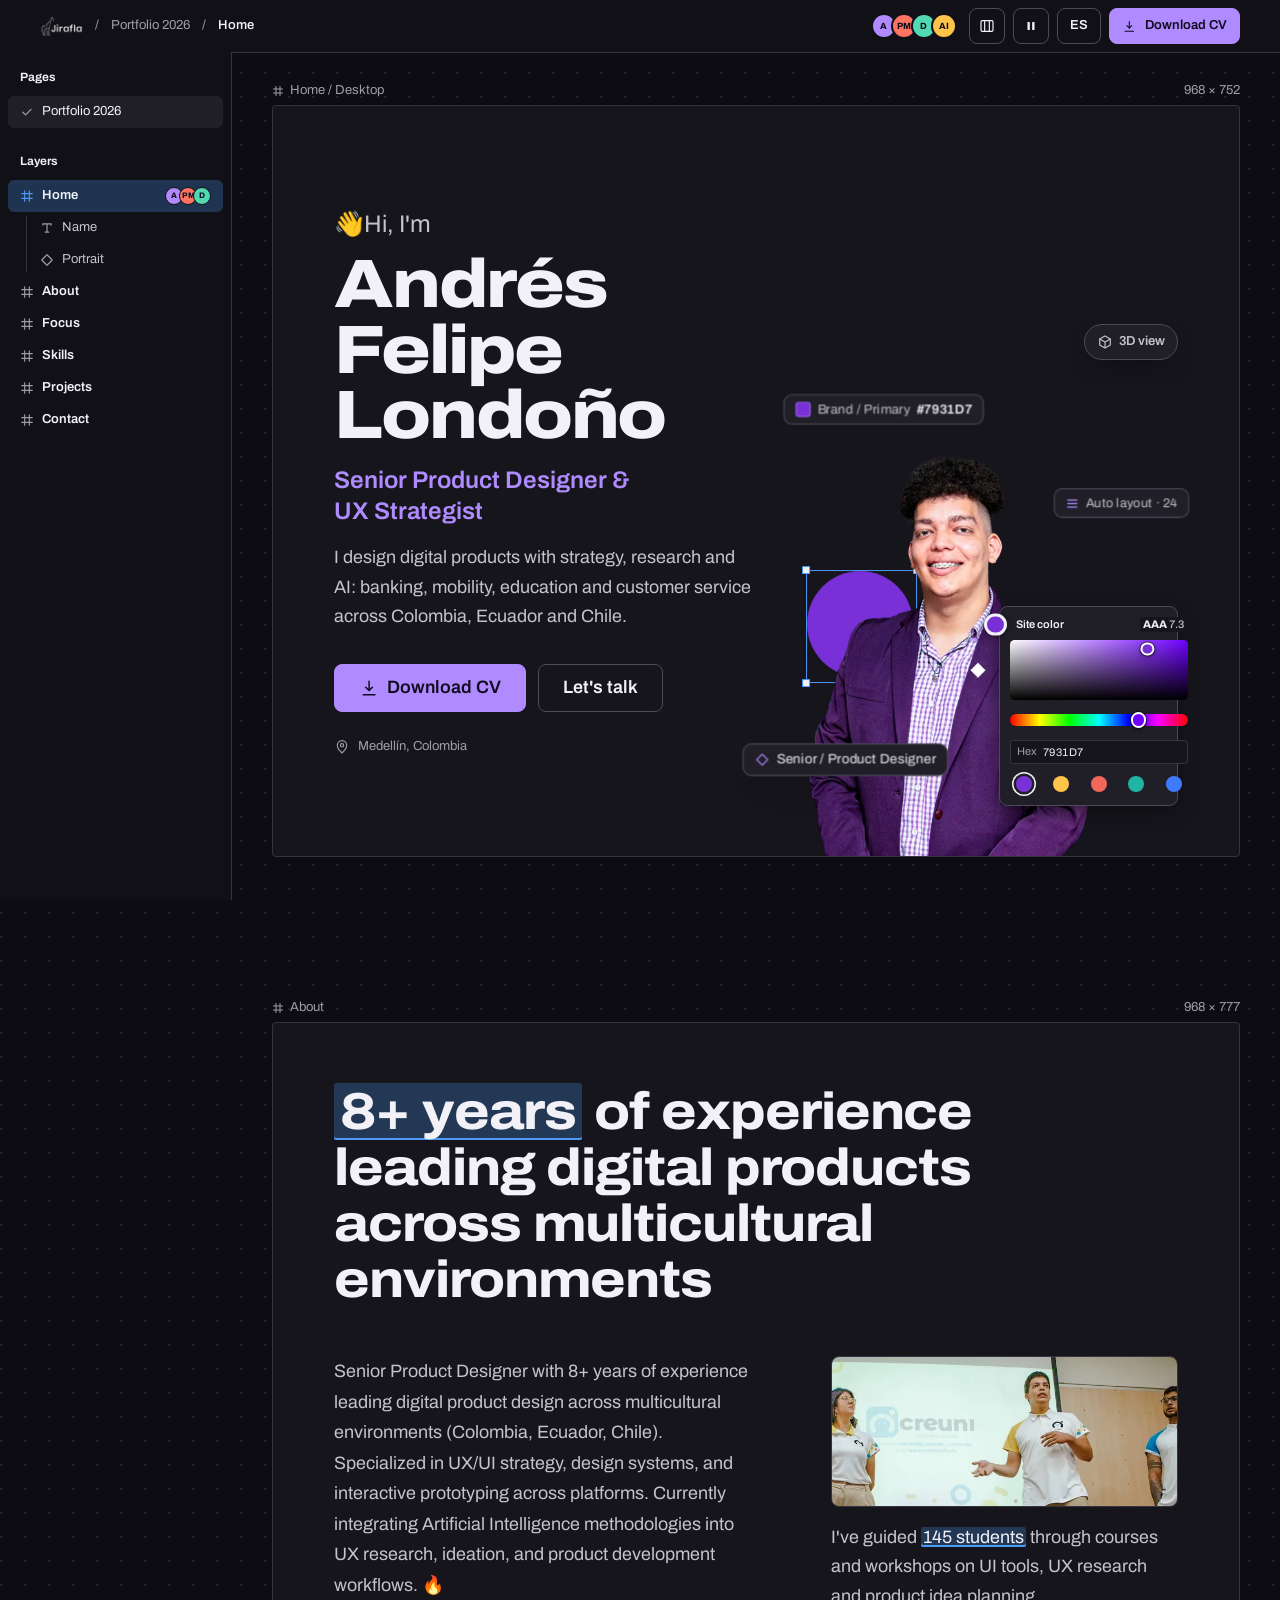
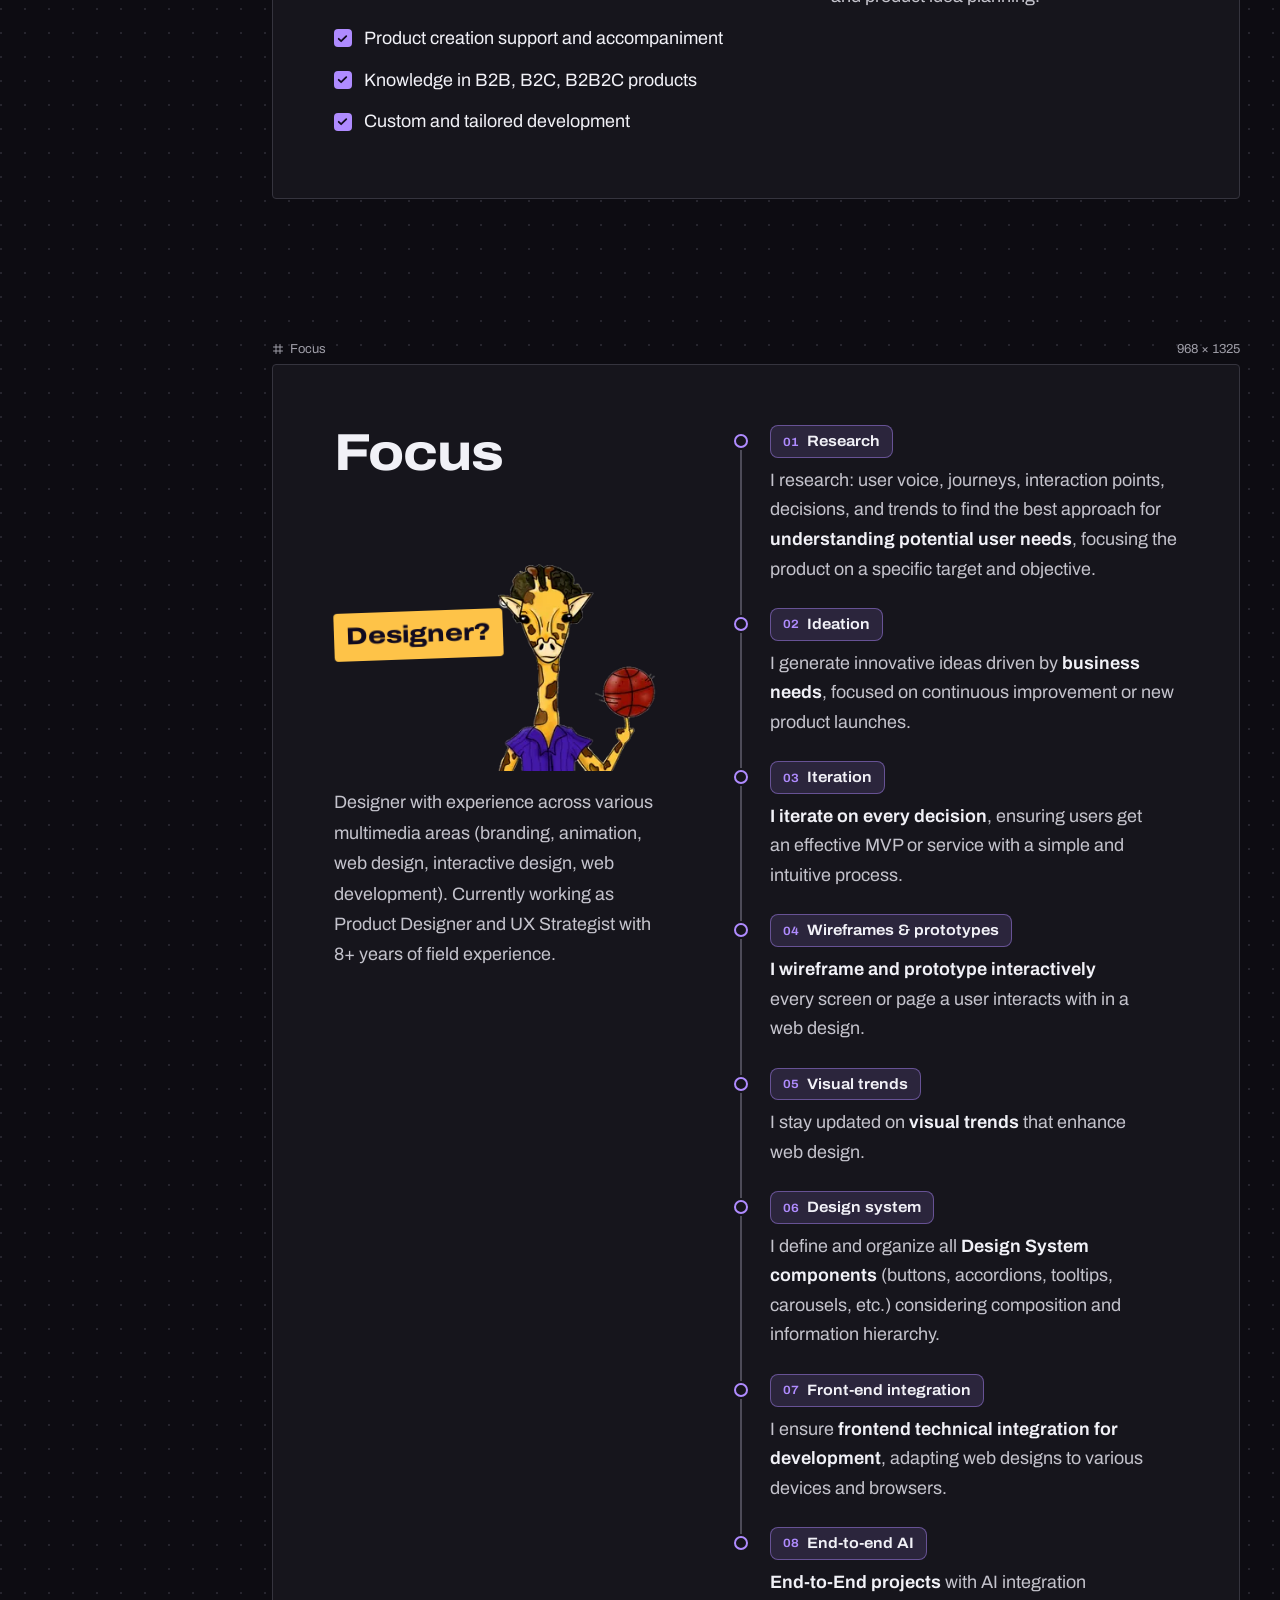
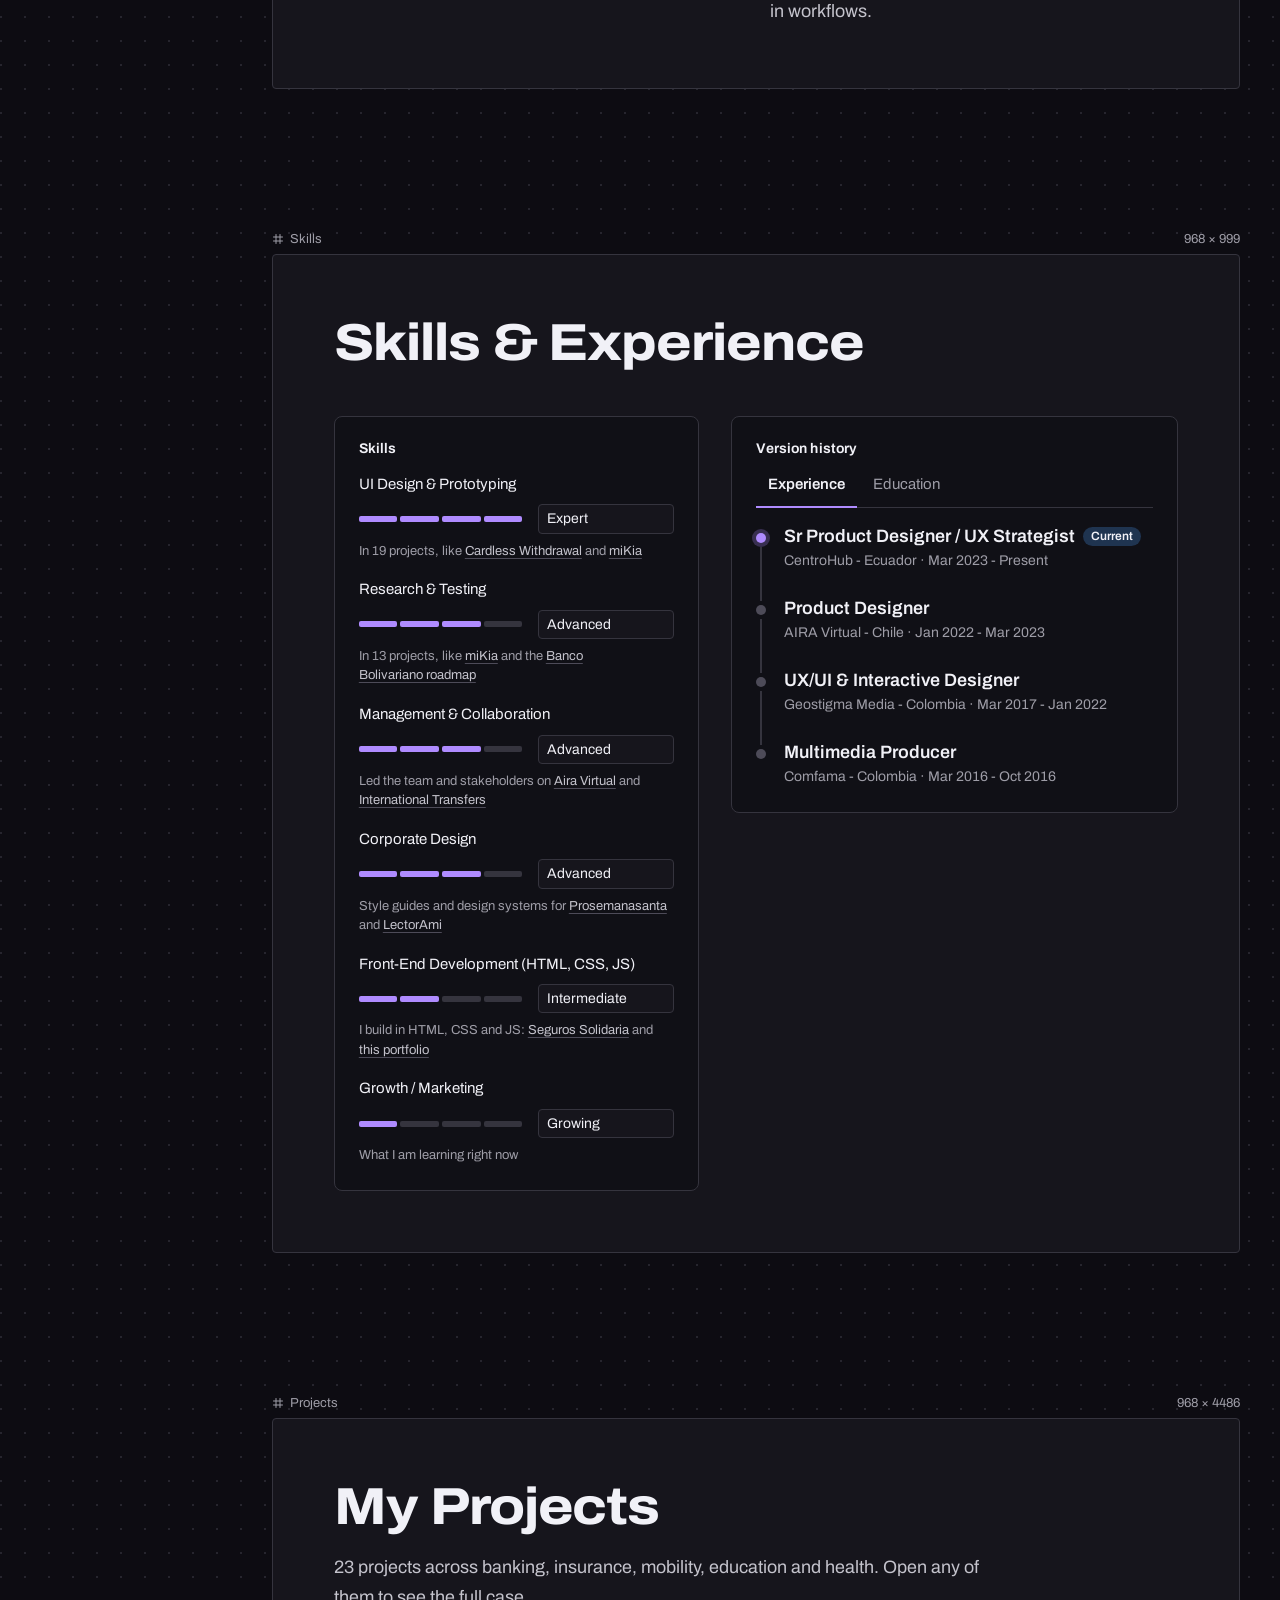
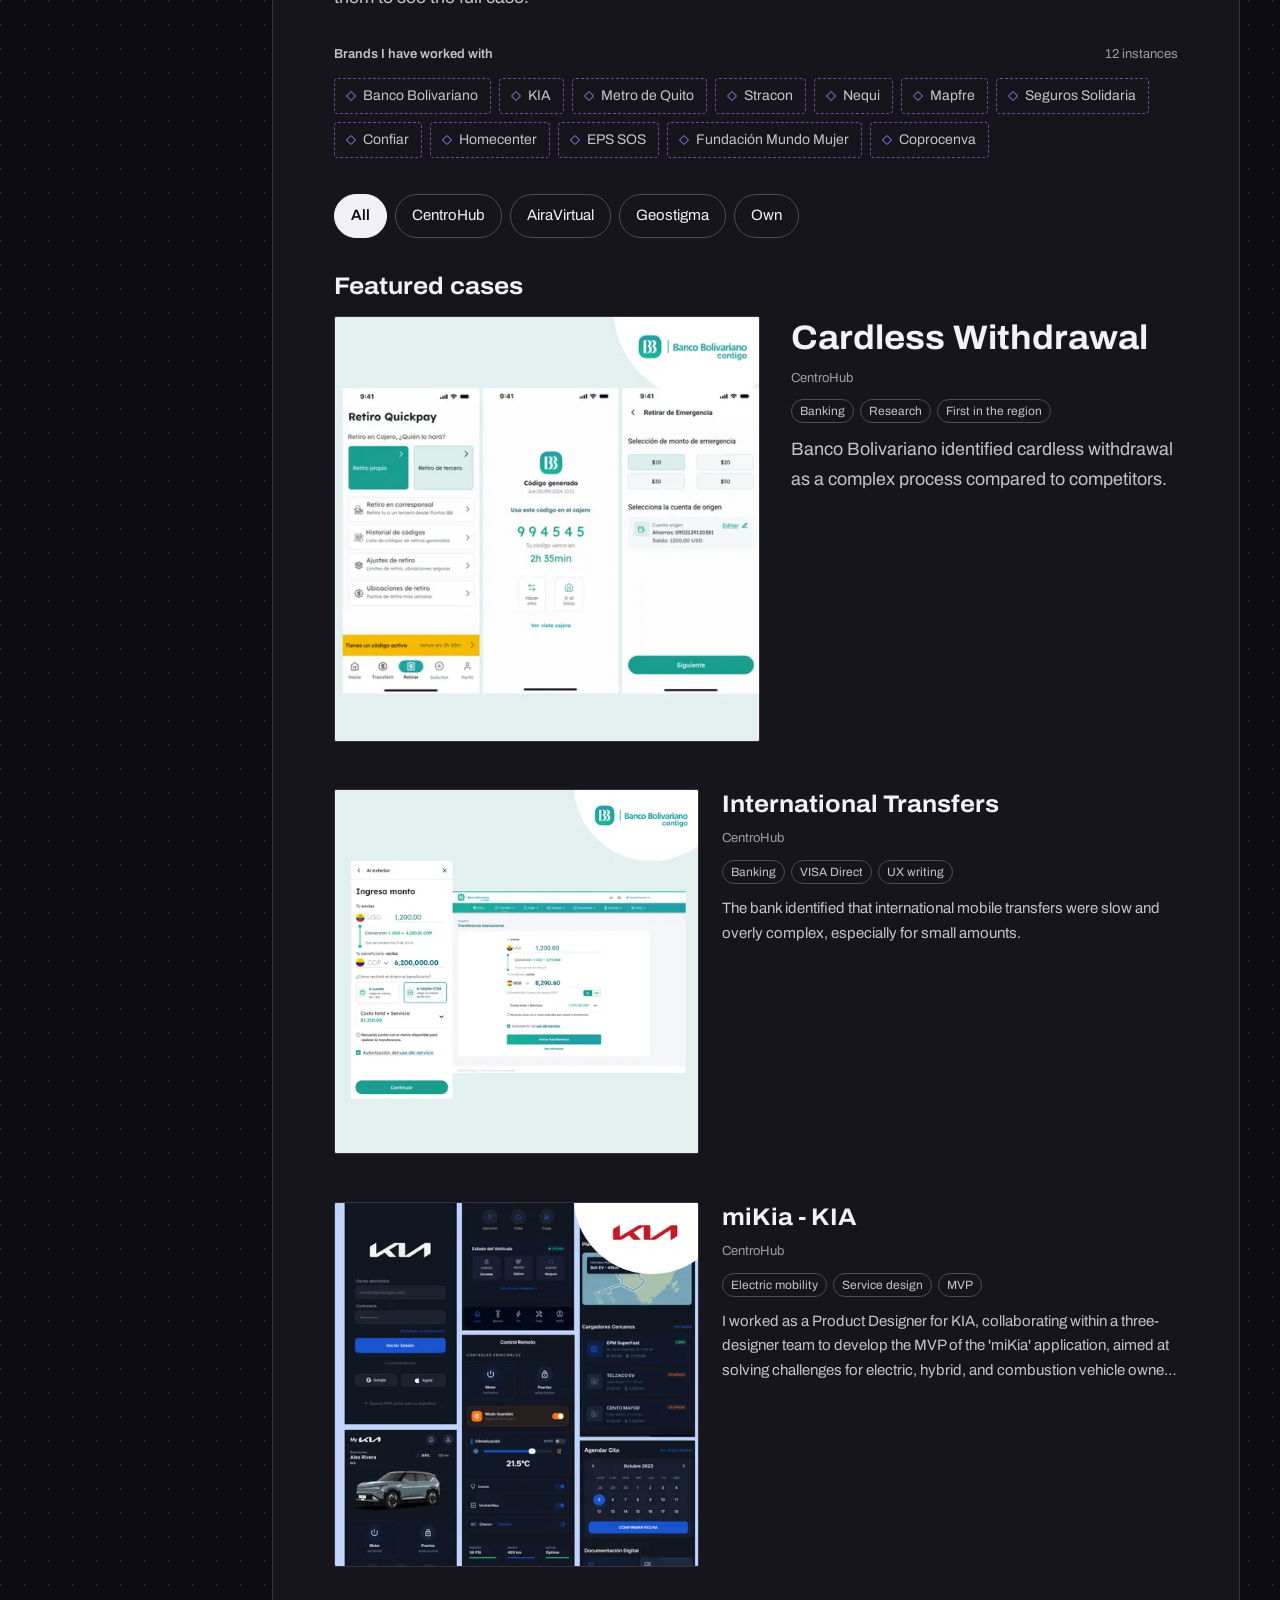
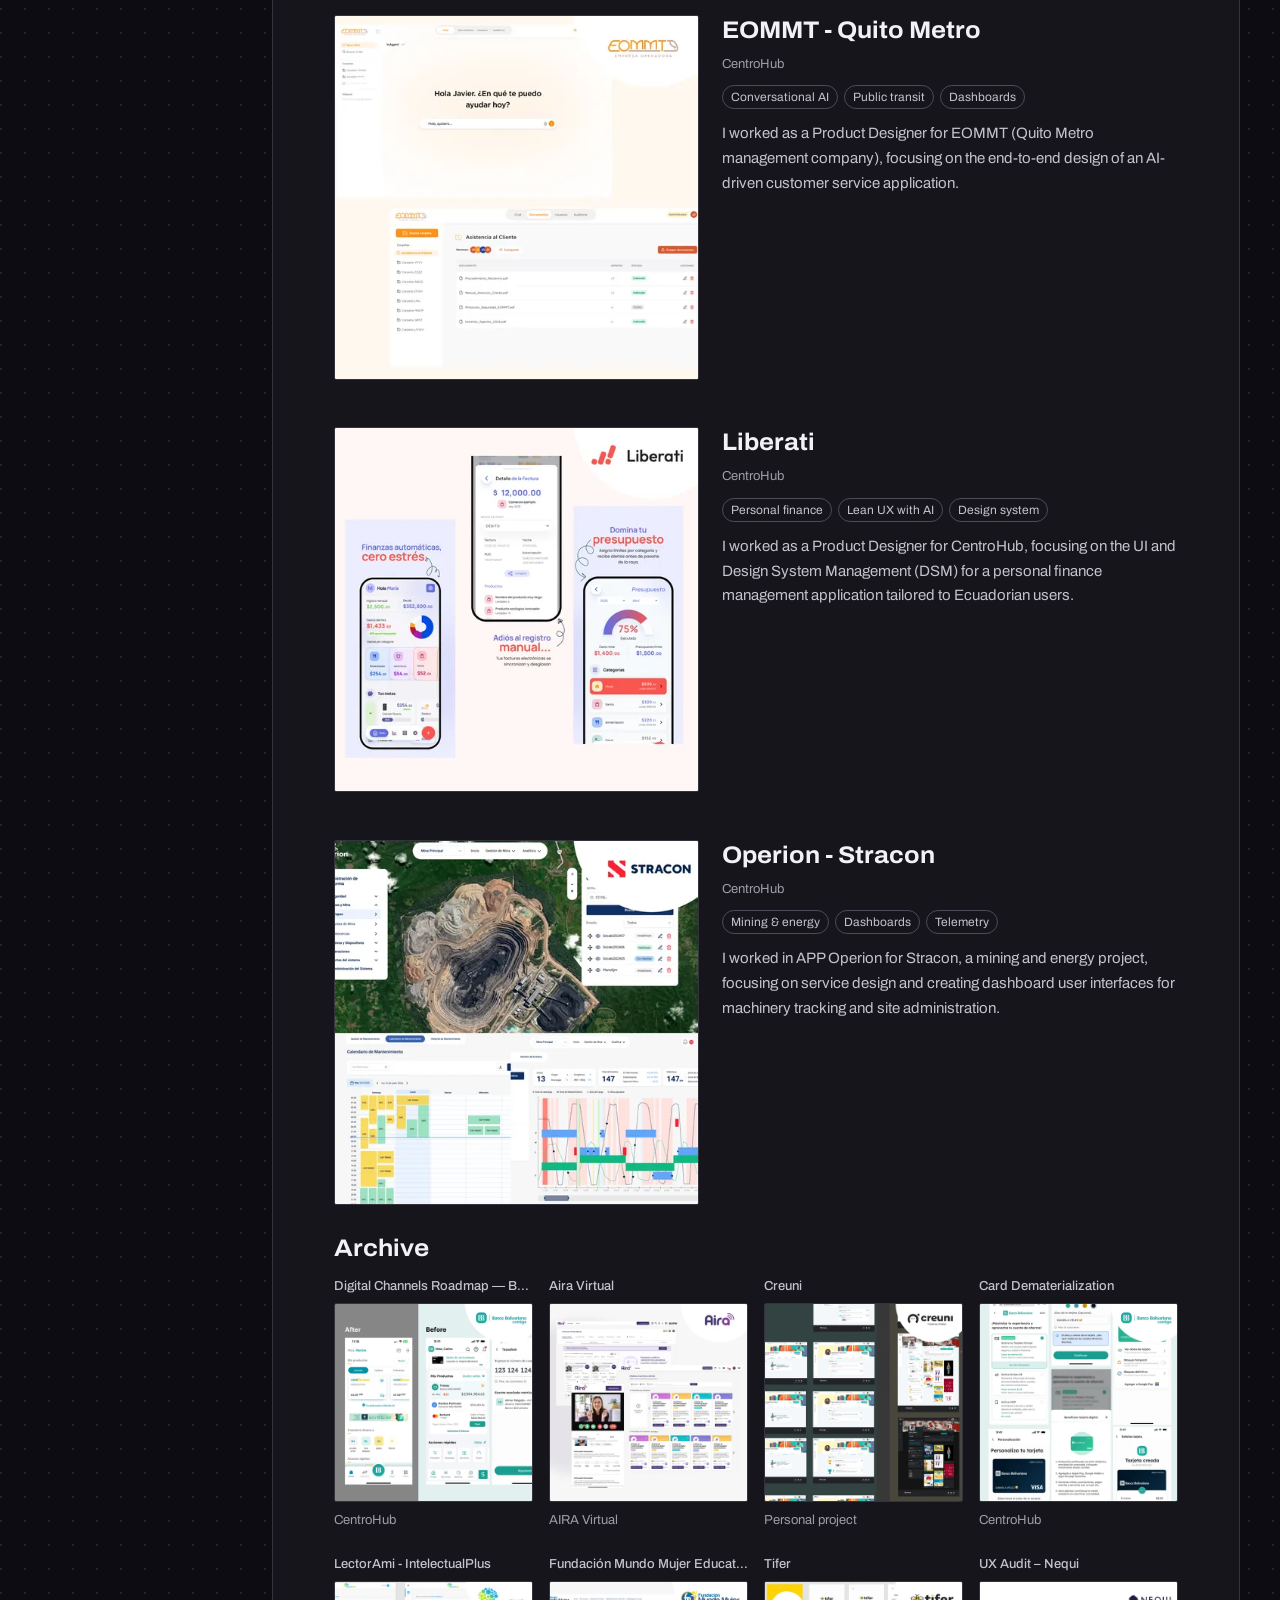
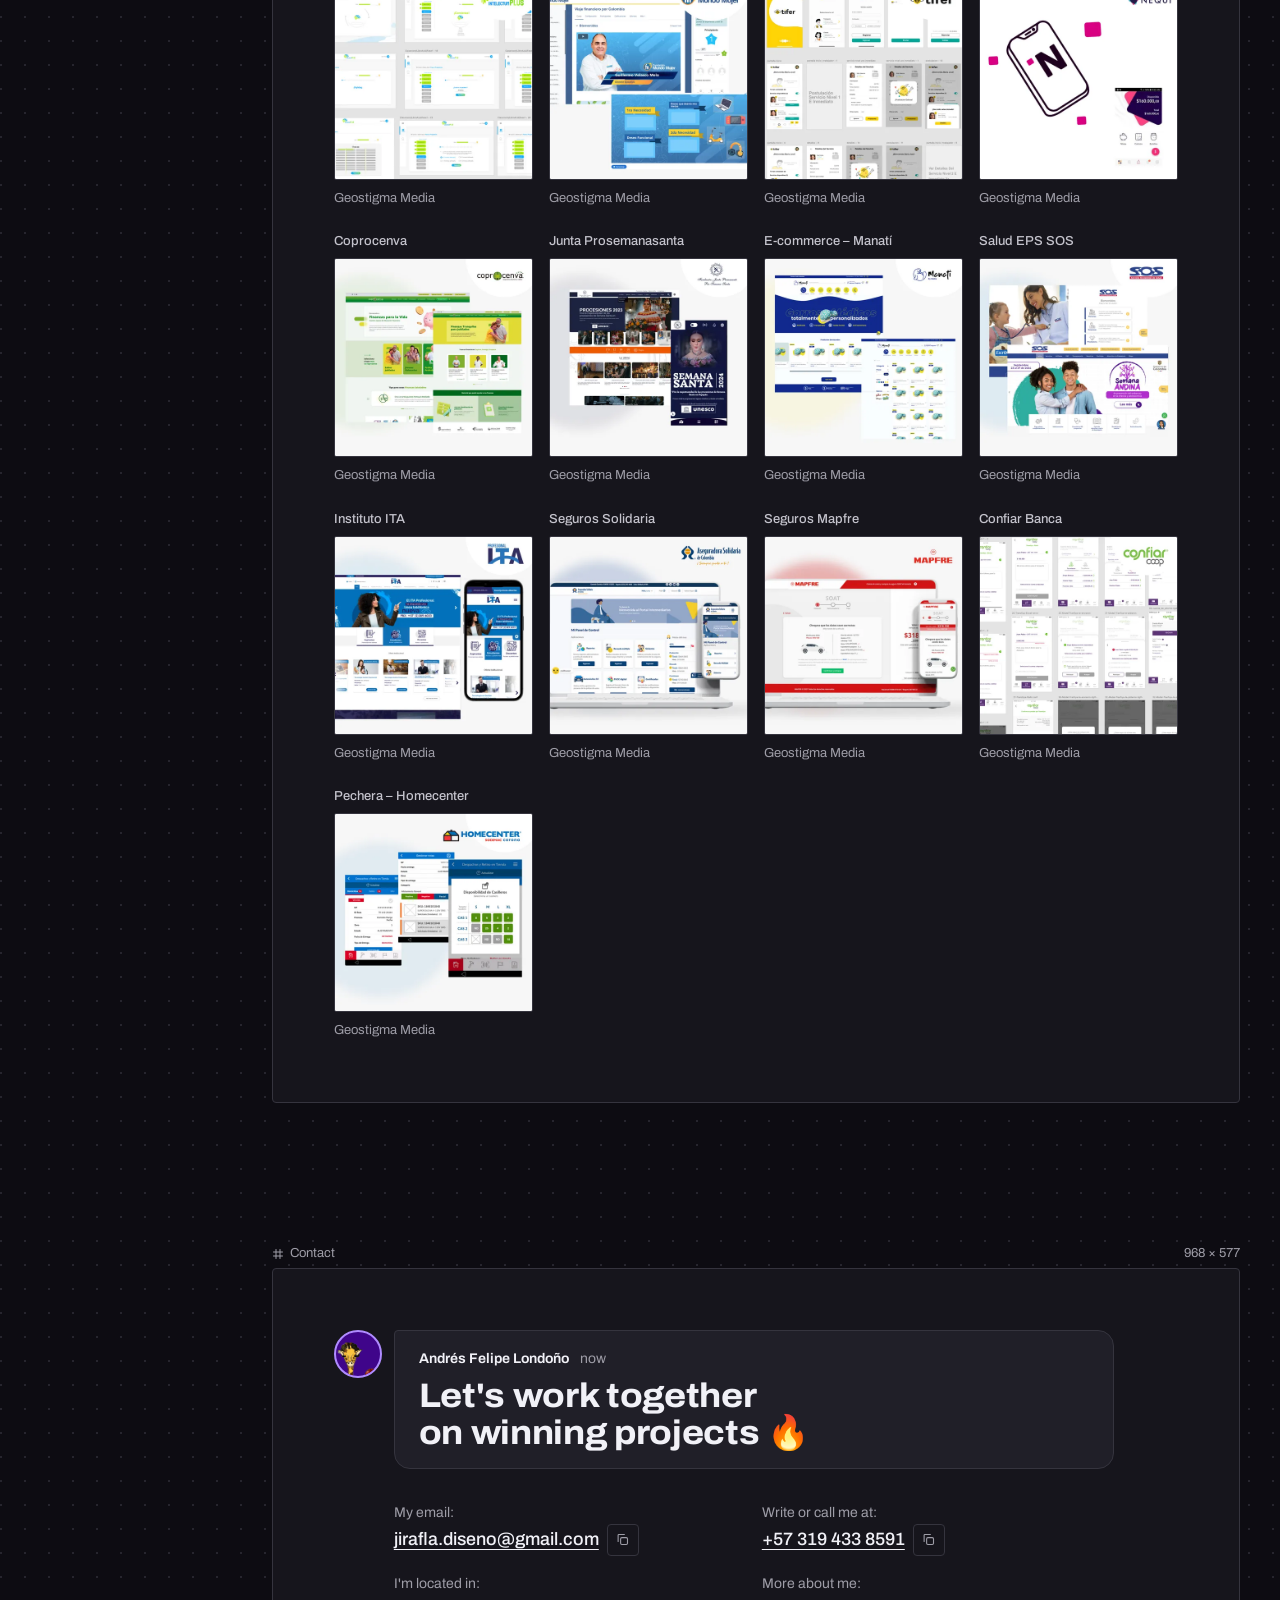
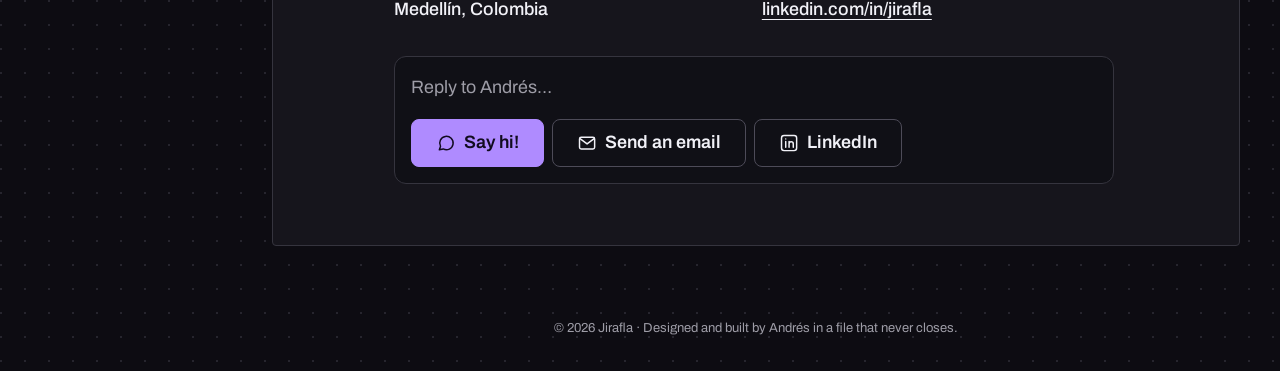
==== commit c86b95f0: "Contacto: nuevo correo jirafla.diseno@gmail.com Co-Authored-By: Claude Opus 5.5 <noreply@anthropic.c" ====
--- a/index.html
+++ b/index.html
@@ -745,7 +745,7 @@
                     <dl class="contact-list">
                         <div>
                             <dt data-i18n="contact-email-label">Mi mail:</dt>
-                            <dd class="copyable"><a href="mailto:afla2010@live.com">afla2010@live.com</a><button class="copy-btn" type="button" data-copy="afla2010@live.com" data-toast="toast-email" aria-label="Copiar correo" data-i18n-attr="aria-label:copy-email"><svg viewBox="0 0 24 24" fill="none" stroke="currentColor" stroke-width="1.75" stroke-linecap="round" stroke-linejoin="round" aria-hidden="true"><rect x="9" y="9" width="11" height="11" rx="2"/><path d="M5 15V5a1 1 0 0 1 1-1h9"/></svg></button></dd>
+                            <dd class="copyable"><a href="mailto:jirafla.diseno@gmail.com">jirafla.diseno@gmail.com</a><button class="copy-btn" type="button" data-copy="jirafla.diseno@gmail.com" data-toast="toast-email" aria-label="Copiar correo" data-i18n-attr="aria-label:copy-email"><svg viewBox="0 0 24 24" fill="none" stroke="currentColor" stroke-width="1.75" stroke-linecap="round" stroke-linejoin="round" aria-hidden="true"><rect x="9" y="9" width="11" height="11" rx="2"/><path d="M5 15V5a1 1 0 0 1 1-1h9"/></svg></button></dd>
                         </div>
                         <div>
                             <dt data-i18n="contact-phone-label">Escríbeme o llámame al:</dt>
@@ -768,7 +768,7 @@
                                 <svg viewBox="0 0 24 24" fill="none" stroke="currentColor" stroke-width="1.75" stroke-linecap="round" stroke-linejoin="round" aria-hidden="true"><path d="M4 20l1.4-4.2A8 8 0 1 1 8.6 19Z"/></svg>
                                 <span data-i18n="contact-btn">¡Saludame!</span>
                             </a>
-                            <a class="btn" href="mailto:afla2010@live.com">
+                            <a class="btn" href="mailto:jirafla.diseno@gmail.com">
                                 <svg viewBox="0 0 24 24" fill="none" stroke="currentColor" stroke-width="1.75" stroke-linecap="round" stroke-linejoin="round" aria-hidden="true"><rect x="3" y="5" width="18" height="14" rx="2"/><path d="m4 7 8 6 8-6"/></svg>
                                 <span data-i18n="contact-email-btn">Escribir un correo</span>
                             </a>
